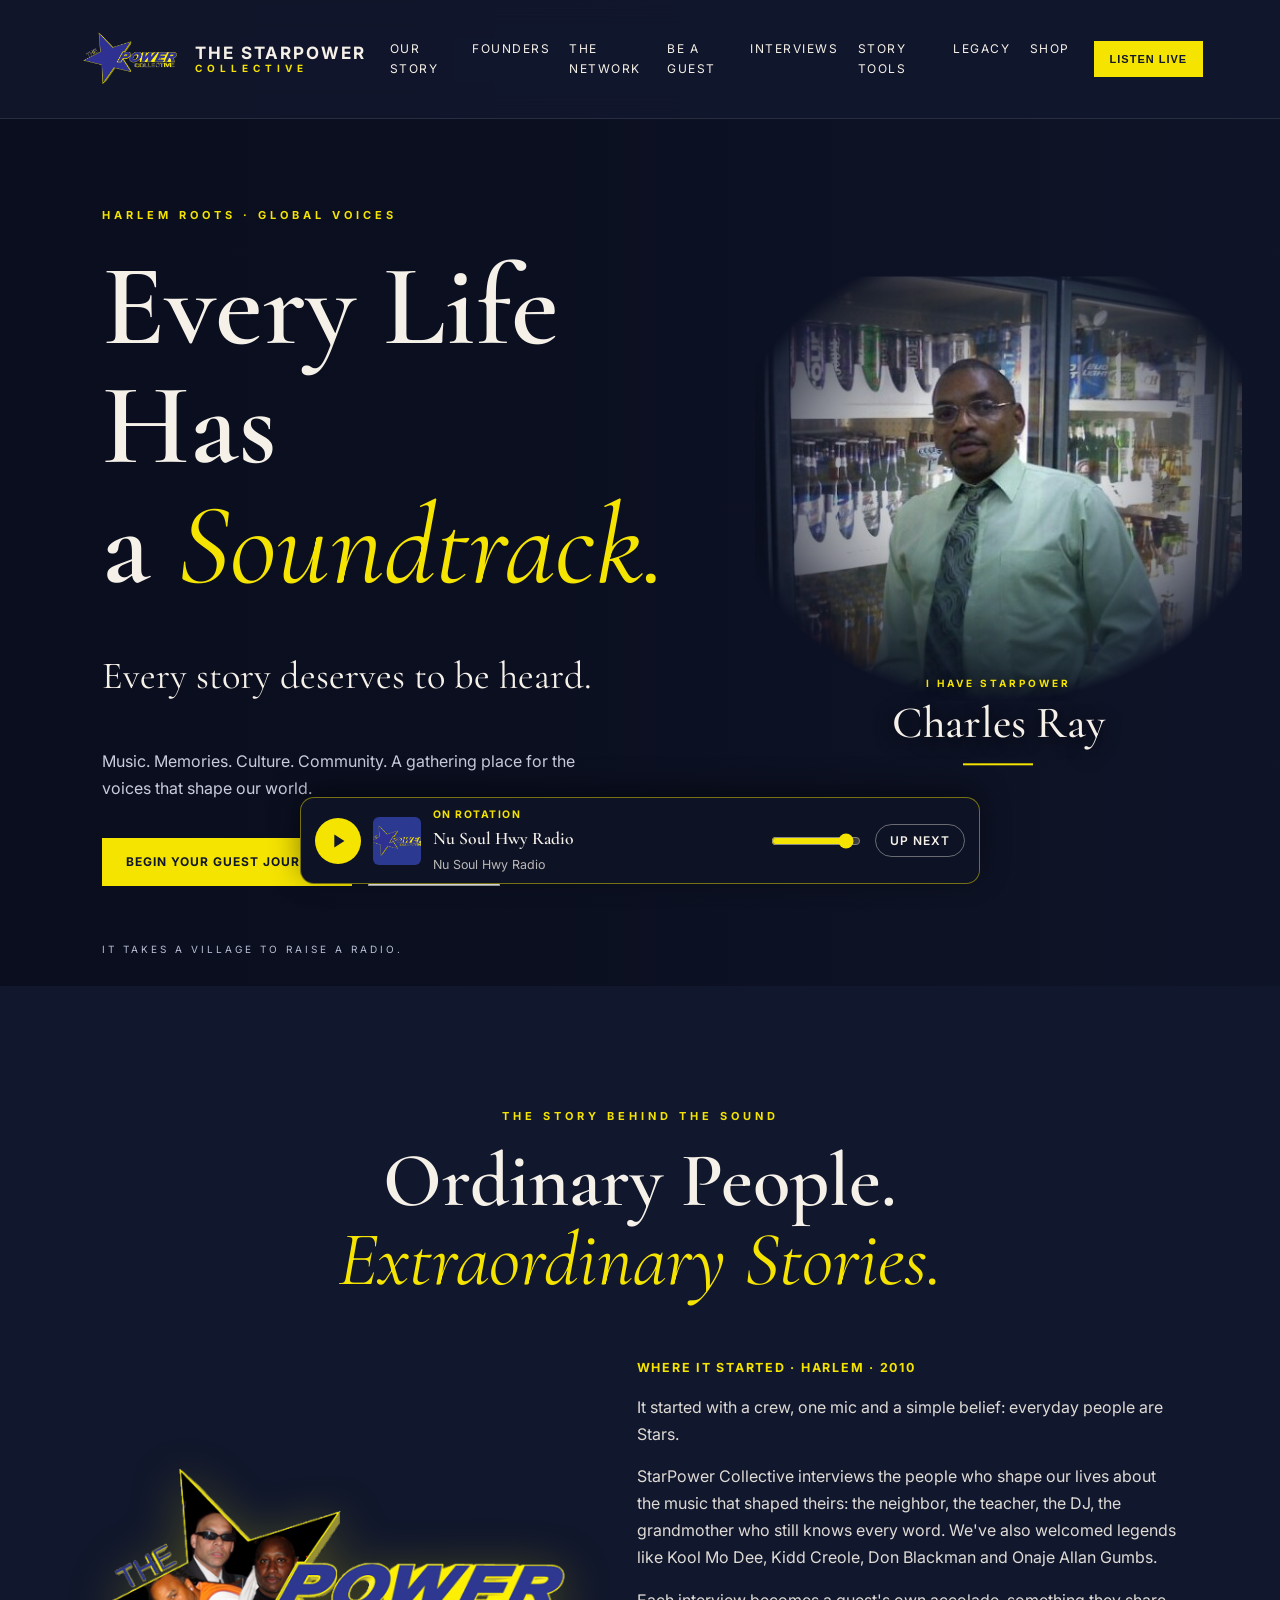
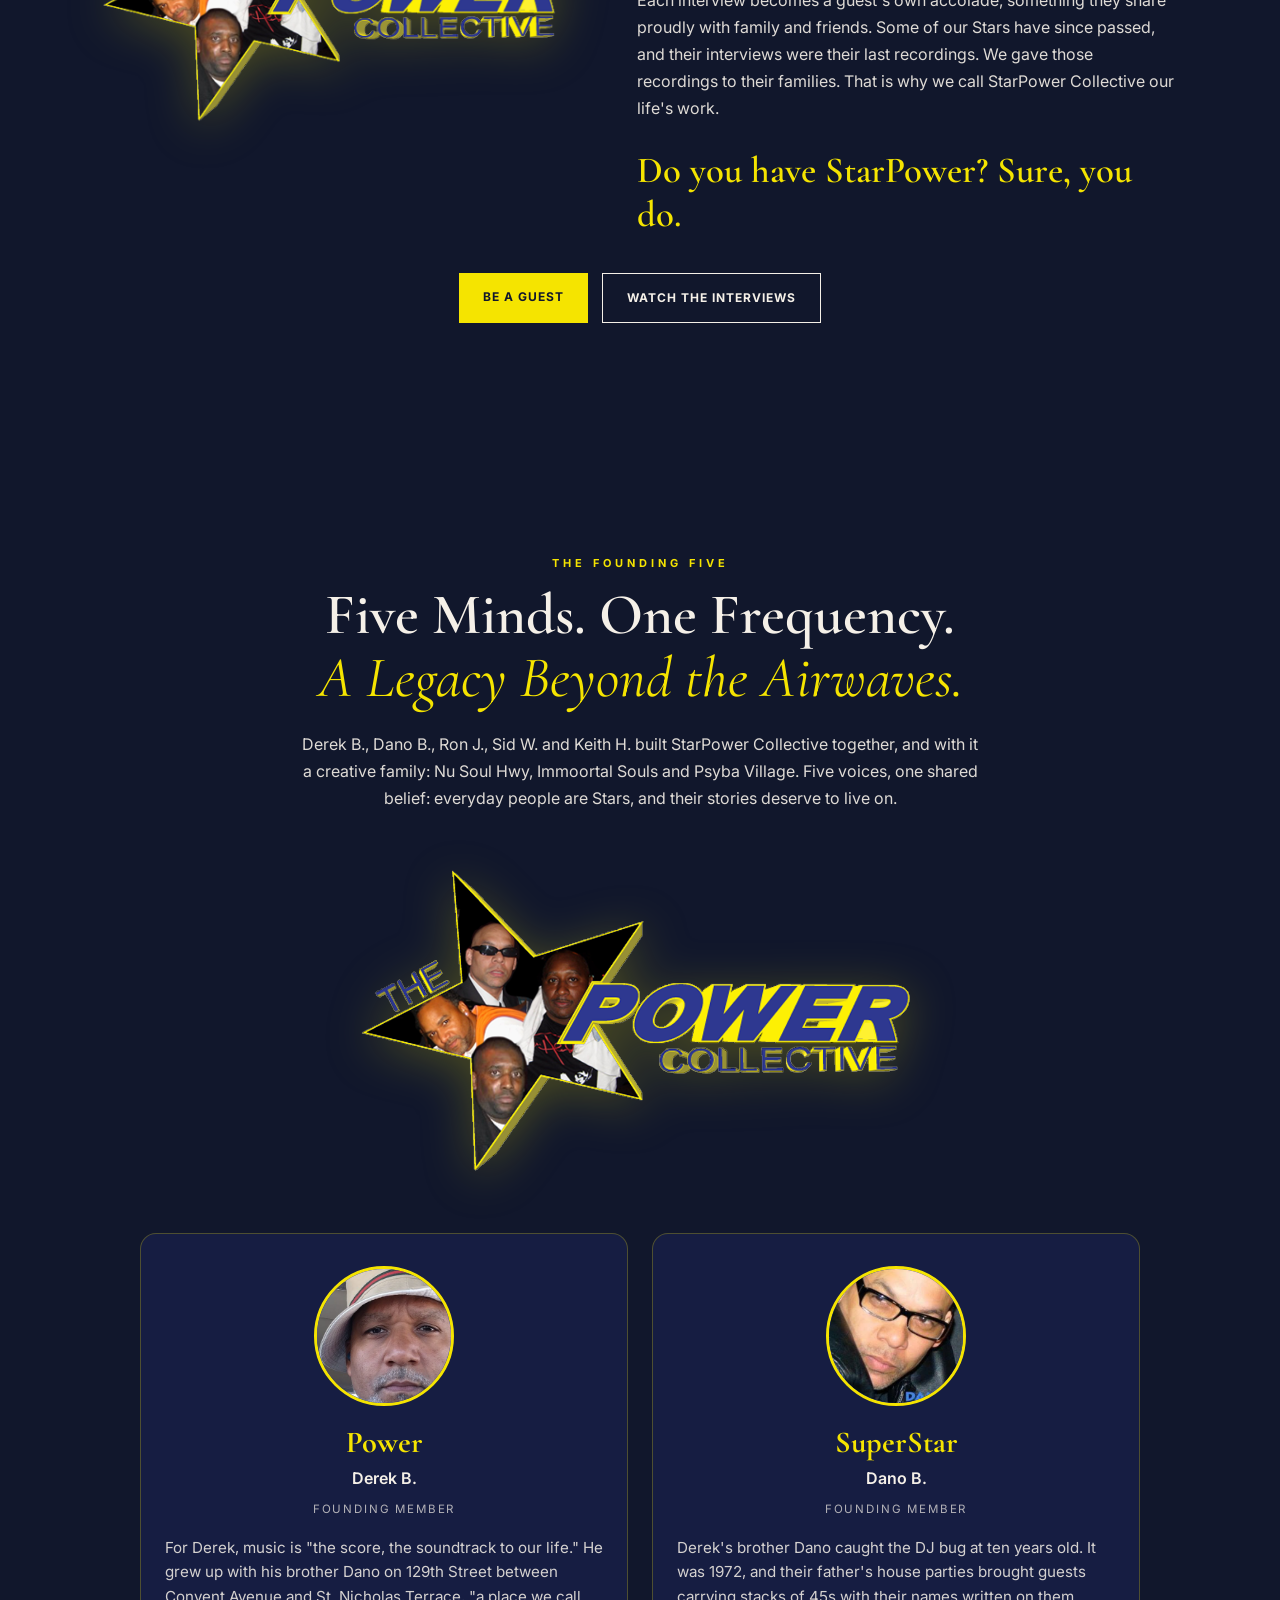
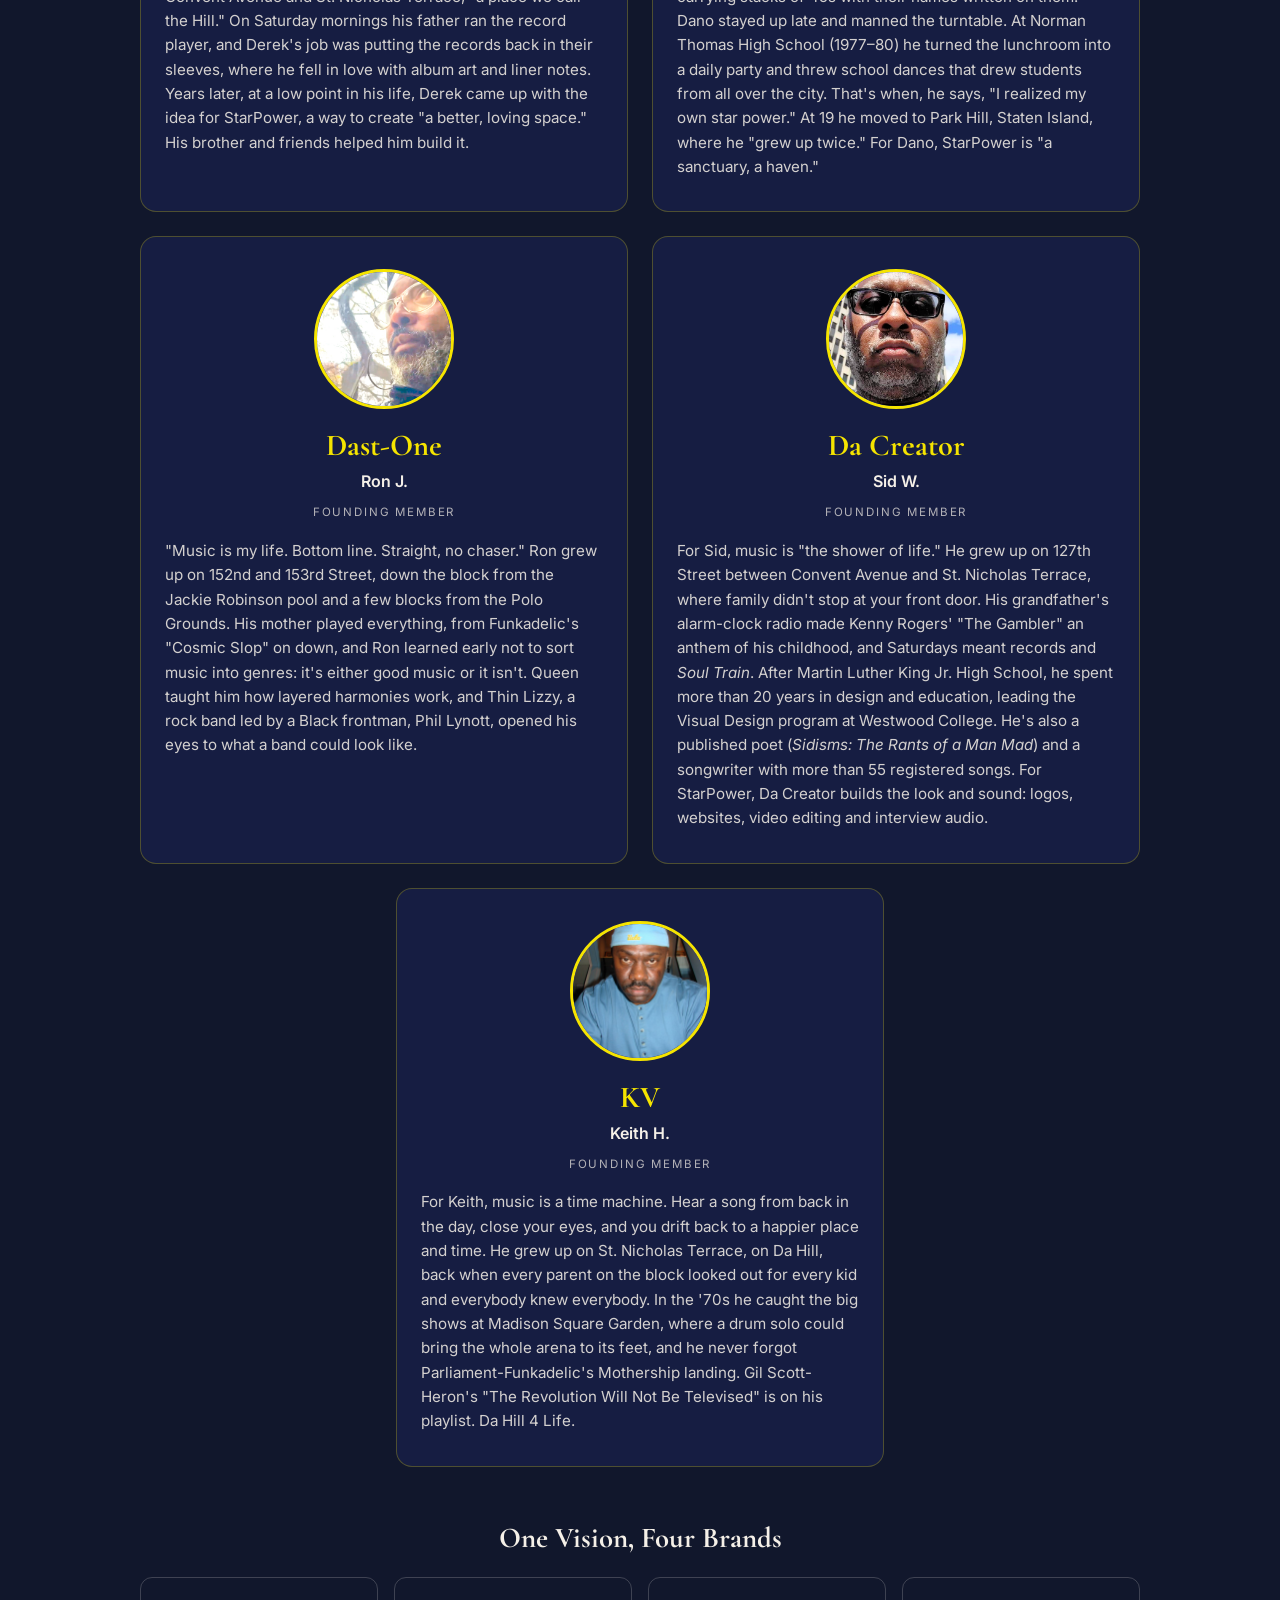
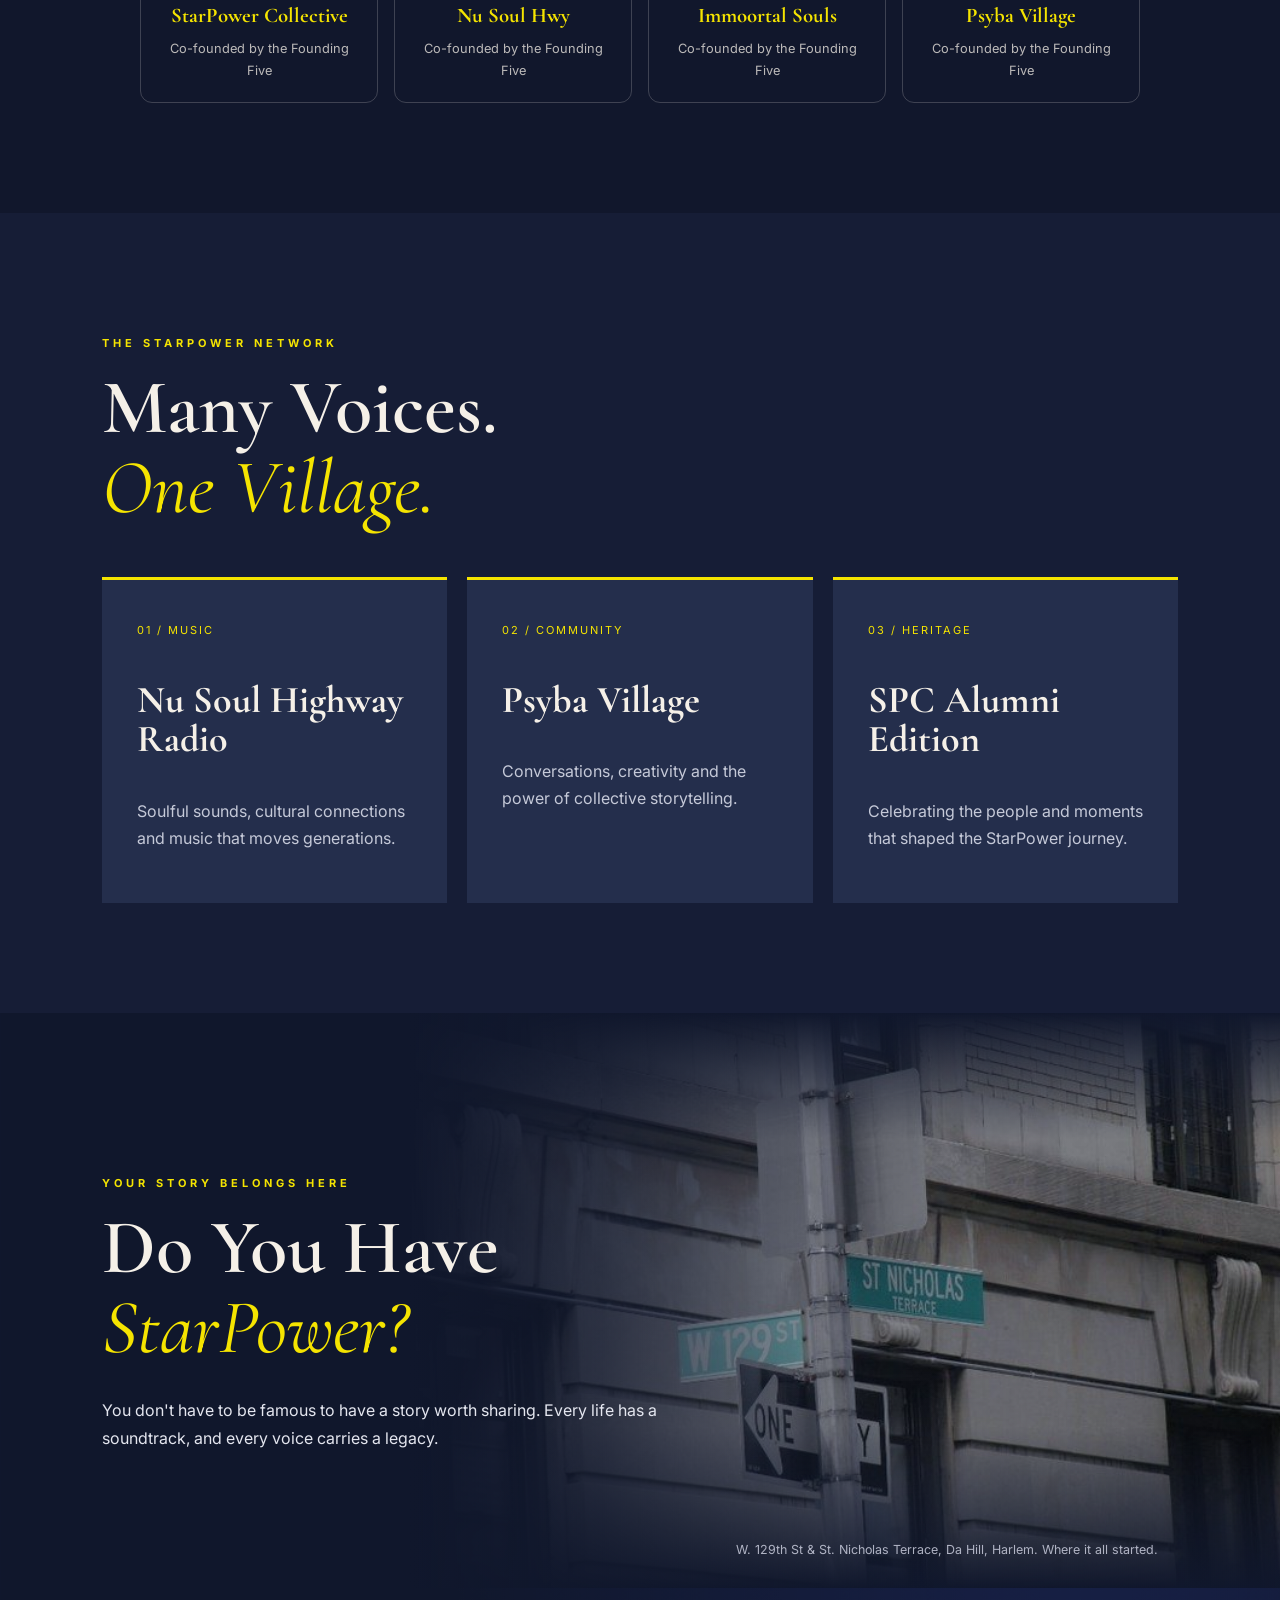
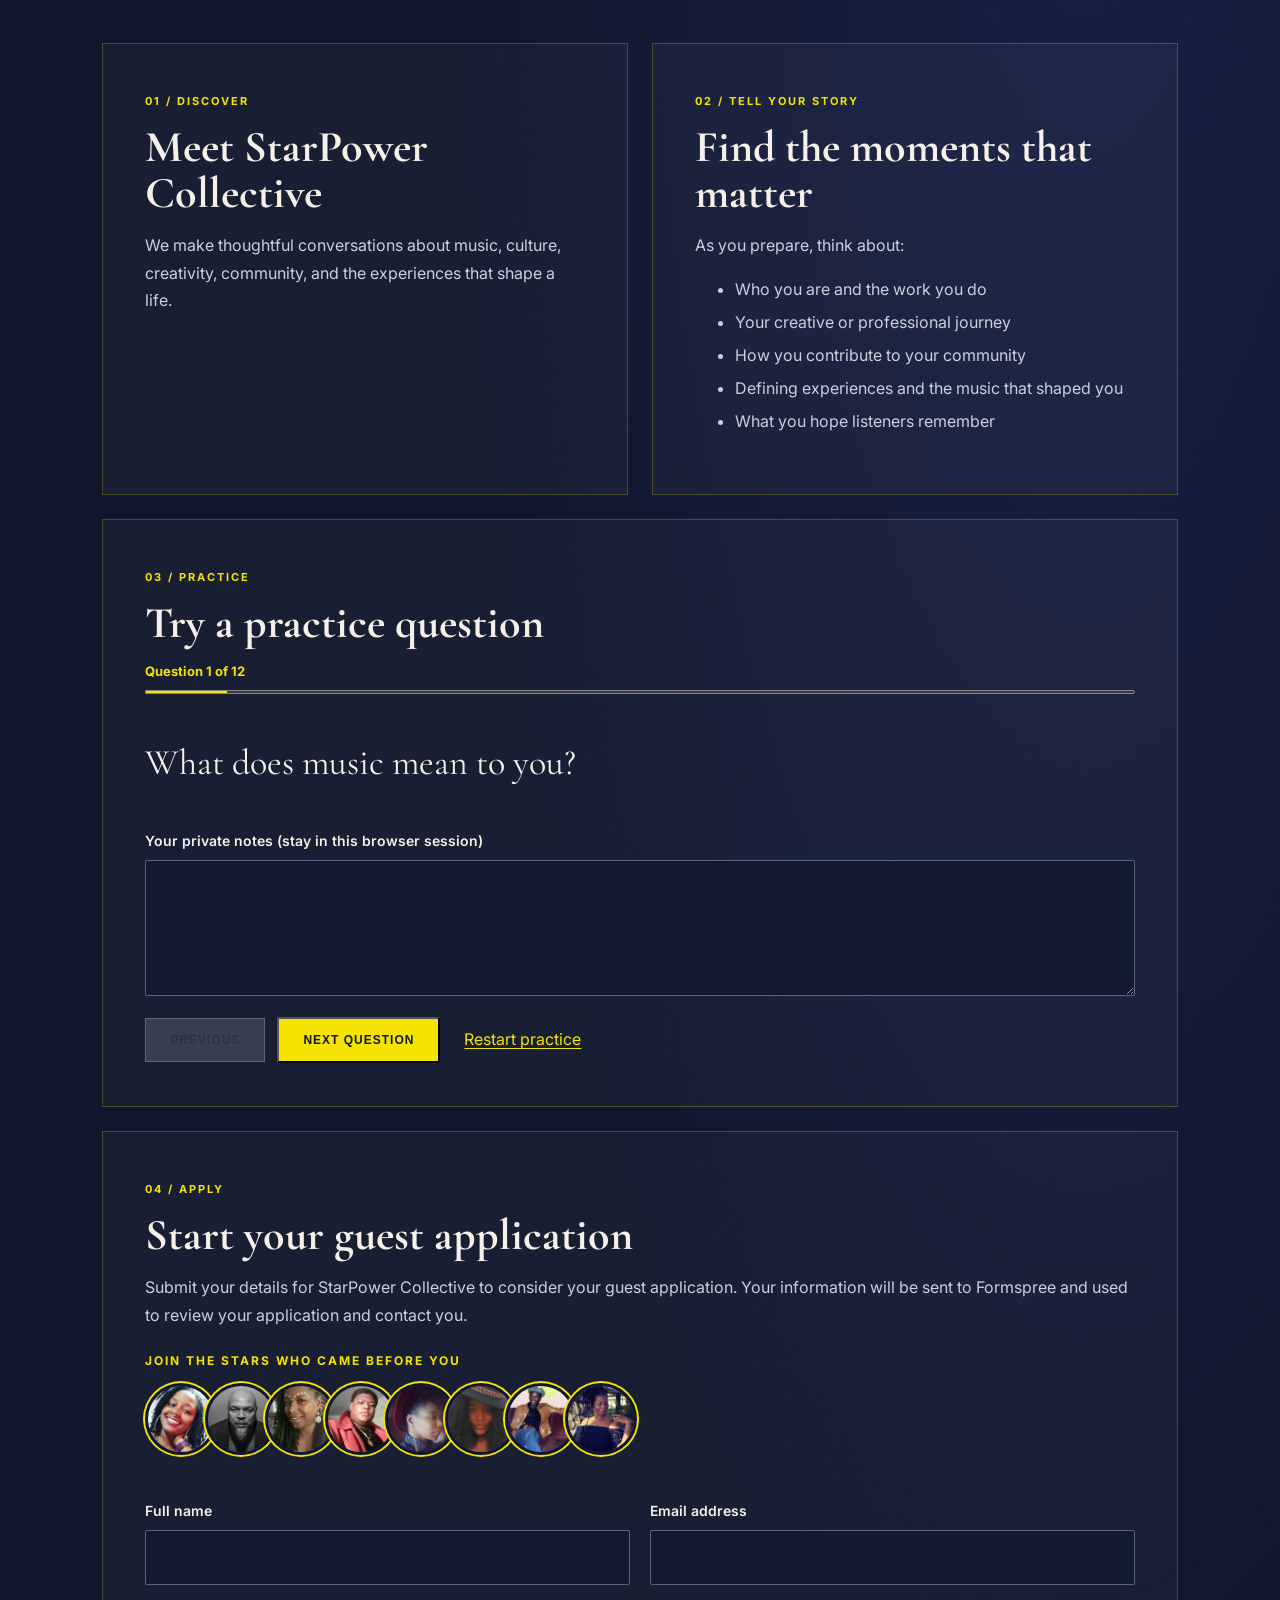
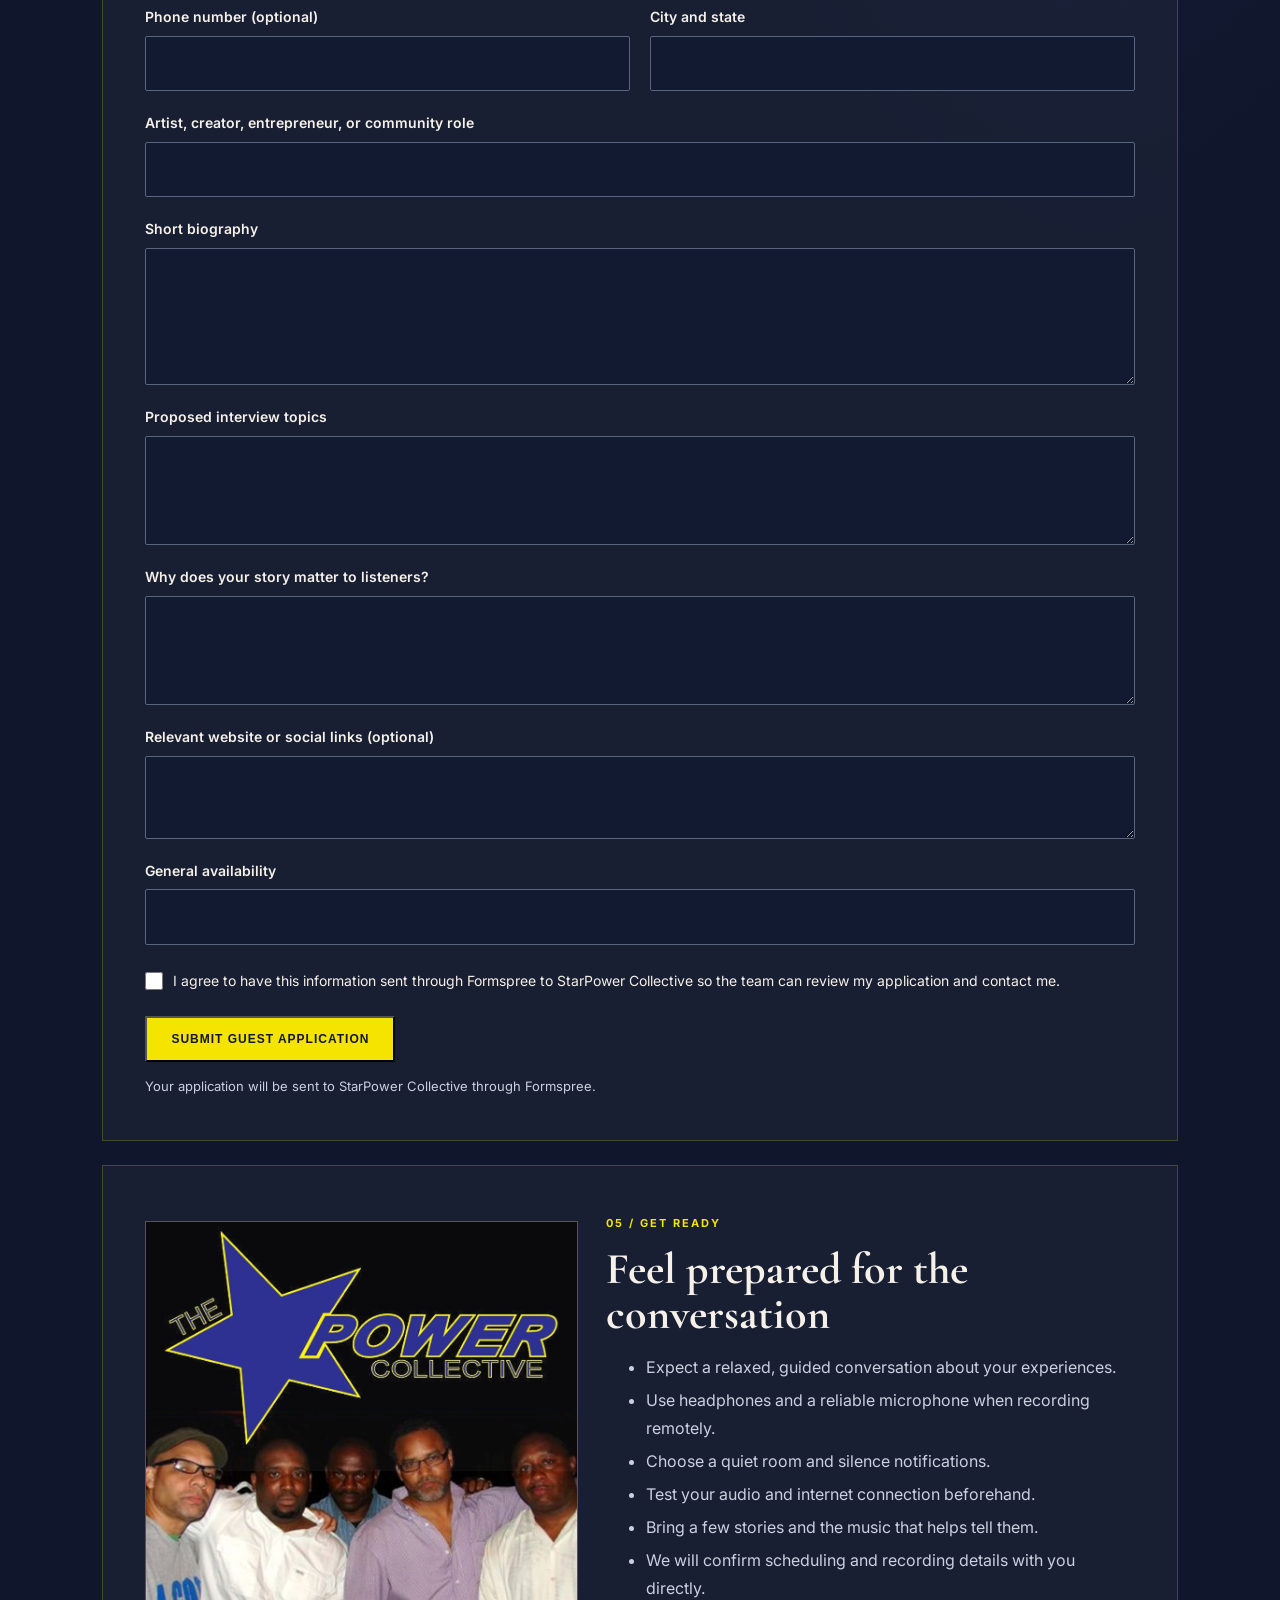
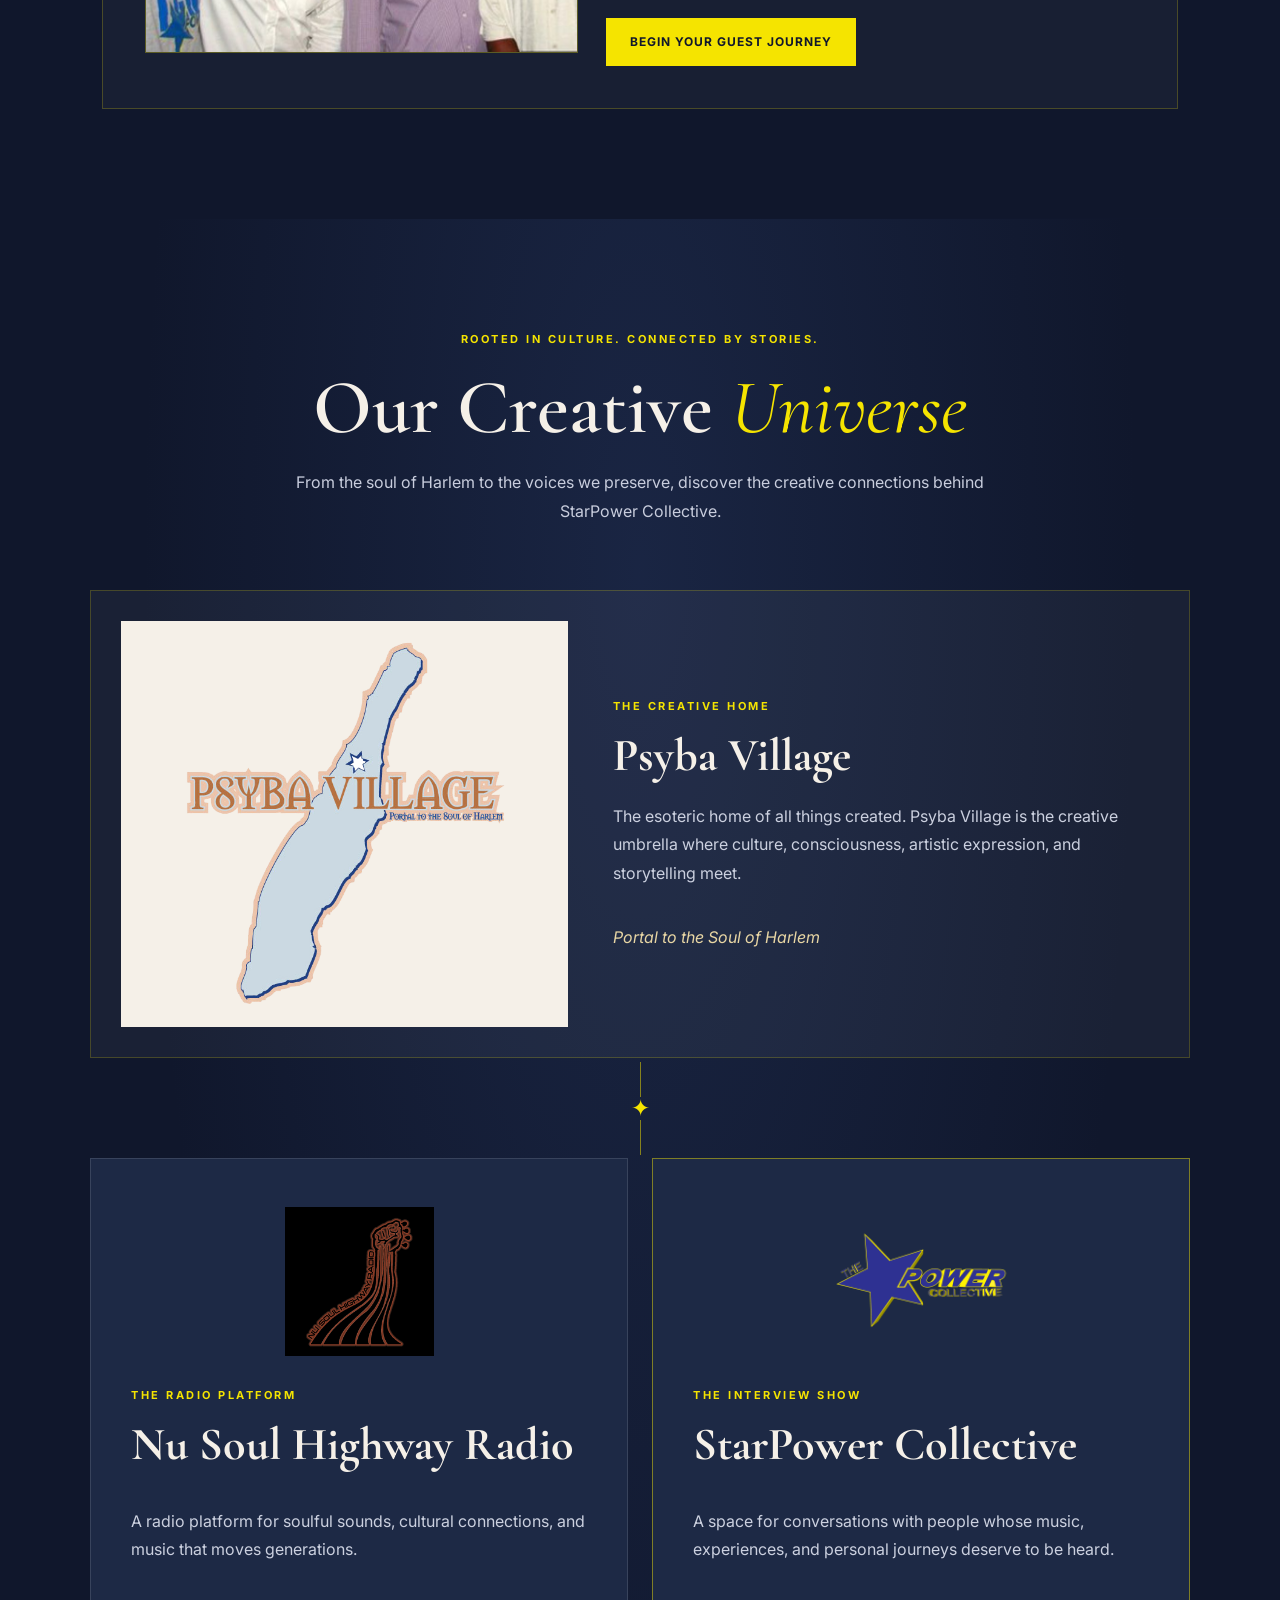
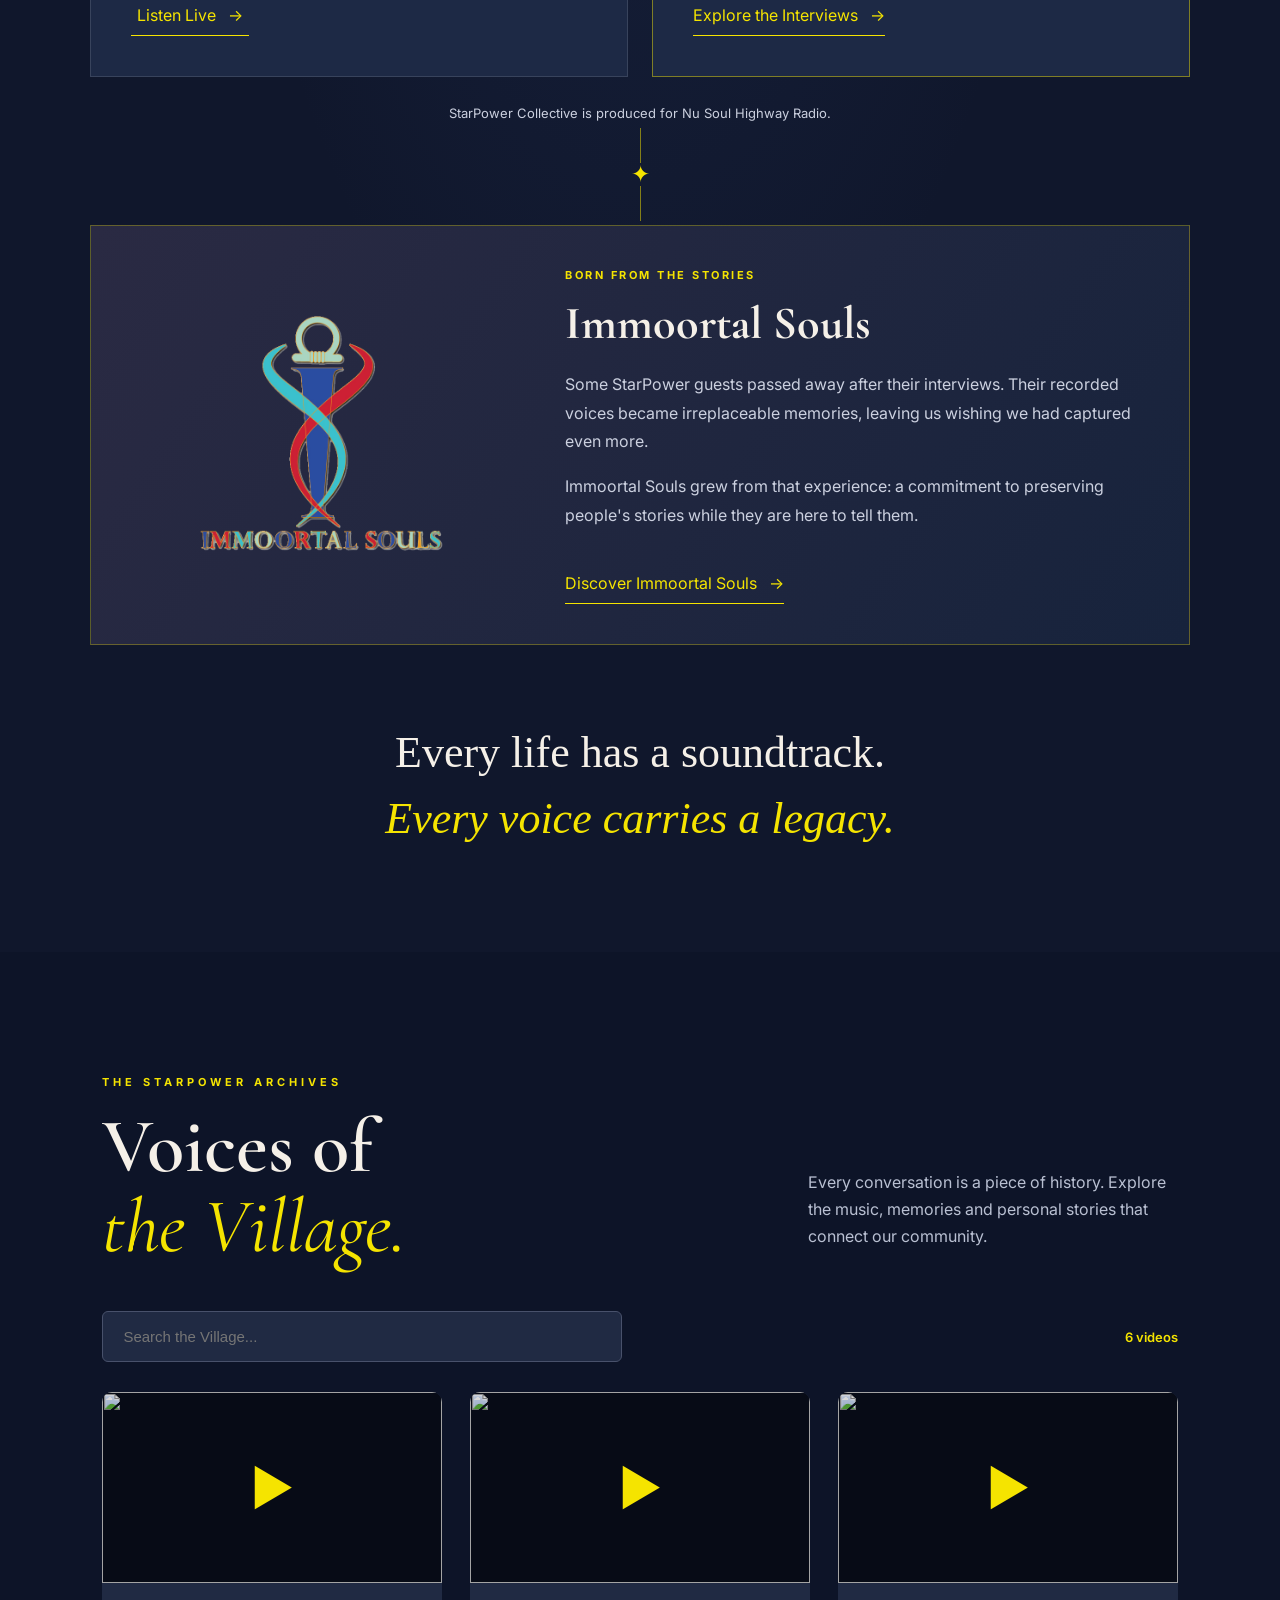
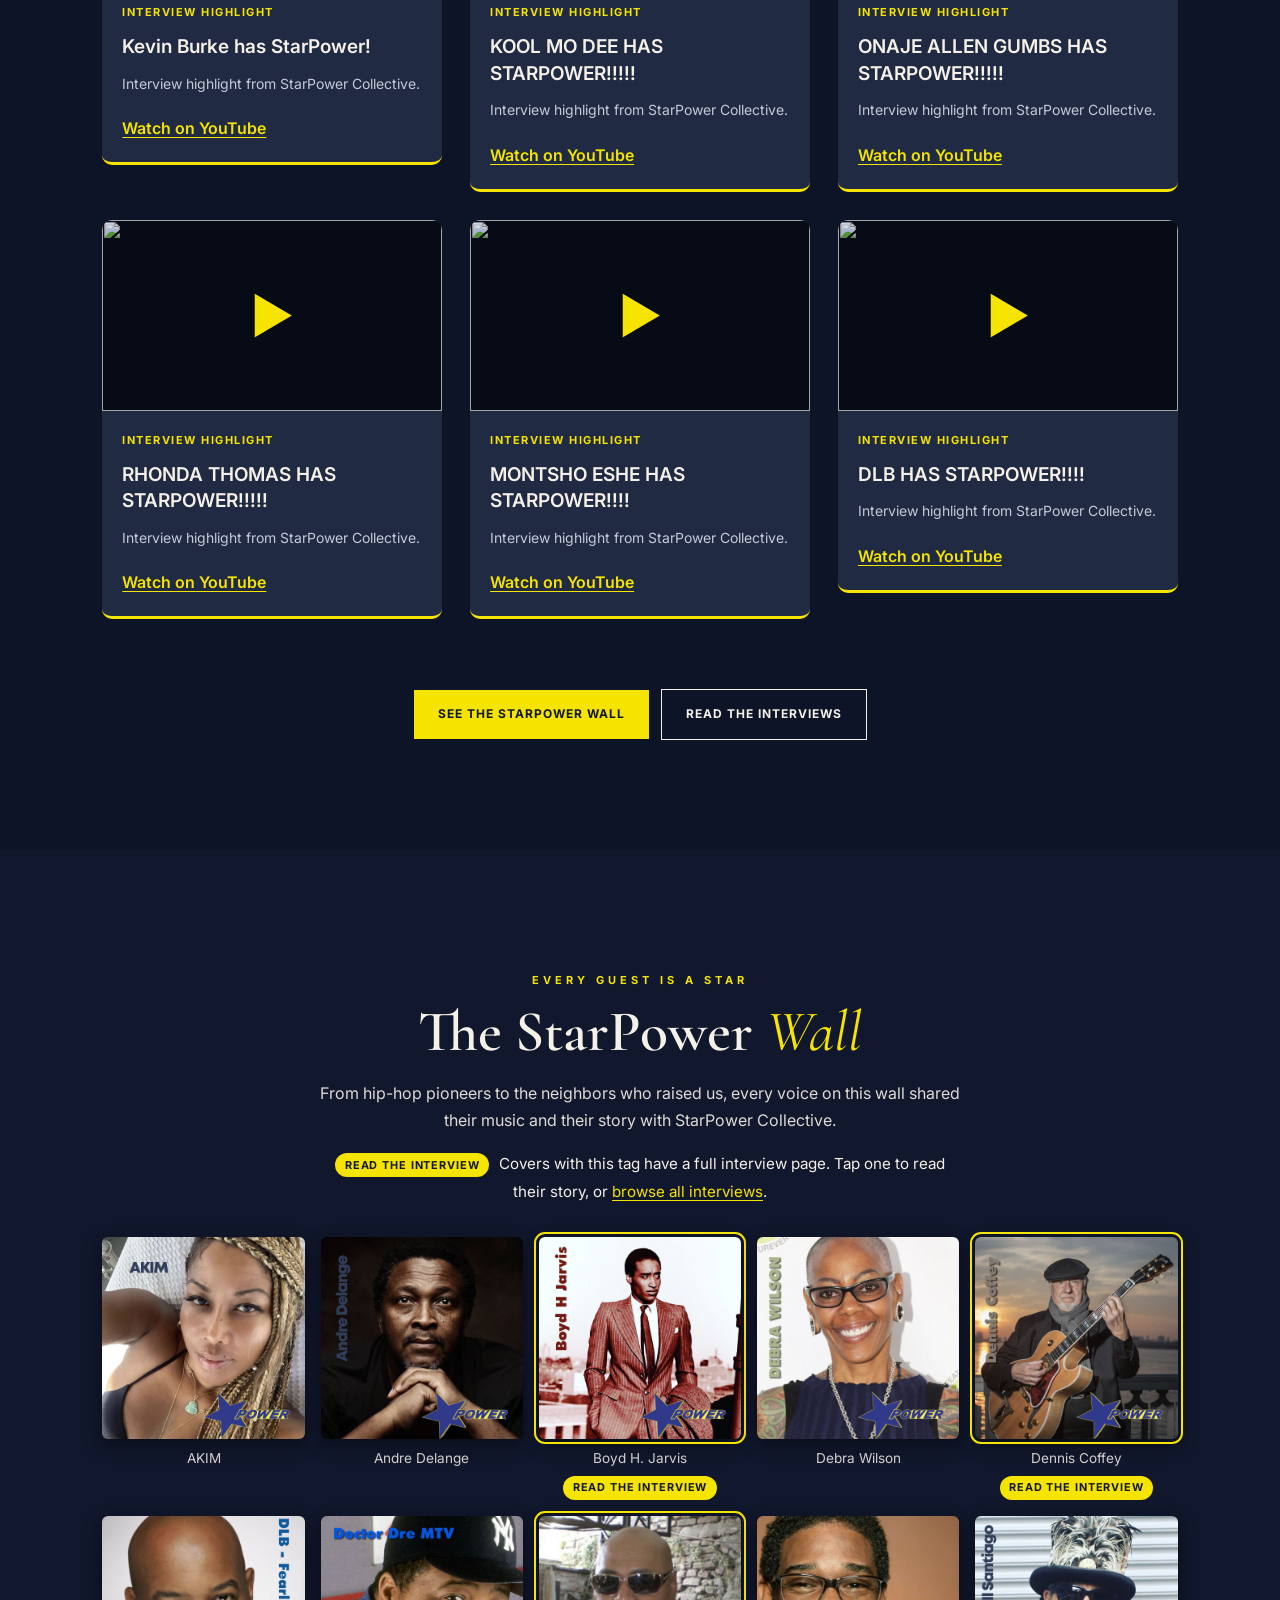
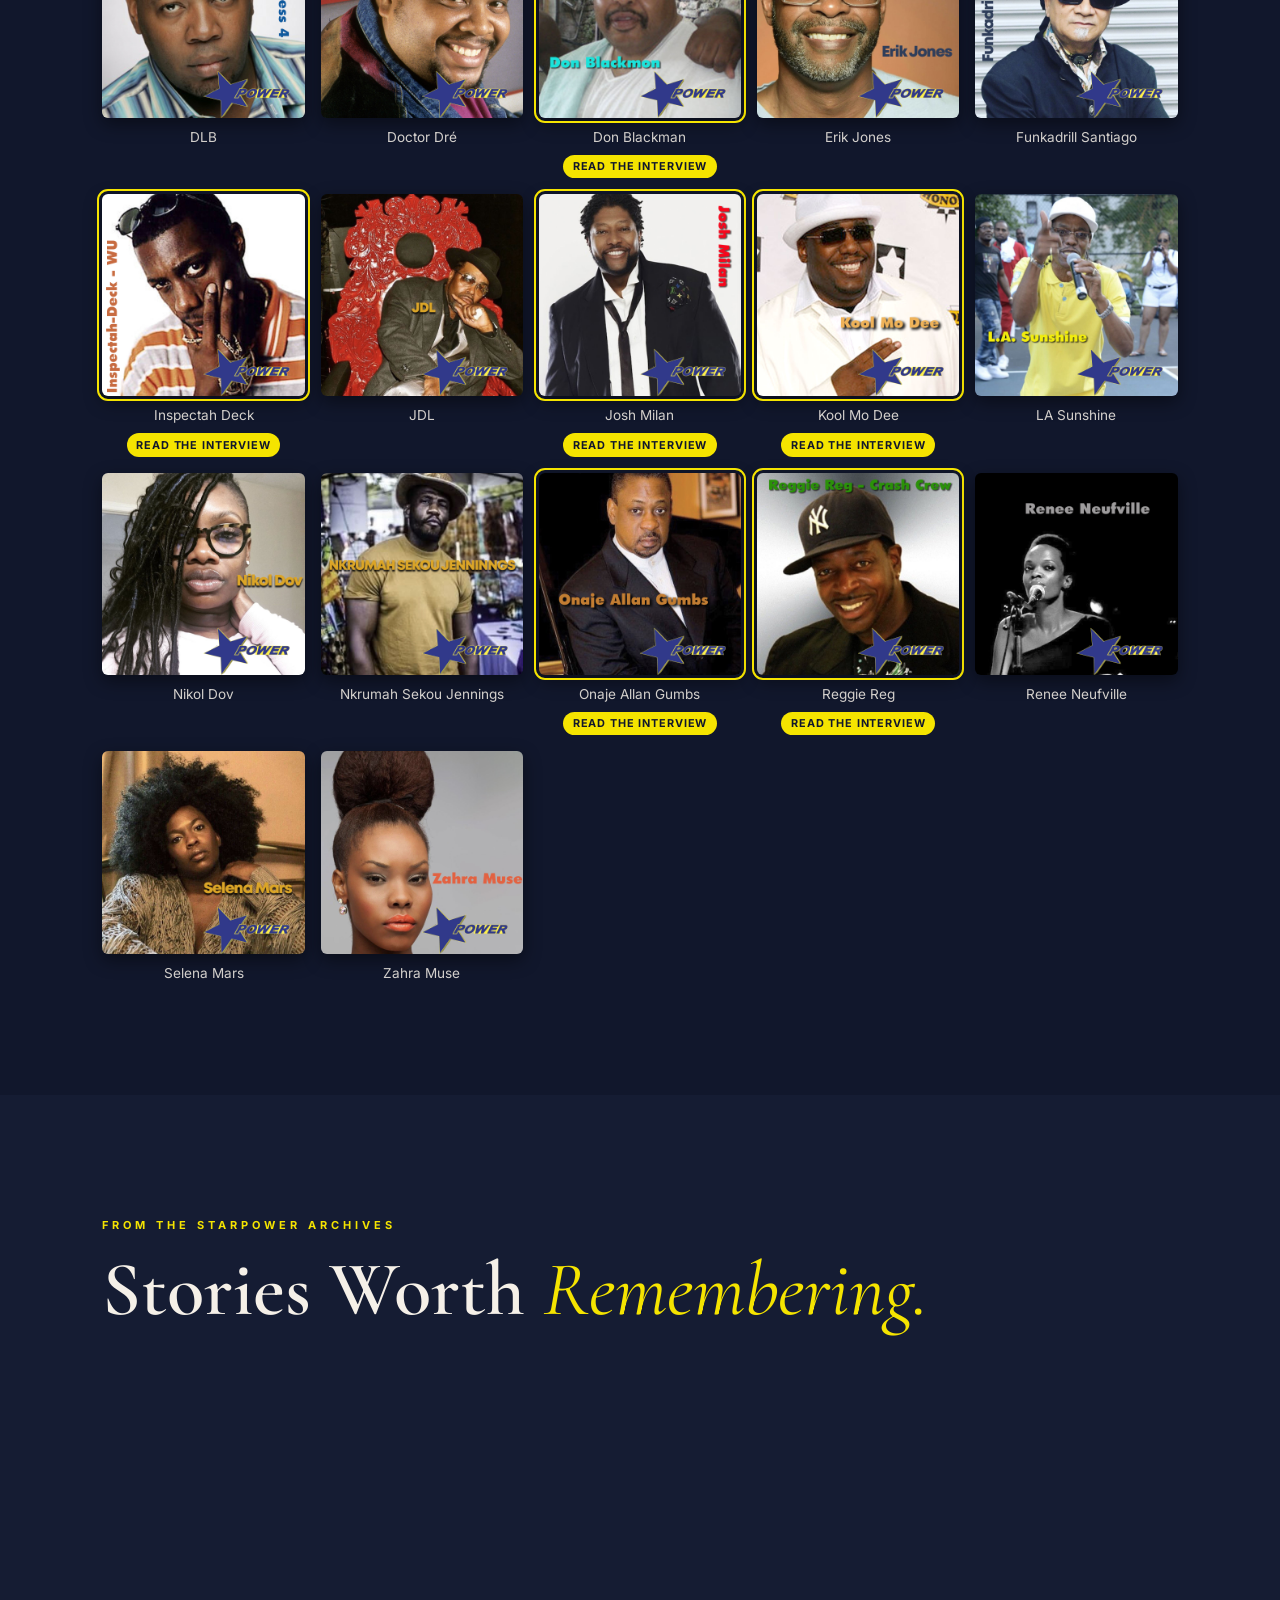
==== index.html @ 81c51689 "commit all" ====
<!DOCTYPE html>
<html lang="en">
<head>
  <meta charset="UTF-8">
  <meta name="viewport" content="width=device-width, initial-scale=1">
  <title>StarPower Collective | Harlem Internet Radio Interviews Since 2010</title>
  <meta name="description" content="Harlem internet radio since 2010: everyday people and legends like Kool Mo Dee, Inspectah Deck and Dennis Coffey on the music that shaped their lives.">
  <link rel="canonical" href="https://starpowercollective.com/">
  <meta name="robots" content="index, follow, max-image-preview:large">
  <meta name="theme-color" content="#11172c">
  <meta name="author" content="StarPower Collective">
  <meta property="og:type" content="website">
  <meta property="og:site_name" content="StarPower Collective">
  <meta property="og:url" content="https://starpowercollective.com/">
  <meta property="og:title" content="StarPower Collective | Every Life Has a Soundtrack">
  <meta property="og:description" content="Harlem internet radio interviews since 2010. Everyday people, the music that shaped them, and the stories that connect generations.">
  <meta property="og:image" content="https://starpowercollective.com/images/og-image.jpg">
  <meta property="og:image:width" content="1200">
  <meta property="og:image:height" content="630">
  <meta property="og:image:alt" content="The StarPower Collective founding crew inside the StarPower star, with the tagline Every Life Has a Soundtrack">
  <meta property="og:locale" content="en_US">
  <meta name="twitter:card" content="summary_large_image">
  <meta name="twitter:title" content="StarPower Collective | Every Life Has a Soundtrack">
  <meta name="twitter:description" content="Harlem internet radio interviews since 2010. Listen live on Nu Soul Hwy Radio.">
  <meta name="twitter:image" content="https://starpowercollective.com/images/og-image.jpg">
  <link rel="apple-touch-icon" href="images/starp.png">
  <link rel="icon" type="image/png" href="images/starp.png">
  <link rel="preconnect" href="https://fonts.googleapis.com">
  <link rel="preconnect" href="https://fonts.gstatic.com" crossorigin>
  <link href="https://fonts.googleapis.com/css2?family=Cormorant+Garamond:wght@400;600;700&family=Inter:wght@400;500;600;700&display=swap" rel="stylesheet">
  <link rel="stylesheet" href="css/style.css">
  <script src="js/main.js" defer></script>
  <script type="application/ld+json">
{
  "@context": "https://schema.org",
  "@graph": [
    {
      "@type": "Organization",
      "@id": "https://starpowercollective.com/#org",
      "name": "StarPower Collective",
      "alternateName": [
        "SPC",
        "The StarPower Collective"
      ],
      "url": "https://starpowercollective.com/",
      "logo": {
        "@type": "ImageObject",
        "url": "https://starpowercollective.com/images/starp.png"
      },
      "image": "https://starpowercollective.com/images/og-image.jpg",
      "slogan": "Every Life Has a Soundtrack",
      "description": "Harlem-born internet radio show interviewing everyday people about the music that shaped their lives since 2010.",
      "foundingDate": "2010",
      "foundingLocation": {
        "@type": "Place",
        "name": "Harlem, New York, NY"
      },
      "founder": [
        {
          "@type": "Person",
          "name": "Derek B.",
          "alternateName": "Power"
        },
        {
          "@type": "Person",
          "name": "Dano B.",
          "alternateName": "SuperStar"
        },
        {
          "@type": "Person",
          "name": "Ron J.",
          "alternateName": "Dast-One"
        },
        {
          "@type": "Person",
          "name": "Sid W.",
          "alternateName": "Da Creator"
        },
        {
          "@type": "Person",
          "name": "Keith H.",
          "alternateName": "KV"
        }
      ],
      "email": "starpower.collective@gmail.com",
      "telephone": "+1-678-466-0560",
      "contactPoint": {
        "@type": "ContactPoint",
        "contactType": "customer support",
        "email": "starpower.collective@gmail.com",
        "telephone": "+1-678-466-0560"
      },
      "sameAs": [
        "https://www.youtube.com/@StarPowerCollective",
        "https://www.youtube.com/@starpowercollective9960",
        "https://www.instagram.com/starpower.collective_inc/",
        "https://www.facebook.com/starpower.collective"
      ],
      "knowsAbout": [
        "Soul music",
        "R&B",
        "Hip hop",
        "Harlem music history",
        "Oral history",
        "Music interviews"
      ]
    },
    {
      "@type": "WebSite",
      "@id": "https://starpowercollective.com/#website",
      "url": "https://starpowercollective.com/",
      "name": "StarPower Collective",
      "publisher": {
        "@id": "https://starpowercollective.com/#org"
      },
      "inLanguage": "en-US",
      "hasPart": [
        {
          "@type": "CollectionPage",
          "@id": "https://starpowercollective.com/interviews/",
          "name": "StarPower Collective Interviews",
          "url": "https://starpowercollective.com/interviews/"
        }
      ]
    },
    {
      "@type": "RadioSeries",
      "@id": "https://starpowercollective.com/#show",
      "name": "StarPower Collective",
      "url": "https://starpowercollective.com/",
      "genre": [
        "Interview",
        "Soul",
        "R&B",
        "Hip hop"
      ],
      "description": "Interviews with everyday people and notable artists about the music that shaped their lives.",
      "productionCompany": {
        "@id": "https://starpowercollective.com/#org"
      },
      "startDate": "2010",
      "inLanguage": "en-US",
      "episode": [
        {
          "@type": "RadioEpisode",
          "@id": "https://starpowercollective.com/interviews/kool-mo-dee/#episode",
          "name": "Kool Mo Dee on StarPower Collective",
          "url": "https://starpowercollective.com/interviews/kool-mo-dee/"
        },
        {
          "@type": "RadioEpisode",
          "@id": "https://starpowercollective.com/interviews/inspectah-deck/#episode",
          "name": "Inspectah Deck on StarPower Collective",
          "url": "https://starpowercollective.com/interviews/inspectah-deck/"
        },
        {
          "@type": "RadioEpisode",
          "@id": "https://starpowercollective.com/interviews/onaje-allan-gumbs/#episode",
          "name": "Onaje Allan Gumbs on StarPower Collective",
          "url": "https://starpowercollective.com/interviews/onaje-allan-gumbs/"
        },
        {
          "@type": "RadioEpisode",
          "@id": "https://starpowercollective.com/interviews/don-blackman/#episode",
          "name": "Don Blackman on StarPower Collective",
          "url": "https://starpowercollective.com/interviews/don-blackman/"
        },
        {
          "@type": "RadioEpisode",
          "@id": "https://starpowercollective.com/interviews/reggie-reg/#episode",
          "name": "Reggie Reg on StarPower Collective",
          "url": "https://starpowercollective.com/interviews/reggie-reg/"
        },
        {
          "@type": "RadioEpisode",
          "@id": "https://starpowercollective.com/interviews/dennis-coffey/#episode",
          "name": "Dennis Coffey on StarPower Collective",
          "url": "https://starpowercollective.com/interviews/dennis-coffey/"
        },
        {
          "@type": "RadioEpisode",
          "@id": "https://starpowercollective.com/interviews/josh-milan/#episode",
          "name": "Josh Milan on StarPower Collective",
          "url": "https://starpowercollective.com/interviews/josh-milan/"
        },
        {
          "@type": "RadioEpisode",
          "@id": "https://starpowercollective.com/interviews/boyd-jarvis/#episode",
          "name": "Boyd Jarvis on StarPower Collective",
          "url": "https://starpowercollective.com/interviews/boyd-jarvis/"
        }
      ]
    },
    {
      "@type": "FAQPage",
      "@id": "https://starpowercollective.com/#faq",
      "mainEntity": [
        {
          "@type": "Question",
          "name": "What is StarPower Collective?",
          "acceptedAnswer": {
            "@type": "Answer",
            "text": "StarPower Collective is an internet radio show from Harlem, New York, started in 2010. It interviews everyday people, and some well-known artists, about the music that shaped their lives. Every guest is treated as a Star."
          }
        },
        {
          "@type": "Question",
          "name": "Which artists have been interviewed on StarPower Collective?",
          "acceptedAnswer": {
            "@type": "Answer",
            "text": "StarPower Collective has interviewed Kool Mo Dee, Inspectah Deck, Onaje Allan Gumbs, Don Blackman, Reggie Reg, Dennis Coffey, Josh Milan and Boyd Jarvis, along with hundreds of everyday community members since 2010. Read their stories at starpowercollective.com/interviews."
          }
        },
        {
          "@type": "Question",
          "name": "How can I listen to StarPower Collective?",
          "acceptedAnswer": {
            "@type": "Answer",
            "text": "Press Listen Live on starpowercollective.com. The show streams on Nu Soul Hwy Radio, and past interviews are on the StarPower Collective YouTube channel."
          }
        },
        {
          "@type": "Question",
          "name": "Who founded StarPower Collective?",
          "acceptedAnswer": {
            "@type": "Answer",
            "text": "StarPower Collective was founded by five friends from Harlem: Derek B. (Power), Dano B. (SuperStar), Ron J. (Dast-One), Sid W. (Da Creator) and Keith H. (KV)."
          }
        },
        {
          "@type": "Question",
          "name": "How do I become a guest on StarPower Collective?",
          "acceptedAnswer": {
            "@type": "Answer",
            "text": "You don't have to be famous. Go to the Be a Guest section of starpowercollective.com, practice with real show questions, and send the guest application."
          }
        },
        {
          "@type": "Question",
          "name": "What is Immoortal Souls?",
          "acceptedAnswer": {
            "@type": "Answer",
            "text": "Immoortal Souls grew out of StarPower Collective. It helps families preserve an elder's voice, stories, photographs and wisdom while they are here to share them. Request a free Legacy Call on starpowercollective.com."
          }
        },
        {
          "@type": "Question",
          "name": "How do I contact StarPower Collective?",
          "acceptedAnswer": {
            "@type": "Answer",
            "text": "Email starpower.collective@gmail.com or call (678) 466-0560."
          }
        }
      ]
    }
  ]
}
  </script>
</head>
<body>
  <header class="site-header">
    <a class="brand" href="#home" aria-label="The StarPower Collective home">
      <img
  src="images/star-power-logo.png"
  alt="StarPower Collective Logo"
  class="brand-logo"
>
      <span>THE STARPOWER <small>COLLECTIVE</small></span>
    </a>
    <button class="menu-toggle" aria-label="Open menu" aria-expanded="false">☰</button>
    <nav class="site-nav" aria-label="Main navigation">
      <a href="#story">Our Story</a>
      <a href="#founders">Founders</a>
      <a href="#shows">The Network</a>
      <a href="#be-a-guest">Be a Guest</a>
      <a href="#interviews">Interviews</a>
      <a href="#village">Story Tools</a>
      <a href="#legacy">Legacy</a>
      <a href="#shop">Shop</a>
    </nav>
    <button class="listen-live" type="button" data-radio-play>Listen Live</button>
  </header>

  <main>
    <section class="hero" id="home">
      <div class="hero-content">
        <p class="eyebrow">HARLEM ROOTS · GLOBAL VOICES</p>
        <h1>Every Life Has<br>a <em>Soundtrack.</em></h1>
        <p class="hero-lead">Every story deserves to be heard.</p>
        <p class="hero-description">
          Music. Memories. Culture. Community.
          A gathering place for the voices that shape our world.
        </p>
        <div class="hero-actions">
          <a class="btn btn-gold" href="#be-a-guest">Begin Your Guest Journey</a>
          <button class="btn btn-outline" type="button" data-radio-play>Listen Live</button>
        </div>
      </div>
      
<!-- STARPOWER ROTATING INTERVIEWEE GALLERY -->
<div class="hero-gallery" aria-label="StarPower interviewee portraits">
  <div class="hero-gallery-frame">
    <img
      id="hero-portrait"
    class="visible"
    alt="Portrait of Charles Ray"
    src="images/interviewees/charles-ray.jpg"
    >
    <div class="hero-gallery-shade"></div>
  </div>

  <div class="hero-gallery-caption">
    <span class="hero-gallery-label">
      I HAVE STARPOWER
    </span>
    <h3 id="hero-guest-name">Charles Ray</h3>
    <span class="hero-gallery-line"></span>
  </div>
</div>
<!-- END INTERVIEWEE GALLERY -->

      <div class="hero-bottom">IT TAKES A VILLAGE TO RAISE A RADIO.</div>
    </section>

    <section class="intro section" id="story">
      <p class="eyebrow">THE STORY BEHIND THE SOUND</p>
      <h2 class="story-title">Ordinary People.<br><em>Extraordinary Stories.</em></h2>

      <div class="story-origin">
        <div class="story-origin-image">
          <img
            src="images/founding-crew.png"
            alt="The StarPower Collective founding crew: Derek B. (Power), Dano B. (SuperStar), Ron J. (Dast-One) and Sid W. (Da Creator) inside the original StarPower star logo"
            loading="lazy"
          >
        </div>
        <div class="story-origin-copy">
          <p class="story-start-label">WHERE IT STARTED · HARLEM · 2010</p>
          <p>
            It started with a crew, one mic and a simple belief: everyday people are Stars.
          </p>
          <p>
            StarPower Collective interviews the people who shape our lives about the music that shaped theirs: the neighbor, the teacher, the DJ, the grandmother who still knows every word. We've also welcomed legends like Kool Mo Dee, Kidd Creole, Don Blackman and Onaje Allan Gumbs.
          </p>
          <p>
            Each interview becomes a guest's own accolade, something they share proudly with family and friends. Some of our Stars have since passed, and their interviews were their last recordings. We gave those recordings to their families. That is why we call StarPower Collective our life's work.
          </p>
          <blockquote class="story-quote">Do you have StarPower? Sure, you do.</blockquote>
        </div>
      </div>

      <div class="story-actions">
        <a class="btn btn-gold" href="#be-a-guest">Be a Guest</a>
        <a class="btn btn-outline" href="#interviews">Watch the Interviews</a>
      </div>
    </section>

    <section class="founders section" id="founders" aria-labelledby="founders-title">
      <p class="eyebrow">THE FOUNDING FIVE</p>
      <h2 class="founders-title" id="founders-title">
        Five Minds. One Frequency.<br><em>A Legacy Beyond the Airwaves.</em>
      </h2>
      <p class="founders-intro">
        Derek B., Dano B., Ron J., Sid W. and Keith H. built StarPower Collective together,
        and with it a creative family: Nu Soul Hwy, Immoortal Souls and Psyba Village.
        Five voices, one shared belief: everyday people are Stars, and their stories
        deserve to live on.
      </p>

      <img
        class="founders-group"
        src="images/founding-crew.png"
        alt="Founding members of StarPower Collective: Derek B. (Power), Dano B. (SuperStar), Ron J. (Dast-One) and Sid W. (Da Creator)"
        loading="lazy"
      >

      <ul class="founders-grid">
        <li class="founders-card">
          <div class="founders-photo">
            <span class="founders-initials" aria-hidden="true">DB</span>
            <img src="images/founders/derek-b.jpg" alt="Derek B., known as Power, founding member of StarPower Collective" loading="lazy" onerror="this.remove()">
          </div>
          <h3 class="founders-nickname">Power</h3>
          <p class="founders-name">Derek B.</p>
          <p class="founders-label">Founding Member</p>
          <p class="founders-bio">For Derek, music is "the score, the soundtrack to our life." He grew up with his brother Dano on 129th Street between Convent Avenue and St. Nicholas Terrace, "a place we call the Hill." On Saturday mornings his father ran the record player, and Derek's job was putting the records back in their sleeves, where he fell in love with album art and liner notes. Years later, at a low point in his life, Derek came up with the idea for StarPower, a way to create "a better, loving space." His brother and friends helped him build it.</p>
        </li>
        <li class="founders-card">
          <div class="founders-photo">
            <span class="founders-initials" aria-hidden="true">DB</span>
            <img src="images/founders/dano-b.jpg" alt="Dano B., known as SuperStar, founding member of StarPower Collective" loading="lazy" onerror="this.remove()">
          </div>
          <h3 class="founders-nickname">SuperStar</h3>
          <p class="founders-name">Dano B.</p>
          <p class="founders-label">Founding Member</p>
          <p class="founders-bio">Derek's brother Dano caught the DJ bug at ten years old. It was 1972, and their father's house parties brought guests carrying stacks of 45s with their names written on them. Dano stayed up late and manned the turntable. At Norman Thomas High School (1977–80) he turned the lunchroom into a daily party and threw school dances that drew students from all over the city. That's when, he says, "I realized my own star power." At 19 he moved to Park Hill, Staten Island, where he "grew up twice." For Dano, StarPower is "a sanctuary, a haven."</p>
        </li>
        <li class="founders-card">
          <div class="founders-photo">
            <span class="founders-initials" aria-hidden="true">RJ</span>
            <img src="images/founders/ron-j.jpg" alt="Ron J., known as Dast-One, founding member of StarPower Collective" loading="lazy" onerror="this.remove()">
          </div>
          <h3 class="founders-nickname">Dast-One</h3>
          <p class="founders-name">Ron J.</p>
          <p class="founders-label">Founding Member</p>
          <p class="founders-bio">"Music is my life. Bottom line. Straight, no chaser." Ron grew up on 152nd and 153rd Street, down the block from the Jackie Robinson pool and a few blocks from the Polo Grounds. His mother played everything, from Funkadelic's "Cosmic Slop" on down, and Ron learned early not to sort music into genres: it's either good music or it isn't. Queen taught him how layered harmonies work, and Thin Lizzy, a rock band led by a Black frontman, Phil Lynott, opened his eyes to what a band could look like.</p>
        </li>
        <li class="founders-card">
          <div class="founders-photo">
            <span class="founders-initials" aria-hidden="true">SW</span>
            <img src="images/founders/sid-w.jpg" alt="Sid W., known as Da Creator, founding member of StarPower Collective" loading="lazy" onerror="this.remove()">
          </div>
          <h3 class="founders-nickname">Da Creator</h3>
          <p class="founders-name">Sid W.</p>
          <p class="founders-label">Founding Member</p>
          <p class="founders-bio">For Sid, music is "the shower of life." He grew up on 127th Street between Convent Avenue and St. Nicholas Terrace, where family didn't stop at your front door. His grandfather's alarm-clock radio made Kenny Rogers' "The Gambler" an anthem of his childhood, and Saturdays meant records and <em>Soul Train</em>. After Martin Luther King Jr. High School, he spent more than 20 years in design and education, leading the Visual Design program at Westwood College. He's also a published poet (<em>Sidisms: The Rants of a Man Mad</em>) and a songwriter with more than 55 registered songs. For StarPower, Da Creator builds the look and sound: logos, websites, video editing and interview audio.</p>
        </li>
        <li class="founders-card">
          <div class="founders-photo">
            <span class="founders-initials" aria-hidden="true">KH</span>
            <img src="images/founders/keith-h.jpg" alt="Keith H., known as KV, founding member of StarPower Collective" loading="lazy" onerror="this.remove()">
          </div>
          <h3 class="founders-nickname">KV</h3>
          <p class="founders-name">Keith H.</p>
          <p class="founders-label">Founding Member</p>
          <p class="founders-bio">For Keith, music is a time machine. Hear a song from back in the day, close your eyes, and you drift back to a happier place and time. He grew up on St. Nicholas Terrace, on Da Hill, back when every parent on the block looked out for every kid and everybody knew everybody. In the '70s he caught the big shows at Madison Square Garden, where a drum solo could bring the whole arena to its feet, and he never forgot Parliament-Funkadelic's Mothership landing. Gil Scott-Heron's "The Revolution Will Not Be Televised" is on his playlist. Da Hill 4 Life.</p>
        </li>
      </ul>

      <div class="founders-vision">
        <h3 class="founders-vision-title">One Vision, Four Brands</h3>
        <ul class="founders-brands">
          <li class="founders-brand">
            <strong>StarPower Collective</strong>
            <span>Co-founded by the Founding Five</span>
          </li>
          <li class="founders-brand">
            <strong>Nu Soul Hwy</strong>
            <span>Co-founded by the Founding Five</span>
          </li>
          <li class="founders-brand">
            <strong>Immoortal Souls</strong>
            <span>Co-founded by the Founding Five</span>
          </li>
          <li class="founders-brand">
            <strong>Psyba Village</strong>
            <span>Co-founded by the Founding Five</span>
          </li>
        </ul>
      </div>
    </section>

    <section class="network section" id="shows">
      <p class="eyebrow">THE STARPOWER NETWORK</p>
      <h2>Many Voices.<br><em>One Village.</em></h2>
      <div class="cards">
        <article class="show-card">
          <span class="card-number">01 / MUSIC</span>
          <h3>Nu Soul Highway Radio</h3>
          <p>Soulful sounds, cultural connections and music that moves generations.</p>
        </article>
        <article class="show-card">
          <span class="card-number">02 / COMMUNITY</span>
          <h3>Psyba Village</h3>
          <p>Conversations, creativity and the power of collective storytelling.</p>
        </article>
        <article class="show-card">
          <span class="card-number">03 / HERITAGE</span>
          <h3>SPC Alumni Edition</h3>
          <p>Celebrating the people and moments that shaped the StarPower journey.</p>
        </article>
      </div>
    </section>

    <section class="guest-hub section" id="be-a-guest" aria-labelledby="guest-hub-title">
      <div class="guest-hub-intro-row">
        <div class="guest-hub-heading">
          <p class="eyebrow">YOUR STORY BELONGS HERE</p>
          <h2 id="guest-hub-title">Do You Have<br><em>StarPower?</em></h2>
          <p>
            You don't have to be famous to have a story worth sharing.
            Every life has a soundtrack, and every voice carries a legacy.
          </p>
        </div>
        <figure class="guest-hub-photo">
          <img src="images/guest/harlem-129th-st-nicholas.jpg" width="720" height="479" loading="lazy" decoding="async"
            alt="Street signs at West 129th Street and St. Nicholas Terrace in Harlem, the corner where StarPower Collective began">
          <figcaption>W. 129th St &amp; St. Nicholas Terrace, Da Hill, Harlem. Where it all started.</figcaption>
        </figure>
      </div>

      <div class="guest-steps">
        <article class="guest-step">
          <span class="guest-step-number">01 / DISCOVER</span>
          <h3>Meet StarPower Collective</h3>
          <p>
            We make thoughtful conversations about music, culture,
            creativity, community, and the experiences that shape a life.
          </p>
        </article>

        <article class="guest-step">
          <span class="guest-step-number">02 / TELL YOUR STORY</span>
          <h3>Find the moments that matter</h3>
          <p>As you prepare, think about:</p>
          <ul>
            <li>Who you are and the work you do</li>
            <li>Your creative or professional journey</li>
            <li>How you contribute to your community</li>
            <li>Defining experiences and the music that shaped you</li>
            <li>What you hope listeners remember</li>
          </ul>
        </article>

        <article class="guest-step guest-practice">
          <span class="guest-step-number">03 / PRACTICE</span>
          <h3>Try a practice question</h3>
          <p class="practice-progress" id="practice-progress" aria-live="polite">
            Question 1 of 12
          </p>
          <progress id="practice-progress-bar" max="12" value="1" aria-label="Practice question progress">1 of 12</progress>
          <p class="practice-question" id="practice-question" aria-live="polite">
            What does music mean to you?
          </p>
          <label for="practice-answer">Your private notes (stay in this browser session)</label>
          <textarea id="practice-answer" rows="4" maxlength="2000"></textarea>
          <div class="practice-controls">
            <button class="btn btn-outline" id="practice-previous" type="button" disabled>Previous</button>
            <button class="btn btn-gold" id="practice-next" type="button">Next question</button>
            <button class="practice-reset" id="practice-reset" type="button">Restart practice</button>
          </div>
        </article>

        <article class="guest-step guest-application">
          <span class="guest-step-number">04 / APPLY</span>
          <h3>Start your guest application</h3>
          <p>
            Submit your details for StarPower Collective to consider your
            guest application. Your information will be sent to Formspree
            and used to review your application and contact you.
          </p>
          <div class="guest-past-stars">
            <p class="guest-past-stars-label">Join the Stars who came before you</p>
            <ul class="guest-past-stars-list">
              <li><img src="images/interviewees/Divinity-West.jpg" alt="Divinity West, past StarPower guest" loading="lazy" width="96" height="96"></li>
              <li><img src="images/interviewees/Saadi.jpg" alt="Saadi, past StarPower guest" loading="lazy" width="96" height="96"></li>
              <li><img src="images/interviewees/Nikki-Igbo.jpeg" alt="Nikki Igbo, past StarPower guest" loading="lazy" width="96" height="96"></li>
              <li><img src="images/interviewees/James-Byers.jpg" alt="James Byers, past StarPower guest" loading="lazy" width="96" height="96"></li>
              <li><img src="images/interviewees/Leesah-Pitts.jpg" alt="Leesah Pitts, past StarPower guest" loading="lazy" width="96" height="96"></li>
              <li><img src="images/interviewees/Taylor-Cather.jpeg" alt="Taylor Cather, past StarPower guest" loading="lazy" width="96" height="96"></li>
              <li><img src="images/interviewees/charlie.jpg" alt="Charlie, past StarPower guest" loading="lazy" width="96" height="96"></li>
              <li><img src="images/interviewees/GOLDA-SIMPSON.jpg" alt="Golda Simpson, past StarPower guest" loading="lazy" width="96" height="96"></li>
            </ul>
          </div>
          <form id="guest-application" data-formspree-endpoint="https://formspree.io/f/xjyynkyo">
            <div class="guest-form-grid">
              <div>
                <label for="guest-name">Full name</label>
                <input id="guest-name" name="Full name" autocomplete="name" maxlength="120" required>
              </div>
              <div>
                <label for="guest-email">Email address</label>
                <input id="guest-email" name="Email address" type="email" autocomplete="email" maxlength="254" required>
              </div>
              <div>
                <label for="guest-phone">Phone number (optional)</label>
                <input id="guest-phone" name="Phone number" type="tel" autocomplete="tel" maxlength="40">
              </div>
              <div>
                <label for="guest-city-state">City and state</label>
                <input id="guest-city-state" name="City and state" autocomplete="address-level2" maxlength="120" required>
              </div>
              <div class="guest-form-wide">
                <label for="guest-role">Artist, creator, entrepreneur, or community role</label>
                <input id="guest-role" name="Role" maxlength="160" required>
              </div>
              <div class="guest-form-wide">
                <label for="guest-bio">Short biography</label>
                <textarea id="guest-bio" name="Short biography" rows="4" maxlength="1200" required></textarea>
              </div>
              <div class="guest-form-wide">
                <label for="guest-topics">Proposed interview topics</label>
                <textarea id="guest-topics" name="Proposed interview topics" rows="3" maxlength="1000" required></textarea>
              </div>
              <div class="guest-form-wide">
                <label for="guest-why">Why does your story matter to listeners?</label>
                <textarea id="guest-why" name="Why this story matters" rows="3" maxlength="1000" required></textarea>
              </div>
              <div class="guest-form-wide">
                <label for="guest-links">Relevant website or social links (optional)</label>
                <textarea id="guest-links" name="Website or social links" rows="2" maxlength="600"></textarea>
              </div>
              <div class="guest-form-wide">
                <label for="guest-availability">General availability</label>
                <input id="guest-availability" name="General availability" maxlength="300" required>
              </div>
            </div>
            <label class="guest-consent">
              <input type="checkbox" name="Contact consent" value="Yes" required>
              I agree to have this information sent through Formspree to StarPower Collective so the team can review my application and contact me.
            </label>
            <button class="btn btn-gold" type="submit" disabled>Submit guest application</button>
            <p class="guest-form-status" id="guest-form-status" aria-live="polite">
              Application submissions are not configured yet. Add your Formspree form endpoint to connect this form; nothing will be sent before then.
            </p>
            <a
              class="formspree-setup-link"
              href="https://formspree.io/"
              target="_blank"
              rel="noopener noreferrer"
            >Create a Formspree form to get an endpoint</a>
          </form>
        </article>

        <article class="guest-step guest-ready">
          <figure class="guest-ready-photo">
            <img src="images/guest/starpower-crew-square.jpg" width="921" height="921" loading="lazy"
              alt="The StarPower Collective crew standing together under the StarPower star logo">
          </figure>
          <div class="guest-ready-copy">
          <span class="guest-step-number">05 / GET READY</span>
          <h3>Feel prepared for the conversation</h3>
          <ul>
            <li>Expect a relaxed, guided conversation about your experiences.</li>
            <li>Use headphones and a reliable microphone when recording remotely.</li>
            <li>Choose a quiet room and silence notifications.</li>
            <li>Test your audio and internet connection beforehand.</li>
            <li>Bring a few stories and the music that helps tell them.</li>
            <li>We will confirm scheduling and recording details with you directly.</li>
          </ul>
          <a class="btn btn-gold" href="#guest-application">Begin your guest journey</a>
          </div>
        </article>
      </div>
    </section>

<!-- =====================================
     OUR CREATIVE UNIVERSE
===================================== -->
<section class="creative-universe section"
         id="creative-universe"
         aria-labelledby="universe-title">

  <div class="universe-intro">
    <p class="universe-eyebrow">
      ROOTED IN CULTURE. CONNECTED BY STORIES.
    </p>

    <h2 id="universe-title">
      Our Creative <em>Universe</em>
    </h2>

    <p>
      From the soul of Harlem to the voices we
      preserve, discover the creative connections
      behind StarPower Collective.
    </p>
  </div>

  <!-- PSYBA VILLAGE -->
  <article class="universe-umbrella">
    <div class="universe-logo-panel">
      <img
        src="images/psyba-village-logo.png"
        alt="Psyba Village — Portal to the Soul of Harlem"
        loading="lazy">
    </div>

    <div class="universe-umbrella-copy">
      <span class="universe-kicker">
        THE CREATIVE HOME
      </span>

      <h3>Psyba Village</h3>

      <p>
        The esoteric home of all things created.
        Psyba Village is the creative umbrella
        where culture, consciousness, artistic
        expression, and storytelling meet.
      </p>

      <span class="universe-role">
        Portal to the Soul of Harlem
      </span>
    </div>
  </article>

  <div class="universe-connector"
       aria-hidden="true">
    <span></span>
    <span class="universe-star">✦</span>
    <span></span>
  </div>

  <!-- BROADCAST RELATIONSHIP -->
  <div class="universe-broadcast">

    <article class="universe-card">
      
<div class="universe-brand-logo">
  <img
    src="images/NSHR-logo.gif"
    alt="Nu Soul Highway Radio logo"
    loading="lazy"
  >
</div>


      <span class="universe-kicker">
        THE RADIO PLATFORM
      </span>

      <h3>Nu Soul Highway Radio</h3>

      <p>
        A radio platform for soulful sounds,
        cultural connections, and music that
        moves generations.
      </p>
      <button class="universe-link" type="button" data-radio-play>
        Listen Live <span aria-hidden="true">→</span>
      </button>
    </article>

    <article class="universe-card universe-card-featured">
      
<div class="universe-brand-logo">
  <img
    src="images/star-power-logo.png"
    alt="StarPower Collective logo"
    loading="lazy"
  >
</div>


      <span class="universe-kicker">
        THE INTERVIEW SHOW
      </span>

      <h3>StarPower Collective</h3>

      <p>
        A space for conversations with people
        whose music, experiences, and personal
        journeys deserve to be heard.
      </p>

      <a class="universe-link" href="#interviews">
        Explore the Interviews
        <span aria-hidden="true">→</span>
      </a>
    </article>
  </div>

  <p class="universe-relationship-note">
    StarPower Collective is produced for
    Nu Soul Highway Radio.
  </p>

  <div class="universe-connector"
       aria-hidden="true">
    <span></span>
    <span class="universe-star">✦</span>
    <span></span>
  </div>

  <!-- IMMOORTAL SOULS -->
  <article class="universe-legacy">
    
<div class="universe-legacy-art">
  <img
    src="images/is-logo.png"
    alt="Immoortal Souls logo"
    class="universe-legacy-logo"
    loading="lazy"
  >
</div>


    <div class="universe-legacy-copy">
      <span class="universe-kicker">
        BORN FROM THE STORIES
      </span>

      <h3>Immoortal Souls</h3>

      <p>
        Some StarPower guests passed away after
        their interviews. Their recorded voices
        became irreplaceable memories, leaving
        us wishing we had captured even more.
      </p>

      <p>
        Immoortal Souls grew from that experience:
        a commitment to preserving people's
        stories while they are here to tell them.
      </p>

      <a class="universe-link" href="#legacy">
        Discover Immoortal Souls
        <span aria-hidden="true">→</span>
      </a>
    </div>
  </article>

  <p class="universe-closing">
    Every life has a soundtrack.<br>
    <em>Every voice carries a legacy.</em>
  </p>
</section>
<!-- END CREATIVE UNIVERSE -->

<section class="archive section" id="interviews">
  <div class="archive-heading">
    <div>
      <p class="eyebrow">THE STARPOWER ARCHIVES</p>
      <h2>Voices of<br><em>the Village.</em></h2>
    </div>
    <p class="archive-intro">
      Every conversation is a piece of history.
      Explore the music, memories and personal
      stories that connect our community.
    </p>
  </div>

  <div class="sp-curated-archive">
    <div class="sp-video-toolbar">
      <label class="sr-only" for="sp-curated-search">
        Search StarPower video titles and descriptions
      </label>
      <input
        type="search"
        id="sp-curated-search"
        placeholder="Search the Village..."
      >
      <span id="sp-curated-count" aria-live="polite"></span>
    </div>

    <div id="sp-curated-grid" class="sp-video-grid"></div>
    <p id="sp-curated-empty" class="sp-video-empty" hidden>
      No videos match your search.
    </p>
  </div>

  <div class="wall-link"><a class="btn btn-gold" href="#wall">See the StarPower Wall</a> <a class="btn btn-outline" href="interviews/">Read the Interviews</a></div>
    </section>

    <section class="wall section" id="wall" aria-labelledby="wall-title">
      <p class="eyebrow">EVERY GUEST IS A STAR</p>
      <h2 class="wall-title" id="wall-title">The StarPower <em>Wall</em></h2>
      <p class="wall-intro">From hip-hop pioneers to the neighbors who raised us, every voice on this wall shared their music and their story with StarPower Collective.</p>
      <p class="wall-legend"><span class="wall-badge" aria-hidden="true">Read the interview</span> Covers with this tag have a full interview page. Tap one to read their story, or <a href="interviews/">browse all interviews</a>.</p>
      <ul class="wall-grid">
        <li class="wall-item">
          <img src="images/album-covers/AKIM.jpg" alt="StarPower Collective guest cover: AKIM" loading="lazy" width="1000" height="1000">
          <span class="wall-name">AKIM</span>
        </li>
        <li class="wall-item">
          <img src="images/album-covers/Andre-Delange.jpg" alt="StarPower Collective guest cover: Andre Delange" loading="lazy" width="1000" height="1000">
          <span class="wall-name">Andre Delange</span>
        </li>
        <li class="wall-item">
          <a class="wall-link-page" href="interviews/boyd-jarvis/" aria-label="Read the Boyd Jarvis interview">
          <img src="images/album-covers/Boyd-H-Jarvis.jpg" alt="StarPower Collective guest cover: Boyd H. Jarvis" loading="lazy" width="1000" height="1000">
          <span class="wall-name">Boyd H. Jarvis</span>
            <span class="wall-badge">Read the interview</span>
          </a>
        </li>
        <li class="wall-item">
          <img src="images/album-covers/DEBRA-WILSON.jpg" alt="StarPower Collective guest cover: Debra Wilson" loading="lazy" width="1000" height="1000">
          <span class="wall-name">Debra Wilson</span>
        </li>
        <li class="wall-item">
          <a class="wall-link-page" href="interviews/dennis-coffey/" aria-label="Read the Dennis Coffey interview">
          <img src="images/album-covers/Dennis-Coffey.jpg" alt="StarPower Collective guest cover: Dennis Coffey" loading="lazy" width="1000" height="1000">
          <span class="wall-name">Dennis Coffey</span>
            <span class="wall-badge">Read the interview</span>
          </a>
        </li>
        <li class="wall-item">
          <img src="images/album-covers/DLB-Fearless-4.jpg" alt="StarPower Collective guest cover: DLB" loading="lazy" width="1000" height="1000">
          <span class="wall-name">DLB</span>
        </li>
        <li class="wall-item">
          <img src="images/album-covers/Doctor-Dre-MTV.jpg" alt="StarPower Collective guest cover: Doctor Dré" loading="lazy" width="1000" height="1000">
          <span class="wall-name">Doctor Dré</span>
        </li>
        <li class="wall-item">
          <a class="wall-link-page" href="interviews/don-blackman/" aria-label="Read the Don Blackman interview">
          <img src="images/album-covers/Don-Blackmon.jpg" alt="StarPower Collective guest cover: Don Blackman" loading="lazy" width="1000" height="1000">
          <span class="wall-name">Don Blackman</span>
            <span class="wall-badge">Read the interview</span>
          </a>
        </li>
        <li class="wall-item">
          <img src="images/album-covers/Erik-Jones.jpg" alt="StarPower Collective guest cover: Erik Jones" loading="lazy" width="1000" height="1000">
          <span class="wall-name">Erik Jones</span>
        </li>
        <li class="wall-item">
          <img src="images/album-covers/Funkadrill-Santiago.jpg" alt="StarPower Collective guest cover: Funkadrill Santiago" loading="lazy" width="1000" height="1000">
          <span class="wall-name">Funkadrill Santiago</span>
        </li>
        <li class="wall-item">
          <a class="wall-link-page" href="interviews/inspectah-deck/" aria-label="Read the Inspectah Deck interview">
          <img src="images/album-covers/Inspectah-Deck-WU.jpg" alt="StarPower Collective guest cover: Inspectah Deck" loading="lazy" width="1000" height="1000">
          <span class="wall-name">Inspectah Deck</span>
            <span class="wall-badge">Read the interview</span>
          </a>
        </li>
        <li class="wall-item">
          <img src="images/album-covers/JDL.jpg" alt="StarPower Collective guest cover: JDL" loading="lazy" width="1000" height="1000">
          <span class="wall-name">JDL</span>
        </li>
        <li class="wall-item">
          <a class="wall-link-page" href="interviews/josh-milan/" aria-label="Read the Josh Milan interview">
          <img src="images/album-covers/Josh-Milan.jpg" alt="StarPower Collective guest cover: Josh Milan" loading="lazy" width="1000" height="1000">
          <span class="wall-name">Josh Milan</span>
            <span class="wall-badge">Read the interview</span>
          </a>
        </li>
        <li class="wall-item">
          <a class="wall-link-page" href="interviews/kool-mo-dee/" aria-label="Read the Kool Mo Dee interview">
          <img src="images/album-covers/KoolMoDee.jpg" alt="StarPower Collective guest cover: Kool Mo Dee" loading="lazy" width="1000" height="1000">
          <span class="wall-name">Kool Mo Dee</span>
            <span class="wall-badge">Read the interview</span>
          </a>
        </li>
        <li class="wall-item">
          <img src="images/album-covers/LA-Sunshine.jpg" alt="StarPower Collective guest cover: LA Sunshine" loading="lazy" width="1000" height="1000">
          <span class="wall-name">LA Sunshine</span>
        </li>
        <li class="wall-item">
          <img src="images/album-covers/Nikol-Dov.jpg" alt="StarPower Collective guest cover: Nikol Dov" loading="lazy" width="1000" height="1000">
          <span class="wall-name">Nikol Dov</span>
        </li>
        <li class="wall-item">
          <img src="images/album-covers/NKRUMAH-SEKOU-JENNINNGS.jpg" alt="StarPower Collective guest cover: Nkrumah Sekou Jennings" loading="lazy" width="1000" height="1000">
          <span class="wall-name">Nkrumah Sekou Jennings</span>
        </li>
        <li class="wall-item">
          <a class="wall-link-page" href="interviews/onaje-allan-gumbs/" aria-label="Read the Onaje Allan Gumbs interview">
          <img src="images/album-covers/Onaje-Allan-Gumbs.jpg" alt="StarPower Collective guest cover: Onaje Allan Gumbs" loading="lazy" width="1000" height="1000">
          <span class="wall-name">Onaje Allan Gumbs</span>
            <span class="wall-badge">Read the interview</span>
          </a>
        </li>
        <li class="wall-item">
          <a class="wall-link-page" href="interviews/reggie-reg/" aria-label="Read the Reggie Reg interview">
          <img src="images/album-covers/Reggie-Reg---Crash-Crew.jpg" alt="StarPower Collective guest cover: Reggie Reg" loading="lazy" width="1000" height="1000">
          <span class="wall-name">Reggie Reg</span>
            <span class="wall-badge">Read the interview</span>
          </a>
        </li>
        <li class="wall-item">
          <img src="images/album-covers/Renee-Neufville.jpg" alt="StarPower Collective guest cover: Renee Neufville" loading="lazy" width="1000" height="1000">
          <span class="wall-name">Renee Neufville</span>
        </li>
        <li class="wall-item">
          <img src="images/album-covers/Selena-Mars.jpg" alt="StarPower Collective guest cover: Selena Mars" loading="lazy" width="1000" height="1000">
          <span class="wall-name">Selena Mars</span>
        </li>
        <li class="wall-item">
          <img src="images/album-covers/Zahra-Muse.jpg" alt="StarPower Collective guest cover: Zahra Muse" loading="lazy" width="1000" height="1000">
          <span class="wall-name">Zahra Muse</span>
        </li>
      </ul>
    </section>

<dialog class="sp-video-dialog" id="sp-video-dialog" aria-labelledby="sp-video-dialog-title">
  <div class="sp-video-dialog-header">
    <h2 id="sp-video-dialog-title"></h2>
    <button class="sp-video-dialog-close" type="button" aria-label="Close video player" autofocus>
      Close
    </button>
  </div>
  <div class="sp-video-player" id="sp-video-player"></div>
  <p class="sp-video-fallback">
    If the video does not play here,
    <a id="sp-video-youtube-link" href="#" target="_blank" rel="noopener noreferrer">
      watch it on YouTube
    </a>.
  </p>
</dialog>

<section class="featured-video section" id="featured-interview">
  <p class="eyebrow">FROM THE STARPOWER ARCHIVES</p>
  <h2>Stories Worth <em>Remembering.</em></h2>

  <div class="video-container">
    <iframe
      src="https://www.youtube.com/embed/EU5PacdZZgE"
      title="StarPower Collective archival interview"
      loading="lazy"
      allow="accelerometer; autoplay; clipboard-write; encrypted-media; gyroscope; picture-in-picture; web-share"
      allowfullscreen>
    </iframe>
  </div>
</section>

<!-- THE VILLAGE GATEWAY -->
<section class="village-gateway section" id="village">
  <div class="village-heading">
    <p class="eyebrow">THE STARPOWER EXPERIENCE</p>
    <h2>Every Story Deserves<br><em>to Live On.</em></h2>
    <p>
      Some memories begin with a conversation.
      Others begin with a song. Where will yours begin?
    </p>
  </div>

  <div class="village-paths">

    <!-- FAMILY LEGACY PATH -->
    <article class="village-card">
      <div class="village-card-art family-art">
        <span>01 / FAMILY LEGACY</span>
        <span class="village-art-symbol">✦</span>
      </div>

      <div class="village-card-body">
        <p class="eyebrow">IMMOORTAL SOULS</p>
        <h3>The Stories<br>We Carry</h3>
        <p>
          Your family history is more than names
          and dates. Discover 10 questions that
          can open a lifetime of memories.
        </p>

        <button class="btn btn-gold"
                type="button"
                data-open-experience="legacy">
          Get the Free Questions
        </button>
      </div>
    </article>

    <!-- MUSIC PATH -->
    <article class="village-card">
      <div class="village-card-art music-art">
        <span>02 / YOUR SOUNDTRACK</span>
        <span class="village-art-symbol">♫</span>
      </div>

      <div class="village-card-body">
        <p class="eyebrow">VOICES OF THE VILLAGE</p>
        <h3>My Life in<br>Five Songs</h3>
        <p>
          Five songs. Five memories. One remarkable
          life. Build a personal soundtrack and
          remember the moments behind the music.
        </p>

        <button class="btn btn-gold"
                type="button"
                data-open-experience="music">
          Build My Soundtrack
        </button>
      </div>
    </article>
  </div>

  <!-- FAMILY EXPERIENCE -->
  <div class="village-experience" id="legacy-experience"
       hidden>
    <button class="village-close" type="button"
            data-close-experience>Close ×</button>

    <p class="eyebrow">THE LEGACY STARTER KIT</p>
    <h3>10 Questions Worth Asking</h3>
    <p>Use these questions to begin a meaningful
       conversation with someone you love.</p>

    <ol class="legacy-questions">
      <li>What is your earliest childhood memory?</li>
      <li>What was your neighborhood like growing up?</li>
      <li>Which family traditions meant the most to you?</li>
      <li>What song takes you back to your youth?</li>
      <li>Who taught you your most important lesson?</li>
      <li>What challenge changed the course of your life?</li>
      <li>What family story should never be forgotten?</li>
      <li>What are you most proud of?</li>
      <li>What wisdom would you share with future generations?</li>
      <li>How would you like to be remembered?</li>
    </ol>

    <button class="btn btn-gold" id="print-legacy"
            type="button">
      Print or Save as PDF
    </button>

    <p class="village-footnote">
      A free resource from StarPower Collective.
      Explore our Immoortal Souls legacy preservation
      services in the Legacy section below.
    </p>
  </div>

  <!-- MUSIC EXPERIENCE -->
  <div class="village-experience" id="music-experience"
       hidden>
    <button class="village-close" type="button"
            data-close-experience>Close ×</button>

    <p class="eyebrow">THE SOUNDTRACK OF YOUR LIFE</p>
    <h3>My Life in Five Songs</h3>
    <p>
      Enter five songs and the memories they bring
      back. Your soundtrack stays on your device
      unless you choose to share it.
    </p>

    <form id="soundtrack-form">
      <label for="soundtrack-name">Your name</label>
      <input id="soundtrack-name" name="name"
             type="text" maxlength="100"
             placeholder="Your name" required>

      <div id="soundtrack-fields"></div>

      <button class="btn btn-gold" type="submit">
        Download My Soundtrack
      </button>
    </form>

    <p class="village-footnote">
      Your entries are not sent to StarPower.
      A text file will download to your device.
    </p>
  </div>
</section>
<!-- END VILLAGE GATEWAY -->

    <!-- ===== IMMOORTAL SOULS: INTRODUCTION + LEGACY CALL ===== -->
    <!-- To switch to a booking page later, paste its URL into data-booking-url below
         (for example data-booking-url="https://calendly.com/your-link"). Leave it empty to use the form. -->
    <section class="legacy section imsouls" id="legacy" aria-labelledby="imsouls-title"
             data-booking-url="">
      <div class="imsouls-inner">
        <p class="eyebrow imsouls-eyebrow">INTRODUCING IMMOORTAL SOULS</p>
        <h2 class="imsouls-title" id="imsouls-title">Give Them Their Flowers<br><em>While They're Here.</em></h2>
        <p class="imsouls-brandline">Their Voices. Our History. Your Legacy.</p>

        <p class="imsouls-origin">
          Since 2010, StarPower Collective has sat down with everyday people to talk about the music that shaped their lives.
          Some of those guests have since passed on, and their families told us those recordings became priceless.
          Immoortal Souls grew from that lesson: capture the voice, the stories and the wisdom now, while you can still laugh together.
        </p>

        <ul class="imsouls-pillars">
          <li><strong>Preserve the voice.</strong> Guided conversations that capture how they really sound.</li>
          <li><strong>Protect the story.</strong> Photographs, memories and family history, handled with care.</li>
          <li><strong>Build the legacy.</strong> A keepsake made to be passed down.</li>
        </ul>

        <div class="imsouls-founding">
          <p class="imsouls-founding-theme">Five Families. Five Legacies. A Thousand Tomorrows.</p>
          <p>We're opening a few spots for Founding Families who want to be first.</p>
          <p class="imsouls-gift">Planning a birthday, anniversary, family reunion or holiday? Honoring a parent or grandparent this way is a gift they'll never forget.</p>
        </div>

        <p class="imsouls-trust">Your family keeps its memories. Nothing is shared without your consent, and real people review every step.</p>

        <div class="imsouls-cta">
          <button class="btn imsouls-btn" type="button" id="imsouls-cta" aria-expanded="false" aria-controls="imsouls-form-wrap">
            Request a Free Legacy Call
          </button>
          <p class="imsouls-privacy">We'll only use this to contact you about Immoortal Souls. <a href="privacy/">Privacy policy</a></p>
        </div>

        <div class="imsouls-form-wrap" id="imsouls-form-wrap" hidden>
          <!-- Legacy Call requests go to the same Formspree account as guest applications, labeled "source: Immoortal Souls".
               To send them to a separate Formspree form later, replace the address in action="" below. -->
          <form class="imsouls-form" id="imsouls-form" action="https://formspree.io/f/xjyynkyo" method="POST" novalidate>
            <p class="imsouls-form-intro">A free 15-minute call. No pressure, just a conversation.</p>

            <input type="hidden" name="source" value="Immoortal Souls">
            <input type="hidden" name="_subject" value="New Immoortal Souls Legacy Call request">
            <div class="imsouls-hp" aria-hidden="true">
              <label for="imsouls-gotcha">Leave this field empty</label>
              <input type="text" id="imsouls-gotcha" name="_gotcha" tabindex="-1" autocomplete="off">
            </div>

            <div class="imsouls-field">
              <label for="imsouls-name">Your name <span class="imsouls-req">(required)</span></label>
              <input type="text" id="imsouls-name" name="name" autocomplete="name" required aria-describedby="imsouls-name-error">
              <p class="imsouls-error" id="imsouls-name-error" hidden>Please enter your name.</p>
            </div>

            <div class="imsouls-field">
              <label for="imsouls-email">Email <span class="imsouls-req">(required)</span></label>
              <input type="email" id="imsouls-email" name="email" autocomplete="email" required aria-describedby="imsouls-email-error">
              <p class="imsouls-error" id="imsouls-email-error" hidden>Please enter a valid email address, like name@example.com.</p>
            </div>

            <div class="imsouls-field">
              <label for="imsouls-phone">Phone <span class="imsouls-opt">(optional)</span></label>
              <input type="tel" id="imsouls-phone" name="phone" autocomplete="tel">
            </div>

            <div class="imsouls-field">
              <label for="imsouls-honor">Who would you like to honor? <span class="imsouls-opt">(optional)</span></label>
              <input type="text" id="imsouls-honor" name="honoree" maxlength="120" placeholder="For example: my grandmother, Mae">
            </div>

            <div class="imsouls-check">
              <input type="checkbox" id="imsouls-founding" name="founding_families" value="Yes">
              <label for="imsouls-founding">Add me to the Founding Families list.</label>
            </div>

            <button class="btn imsouls-btn" type="submit">Request My Free Legacy Call</button>
            <p class="imsouls-status" id="imsouls-status" role="status" aria-live="polite"></p>
          </form>
        </div>

        <div class="imsouls-thanks" id="imsouls-thanks" tabindex="-1" hidden>
          <p class="imsouls-thanks-title">Thank you.</p>
          <p>A member of our team will reach out personally within 2 business days.</p>
        </div>
      </div>

      <script>
      (() => {
        const section = document.getElementById("legacy");
        const cta = document.getElementById("imsouls-cta");
        const wrap = document.getElementById("imsouls-form-wrap");
        const form = document.getElementById("imsouls-form");
        const status = document.getElementById("imsouls-status");
        const thanks = document.getElementById("imsouls-thanks");
        if (!section || !cta || !wrap || !form) return;

        // Booking link mode: if data-booking-url is set, the button opens it instead of the form.
        const bookingUrl = (section.dataset.bookingUrl || "").trim();
        if (bookingUrl) {
          cta.addEventListener("click", () => window.open(bookingUrl, "_blank", "noopener"));
          cta.removeAttribute("aria-controls");
          cta.removeAttribute("aria-expanded");
          return;
        }

        cta.addEventListener("click", () => {
          const opening = wrap.hidden;
          wrap.hidden = !opening;
          cta.setAttribute("aria-expanded", String(opening));
          if (opening) form.querySelector("#imsouls-name").focus();
        });

        const required = [
          { input: form.querySelector("#imsouls-name"), error: form.querySelector("#imsouls-name-error") },
          { input: form.querySelector("#imsouls-email"), error: form.querySelector("#imsouls-email-error") }
        ];
        const check = ({ input, error }) => {
          const ok = input.checkValidity() && input.value.trim() !== "";
          error.hidden = ok;
          input.setAttribute("aria-invalid", String(!ok));
          return ok;
        };
        required.forEach(f => {
          f.input.addEventListener("blur", () => { if (f.input.value) check(f); });
          f.input.addEventListener("input", () => { if (!f.error.hidden) check(f); });
        });

        form.addEventListener("submit", async event => {
          event.preventDefault();
          const results = required.map(check);
          if (results.includes(false)) {
            required[results.indexOf(false)].input.focus();
            return;
          }
          if (form.action.includes("IMMOORTAL_FORM_ID")) {
            status.textContent = "This form isn't connected yet. Please email starpower.collective@gmail.com and we'll reach out.";
            return;
          }
          const button = form.querySelector('button[type="submit"]');
          button.disabled = true;
          status.textContent = "Sending…";
          try {
            const response = await fetch(form.action, {
              method: "POST",
              body: new FormData(form),
              headers: { Accept: "application/json" }
            });
            if (!response.ok) throw new Error("HTTP " + response.status);
            wrap.hidden = true;
            cta.hidden = true;
            section.querySelector(".imsouls-privacy").hidden = true;
            thanks.hidden = false;
            thanks.focus();
          } catch (err) {
            console.error("Immoortal Souls form failed:", err);
            status.textContent = "Something went wrong and your request wasn't sent. Please try again, or email starpower.collective@gmail.com.";
            button.disabled = false;
          }
        });
      })();
      </script>
    </section>

    <section class="shop section" id="shop" aria-labelledby="shop-title">
      <p class="eyebrow">WEAR YOUR STARPOWER</p>
      <h2 id="shop-title">Do You Have<br><em>StarPower?</em></h2>
      <p class="shop-intro">
        You don't have to be famous to shine. Every piece supports
        StarPower Collective, celebrating everyday people and their music since 2010.
      </p>

      <div class="shop-grid">
        <article class="shop-card" id="shop-starpower-tee">
          <div
            class="shopify-buy-button"
            id="product-component-1794262256692"
            data-shopify-product-id="4454981926974"
            data-shopify-status="shopify-status"
            aria-label="StarPower Collective Tee purchase options"
          >
          </div>
          <p class="shopify-status" id="shopify-status" aria-live="polite">
            Loading secure checkout…
          </p>
          <div class="shop-fallback">
            <h3>StarPower Collective Tee</h3>
            <p>
              Soft, unisex cotton tee in sizes XS–4XL, for everyone with
              a story and a soundtrack.
            </p>
            <p class="shop-price">$23</p>
          </div>
          <p class="shop-note">
            Fulfilled by Amerukhan Basics, our family apparel brand.
          </p>
                  <div class="share" data-share-url="https://starpowercollective.com/#shop-starpower-tee" data-share-label="Share this tee" data-share-text="Do you have StarPower? Sure, you do. Get the StarPower Collective tee" data-share-image="/images/og-image.jpg"></div>
        </article>

        <article class="shop-card shop-card--feature" id="shop-soundtrack-tee">
          <div
            class="shopify-buy-button"
            id="product-component-1794338000106"
            data-shopify-product-id="8165142003888"
            data-shopify-status="shopify-status-soundtrack"
            aria-label="Every Life Has a Soundtrack Tee purchase options"
          >
          </div>
          <p class="shopify-status" id="shopify-status-soundtrack" aria-live="polite">
            Loading secure checkout…
          </p>
          <div class="shop-fallback">
            <img class="shop-card-img" src="images/shop/every-life-has-a-soundtrack-tee.jpg"
                 alt="Every Life Has a Soundtrack tee design: a woman with a full afro, gold headphones and city-skyline sunglasses in front of a gold vinyl record, with StarPowerCollective.com below"
                 width="900" height="869" loading="lazy">
            <h3>Every Life Has a Soundtrack Tee</h3>
            <p>Our tagline in gold and purple, inspired by '70s soul album art.</p>
          </div>
          <p class="shop-note">
            Designed by Moor Graphix. Fulfilled by Amerukhan Basics, our family apparel brand.
          </p>
                  <div class="share" data-share-url="https://starpowercollective.com/#shop-soundtrack-tee" data-share-label="Share this tee" data-share-text="Every Life Has a Soundtrack. New tee from StarPower Collective" data-share-image="/images/shop/every-life-has-a-soundtrack-tee.jpg"></div>
        </article>

        <article class="shop-card shop-card--soon shop-card--feature" id="shop-shower-tee" aria-labelledby="shower-tee-title">
          <span class="shop-badge">Coming soon</span>
          <img class="shop-card-img" src="images/shop/music-is-the-shower-of-life-tee.jpg"
               alt="Music Is the Shower of Life tee design: a man in gold StarPower headphones, eyes closed, under a shower of gold music notes, with a vinyl record, piano keys, saxophone and city skyline, and StarPowerCollective.com along the side"
               width="852" height="900" loading="lazy">
          <h3 id="shower-tee-title">Music Is the Shower of Life Tee</h3>
          <p>Our motto in gold, designed by Moor Graphix.</p>
          <p class="shop-price">Coming soon</p>
                  <div class="share" data-share-url="https://starpowercollective.com/#shop-shower-tee" data-share-label="Tell a friend it's coming" data-share-text="Music Is the Shower of Life! New StarPower Collective tee coming soon" data-share-image="/images/shop/music-is-the-shower-of-life-tee.jpg"></div>
        </article>
      </div>
    </section>

    <section class="faq section" id="faq" aria-labelledby="faq-title">
      <p class="eyebrow">QUESTIONS &amp; ANSWERS</p>
      <h2 id="faq-title">Frequently Asked <em>Questions</em></h2>
      <div class="faq-list">
        <details class="faq-item">
          <summary><h3>What is StarPower Collective?</h3></summary>
          <p>StarPower Collective is an internet radio show from Harlem, New York, started in 2010. It interviews everyday people, and some well-known artists, about the music that shaped their lives. Every guest is treated as a Star.</p>
        </details>
        <details class="faq-item">
          <summary><h3>Which artists have been interviewed on StarPower Collective?</h3></summary>
          <p>StarPower Collective has interviewed <a href="interviews/kool-mo-dee/">Kool Mo Dee</a>, <a href="interviews/inspectah-deck/">Inspectah Deck</a>, <a href="interviews/onaje-allan-gumbs/">Onaje Allan Gumbs</a>, <a href="interviews/don-blackman/">Don Blackman</a>, <a href="interviews/reggie-reg/">Reggie Reg</a>, <a href="interviews/dennis-coffey/">Dennis Coffey</a>, <a href="interviews/josh-milan/">Josh Milan</a> and <a href="interviews/boyd-jarvis/">Boyd Jarvis</a>, along with hundreds of everyday community members since 2010. <a href="interviews/">Read their stories</a>.</p>
        </details>
        <details class="faq-item">
          <summary><h3>How can I listen to StarPower Collective?</h3></summary>
          <p>Press Listen Live on starpowercollective.com. The show streams on Nu Soul Hwy Radio, and past interviews are on the StarPower Collective YouTube channel.</p>
        </details>
        <details class="faq-item">
          <summary><h3>Who founded StarPower Collective?</h3></summary>
          <p>StarPower Collective was founded by five friends from Harlem: Derek B. (Power), Dano B. (SuperStar), Ron J. (Dast-One), Sid W. (Da Creator) and Keith H. (KV).</p>
        </details>
        <details class="faq-item">
          <summary><h3>How do I become a guest on StarPower Collective?</h3></summary>
          <p>You don't have to be famous. Go to the Be a Guest section of starpowercollective.com, practice with real show questions, and send the guest application.</p>
        </details>
        <details class="faq-item">
          <summary><h3>What is Immoortal Souls?</h3></summary>
          <p>Immoortal Souls grew out of StarPower Collective. It helps families preserve an elder's voice, stories, photographs and wisdom while they are here to share them. Request a free Legacy Call on starpowercollective.com.</p>
        </details>
        <details class="faq-item">
          <summary><h3>How do I contact StarPower Collective?</h3></summary>
          <p>Email starpower.collective@gmail.com or call (678) 466-0560.</p>
        </details>
      </div>
    </section>

    <section class="contact section" id="connect">
      <p class="eyebrow">JOIN STARPOWER COLLECTIVE</p>
      <h2>Do You Have<br><em>StarPower?</em></h2>
      <p>Sure you do. And your story matters.</p>
      <a class="btn btn-gold" href="#be-a-guest">Begin Your Guest Journey</a>
      <button class="btn btn-outline contact-listen-link" type="button" data-radio-play>Listen Live</button>
    </section>
  </main>

  <section class="signup-band" aria-labelledby="signup-title">
    <div class="signup-inner">
      <p class="eyebrow">STAY IN THE VILLAGE</p>
      <h2 id="signup-title">Get New Interviews <em>in Your Inbox</em></h2>
      <p class="signup-lead">New StarPower interviews, guest stories and merch drops. A few emails a month, never spam.</p>
      <!-- Signups go to the same Formspree account as guest applications, labeled "Newsletter Signup".
           To use a separate list later, replace the address in action="" with your new Formspree form. -->
      <form class="signup-form" action="https://formspree.io/f/xjyynkyo" method="POST" novalidate>
        <input type="hidden" name="source" value="Newsletter">
        <input type="hidden" name="_subject" value="Newsletter Signup: StarPower Collective">
        <div class="signup-hp" aria-hidden="true"><label>Leave empty <input type="text" name="_gotcha" tabindex="-1" autocomplete="off"></label></div>
        <div class="signup-fields">
          <label class="signup-label" for="home-name">First name <span>(optional)</span></label>
          <input id="home-name" type="text" name="first_name" autocomplete="given-name">
          <label class="signup-label" for="home-email">Email <span>(required)</span></label>
          <input id="home-email" type="email" name="email" autocomplete="email" required>
          <button class="btn btn-gold" type="submit">Sign Me Up</button>
        </div>
        <p class="signup-status" role="status" aria-live="polite"></p>
        <p class="signup-privacy">We'll only email you about StarPower Collective. Unsubscribe anytime. <a href="privacy/">Privacy policy</a></p>
      </form>
    </div>
  </section>
  <footer class="footer">
    <a class="footer-logo" href="#home" aria-label="StarPower Collective home">
      <img src="images/starpower-logo-footer.png" alt="The StarPower Collective logo" width="480" height="264" loading="lazy">
    </a>
    <p>Music is the shower of Life!</p>
    <small>© <span id="year"></span> StarPower Collective.</small>
    <p class="founders-footer">Founded by the Founding Five: Power · SuperStar · Dast-One · Da Creator · KV</p>
    <p class="footer-contact">Contact us: <a href="mailto:starpower.collective@gmail.com">starpower.collective@gmail.com</a> · <a href="tel:+16784660560">(678) 466-0560</a></p>
    <div class="share" data-share-url="https://starpowercollective.com/" data-share-label="Share StarPower" data-share-text="StarPower Collective: Harlem internet radio interviews since 2010. Every life has a soundtrack."></div>
    <p class="footer-social">Follow us:
      <a href="https://www.youtube.com/@StarPowerCollective" target="_blank" rel="noopener">YouTube</a> ·
      <a href="https://www.instagram.com/starpower.collective_inc/" target="_blank" rel="noopener">Instagram</a> ·
      <a href="https://www.facebook.com/starpower.collective" target="_blank" rel="noopener">Facebook</a>
    </p>
    <p class="footer-legal"><a href="privacy/">Privacy Policy</a></p>
    <p class="footer-credit">Site designed and powered by <a href="https://moorgraphix.com" target="_blank" rel="noopener">Moor Graphix</a></p>
  </footer>
  <aside class="np-bar" id="np-bar" aria-label="Nu Soul Hwy Radio player">
    <div class="np-panel" id="np-panel" hidden>
      <p class="np-panel-label">Up next</p>
      <p class="np-next">Loading…</p>
      <p class="np-panel-label">Recently played</p>
      <ol class="np-history"></ol>
      <a class="np-direct" href="https://streamer.radio.co/s8dd253f7b/listen" target="_blank" rel="noopener">Open the stream in a new tab</a>
    </div>
    <div class="np-main">
      <button class="np-play" type="button" aria-pressed="false" aria-label="Play Nu Soul Hwy Radio">
        <svg class="np-icon-play" viewBox="0 0 24 24" aria-hidden="true"><path d="M8 5v14l11-7z"/></svg>
        <svg class="np-icon-pause" viewBox="0 0 24 24" aria-hidden="true"><path d="M6 5h4v14H6zM14 5h4v14h-4z"/></svg>
      </button>
      <img class="np-art" src="images/star-power-logo.png" alt="Nu Soul Hwy Radio logo" width="56" height="56">
      <div class="np-info">
        <p class="np-meta"><span class="np-badge">On Rotation</span><span class="np-eq" aria-hidden="true"><i></i><i></i><i></i></span></p>
        <p class="np-title">Nu Soul Hwy Radio</p>
        <p class="np-sub">Loading what's playing…</p>
      </div>
      <label class="np-vol-wrap"><span class="sr-only">Volume</span>
        <input class="np-volume" type="range" min="0" max="1" step="0.05" value="0.9">
      </label>
      <button class="np-toggle" type="button" aria-expanded="false" aria-controls="np-panel">Up next</button>
    </div>
    <p class="np-status sr-only" aria-live="polite"></p>
  </aside>
<script src="js/curated-gallery.js" defer></script>
<script src="js/shopify-buy-button.js" defer></script>
<script src="js/radio-player.js" defer></script>
<script src="js/site-extras.js" defer></script>
</body>
</html>
---- css/style.css ----
:root {
  --navy: #11172c;
  --royal: #2b3990;
  --gold: #f5e400;
  --ivory: #f5f0e8;
  --charcoal: #1e2832;
  --heading: "Cormorant Garamond", Georgia, serif;
  --body: "Inter", Arial, sans-serif;
}

.next-show-card {
  width: min(100%, 470px);
  margin-top: 28px;
  padding: 16px 18px;
  border: 1px solid rgba(245, 228, 0, .45);
  background: rgba(9, 13, 29, .72);
}

.next-show-card .eyebrow {
  margin: 0;
  font-size: 10px;
  letter-spacing: 2px;
}

.next-show-status {
  margin: 8px 0;
  font-weight: 600;
}

.next-show-reminder {
  color: var(--gold);
  font-size: 13px;
  font-weight: 700;
  text-decoration: underline;
  text-underline-offset: 3px;
}

.next-show-note {
  display: block;
  margin-top: 6px;
  color: #c9ccdc;
  font-size: 12px;
}

.show-countdown {
  display: flex;
  flex-wrap: wrap;
  gap: 6px 16px;
  margin: 12px 0;
  font-size: 12px;
}

.show-countdown strong { color: var(--gold); }

* { box-sizing: border-box; }

html { scroll-behavior: smooth; }

body {
  margin: 0;
  background: var(--navy);
  color: var(--ivory);
  font-family: var(--body);
  line-height: 1.7;
}

a { color: inherit; text-decoration: none; }

.site-header {
  position: fixed;
  z-index: 100;
  top: 0;
  left: 0;
  width: 100%;
  padding: 18px 6%;
  display: flex;
  justify-content: space-between;
  align-items: center;
  gap: 24px;
  background: rgba(17,23,44,.94);
  backdrop-filter: blur(14px);
  border-bottom: 1px solid rgba(255,255,255,.1);
}

.brand {
  display: flex;
  align-items: center;
  gap: 12px;
  font-size: 17px;
  font-weight: 700;
  letter-spacing: 2px;
  line-height: 1.1;
}

.brand small {
  display: block;
  font-size: 10px;
  letter-spacing: 5px;
  color: var(--gold);
}

.brand-star { color: var(--gold); font-size: 32px; }

.site-nav {
  display: flex;
  flex: 1;
  justify-content: flex-end;
  gap: clamp(12px, 1.5vw, 24px);
}

.site-nav a {
  font-size: 12px;
  text-transform: uppercase;
  letter-spacing: 1.5px;
}

.site-nav a:hover { color: var(--gold); }

.listen-live {
  flex: 0 0 auto;
  padding: 12px 16px;
  border: 0;
  cursor: pointer;
  background: var(--gold);
  color: #11172c;
  font-size: 11px;
  font-weight: 800;
  letter-spacing: 1px;
  text-align: center;
  text-transform: uppercase;
}

.listen-live:hover { background: white; }
.listen-live:focus-visible { outline: 3px solid white; outline-offset: 3px; }

.btn[data-radio-play] {
  font-family: inherit;
  cursor: pointer;
}

.menu-toggle {
  display: none;
  background: none;
  color: white;
  border: 0;
  font-size: 26px;
  cursor: pointer;
}

.hero {
  min-height: 100svh;
  display: flex;
  align-items: center;
  position: relative;
  padding: 195px 8% 100px;
  background:
  linear-gradient(
    90deg,
    rgba(9, 13, 29, 0.92) 0%,
    rgba(9, 13, 29, 0.72) 45%,
    rgba(9, 13, 29, 0.30) 100%
  ),
  url("../images/banner-2.jpg");
}

.hero-content { max-width: 850px; }

.eyebrow {
  color: var(--gold);
  letter-spacing: 4px;
  font-size: 11px;
  font-weight: 700;
  text-transform: uppercase;
}

h1, h2, h3 {
  font-family: var(--heading);
  line-height: 1.04;
}

h1 {
  font-size: clamp(64px, 9vw, 138px);
  margin: 22px 0;
  font-weight: 600;
}

h2 {
  font-size: clamp(48px, 6vw, 88px);
  margin: 15px 0 30px;
  font-weight: 600;
}

h1 em, h2 em {
  color: var(--gold);
  font-weight: 400;
}

.hero-lead {
  font-family: var(--heading);
  font-size: clamp(27px, 3vw, 43px);
}

.hero-description {
  max-width: 520px;
  color: #c9ccdc;
}

.hero-actions {
  display: flex;
  flex-wrap: wrap;
  gap: 16px;
  margin-top: 35px;
}

.btn {
  display: inline-block;
  padding: 14px 24px;
  font-size: 12px;
  font-weight: 700;
  letter-spacing: 1px;
  text-transform: uppercase;
  transition: .25s;
}

.btn-gold { background: var(--gold); color: #11172c; }
.btn-gold:hover { background: white; }

.btn-outline { border: 1px solid #aaa; }
.btn-outline:hover { background: white; color: var(--navy); }

.hero-bottom {
  position: absolute;
  bottom: 28px;
  left: 8%;
  color: #b8bed4;
  font-size: 10px;
  letter-spacing: 3px;
}

.section { padding: 110px 8%; }

.intro {
  background: var(--ivory);
  color: var(--navy);
  text-align: center;
}

.intro p:not(.eyebrow) {
  max-width: 680px;
  margin: 15px auto;
}

.intro .eyebrow { color: var(--royal); }

.text-link {
  display: inline-block;
  margin-top: 25px;
  color: var(--royal);
  font-weight: 700;
}

.network { background: #161d36; }

.cards {
  display: grid;
  grid-template-columns: repeat(3, 1fr);
  gap: 20px;
  margin-top: 50px;
}

.show-card {
  min-height: 300px;
  padding: 35px;
  background: #242e4c;
  border-top: 3px solid var(--gold);
  transition: transform .3s;
}

.show-card:hover { transform: translateY(-7px); }

.card-number {
  color: var(--gold);
  font-size: 11px;
  letter-spacing: 2px;
}

.show-card h3 { font-size: 38px; }

.show-card p { color: #c5c9d8; }

.legacy {
  background:
    linear-gradient(90deg, rgba(13,18,34,.97), rgba(13,18,34,.8)),
    radial-gradient(circle at 80% 50%, #66532c, transparent 55%);
}

.legacy-inner { max-width: 720px; }

.legacy-inner p:not(.eyebrow) {
  max-width: 570px;
  margin-bottom: 35px;
}

.contact {
  background: var(--ivory);
  color: var(--navy);
  text-align: center;
}

.contact .eyebrow { color: var(--royal); }
.contact h2 em { color: var(--royal); }

.footer {
  padding: 45px 8%;
  text-align: center;
  background: #090d1b;
}

.footer p { color: var(--gold); }

@media (max-width: 900px) {
  .site-header {
    gap: 12px;
    padding: 12px 4%;
  }

  .brand { gap: 8px; }
  .brand-logo { height: 48px; }
  .brand small { letter-spacing: 3px; }

  .menu-toggle {
    display: block;
    order: 3;
    padding: 4px;
    font-size: 24px;
  }

  .listen-live {
    order: 2;
    margin-left: auto;
    padding: 10px 12px;
    font-size: 10px;
  }

  .site-nav {
    display: none;
    position: absolute;
    top: 100%;
    left: 0;
    width: 100%;
    padding: 30px;
    background: var(--navy);
    flex-direction: column;
  }

  .site-nav.open { display: flex; }

  .cards { grid-template-columns: 1fr; }

  .section { padding: 75px 7%; }

  .hero {
    padding: 175px 7% 110px;
  }
}

@media (max-width: 600px) {
  .site-header { padding: 10px 4%; }
  .brand { font-size: 13px; letter-spacing: 1px; }
  .brand small { font-size: 9px; letter-spacing: 2.5px; }
  .brand-logo { height: 42px; max-width: 60px; }

  .hero { padding-top: 125px; }
}

@media (prefers-reduced-motion: reduce) {
  html { scroll-behavior: auto; }
  *, *::before, *::after { transition: none !important; }
}
.brand-logo {
  width: auto;
  height: 82px;
  max-width: 180px;
  object-fit: contain;
}

section[id] { scroll-margin-top: 110px; }

@media (max-width: 600px) {
  .brand-logo {
    height: 42px;
    max-width: 140px;
  }
}
/* STARPOWER INTERVIEW ARCHIVE */

.archive {
  background: #0d1428;
  color: var(--ivory);
}

.archive-heading {
  display: flex;
  justify-content: space-between;
  align-items: end;
  gap: 40px;
  margin-bottom: 45px;
}

.archive-heading h2 {
  margin-bottom: 0;
}

.archive-intro {
  max-width: 370px;
  color: #b9c0d2;
}

.sr-only {
  position: absolute;
  width: 1px;
  height: 1px;
  padding: 0;
  margin: -1px;
  overflow: hidden;
  clip: rect(0, 0, 0, 0);
  white-space: nowrap;
  border: 0;
}

@media (max-width: 800px) {
  .archive-heading {
    flex-direction: column;
    align-items: start;
  }

}
.featured-video {
  background: #151c33;
}

.video-container {
  width: 100%;
  max-width: 1100px;
  aspect-ratio: 16 / 9;
  margin: 35px auto;
}

.video-container iframe {
  width: 100%;
  height: 100%;
  border: 0;
}

/* ==========================================
   STARPOWER — COSMIC PORTRAIT GALLERY
   ========================================== */

.hero-gallery {
  position: absolute;
  top: 50%;
  right: 3%;
  transform: translateY(-43%);
  width: min(38vw, 520px);
  z-index: 2;
  pointer-events: none;
}

.hero-gallery[hidden] {
  display: none !important;
}

/* Borderless portrait floating over the stars */


.hero-gallery-frame {
  -webkit-mask-image: radial-gradient(
    ellipse 75% 70% at 50% 45%,
    black 10%,
    rgba(0, 0, 0, 0.85) 30%,
    rgba(0, 0, 0, 0.55) 50%,
    rgba(0, 0, 0, 0.20) 70%,
    transparent 75%
  );

  mask-image: radial-gradient(
    ellipse 75% 70% at 50% 45%,
    black 10%,
    rgba(0, 0, 0, 0.85) 30%,
    rgba(0, 0, 0, 0.55) 50%,
    rgba(0, 0, 0, 0.20) 70%,
    transparent 75%
  );
}


/* Original photographs remain unchanged */

#hero-portrait {
  display: block;
  width: 100%;
  height: 100%;
  object-fit: contain;
  object-position: center;

  opacity: 0;
  transform: scale(1.035);

  transition:
    opacity 1.4s ease-in-out,
    transform 5.5s ease-out;
}

#hero-portrait.visible {
  opacity: 1;
  transform: scale(1);
}

/* Subtle cinematic shading */

.hero-gallery-shade {
  position: absolute;
  inset: 0;
  background: linear-gradient(
    to bottom,
    transparent 55%,
    rgba(9,13,29,.25) 100%
  );
  pointer-events: none;
}

/* Guest name and archive identity */

.hero-gallery-caption {
  position: relative;
  z-index: 3;
  text-align: center;
  margin-top: -38px;
}

.hero-gallery-label {
  display: block;
  color: var(--gold);
  font-size: 10px;
  font-weight: 700;
  letter-spacing: 3px;
  text-transform: uppercase;
  text-shadow: 0 2px 12px rgba(0,0,0,.8);
}

#hero-guest-name {
  margin: 7px 0;
  font-family: var(--heading);
  font-size: clamp(34px, 3.5vw, 54px);
  font-weight: 500;
  line-height: 1.1;
  color: var(--ivory);
  text-shadow: 0 3px 18px rgba(0,0,0,.9);
}

.hero-gallery-line {
  display: block;
  width: 70px;
  height: 2px;
  margin: 15px auto;
  background: var(--gold);
}

/* Keep the main message above the portraits */

.hero-content {
  position: relative;
  z-index: 3;
  max-width: 58%;
}

/* Tablet and mobile */

@media (max-width: 900px) {
  .hero {
    flex-direction: column;
    align-items: flex-start;
    padding-bottom: 110px;
  }

  .hero-content {
    max-width: 100%;
  }

  .hero-gallery {
    position: relative;
    top: auto;
    right: auto;
    transform: none;
    width: min(100%, 420px);
    margin: 35px auto 0;
  }

  .hero-gallery-caption {
    margin-top: -25px;
  }
}

/* Accessibility */

@media (prefers-reduced-motion: reduce) {
  #hero-portrait {
    transition: none;
    transform: none;
  }
}

/* ===================================
   STARPOWER — THE VILLAGE GATEWAY
=================================== */

.village-gateway {
  background: #10182c;
  color: var(--ivory);
}

.village-heading {
  max-width: 850px;
  margin: 0 auto 55px;
  text-align: center;
}

.village-heading h2 {
  margin-bottom: 20px;
}

.village-heading > p:last-child {
  color: #c9ccdc;
}

.village-paths {
  display: grid;
  grid-template-columns: repeat(2, minmax(0, 1fr));
  gap: 28px;
}

.village-card {
  min-width: 0;
  background: #202a44;
  border: 1px solid rgba(245,228,0,.16);
  overflow: hidden;
  transition: transform .3s, border-color .3s;
}

.village-card:hover {
  transform: translateY(-5px);
  border-color: var(--gold);
}

.village-card-art {
  min-height: 215px;
  padding: 24px;
  display: flex;
  flex-direction: column;
  justify-content: space-between;
  color: var(--gold);
  font-size: 11px;
  letter-spacing: 3px;
}

.family-art {
  background:
    radial-gradient(circle at 75% 40%,
      rgba(201,168,76,.32),transparent 55%),
    linear-gradient(135deg,#353047,#10182c);
}

.music-art {
  background:
    radial-gradient(circle at 65% 45%,
      rgba(64,92,171,.6),transparent 60%),
    linear-gradient(135deg,#252d59,#10182c);
}

.village-art-symbol {
  align-self: center;
  font-size: 95px;
  line-height: 1;
  color: var(--gold);
  opacity: .85;
}

.village-card-body {
  padding: 38px;
}

.village-card-body h3 {
  font-size: clamp(40px,4vw,60px);
  margin: 15px 0 20px;
}

.village-card-body > p:not(.eyebrow) {
  color: #cbd0df;
  min-height: 90px;
}

.village-card .btn {
  margin-top: 22px;
}

.village-gateway button {
  cursor: pointer;
  font-family: var(--body);
}

.village-experience {
  margin-top: 35px;
  padding: clamp(24px,5vw,55px);
  background: #1b2540;
  border-top: 3px solid var(--gold);
}

.village-experience[hidden] {
  display: none;
}

.village-experience h3 {
  font-size: clamp(36px,5vw,60px);
  margin: 12px 0 20px;
}

.village-close {
  float: right;
  padding: 8px 12px;
  border: 1px solid #7d8498;
  background: transparent;
  color: white;
}

.legacy-questions {
  margin: 30px 0;
  padding-left: 25px;
}

.legacy-questions li {
  margin-bottom: 13px;
  padding-left: 8px;
}

#soundtrack-form {
  max-width: 650px;
}

#soundtrack-form label {
  display: block;
  margin: 22px 0 7px;
  font-weight: 600;
}

#soundtrack-form input,
#soundtrack-form textarea {
  display: block;
  width: 100%;
  padding: 14px;
  background: #111a30;
  border: 1px solid #68728a;
  border-radius: 0;
  color: white;
  font: inherit;
}

#soundtrack-form textarea {
  min-height: 85px;
  resize: vertical;
}

#soundtrack-form .btn {
  margin-top: 30px;
}

.village-gateway button:focus-visible,
.village-gateway input:focus-visible,
.village-gateway textarea:focus-visible {
  outline: 3px solid var(--gold);
  outline-offset: 3px;
}

.village-footnote {
  margin-top: 25px;
  color: #cbd0df;
  font-size: 13px;
}

@media (max-width: 800px) {
  .village-paths {
    grid-template-columns: 1fr;
  }

  .village-card-body {
    padding: 28px;
  }

  .village-card-body > p:not(.eyebrow) {
    min-height: auto;
  }
}

@media (prefers-reduced-motion: reduce) {
  .village-card {
    transition: none;
  }
}

@media print {
  body * {
    visibility: hidden !important;
  }

  #legacy-experience,
  #legacy-experience * {
    visibility: visible !important;
  }

  #legacy-experience {
    display: block !important;
    position: absolute;
    left: 0;
    top: 0;
    width: 100%;
    padding: 20px;
    background: white !important;
    color: black !important;
    border: none;
  }

  #legacy-experience .eyebrow,
  #legacy-experience .village-footnote {
    color: black !important;
  }

  #legacy-experience button {
    display: none !important;
  }
}

/* =====================================
   STARPOWER — OUR CREATIVE UNIVERSE
===================================== */

.creative-universe {
  position: relative;
  overflow: hidden;
  padding: 100px 6%;
  color: #f5f0e8;
  background:
    radial-gradient(ellipse at 50% 15%,
      rgba(46, 67, 116, .32),
      transparent 55%),
    #10172c;
}

.universe-intro {
  max-width: 760px;
  margin: 0 auto 65px;
  text-align: center;
}

.universe-eyebrow,
.universe-kicker {
  display: block;
  color: #f5e400;
  font-size: 11px;
  font-weight: 700;
  letter-spacing: 2.5px;
  text-transform: uppercase;
}

.universe-intro h2 {
  margin: 18px 0;
  font-size: clamp(42px, 6vw, 78px);
  line-height: 1.08;
}

.universe-intro h2 em {
  color: #f5e400;
  font-weight: 400;
}

.universe-intro > p:last-child {
  color: #c8cddd;
  line-height: 1.8;
}

.universe-umbrella,
.universe-broadcast,
.universe-legacy {
  max-width: 1100px;
  margin-left: auto;
  margin-right: auto;
}

.universe-umbrella {
  display: grid;
  grid-template-columns: minmax(0, .9fr) minmax(0, 1.1fr);
  align-items: center;
  gap: 45px;
  padding: 30px;
  background: rgba(255,255,255,.045);
  border: 1px solid rgba(245,228,0,.2);
}

.universe-logo-panel {
  padding: 20px;
  background: #f5f0e8;
  display: flex;
  align-items: center;
  justify-content: center;
}

.universe-logo-panel img {
  display: block;
  width: 100%;
  max-width: 340px;
  height: auto;
  object-fit: contain;
}

.universe-umbrella-copy h3,
.universe-card h3,
.universe-legacy-copy h3 {
  margin: 14px 0 20px;
  font-size: clamp(32px, 3.6vw, 50px);
  line-height: 1.12;
}

.universe-umbrella-copy p,
.universe-card p,
.universe-legacy-copy p {
  color: #cbd0df;
  line-height: 1.8;
}

.universe-role {
  display: inline-block;
  margin-top: 20px;
  color: #e8d6a4;
  font-style: italic;
}

.universe-connector {
  display: flex;
  flex-direction: column;
  align-items: center;
  justify-content: center;
  height: 100px;
}

.universe-connector > span:not(.universe-star) {
  width: 1px;
  height: 35px;
  background: rgba(245,228,0,.5);
}

.universe-star {
  color: #f5e400;
  font-size: 23px;
  line-height: 1;
}

.universe-broadcast {
  display: grid;
  grid-template-columns: repeat(2, minmax(0, 1fr));
  gap: 24px;
}

.universe-card {
  padding: 40px;
  background: #1d2945;
  border: 1px solid rgba(255,255,255,.12);
}

.universe-card-featured {
  border-color: rgba(245,228,0,.45);
}

.universe-icon {
  display: grid;
  place-items: center;
  width: 64px;
  height: 64px;
  margin-bottom: 25px;
  border: 1px solid rgba(245,228,0,.5);
  border-radius: 50%;
  color: #f5e400;
  font-size: 34px;
}

.universe-relationship-note {
  margin: 25px auto 0;
  color: #cbd0df;
  font-size: 13px;
  text-align: center;
}

.universe-link {
  display: inline-flex;
  align-items: center;
  gap: 12px;
  margin-top: 24px;
  color: #f5e400;
  font-weight: 700;
  text-decoration: none;
  border-bottom: 1px solid currentColor;
  padding-bottom: 6px;
  border-top: 0;
  border-left: 0;
  border-right: 0;
  background: transparent;
  font: inherit;
  cursor: pointer;
}

.universe-link:hover {
  color: #fff;
}

.universe-link:focus-visible {
  outline: 3px solid #f5e400;
  outline-offset: 5px;
}

.universe-legacy {
  display: grid;
  grid-template-columns: minmax(0, .8fr) minmax(0, 1.2fr);
  align-items: center;
  gap: 45px;
  padding: 40px;
  background: linear-gradient(
    125deg, #2a2a43, #17233c
  );
  border: 1px solid rgba(245,228,0,.3);
}

.universe-legacy-art {
  display: grid;
  place-items: center;
  min-height: 320px;
  background:
    radial-gradient(circle,
      rgba(245,228,0,.13),
      transparent 65%),
    #111a30;
}

.universe-legacy-symbol {
  color: #e8d6a4;
  font-size: clamp(110px, 15vw, 200px);
  font-family: Georgia, serif;
}

.universe-closing {
  margin: 75px auto 0;
  text-align: center;
  font-family: Georgia, serif;
  font-size: clamp(26px, 3.5vw, 44px);
  line-height: 1.5;
}

.universe-closing em {
  color: #f5e400;
}

@media (max-width: 800px) {
  .creative-universe {
    padding: 70px 5%;
  }

  .universe-umbrella,
  .universe-broadcast,
  .universe-legacy {
    grid-template-columns: 1fr;
  }

  .universe-umbrella,
  .universe-legacy {
    padding: 22px;
    gap: 25px;
  }

  .universe-card {
    padding: 28px;
  }

  .universe-legacy-art {
    min-height: 200px;
  }

  .universe-intro {
    margin-bottom: 40px;
  }
}

/* CREATIVE UNIVERSE — OFFICIAL BRAND LOGOS */

.universe-brand-logo {
  display: flex;
  align-items: center;
  justify-content: center;
  height: 145px;
  margin-bottom: 25px;
  padding: 15px;
}

.universe-brand-logo img {
  display: block;
  width: 100%;
  max-width: 260px;
  max-height: 125px;
  height: auto;
  object-fit: contain;
}

.universe-legacy-logo {
  display: block;
  width: 100%;
  max-width: 300px;
  max-height: 270px;
  height: auto;
  object-fit: contain;
}

@media (max-width: 800px) {
  .universe-brand-logo {
    height: 120px;
  }

  .universe-brand-logo img {
    max-height: 105px;
  }

  .universe-legacy-logo {
    max-width: 240px;
  }
}

/* STARPOWER — CREATIVE UNIVERSE REFINEMENTS */

.universe-broadcast {
  align-items: stretch;
}

.universe-card {
  display: flex;
  flex-direction: column;
}

.universe-brand-logo {
  height: 165px;
  padding: 8px;
  margin-bottom: 22px;
}

.universe-brand-logo img {
  max-width: 310px;
  max-height: 155px;
  width: 100%;
  height: 100%;
  object-fit: contain;
}

/* Keep the interview link aligned toward the bottom */
.universe-card .universe-link {
  margin-top: auto;
  align-self: flex-start;
  padding-top: 22px;
}

/* Immoortal Souls presentation */
.universe-legacy-art {
  min-height: 280px;
  background: transparent;
}

.universe-legacy-logo {
  max-width: 340px;
  max-height: 300px;
  width: 100%;
  height: auto;
  object-fit: contain;
}

/* Responsive adjustments */
@media (max-width: 800px) {
  .universe-brand-logo {
    height: 135px;
  }

  .universe-brand-logo img {
    max-height: 125px;
  }

  .universe-legacy-art {
    min-height: 200px;
  }
}

/* STARPOWER ARCHIVE — LINK VISIBILITY */

#interviews a {
  color: #f5e400;
}

#interviews a:hover {
  color: #ffffff;
}

#interviews a:focus-visible {
  outline: 2px solid #f5e400;
  outline-offset: 4px;
}

/* STARPOWER — AUDIO INTERVIEW CARD */

.archive-audio-card {
  display: grid;
  grid-template-columns: 220px minmax(0, 1fr);
  gap: 30px;
  align-items: center;
  padding: 28px;
  margin: 35px 0;
  background: #202a43;
  border-bottom: 3px solid #f5e400;
}

.archive-audio-image img {
  display: block;
  width: 100%;
  aspect-ratio: 4 / 5;
  object-fit: cover;
}

.archive-audio-label {
  color: #f5e400;
  font-size: 11px;
  font-weight: 700;
  letter-spacing: 2px;
}

.archive-audio-content h3 {
  margin: 15px 0;
  color: #f5f0e8;
  font-size: clamp(32px, 4vw, 50px);
}

.archive-audio-content p {
  color: #cbd0df;
  line-height: 1.7;
}

.archive-audio-player {
  margin-top: 25px;
}

.archive-audio-player audio {
  display: block;
  width: 100%;
  max-width: 550px;
}

.archive-audio-note {
  margin-top: 12px;
  font-size: 12px;
  opacity: .8;
}

@media (max-width: 700px) {
  .archive-audio-card {
    grid-template-columns: 1fr;
    padding: 20px;
  }

  .archive-audio-image img {
    max-height: 320px;
    object-position: center 25%;
  }
}

/* Curated video player buttons */
.sp-video-card button.sp-video-link {
  width: 100%;
  padding: 0;
  border: 0;
  background: transparent;
  text-align: left;
  cursor: pointer;
  font: inherit;
}

.sp-video-card button.sp-video-link:focus-visible {
  outline: 3px solid #f5e400;
  outline-offset: 3px;
}

.sp-video-card button.sp-video-link:disabled {
  opacity: 1;
}

.sp-video-card button.sp-video-link:hover .sp-video-play {
  background: rgba(0, 0, 0, .35);
}

/* =========================================
   STARPOWER COLLECTIVE
   VOICES OF THE VILLAGE — GALLERY FIX
========================================= */

#interviews .sp-curated-archive {
  width: 100%;
  max-width: 1200px;
  margin: 40px auto 70px;
}

#interviews .sp-video-toolbar {
  display: flex;
  justify-content: space-between;
  align-items: center;
  gap: 24px;
  margin-bottom: 30px;
}

#sp-curated-search {
  width: 100%;
  max-width: 520px;
  padding: 16px 20px;
  background: #202a43;
  border: 1px solid #48516b;
  border-radius: 6px;
  color: #f5f0e8;
  font-size: 15px;
}

#sp-curated-search:focus-visible,
#sp-curated-grid .sp-video-link:focus-visible,
.sp-video-watch-link:focus-visible,
.sp-video-dialog-close:focus-visible,
.sp-video-fallback a:focus-visible {
  outline: 2px solid var(--gold);
  outline-offset: 3px;
}

#sp-curated-count {
  color: #f5e400;
  font-size: 13px;
  font-weight: 600;
  white-space: nowrap;
}

/* Force proper gallery layout */
#sp-curated-grid {
  display: grid !important;
  grid-template-columns:
    repeat(3, minmax(0, 1fr)) !important;
  gap: 28px !important;
  width: 100%;
  align-items: start;
}

/* Video cards */
#sp-curated-grid .sp-video-card {
  display: block;
  min-width: 0;
  width: 100%;
  background: #202a43;
  border-radius: 10px;
  overflow: hidden;
  border-bottom: 3px solid #f5e400;
  transition: transform .25s ease;
}

#sp-curated-grid .sp-video-card:hover {
  transform: translateY(-4px);
}

#sp-curated-grid .sp-video-link {
  display: block;
  width: 100%;
  padding: 0;
  background: transparent;
  border: 0;
  color: #f5f0e8;
  text-align: left;
  cursor: pointer;
  font: inherit;
}

#sp-curated-grid .sp-video-link:hover .sp-video-play {
  background: rgba(0, 0, 0, .35);
}

#sp-curated-grid .sp-video-thumb {
  position: relative;
  width: 100%;
  aspect-ratio: 16 / 9;
  overflow: hidden;
  background: #080d1a;
}

#sp-curated-grid .sp-video-thumb img {
  display: block;
  width: 100%;
  height: 100%;
  object-fit: cover;
}

#sp-curated-grid .sp-video-play {
  position: absolute;
  inset: 0;
  display: grid;
  place-items: center;
  color: #f5e400;
  font-size: 48px;
  background: rgba(0,0,0,.15);
}

#sp-curated-grid .sp-video-body {
  padding: 20px;
}

#sp-curated-grid .sp-video-label {
  display: block;
  color: #f5e400;
  font-size: 11px;
  font-weight: 700;
  letter-spacing: 1.5px;
  text-transform: uppercase;
}

#sp-curated-grid .sp-video-title {
  margin: 12px 0 0;
  color: #f5f0e8;
  font-family: 'Inter', sans-serif;
  font-size: 19px;
  font-weight: 600;
  line-height: 1.4;
}

#sp-curated-grid .sp-video-description {
  margin: 12px 0 0;
  color: #c4cad7;
  font-size: 14px;
  line-height: 1.6;
}

.sp-video-watch-link {
  display: inline-block;
  margin: 0 20px 20px;
  color: #f5e400;
  font-weight: 600;
  text-decoration: underline;
  text-underline-offset: 3px;
}

.sp-video-empty {
  margin: 28px 0 0;
  color: #c4cad7;
}

.sp-video-dialog {
  width: min(1000px, calc(100vw - 32px));
  max-width: none;
  max-height: calc(100vh - 32px);
  padding: 24px;
  overflow: auto;
  border: 1px solid #48516b;
  border-radius: 10px;
  background: #0d1428;
  color: #f5f0e8;
}

.sp-video-dialog::backdrop {
  background: rgba(3, 7, 18, .82);
}

.sp-video-dialog-header {
  display: flex;
  justify-content: space-between;
  align-items: start;
  gap: 20px;
  margin-bottom: 18px;
}

.sp-video-dialog-header h2 {
  margin: 0;
  font-family: 'Inter', sans-serif;
  font-size: clamp(18px, 3vw, 26px);
  line-height: 1.35;
}

.sp-video-dialog-close {
  flex: 0 0 auto;
  padding: 10px 14px;
  border: 1px solid #48516b;
  border-radius: 4px;
  background: #202a43;
  color: #f5f0e8;
  font: inherit;
  cursor: pointer;
}

.sp-video-player {
  width: 100%;
  aspect-ratio: 16 / 9;
  background: #080d1a;
}

.sp-video-player iframe {
  display: block;
  width: 100%;
  height: 100%;
  border: 0;
}

.sp-video-fallback {
  margin: 16px 0 0;
  color: #c4cad7;
}

.sp-video-fallback a {
  color: #f5e400;
}

/* Tablet */
@media (max-width: 900px) {
  #sp-curated-grid {
    grid-template-columns:
      repeat(2, minmax(0, 1fr)) !important;
  }
}

/* Mobile */
@media (max-width: 600px) {
  #sp-curated-grid {
    grid-template-columns: 1fr !important;
  }

  #interviews .sp-video-toolbar {
    flex-direction: column;
    align-items: stretch;
  }

  .sp-video-dialog {
    padding: 16px;
  }
}

/* =====================================
   STARPOWER — BE A GUEST
===================================== */

.guest-hub {
  background:
    radial-gradient(ellipse at 85% 5%, rgba(43, 57, 144, .28), transparent 42%),
    #10172c;
}

.guest-hub-heading {
  max-width: 820px;
  margin: 0 auto 55px;
  text-align: center;
}

.guest-hub-heading > p:not(.eyebrow) {
  max-width: 690px;
  margin: 16px auto;
  color: #c9ccdc;
}

.guest-steps {
  display: grid;
  grid-template-columns: repeat(2, minmax(0, 1fr));
  gap: 24px;
  max-width: 1180px;
  margin: 0 auto;
}

.guest-step {
  min-width: 0;
  padding: clamp(24px, 4vw, 42px);
  border: 1px solid rgba(245, 228, 0, .22);
  background: rgba(255, 255, 255, .035);
}

.guest-step h3 {
  margin: 12px 0;
  font-size: clamp(30px, 4vw, 44px);
}

.guest-step p,
.guest-step li {
  color: #cbd0df;
}

.guest-step li + li { margin-top: 6px; }

.guest-step-number {
  color: var(--gold);
  font-size: 11px;
  font-weight: 700;
  letter-spacing: 2px;
}

.guest-practice,
.guest-application {
  grid-column: 1 / -1;
}

.practice-progress {
  margin-bottom: 6px;
  color: var(--gold) !important;
  font-size: 13px;
  font-weight: 700;
}

#practice-progress-bar {
  display: block;
  width: 100%;
  height: 8px;
  margin-bottom: 20px;
  accent-color: var(--gold);
}

.practice-question {
  font-family: var(--heading);
  font-size: clamp(24px, 3vw, 36px);
  color: var(--ivory) !important;
}

.guest-practice label,
#guest-application label {
  display: block;
  margin: 16px 0 7px;
  color: var(--ivory);
  font-size: 14px;
  font-weight: 600;
}

#practice-answer,
#guest-application input:not([type="checkbox"]),
#guest-application textarea {
  display: block;
  width: 100%;
  padding: 13px 15px;
  border: 1px solid #59647e;
  border-radius: 2px;
  background: #111a30;
  color: var(--ivory);
  font: inherit;
}

#practice-answer,
#guest-application textarea { resize: vertical; }

#practice-answer:focus-visible,
#guest-application input:focus-visible,
#guest-application textarea:focus-visible,
#guest-application button:focus-visible,
.practice-controls button:focus-visible {
  outline: 3px solid var(--gold);
  outline-offset: 3px;
}

.practice-controls {
  display: flex;
  flex-wrap: wrap;
  align-items: center;
  gap: 12px;
  margin-top: 20px;
}

.practice-controls .btn { cursor: pointer; }
.practice-controls .btn:disabled {
  cursor: not-allowed;
  opacity: .5;
}

.practice-reset {
  padding: 10px 12px;
  border: 0;
  background: transparent;
  color: var(--gold);
  font: inherit;
  text-decoration: underline;
  text-underline-offset: 3px;
  cursor: pointer;
}

.guest-form-grid {
  display: grid;
  grid-template-columns: repeat(2, minmax(0, 1fr));
  gap: 4px 20px;
}

.guest-form-wide { grid-column: 1 / -1; }

#guest-application .guest-consent {
  display: flex;
  align-items: flex-start;
  gap: 10px;
  margin: 24px 0;
  font-weight: 400;
}

#guest-application .guest-consent input {
  flex: 0 0 auto;
  width: 18px;
  height: 18px;
  margin: 3px 0 0;
  accent-color: var(--gold);
}

.guest-form-status {
  margin-bottom: 0;
  font-size: 13px;
}

.shop {
  text-align: center;
  background:
    radial-gradient(ellipse at 50% 0, rgba(43, 57, 144, .22), transparent 55%),
    var(--navy);
}

.shop-intro {
  max-width: 560px;
  margin: 0 auto 2.5rem;
  color: var(--ivory);
  opacity: .85;
}

.shop-grid {
  display: grid;
  grid-template-columns: repeat(auto-fit, minmax(min(280px, 100%), 1fr));
  gap: 1.5rem;
  max-width: 900px;
  margin: 0 auto;
  text-align: left;
}

.shop-card {
  min-width: 0;
  padding: 1.75rem;
  border: 1px solid rgba(245, 228, 0, .25);
  border-radius: 16px;
  background: rgba(43, 57, 144, .18);
}

.shop-card .shopify-buy-frame--product {
  width: 100% !important;
  max-width: 100% !important;
}

.shop-card h3 {
  margin: 0 0 .5rem;
  color: var(--ivory);
  font-family: var(--heading);
  font-size: 1.6rem;
}

.shop-price {
  color: var(--gold);
  font-size: 1.1rem;
  font-weight: 700;
}

.shop-note {
  margin-top: 1rem;
  font-size: .8rem;
  opacity: .75;
}

.shop-card--soon {
  border-style: dashed;
  opacity: .7;
}

.shopify-status {
  color: #cbd0df;
  font-size: 13px;
}

.shop-card.shopify-buy-loaded .shop-fallback,
.shop-card.shopify-buy-loaded .shopify-status {
  display: none;
}

.guest-step > .btn { margin-top: 12px; }

.contact-listen-link {
  margin-left: 12px;
  border-color: var(--navy);
  color: var(--navy);
  font-family: inherit;
  cursor: pointer;
}

.radio-player {
  position: fixed;
  z-index: 120;
  right: max(20px, 4vw);
  bottom: 20px;
  width: min(440px, calc(100vw - 32px));
  padding: 20px;
  border: 1px solid rgba(245, 228, 0, .55);
  border-radius: 8px;
  background: #10172c;
  box-shadow: 0 12px 42px rgba(0, 0, 0, .55);
}

.radio-player[hidden] { display: none; }

.radio-player-heading {
  display: flex;
  justify-content: space-between;
  align-items: start;
  gap: 16px;
}

.radio-player-heading .eyebrow {
  margin: 0;
  font-size: 10px;
  letter-spacing: 2px;
}

.radio-player-heading h2 {
  margin: 4px 0 12px;
  font-family: var(--heading);
  font-size: 30px;
}

.radio-player-close {
  width: 36px;
  height: 36px;
  border: 1px solid #59647e;
  background: transparent;
  color: var(--ivory);
  font-size: 24px;
  line-height: 1;
  cursor: pointer;
}

#radio-stream { display: block; width: 100%; }

.radio-player-status {
  margin: 10px 0 4px;
  color: #cbd0df;
  font-size: 13px;
}

.radio-player-fallback {
  color: var(--gold);
  font-size: 13px;
  text-decoration: underline;
  text-underline-offset: 3px;
}

.radio-player button:focus-visible,
.radio-player a:focus-visible,
.universe-link:focus-visible {
  outline: 3px solid var(--gold);
  outline-offset: 3px;
}

.site-nav a:focus-visible,
.contact .btn:focus-visible,
.next-show-reminder:focus-visible {
  outline: 3px solid white;
  outline-offset: 3px;
}

@media (max-width: 900px) {
  .brand-logo { height: 48px; }

  .guest-steps { grid-template-columns: 1fr; }
  .guest-practice,
  .guest-application { grid-column: auto; }
}

@media (max-width: 600px) {
  .guest-form-grid { grid-template-columns: 1fr; }
  .guest-form-wide { grid-column: auto; }
  .contact-listen-link { margin: 12px 0 0; }
}

.story-title em {
  color: var(--gold);
}

.story-origin {
  display: grid;
  grid-template-columns: minmax(0, 1fr) minmax(0, 1.15fr);
  align-items: center;
  gap: clamp(24px, 5vw, 64px);
  max-width: 1120px;
  margin: 42px auto 0;
  text-align: left;
}

.story-origin-image img {
  display: block;
  width: 100%;
  max-width: 100%;
  height: auto;
  filter: drop-shadow(0 8px 18px rgba(245, 228, 0, .24));
}

.story-origin-copy {
  min-width: 0;
}

.story-origin-copy p {
  margin: 0 0 16px;
  color: var(--ivory);
}

.story-origin-copy .story-start-label {
  margin-bottom: 12px;
  color: var(--gold);
  font-size: .78rem;
  font-weight: 700;
  letter-spacing: .14em;
}

.story-quote {
  margin: 26px 0 0;
  color: var(--gold);
  font-family: var(--heading);
  font-size: clamp(1.7rem, 3vw, 2.3rem);
  font-weight: 600;
  line-height: 1.2;
}

.story-crew {
  max-width: 960px;
  margin: 56px auto 0;
}

.story-crew-title {
  margin: 0;
  color: var(--ivory);
  font-family: var(--heading);
  font-size: 2rem;
  text-align: center;
}

.story-crew-image {
  display: block;
  width: 100%;
  max-width: 520px;
  margin: 20px auto 28px;
  filter: drop-shadow(0 8px 18px rgba(245, 228, 0, .24));
}

.story-crew-list {
  display: grid;
  grid-template-columns: repeat(4, minmax(0, 1fr));
  gap: 20px;
  margin: 0;
  padding: 0;
  list-style: none;
}

.story-crew-member {
  min-width: 0;
  text-align: center;
}

.story-crew-nickname,
.story-crew-name {
  display: block;
}

.story-crew-nickname {
  color: var(--gold);
  font-family: var(--heading);
  font-size: clamp(1.65rem, 3vw, 2.2rem);
  font-weight: 700;
  line-height: 1.1;
}

.story-crew-name {
  margin-top: 5px;
  color: var(--ivory);
  font-size: .9rem;
}

.story-actions {
  display: flex;
  flex-wrap: wrap;
  justify-content: center;
  gap: 14px;
  margin-top: 36px;
}

@media (max-width: 767px) {
  .story-origin {
    grid-template-columns: minmax(0, 1fr);
    gap: 24px;
  }

  .story-origin-image {
    width: min(100%, 520px);
    margin: 0 auto;
  }

  .story-crew-list {
    grid-template-columns: repeat(2, minmax(0, 1fr));
    gap: 20px 14px;
  }
}

@media (max-width: 420px) {
  .story-crew-list {
    gap: 18px 8px;
  }

  .story-crew-nickname {
    font-size: 1.55rem;
  }
}

.founders { background: var(--navy); color: var(--ivory); text-align: center; }
.founders .eyebrow { color: var(--gold); }
.founders-title { font-family: var(--heading); color: var(--ivory); font-size: clamp(2.2rem, 5vw, 3.6rem); line-height: 1.1; margin: 0 0 1.25rem; }
.founders-title em { color: var(--gold); font-style: italic; }
.founders-intro { max-width: 680px; margin: 0 auto 2.5rem; line-height: 1.7; opacity: .9; }
.founders-group { display: block; width: 100%; max-width: 560px; height: auto; margin: 0 auto 3.5rem; filter: drop-shadow(0 8px 24px rgba(245, 228, 0, .25)); }

.founders-grid { list-style: none; padding: 0; margin: 0 auto; max-width: 1200px; display: grid; gap: 1.5rem; grid-template-columns: 1fr; }
@media (min-width: 600px) { .founders-grid { grid-template-columns: repeat(2, 1fr); } }
@media (min-width: 1024px) { .founders-grid { grid-template-columns: repeat(4, 1fr); } }

.founders-card { background: rgba(43, 57, 144, .22); border: 1px solid rgba(245, 228, 0, .25); border-radius: 16px; padding: 2rem 1.5rem; display: flex; flex-direction: column; align-items: center; }
.founders-photo { position: relative; width: 140px; height: 140px; border-radius: 50%; overflow: hidden; margin-bottom: 1.25rem; border: 3px solid var(--gold); background: var(--royal); }
.founders-photo img { position: absolute; inset: 0; width: 100%; height: 100%; object-fit: cover; }
.founders-initials { position: absolute; inset: 0; display: grid; place-items: center; font-family: var(--heading); font-size: 2.6rem; font-weight: 600; color: var(--gold); }
.founders-nickname { font-family: var(--heading); color: var(--gold); font-size: 1.9rem; margin: 0; line-height: 1.1; }
.founders-name { color: var(--ivory); font-weight: 600; margin: .35rem 0 0; }
.founders-label { font-size: .72rem; letter-spacing: .16em; text-transform: uppercase; color: var(--ivory); opacity: .7; margin: .5rem 0 1rem; }
.founders-bio { font-size: .95rem; line-height: 1.6; color: var(--ivory); opacity: .85; margin: 0; }

.founders-vision { max-width: 1000px; margin: 3.5rem auto 0; }
.founders-vision-title { font-family: var(--heading); color: var(--ivory); font-size: 1.8rem; margin: 0 0 1.5rem; }
.founders-brands { list-style: none; padding: 0; margin: 0; display: grid; gap: 1rem; grid-template-columns: repeat(auto-fit, minmax(200px, 1fr)); }
.founders-brand { border: 1px solid rgba(245, 240, 232, .2); border-radius: 12px; padding: 1.25rem 1rem; display: flex; flex-direction: column; gap: .35rem; }
.founders-brand strong { color: var(--gold); font-family: var(--heading); font-size: 1.3rem; }
.founders-brand span { font-size: .8rem; color: var(--ivory); opacity: .75; }

.founders-credit { max-width: 680px; margin: 0 auto 1.5rem; font-style: italic; }
.founders-footer { font-size: .8rem; letter-spacing: .06em; opacity: .75; text-align: center; margin: 1rem 0 0; }

/* ===== Our Story: dark theme fix ===== */
#story { background: var(--navy); color: var(--ivory); }
#story .story-title { color: var(--ivory); }
#story .story-title em,
#story .eyebrow,
#story .story-start-label,
#story .story-quote { color: var(--gold); }
#story .story-origin-copy p { color: var(--ivory); opacity: .9; }
#story .btn-outline { color: var(--ivory); border-color: var(--ivory); }
#story .story-origin-image img { filter: drop-shadow(0 8px 24px rgba(245, 228, 0, .25)); background: none; }
#story .story-origin-copy .story-start-label { color: var(--gold); opacity: 1; }

/* Founders: 2 columns on desktop so bios read comfortably */
@media (min-width: 1024px) { .founders-grid { grid-template-columns: repeat(2, 1fr); max-width: 1000px; } }
.founders-bio { text-align: left; }

/* ===== The StarPower Wall ===== */
.wall { background: var(--navy); color: var(--ivory); text-align: center; }
.wall .eyebrow { color: var(--gold); }
.wall-title { font-family: var(--heading); color: var(--ivory); font-size: clamp(2.2rem, 5vw, 3.6rem); line-height: 1.1; margin: 0 0 1rem; }
.wall-title em { color: var(--gold); font-style: italic; }
.wall-intro { max-width: 640px; margin: 0 auto 2.5rem; line-height: 1.7; opacity: .9; }
.wall-grid { list-style: none; padding: 0; margin: 0 auto; max-width: 1200px; display: grid; gap: 1rem; grid-template-columns: repeat(2, 1fr); }
@media (min-width: 600px)  { .wall-grid { grid-template-columns: repeat(3, 1fr); } }
@media (min-width: 900px)  { .wall-grid { grid-template-columns: repeat(4, 1fr); } }
@media (min-width: 1200px) { .wall-grid { grid-template-columns: repeat(5, 1fr); } }
.wall-item { display: flex; flex-direction: column; gap: .5rem; }
.wall-item img { display: block; width: 100%; height: auto; aspect-ratio: 1 / 1; object-fit: cover; border-radius: 6px; box-shadow: 0 6px 18px rgba(0, 0, 0, .45); transition: transform .25s ease, box-shadow .25s ease; }
.wall-item:hover img { transform: translateY(-4px); box-shadow: 0 10px 24px rgba(245, 228, 0, .18); }
.wall-name { font-size: .85rem; color: var(--ivory); opacity: .85; }
@media (prefers-reduced-motion: reduce) { .wall-item img { transition: none; } .wall-item:hover img { transform: none; } }
.wall-link { text-align: center; margin-top: 2.5rem; }
.wall-link .btn-gold, .wall-link .btn-gold:hover { color: var(--navy); }
#interviews .wall-link a.btn-gold { color: var(--navy); }

/* Footer credit */
.footer-credit { font-size: .8rem; margin: .75rem 0 0; opacity: .85; text-align: center; }
.footer-credit a { color: var(--gold); font-weight: 600; text-decoration: underline; text-underline-offset: 3px; }
.footer-credit a:hover, .footer-credit a:focus-visible { color: var(--ivory); }

.footer-contact { font-size: .9rem; margin: 1rem 0 0; text-align: center; }
.footer-contact a { color: var(--gold); text-decoration: underline; text-underline-offset: 3px; word-break: break-word; }
.footer-contact a:hover, .footer-contact a:focus-visible { color: var(--ivory); }


/* ===== Nu Soul Hwy Radio — sticky Now Playing bar ===== */
body { padding-bottom: 88px; }
.sr-only { position: absolute; width: 1px; height: 1px; padding: 0; margin: -1px; overflow: hidden; clip: rect(0 0 0 0); white-space: nowrap; border: 0; }
.np-bar { position: fixed; left: 0; right: 0; bottom: 0; z-index: 130; background: #0d1224; border-top: 1px solid rgba(245, 228, 0, .45); box-shadow: 0 -8px 30px rgba(0, 0, 0, .45); color: var(--ivory); font-family: var(--body); }
.np-main { max-width: 1200px; margin: 0 auto; padding: 10px 16px; display: flex; align-items: center; gap: 14px; min-height: 76px; }
.np-play { flex: none; width: 52px; height: 52px; border-radius: 50%; border: 0; background: var(--gold); color: var(--navy); display: grid; place-items: center; cursor: pointer; transition: transform .15s ease; }
.np-play:hover { transform: scale(1.06); }
.np-play svg { width: 26px; height: 26px; fill: currentColor; }
.np-icon-pause, .np-bar.is-playing .np-icon-play { display: none; }
.np-bar.is-playing .np-icon-pause { display: block; }
.np-art { flex: none; width: 56px; height: 56px; border-radius: 6px; object-fit: cover; background: var(--royal); }
.np-info { flex: 1; min-width: 0; }
.np-info p { margin: 0; }
.np-meta { display: flex; align-items: center; gap: 8px; }
.np-badge { font-size: .65rem; font-weight: 700; letter-spacing: .14em; text-transform: uppercase; color: var(--gold); }
.np-badge.is-live { background: #d7263d; color: #fff; padding: 2px 8px; border-radius: 3px; }
.np-title { font-family: var(--heading); font-size: 1.25rem; font-weight: 600; white-space: nowrap; overflow: hidden; text-overflow: ellipsis; }
.np-sub { font-size: .78rem; opacity: .75; white-space: nowrap; overflow: hidden; text-overflow: ellipsis; }
.np-eq { display: none; gap: 2px; align-items: flex-end; height: 12px; }
.np-eq i { width: 3px; height: 4px; background: var(--gold); animation: np-eq 0.9s ease-in-out infinite; }
.np-eq i:nth-child(2) { animation-delay: .2s; } .np-eq i:nth-child(3) { animation-delay: .4s; }
.np-bar.is-playing .np-eq { display: inline-flex; }
@keyframes np-eq { 0%, 100% { height: 4px; } 50% { height: 12px; } }
.np-vol-wrap { flex: none; display: flex; align-items: center; }
.np-volume { width: 110px; accent-color: var(--gold); }
.np-toggle { flex: none; background: transparent; color: var(--ivory); border: 1px solid rgba(245, 240, 232, .4); border-radius: 999px; padding: 8px 14px; font: 600 .75rem var(--body); letter-spacing: .08em; text-transform: uppercase; cursor: pointer; }
.np-toggle:hover { border-color: var(--gold); color: var(--gold); }
.np-panel { max-width: 1200px; margin: 0 auto; padding: 16px 16px 4px; border-bottom: 1px solid rgba(245, 240, 232, .12); max-height: 50vh; overflow-y: auto; }
.np-panel-label { margin: 0 0 .35rem; font-size: .7rem; letter-spacing: .14em; text-transform: uppercase; color: var(--gold); }
.np-next { margin: 0 0 1rem; font-weight: 600; }
.np-history { margin: 0 0 1rem; padding-left: 1.25rem; font-size: .9rem; line-height: 1.7; opacity: .85; }
.np-direct { display: inline-block; margin-bottom: 12px; font-size: .8rem; color: var(--gold); }
.np-bar.is-offline .np-badge { color: #9aa3b8; }
.np-bar button:focus-visible, .np-bar a:focus-visible, .np-volume:focus-visible { outline: 3px solid var(--gold); outline-offset: 3px; }
@media (max-width: 700px) {
  .np-vol-wrap { display: none; }
  .np-main { gap: 10px; padding: 8px 12px; }
  .np-art { width: 48px; height: 48px; }
  .np-title { font-size: 1.05rem; }
  .np-toggle { padding: 7px 10px; }
}
@media (prefers-reduced-motion: reduce) { .np-eq i { animation: none; height: 8px; } .np-play { transition: none; } }

/* Wall: highlight the guest currently on air */
.wall-item { position: relative; }
.wall-item.on-air img { outline: 3px solid var(--gold); outline-offset: 3px; }
.wall-item.on-air::before { content: "ON AIR"; position: absolute; top: 8px; left: 8px; z-index: 1; background: #d7263d; color: #fff; font: 700 .65rem/1 var(--body); letter-spacing: .12em; padding: 5px 8px; border-radius: 3px; }

/* ===== Immoortal Souls: introduction + Legacy Call ===== */
#legacy.imsouls {
  --im-green: #14301f;
  --im-green-2: #1d4430;
  --im-ivory: #f7f2e7;
  --im-bronze: #d2ad6a;
  background:
    radial-gradient(circle at 85% 15%, rgba(210, 173, 106, .14), transparent 55%),
    linear-gradient(180deg, var(--im-green), var(--im-green-2));
  color: var(--im-ivory);
  font-size: 1.125rem;
  line-height: 1.75;
}
.imsouls-inner { max-width: 760px; margin: 0 auto; padding: 0 4px; }
#legacy .imsouls-eyebrow { color: var(--im-bronze); letter-spacing: .2em; }
.imsouls-title {
  font-family: var(--heading);
  font-weight: 600;
  font-size: clamp(2.3rem, 6vw, 3.8rem);
  line-height: 1.08;
  color: var(--im-ivory);
  margin: .25rem 0 .75rem;
}
.imsouls-title em { color: var(--im-bronze); font-style: italic; }
.imsouls-brandline {
  font-family: var(--heading);
  font-size: 1.4rem;
  color: var(--im-bronze);
  margin: 0 0 1.75rem;
}
.imsouls-origin { margin: 0 0 2rem; max-width: 680px; }
.imsouls-pillars { list-style: none; padding: 0; margin: 0 0 2rem; display: grid; gap: .9rem; }
.imsouls-pillars li {
  padding: .9rem 1.1rem;
  border-left: 3px solid var(--im-bronze);
  background: rgba(247, 242, 231, .06);
  border-radius: 0 8px 8px 0;
}
.imsouls-pillars strong { color: var(--im-bronze); font-weight: 700; margin-right: .25rem; }
.imsouls-founding {
  border: 1px solid rgba(210, 173, 106, .45);
  border-radius: 12px;
  padding: 1.4rem 1.5rem;
  margin: 0 0 1.5rem;
}
.imsouls-founding p { margin: 0 0 .6rem; }
.imsouls-founding p:last-child { margin-bottom: 0; }
.imsouls-founding-theme {
  font-family: var(--heading);
  font-size: 1.5rem;
  line-height: 1.25;
  color: var(--im-bronze);
}
.imsouls-gift { font-style: italic; opacity: .92; }
.imsouls-trust { font-size: 1rem; margin: 0 0 2rem; opacity: .92; }
.imsouls-cta { margin-bottom: 1.5rem; }
.imsouls-btn {
  background: var(--im-bronze);
  color: var(--im-green);
  border: 2px solid var(--im-bronze);
  font-size: 1rem;
  font-weight: 700;
  padding: 1rem 1.75rem;
  min-height: 52px;
  cursor: pointer;
  transition: background .2s ease, color .2s ease;
}
.imsouls-btn:hover { background: var(--im-ivory); border-color: var(--im-ivory); color: var(--im-green); }
.imsouls-btn:focus-visible,
.imsouls-form input:focus-visible { outline: 3px solid var(--im-ivory); outline-offset: 3px; }
.imsouls-privacy { font-size: .95rem; margin: .75rem 0 0; opacity: .85; }

.imsouls-form-wrap { margin-top: 1rem; }
.imsouls-form {
  background: var(--im-ivory);
  color: var(--im-green);
  border-radius: 14px;
  padding: 1.75rem 1.5rem;
  display: grid;
  gap: 1.1rem;
}
.imsouls-form-intro { margin: 0; font-weight: 600; }
.imsouls-field label,
.imsouls-check label { display: block; font-weight: 600; margin-bottom: .35rem; }
.imsouls-req, .imsouls-opt { font-weight: 400; font-size: .9rem; color: #4b5d51; }
.imsouls-form input[type="text"],
.imsouls-form input[type="email"],
.imsouls-form input[type="tel"] {
  width: 100%;
  font: inherit;
  font-size: 1.1rem;
  padding: .8rem .9rem;
  border: 2px solid #8a9a8f;
  border-radius: 8px;
  background: #fff;
  color: #10241a;
}
.imsouls-form input[aria-invalid="true"] { border-color: #a12a2a; }
.imsouls-error { margin: .35rem 0 0; color: #a12a2a; font-weight: 600; font-size: 1rem; }
.imsouls-check { display: flex; align-items: flex-start; gap: .7rem; }
.imsouls-check input { width: 22px; height: 22px; margin-top: .25rem; accent-color: var(--im-green-2); flex: none; }
.imsouls-check label { margin: 0; }
.imsouls-form .imsouls-btn { justify-self: start; }
.imsouls-form .imsouls-btn:hover { background: var(--im-green); color: var(--im-ivory); border-color: var(--im-green); }
.imsouls-status { margin: 0; font-weight: 600; min-height: 1.5em; }
.imsouls-hp { position: absolute; left: -9999px; width: 1px; height: 1px; overflow: hidden; }

.imsouls-thanks {
  background: rgba(247, 242, 231, .08);
  border: 1px solid var(--im-bronze);
  border-radius: 14px;
  padding: 1.75rem 1.5rem;
  margin-top: 1rem;
}
.imsouls-thanks:focus { outline: none; }
.imsouls-thanks p { margin: 0; }
.imsouls-thanks-title { font-family: var(--heading); font-size: 2rem; color: var(--im-bronze); margin-bottom: .4rem !important; }

@media (min-width: 720px) {
  .imsouls-pillars { grid-template-columns: repeat(3, 1fr); }
  .imsouls-form { padding: 2rem; }
}
@media (prefers-reduced-motion: reduce) { .imsouls-btn { transition: none; } }

/* Shop: featured coming-soon tee */
.shop-grid { max-width: 1100px; }
.shop-card--feature { position: relative; opacity: 1; }
.shop-card-img { display: block; width: 100%; height: auto; border-radius: 10px; margin-bottom: 1rem; background: #000; }
.shop-badge { position: absolute; top: 1rem; left: 1rem; z-index: 1; background: var(--gold); color: var(--navy); font-size: .7rem; font-weight: 700; letter-spacing: .12em; text-transform: uppercase; padding: .35rem .7rem; border-radius: 999px; }

/* ===== Desktop refinements: compact floating radio player + smaller tee image ===== */
@media (min-width: 900px) {
  .np-bar {
    left: 50%;
    right: auto;
    bottom: 16px;
    transform: translateX(-50%);
    width: min(680px, calc(100vw - 48px));
    border: 1px solid rgba(245, 228, 0, .45);
    border-radius: 14px;
    overflow: hidden;
  }
  .np-main { min-height: 64px; padding: 8px 14px; gap: 12px; }
  .np-play { width: 46px; height: 46px; }
  .np-play svg { width: 22px; height: 22px; }
  .np-art { width: 48px; height: 48px; }
  .np-title { font-size: 1.1rem; }
  .np-volume { width: 90px; }
  .np-panel { max-height: 40vh; }
  body { padding-bottom: 100px; }
}
@media (min-width: 720px) {
  .shop-card--feature .shop-card-img { max-width: 240px; margin-left: auto; margin-right: auto; }
}

/* ===== FAQ (answers for search, voice and AI assistants) ===== */
.faq { background: var(--navy); color: var(--ivory); }
.faq .eyebrow { color: var(--gold); text-align: center; }
.faq h2 { font-family: var(--heading); text-align: center; color: var(--ivory); font-size: clamp(2rem, 4.5vw, 3rem); margin: 0 0 2rem; }
.faq h2 em { color: var(--gold); }
.faq-list { max-width: 820px; margin: 0 auto; display: grid; gap: .75rem; }
.faq-item { border: 1px solid rgba(245, 228, 0, .25); border-radius: 12px; background: rgba(43, 57, 144, .18); }
.faq-item summary { cursor: pointer; list-style: none; padding: 1.1rem 3rem 1.1rem 1.25rem; position: relative; }
.faq-item summary::-webkit-details-marker { display: none; }
.faq-item summary::after { content: "+"; position: absolute; right: 1.25rem; top: 50%; transform: translateY(-50%); color: var(--gold); font-size: 1.6rem; line-height: 1; }
.faq-item[open] summary::after { content: "−"; }
.faq-item summary h3 { margin: 0; font-family: var(--heading); font-size: 1.35rem; color: var(--ivory); display: inline; }
.faq-item p { margin: 0; padding: 0 1.25rem 1.25rem; line-height: 1.7; opacity: .92; }
.faq-item summary:focus-visible { outline: 3px solid var(--gold); outline-offset: 3px; border-radius: 12px; }
.footer-social { font-size: .9rem; margin: .75rem 0 0; text-align: center; }
.footer-social a { color: var(--gold); text-decoration: underline; text-underline-offset: 3px; }

/* Wall covers that link to interview pages: look identical, just clickable */
.wall-link-page { display: flex; flex-direction: column; gap: .5rem; color: inherit; text-decoration: none; }
.wall-link-page:hover .wall-name, .wall-link-page:focus-visible .wall-name { color: var(--gold); }
.wall-link-page:focus-visible { outline: 3px solid var(--gold); outline-offset: 4px; border-radius: 6px; }
#interviews .wall-link a.btn-outline { color: var(--ivory); border-color: var(--ivory); margin-left: .5rem; }

/* Wall: mark covers that have an interview page */
.wall-link-page { position: relative; }
.wall-badge {
  display: inline-block;
  background: var(--gold);
  color: var(--navy);
  font: 700 .68rem/1 var(--body);
  letter-spacing: .08em;
  text-transform: uppercase;
  padding: .4rem .6rem;
  border-radius: 999px;
  white-space: nowrap;
}
.wall-link-page .wall-badge { align-self: center; margin-top: -.15rem; }
.wall-link-page img { outline: 2px solid var(--gold); outline-offset: 3px; }
.wall-link-page:hover .wall-badge, .wall-link-page:focus-visible .wall-badge { background: var(--ivory); }
.wall-legend { max-width: 640px; margin: -1.5rem auto 2rem; font-size: .95rem; line-height: 1.8; }
.wall-legend .wall-badge { margin-right: .35rem; vertical-align: middle; }
.wall-legend a { color: var(--gold); text-decoration: underline; text-underline-offset: 3px; }

/* Footer logo on an ivory badge so the navy lettering stays readable */
.footer-logo { display: inline-block; background: var(--ivory); border-radius: 14px; padding: 10px 16px; margin-bottom: .75rem; box-shadow: 0 6px 18px rgba(0, 0, 0, .35); }
.footer-logo img { display: block; width: 180px; height: auto; }
.footer-logo:focus-visible { outline: 3px solid var(--gold); outline-offset: 3px; }

/* ===== Newsletter signup band ===== */
.signup-band { background: linear-gradient(135deg, var(--royal), #1a2266); color: var(--ivory); padding: 70px 8%; text-align: center; border-top: 1px solid rgba(245, 228, 0, .35); }
.signup-inner { max-width: 760px; margin: 0 auto; }
.signup-band .eyebrow { color: var(--gold); }
.signup-band h2 { font-family: var(--heading); font-size: clamp(2rem, 5vw, 3rem); line-height: 1.1; margin: .25rem 0 .75rem; color: var(--ivory); }
.signup-band h2 em { color: var(--gold); }
.signup-lead { margin: 0 auto 1.75rem; max-width: 560px; line-height: 1.7; }
.signup-fields { display: grid; gap: .5rem; text-align: left; max-width: 560px; margin: 0 auto; }
@media (min-width: 720px) {
  .signup-fields { grid-template-columns: 1fr 1.4fr auto; grid-template-rows: auto auto; column-gap: .75rem; align-items: end; }
  .signup-fields .signup-label:nth-of-type(1) { grid-column: 1; grid-row: 1; }
  .signup-fields input[name="first_name"] { grid-column: 1; grid-row: 2; }
  .signup-fields .signup-label:nth-of-type(2) { grid-column: 2; grid-row: 1; }
  .signup-fields input[name="email"] { grid-column: 2; grid-row: 2; }
  .signup-fields button { grid-column: 3; grid-row: 2; }
}
.signup-label { font-weight: 600; font-size: .9rem; }
.signup-label span { font-weight: 400; opacity: .8; }
.signup-fields input { font: inherit; font-size: 1.05rem; padding: .8rem .9rem; border: 2px solid rgba(245, 240, 232, .5); border-radius: 6px; background: #fff; color: #11172c; width: 100%; }
.signup-fields input[aria-invalid="true"] { border-color: #ff8a8a; }
.signup-fields button { min-height: 50px; white-space: nowrap; }
.signup-status { min-height: 1.5em; margin: 1rem 0 .25rem; font-weight: 600; }
.signup-privacy { font-size: .85rem; opacity: .85; margin: 0; }
.signup-privacy a, .footer-legal a { color: var(--gold); text-decoration: underline; text-underline-offset: 3px; }
.signup-hp { position: absolute; left: -9999px; width: 1px; height: 1px; overflow: hidden; }
.signup-fields input:focus-visible, .signup-fields button:focus-visible { outline: 3px solid var(--gold); outline-offset: 2px; }
.footer-legal { font-size: .8rem; margin: .75rem 0 0; text-align: center; }

/* ===== Privacy page ===== */
.legal-page { max-width: 760px; margin: 0 auto; font-size: 1.05rem; line-height: 1.8; }
.legal-page h1 { font-family: var(--heading); font-size: clamp(2.2rem, 5vw, 3.2rem); color: var(--ivory); margin: 0 0 .5rem; }
.legal-page h2 { font-family: var(--heading); color: var(--gold); font-size: 1.6rem; margin: 2rem 0 .5rem; }
.legal-page a { color: var(--gold); }
.legal-updated { opacity: .8; font-size: .9rem; }
.signup-fields[hidden] { display: none; }
.signup-fields button { min-height: 0; height: 100%; align-self: stretch; }
@media (max-width: 719px) { .signup-fields button { min-height: 52px; } }

/* ===== Share buttons ===== */
.share { display: flex; flex-wrap: wrap; align-items: center; gap: .6rem; margin: 1.25rem 0 0; }
.share-label { font-size: .75rem; font-weight: 700; letter-spacing: .14em; text-transform: uppercase; color: var(--gold); }
.share-list { list-style: none; display: flex; flex-wrap: wrap; gap: .45rem; margin: 0; padding: 0; }
.share-btn { display: inline-flex; align-items: center; justify-content: center; gap: .4rem; min-width: 40px; height: 40px; padding: 0 .55rem; border-radius: 999px; border: 1px solid rgba(245, 228, 0, .5); background: rgba(17, 23, 44, .55); color: var(--ivory); cursor: pointer; font: 600 .8rem var(--body); text-decoration: none; transition: background .15s ease, color .15s ease; }
.share-btn svg { width: 18px; height: 18px; fill: currentColor; }
.share-btn:hover, .share-btn:focus-visible { background: var(--gold); color: var(--navy); border-color: var(--gold); }
.share-btn:focus-visible { outline: 3px solid var(--ivory); outline-offset: 2px; }
.share-more { padding: 0 .85rem; }
.share-status { font-size: .85rem; color: var(--gold); min-height: 1em; }
.share--center { justify-content: center; }
.shop-card .share { margin-top: 1rem; }
.shop-card .share-label { width: 100%; }
.footer .share { justify-content: center; margin: 1rem 0 .25rem; }
@media (prefers-reduced-motion: reduce) { .share-btn { transition: none; } }
.shop-card .share-list { gap: .3rem; }
.shop-card .share-btn { min-width: 34px; height: 34px; padding: 0 .4rem; }
.shop-card .share-btn svg { width: 16px; height: 16px; }

/* Founders: 5 cards, last row centered */
@media (min-width: 600px) {
  .founders-grid { display: flex; flex-wrap: wrap; justify-content: center; }
  .founders-grid > .founders-card { flex: 0 1 calc(50% - .75rem); }
}

/* ===== Be a Guest: images ===== */
/* Full-bleed photo behind the heading, faded so the text stays readable */
.guest-hub-intro-row {
  position: relative;
  isolation: isolate;
  margin: -110px -9.524% 55px;
  padding: 150px 9.524% 120px;
  min-height: 520px;
  display: flex;
  align-items: center;
  overflow: hidden;
}
.guest-hub-intro-row .guest-hub-heading { position: relative; z-index: 1; margin: 0; max-width: 620px; text-align: left; }
.guest-hub-intro-row .guest-hub-heading > p:not(.eyebrow) { margin-left: 0; color: #e4e6ef; }
.guest-hub-photo { position: absolute; inset: 0 0 0 32%; z-index: -1; margin: 0; }
.guest-hub-photo img { width: 100%; height: 100%; object-fit: cover; object-position: 50% 55%; display: block; }
.guest-hub-photo::after {
  content: ""; position: absolute; inset: 0;
  background:
    linear-gradient(90deg, #10172c 0%, rgba(16, 23, 44, .8) 22%, rgba(16, 23, 44, .3) 55%, rgba(16, 23, 44, .15) 100%),
    linear-gradient(180deg, #10172c 0%, rgba(16, 23, 44, 0) 22%, rgba(16, 23, 44, 0) 72%, #10172c 100%);
}
.guest-hub-photo figcaption { position: absolute; right: 14%; bottom: 28px; z-index: 1; margin: 0; font-size: .78rem; color: #c9ccdc; opacity: .85; text-align: right; }
@media (max-width: 899px) {
  .guest-hub-intro-row { min-height: 460px; padding-top: 120px; padding-bottom: 110px; }
  .guest-hub-intro-row .guest-hub-heading { text-align: center; margin: 0 auto; }
  .guest-hub-intro-row .guest-hub-heading > p:not(.eyebrow) { margin: 16px auto; }
  .guest-hub-photo { inset: 0; }
  .guest-hub-photo img { object-position: 60% 50%; }
  .guest-hub-photo::after { background: linear-gradient(180deg, #10172c 0%, rgba(16, 23, 44, .72) 25%, rgba(16, 23, 44, .72) 70%, #10172c 100%); }
  .guest-hub-photo figcaption { left: 9.524%; right: 9.524%; text-align: center; bottom: 24px; }
}

.guest-past-stars { margin: 22px 0 28px; }
.guest-past-stars-label { color: var(--gold) !important; font-size: 12px; font-weight: 700; letter-spacing: 2px; text-transform: uppercase; margin: 0 0 12px; }
.guest-past-stars-list { list-style: none; padding: 0; margin: 0; display: flex; flex-wrap: wrap; }
.guest-past-stars-list li { margin: 0 0 0 -12px !important; }
.guest-past-stars-list li:first-child { margin-left: 0 !important; }
.guest-past-stars-list img { display: block; width: 72px; height: 72px; border-radius: 50%; object-fit: cover; object-position: center 25%; border: 3px solid #10172c; box-shadow: 0 0 0 2px var(--gold); background: var(--royal); }
@media (max-width: 480px) { .guest-past-stars-list img { width: 56px; height: 56px; } }

.guest-ready { grid-column: 1 / -1; display: grid; gap: 28px; align-items: center; }
.guest-ready-photo { margin: 0 auto; max-width: 440px; width: 100%; }
.guest-ready-photo img { display: block; width: 100%; height: auto; border: 1px solid rgba(245, 228, 0, .3); }
@media (min-width: 900px) { .guest-ready { grid-template-columns: .9fr 1.1fr; } }
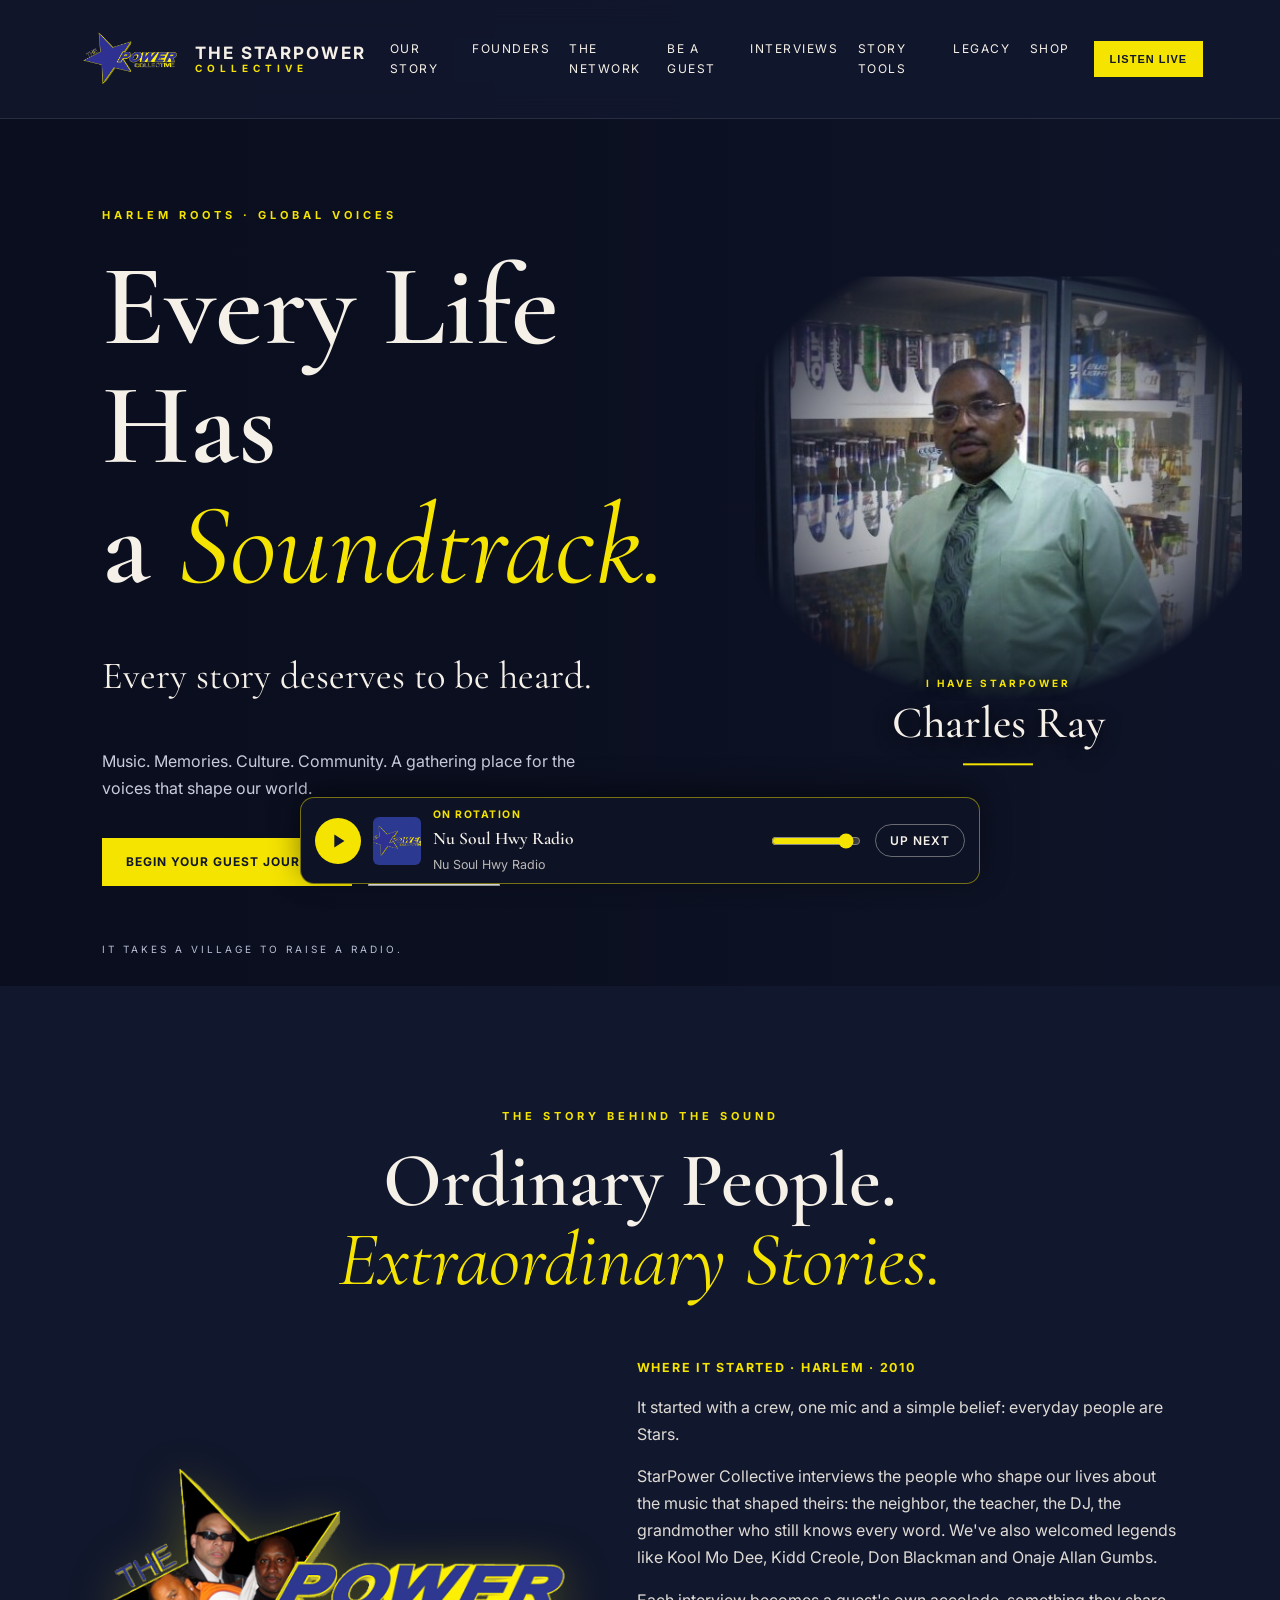
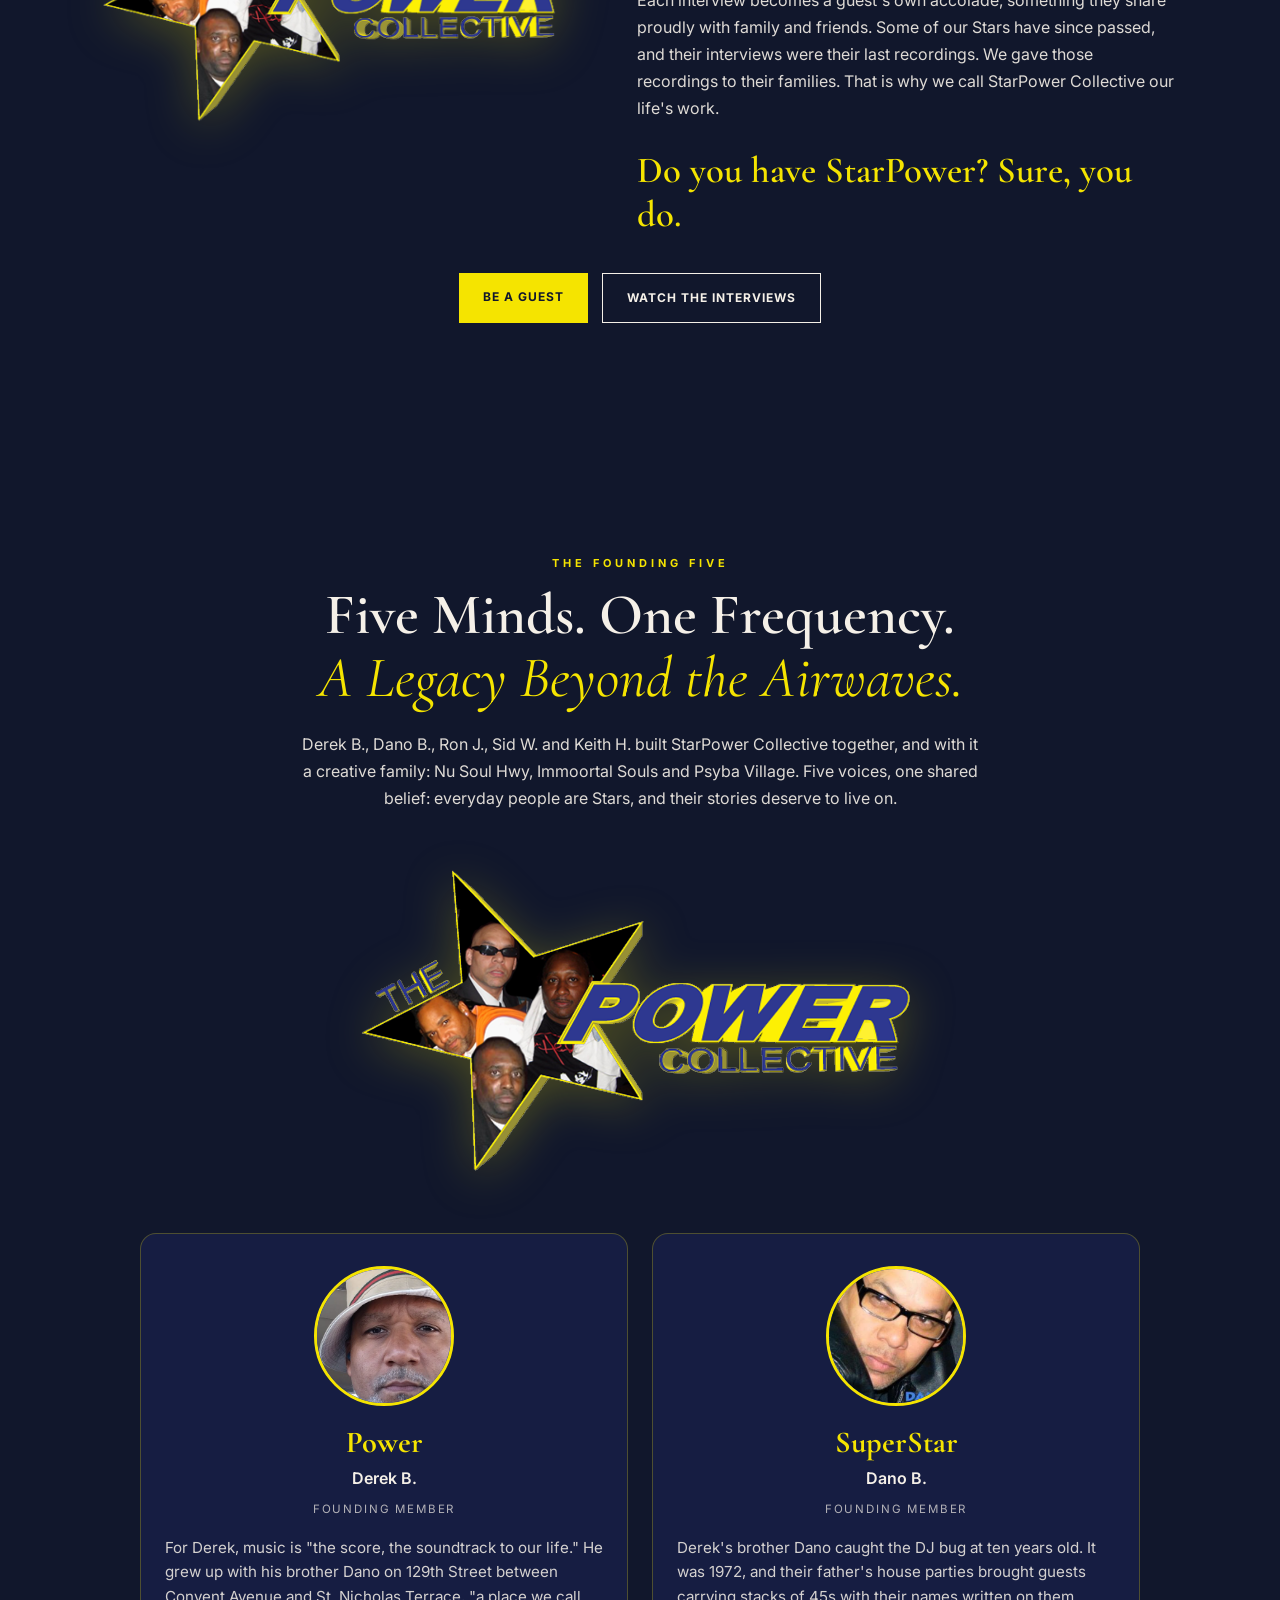
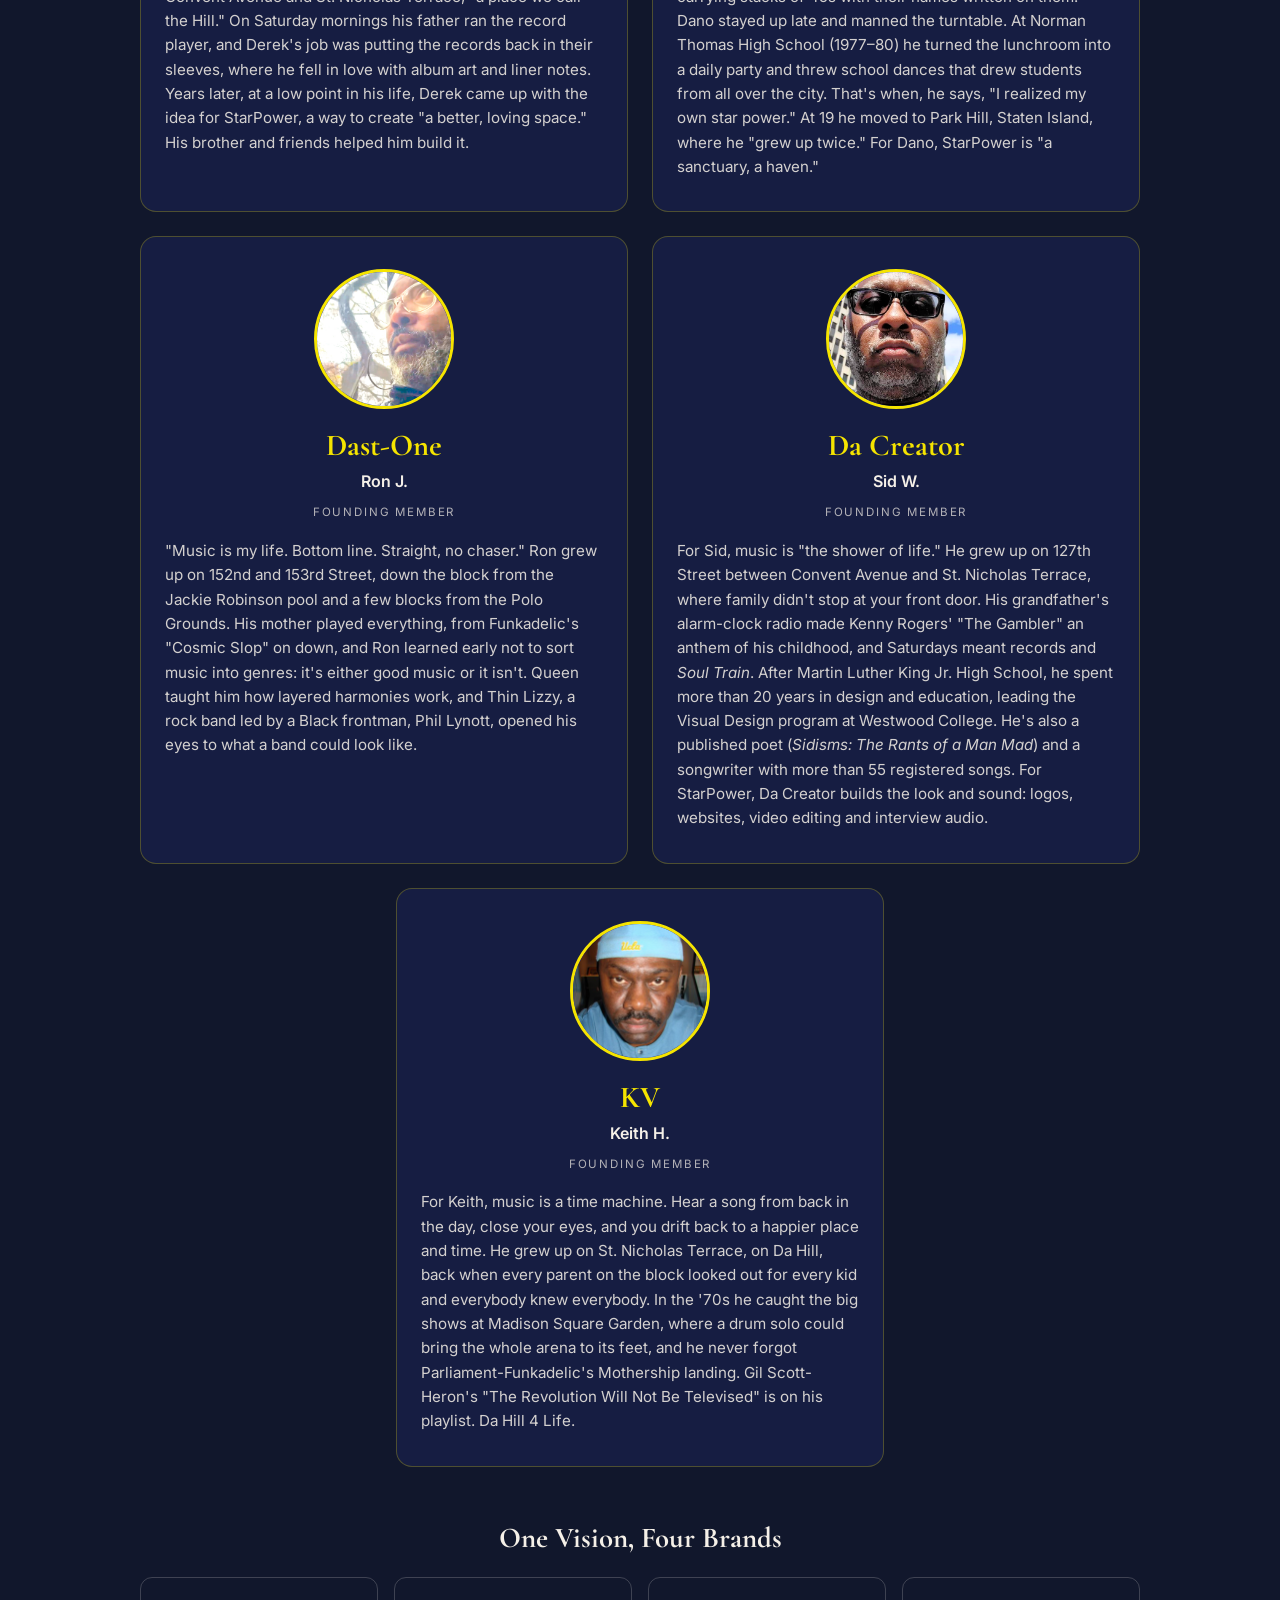
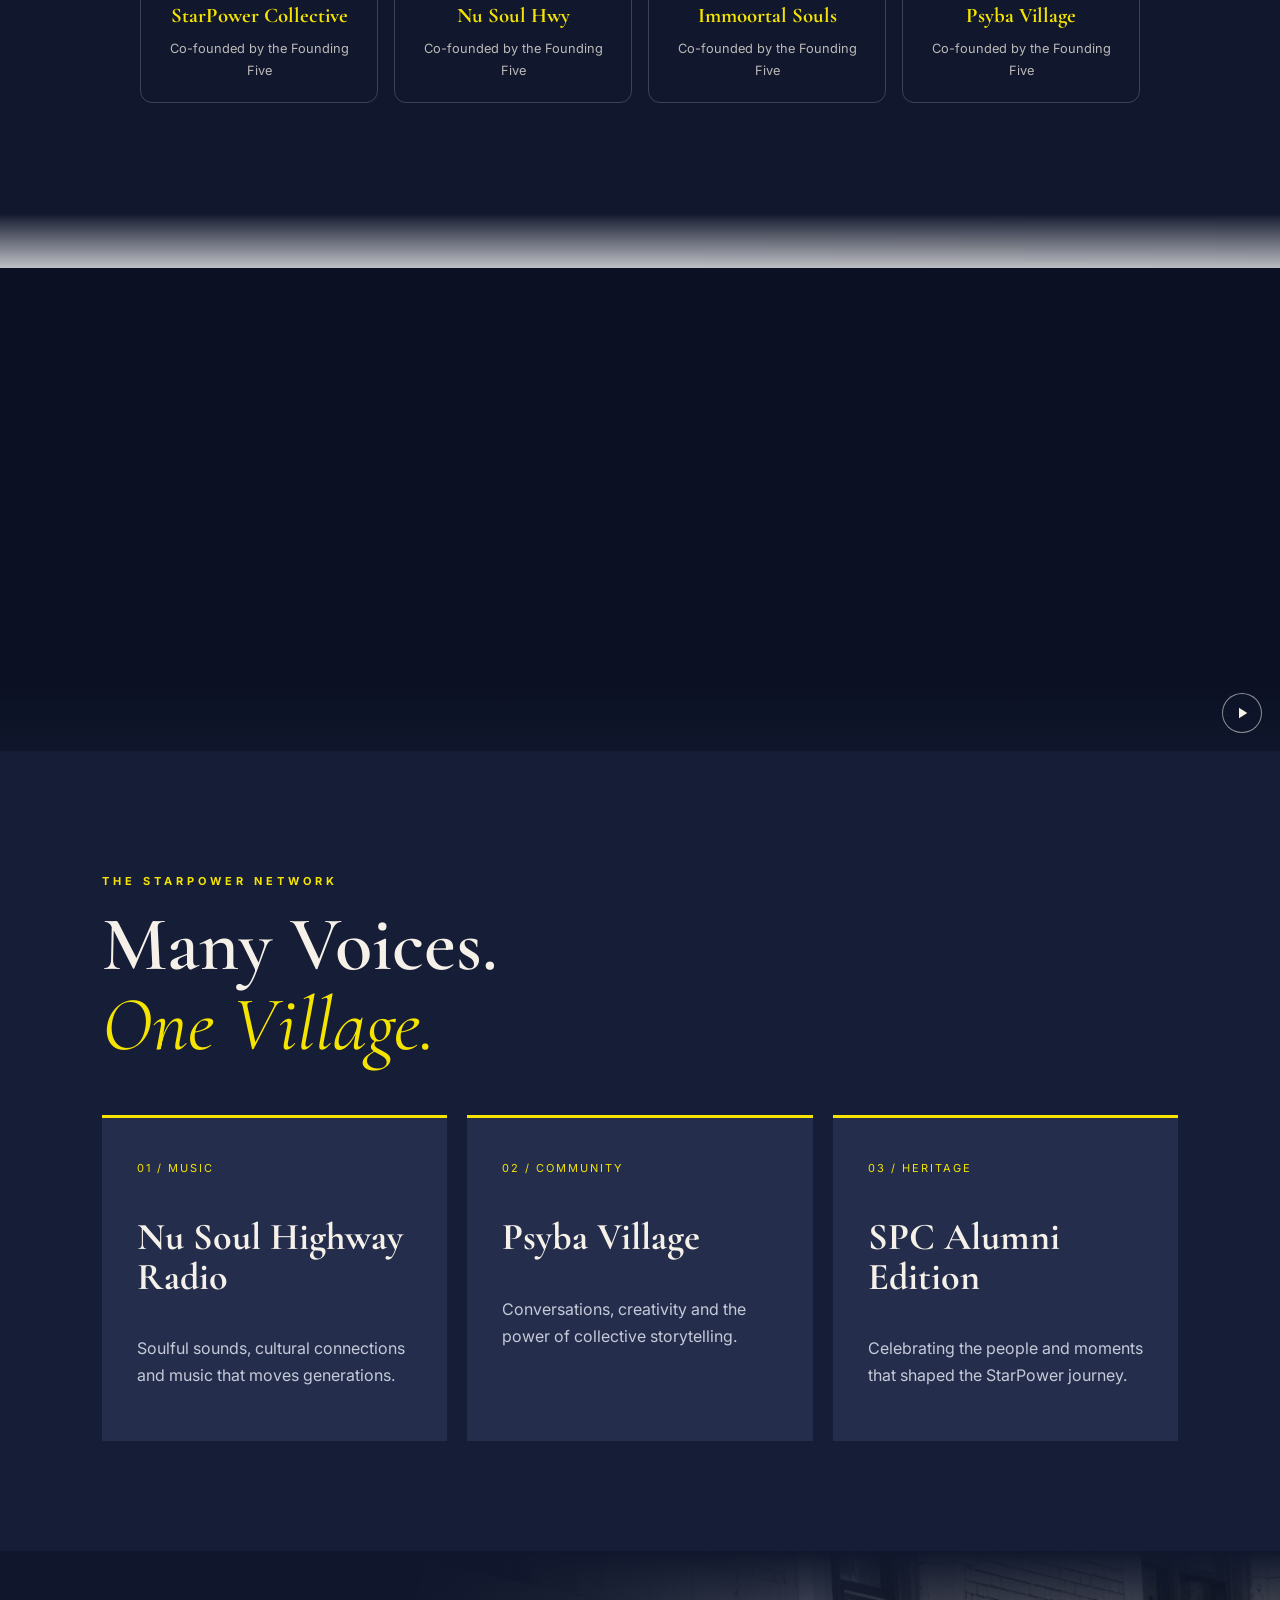
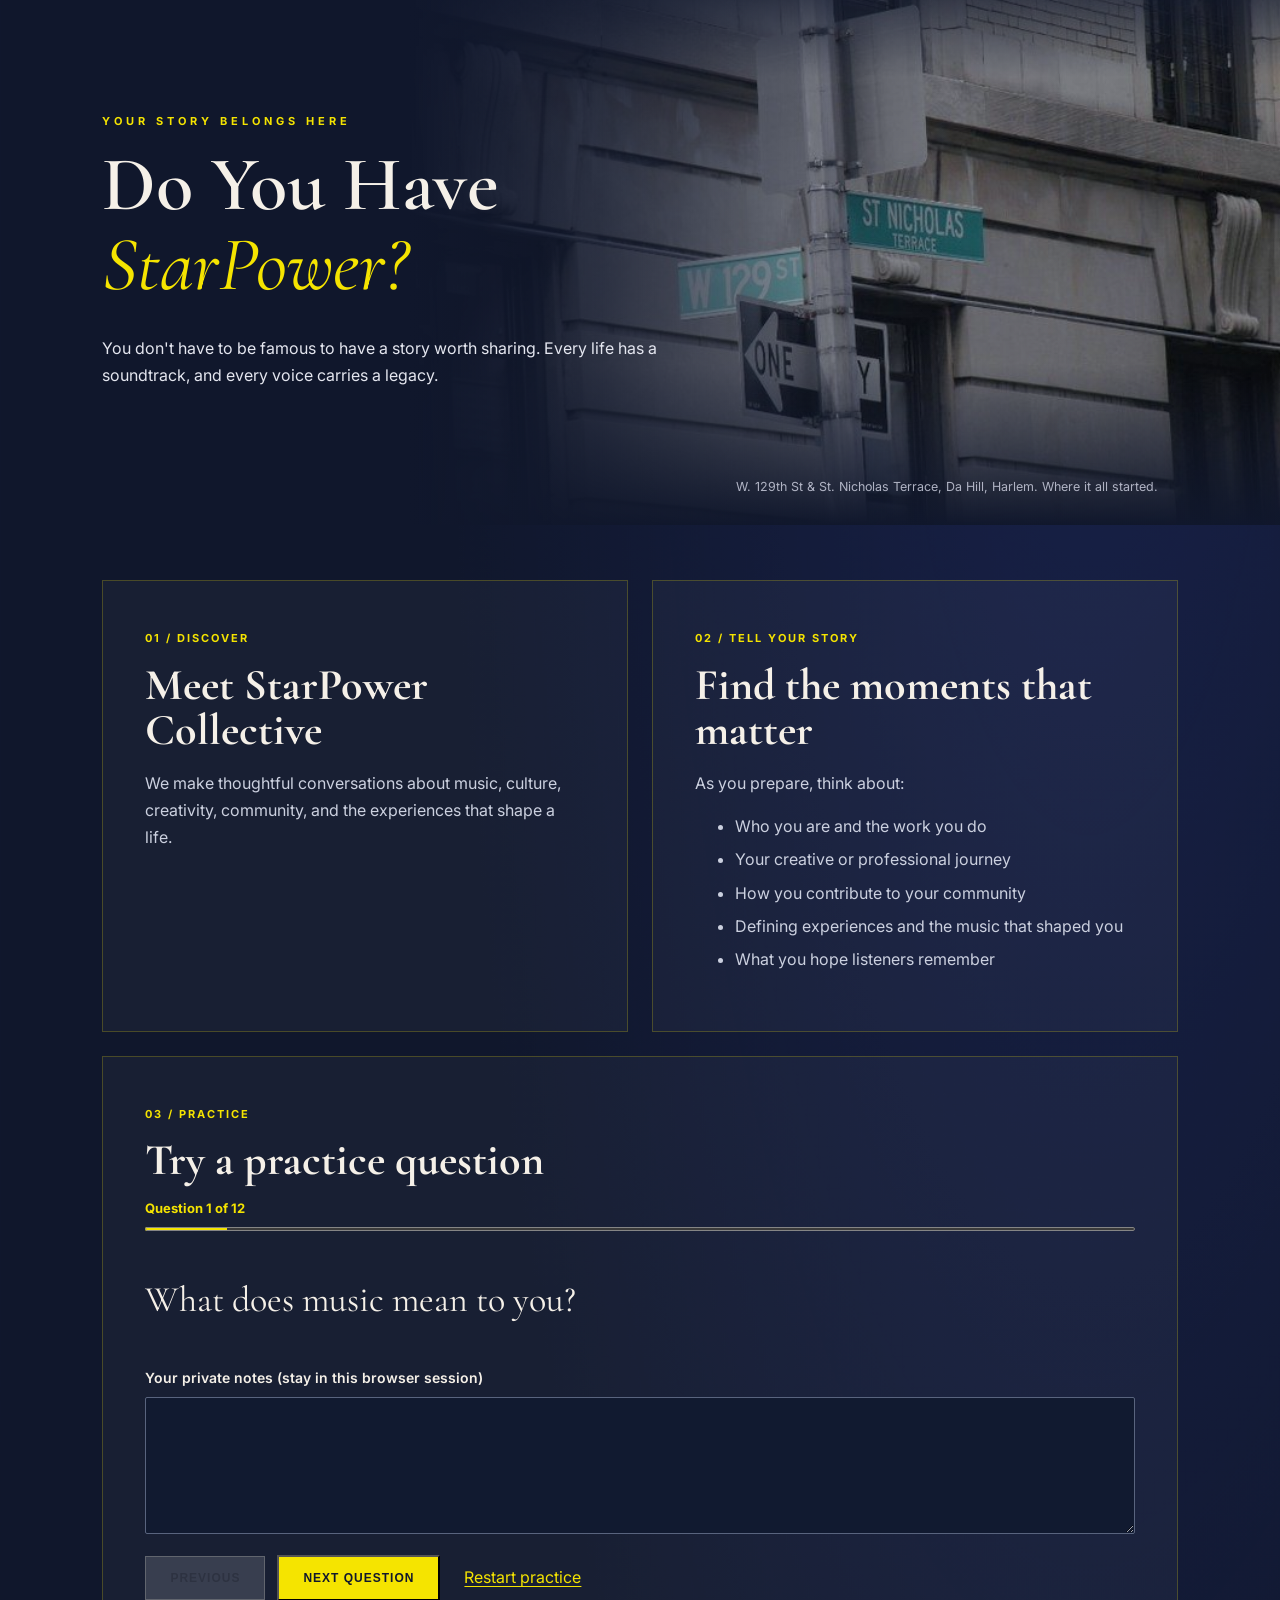
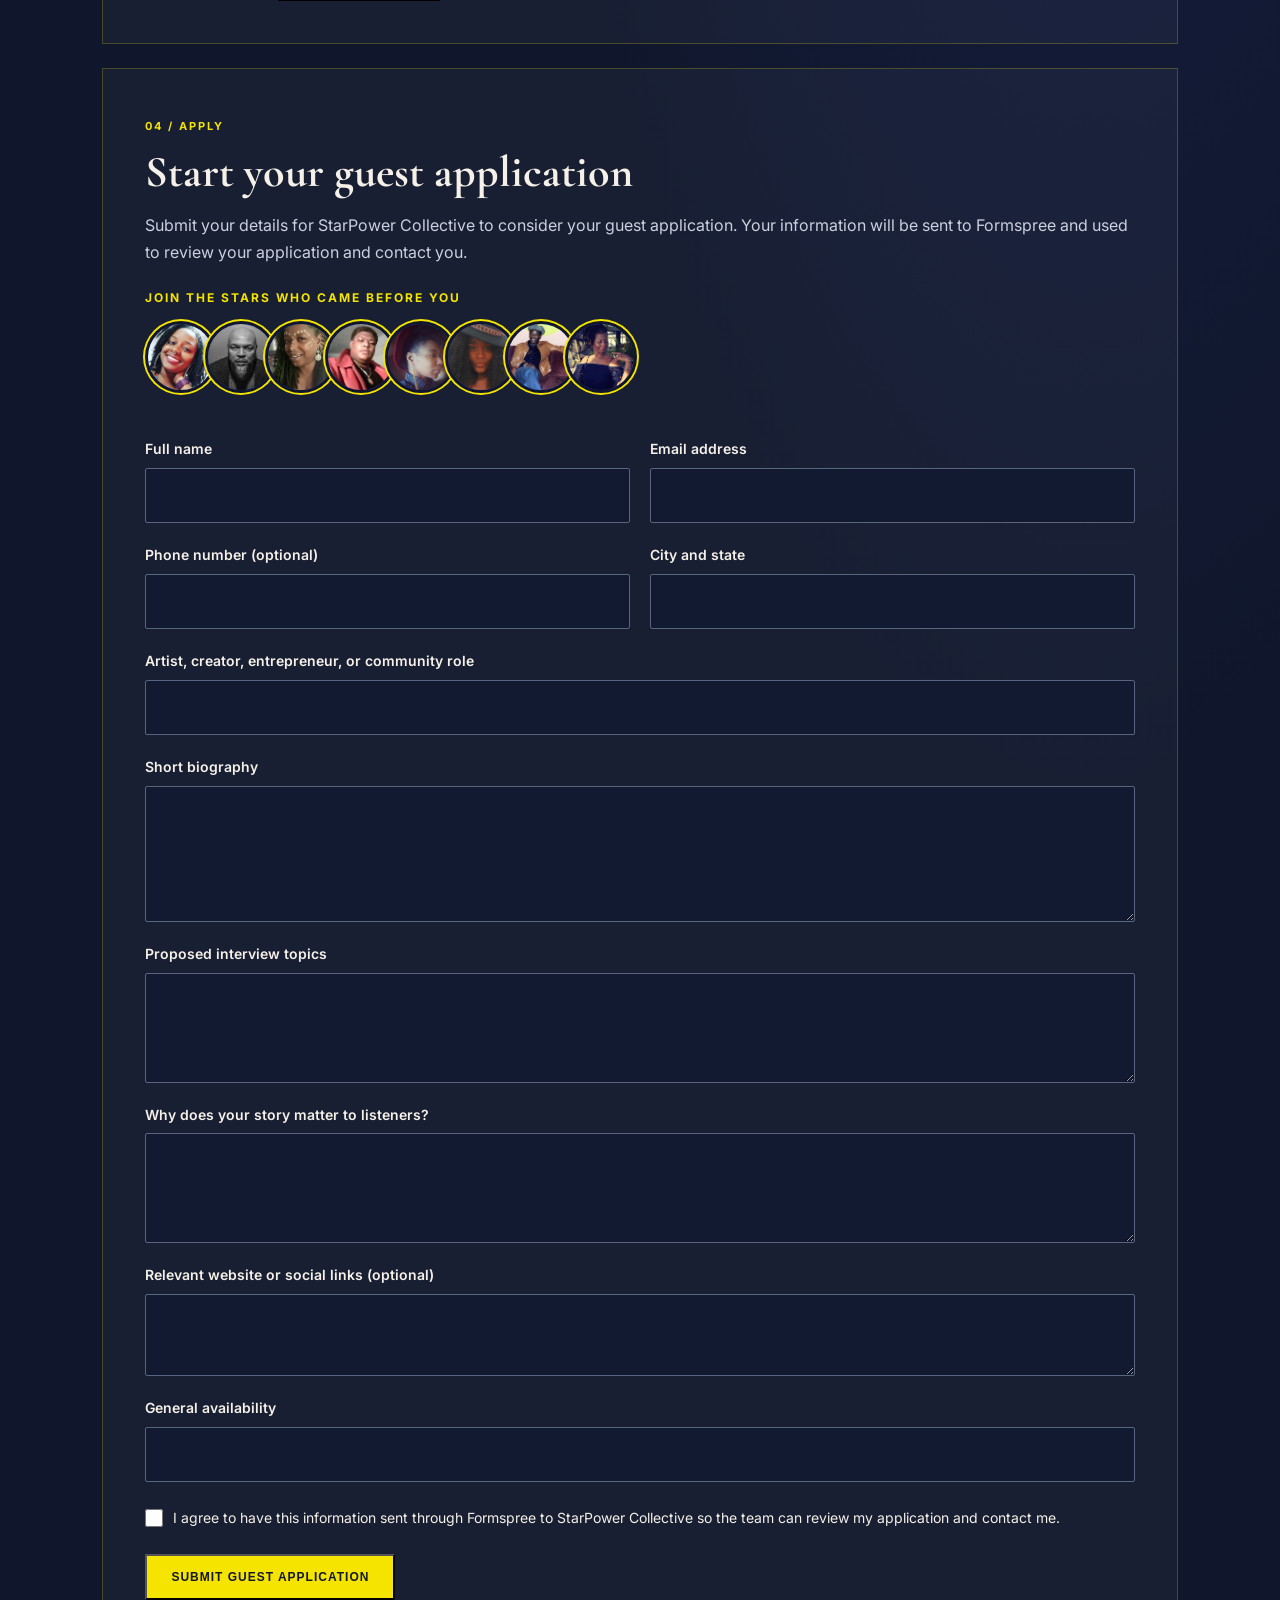
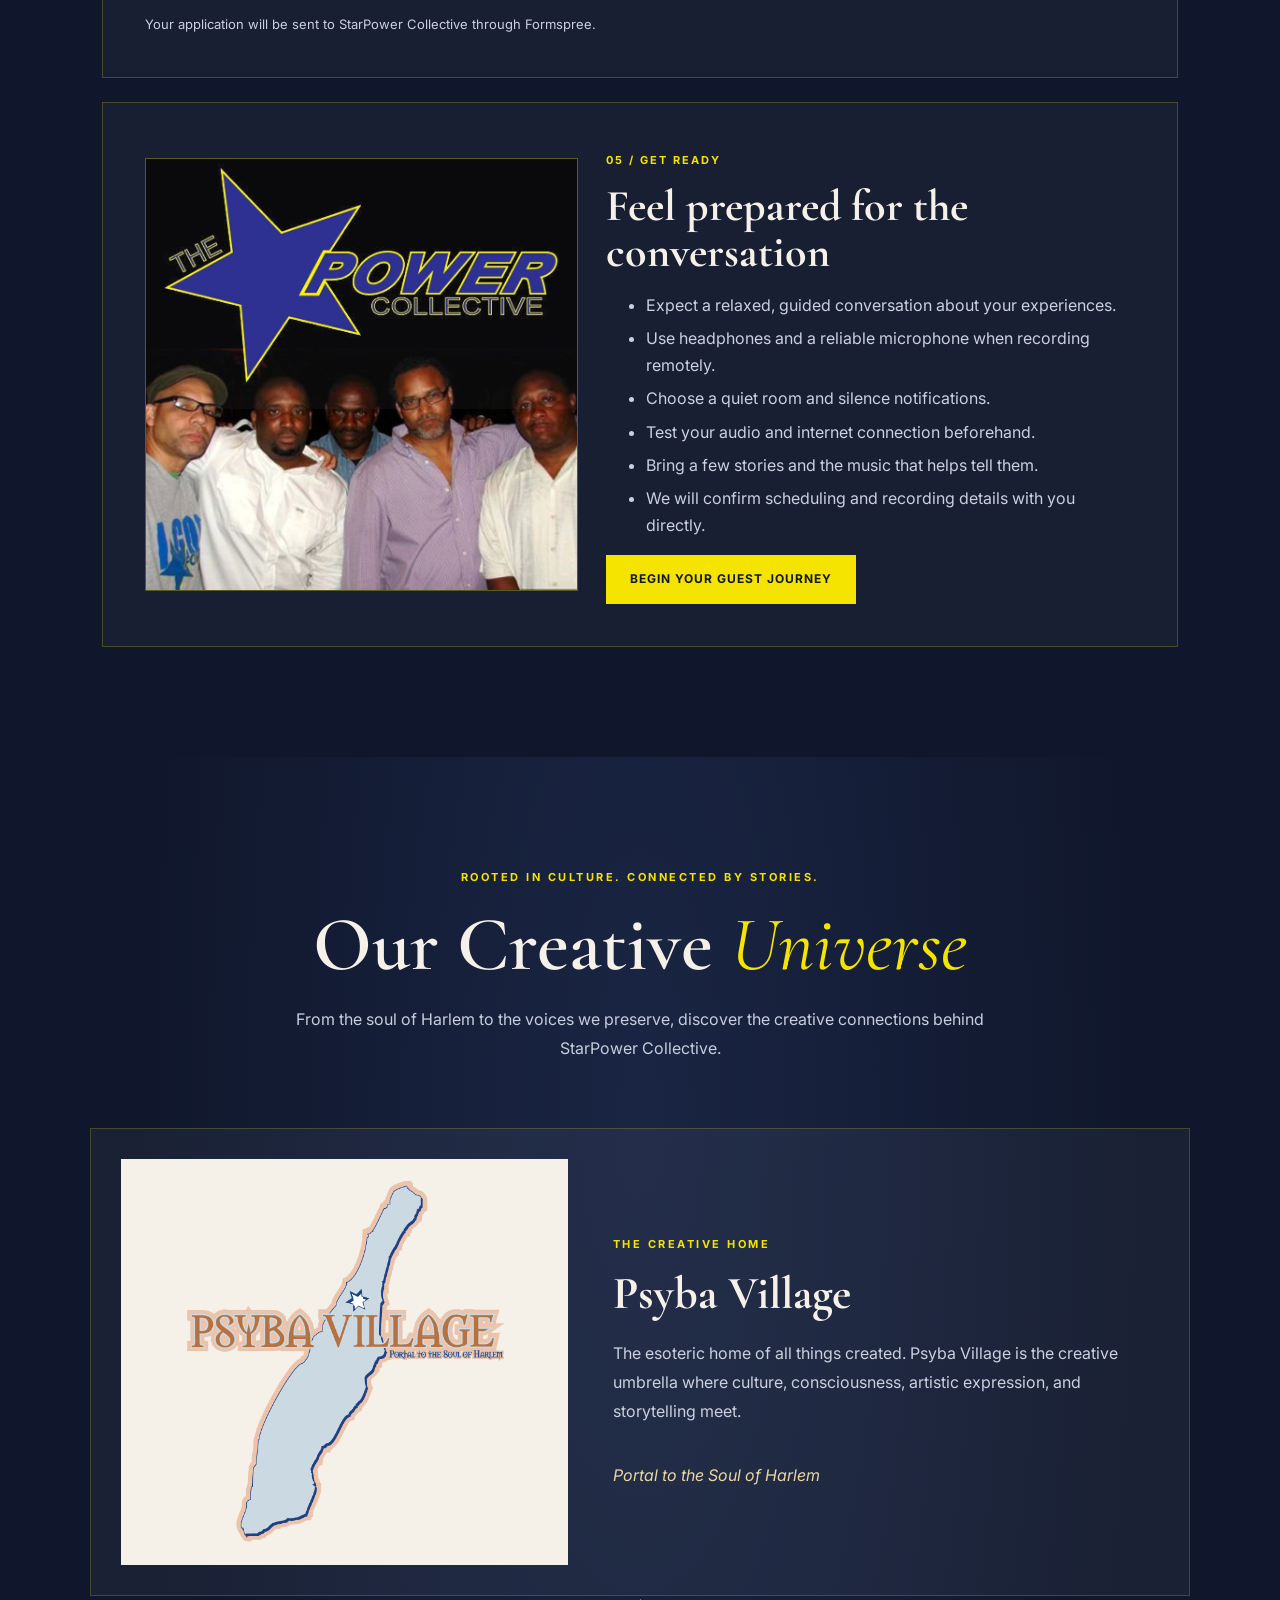
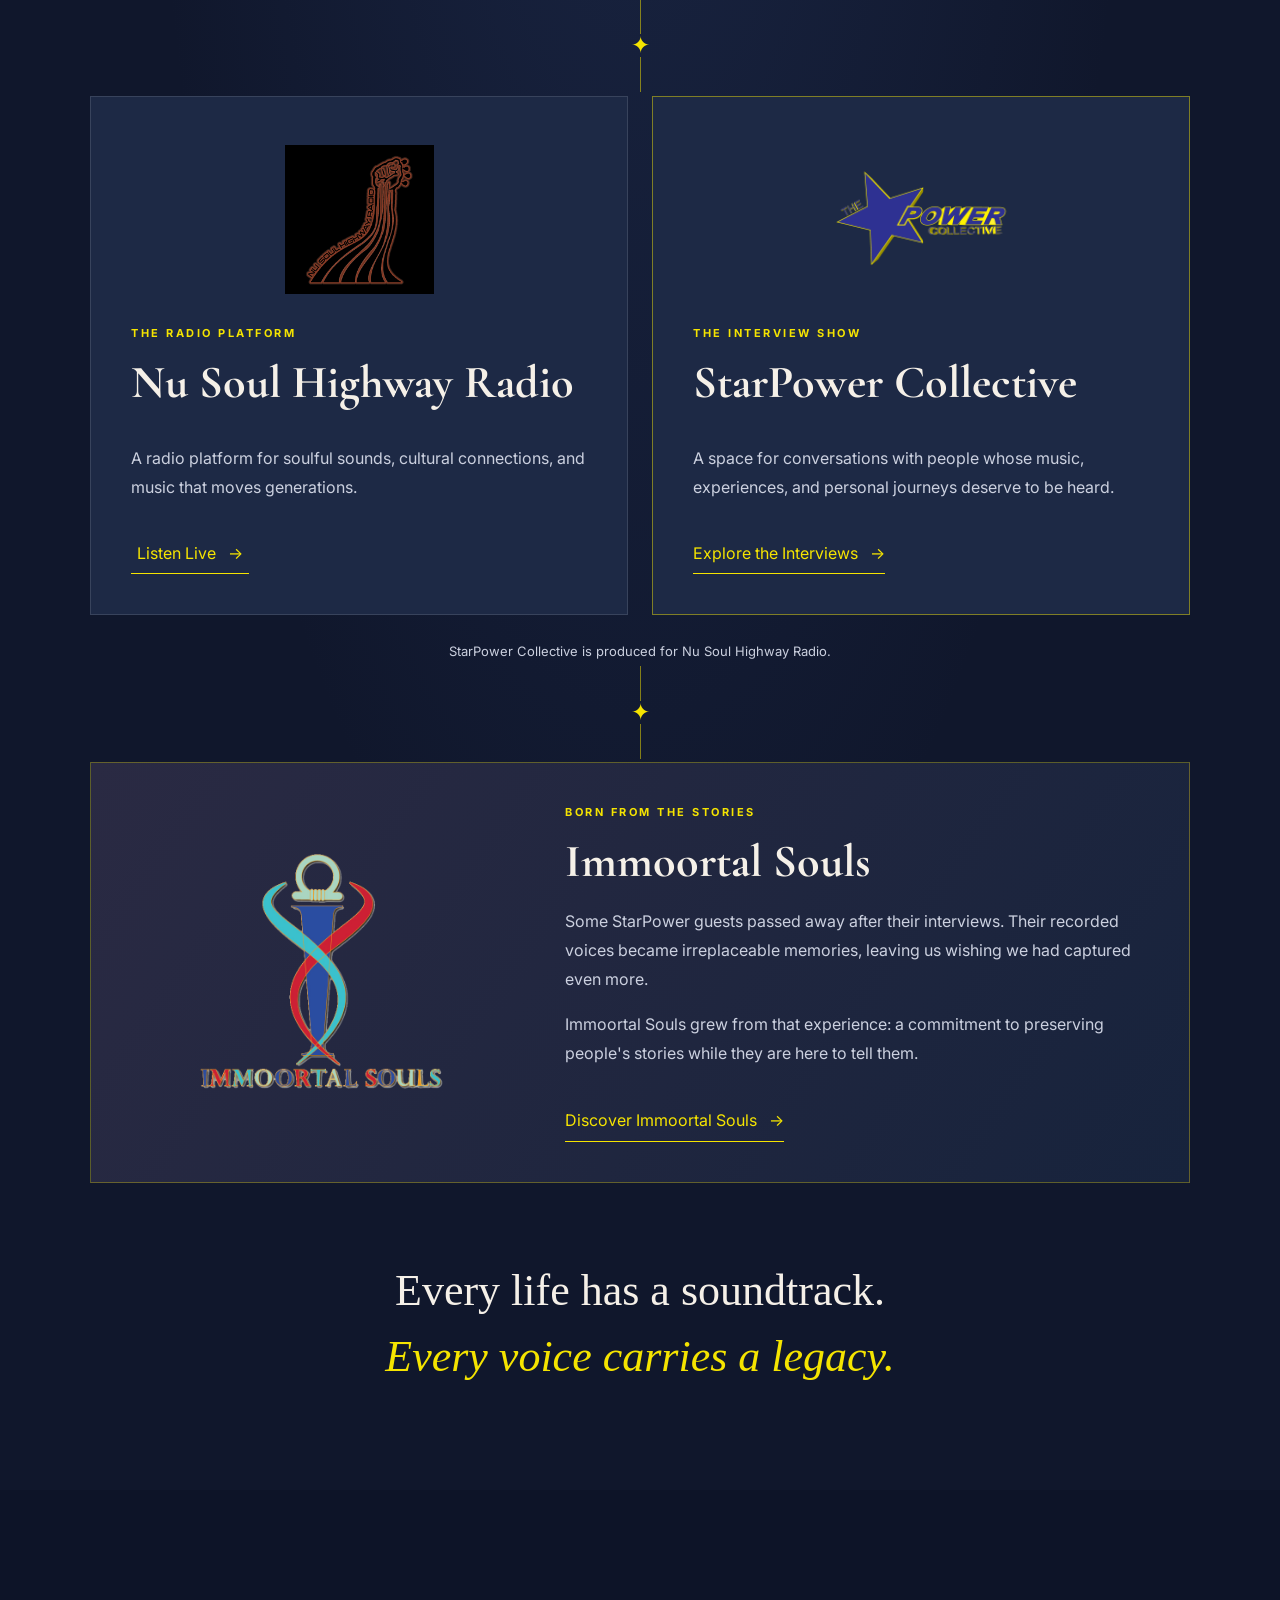
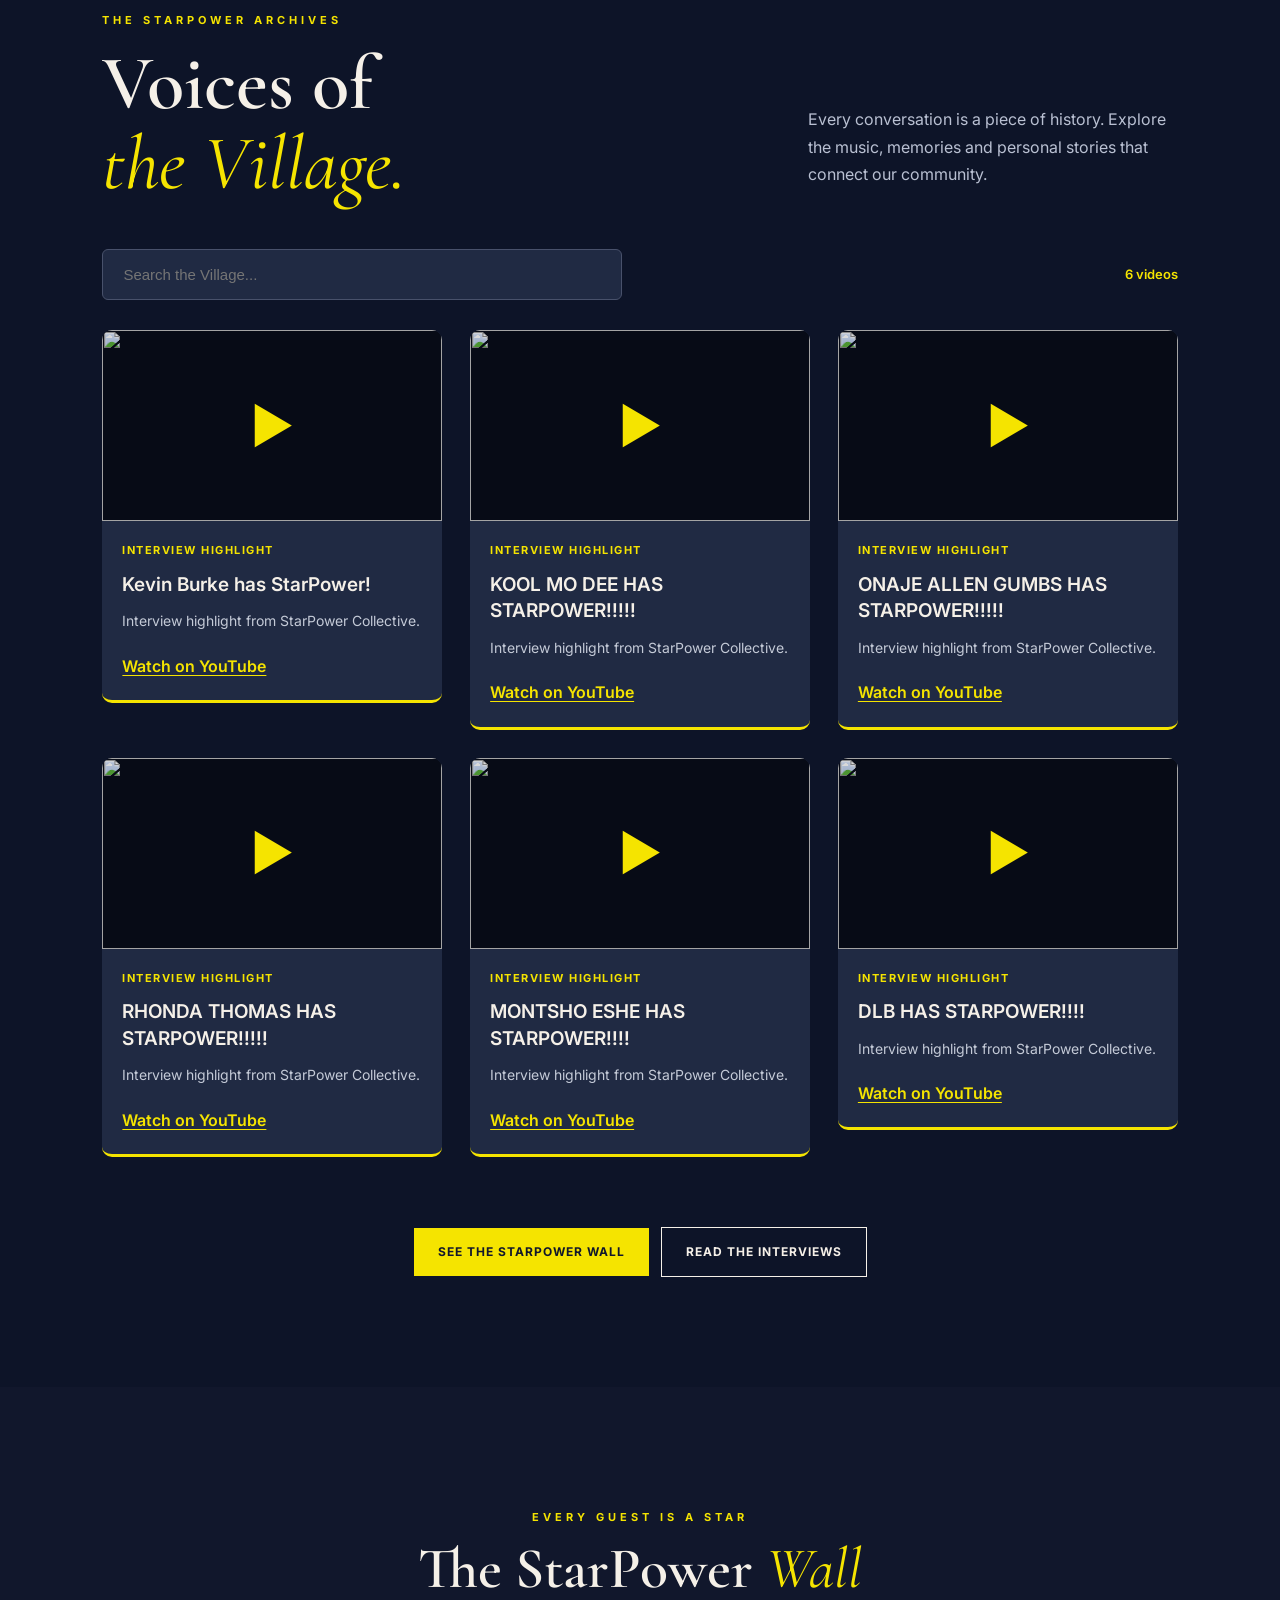
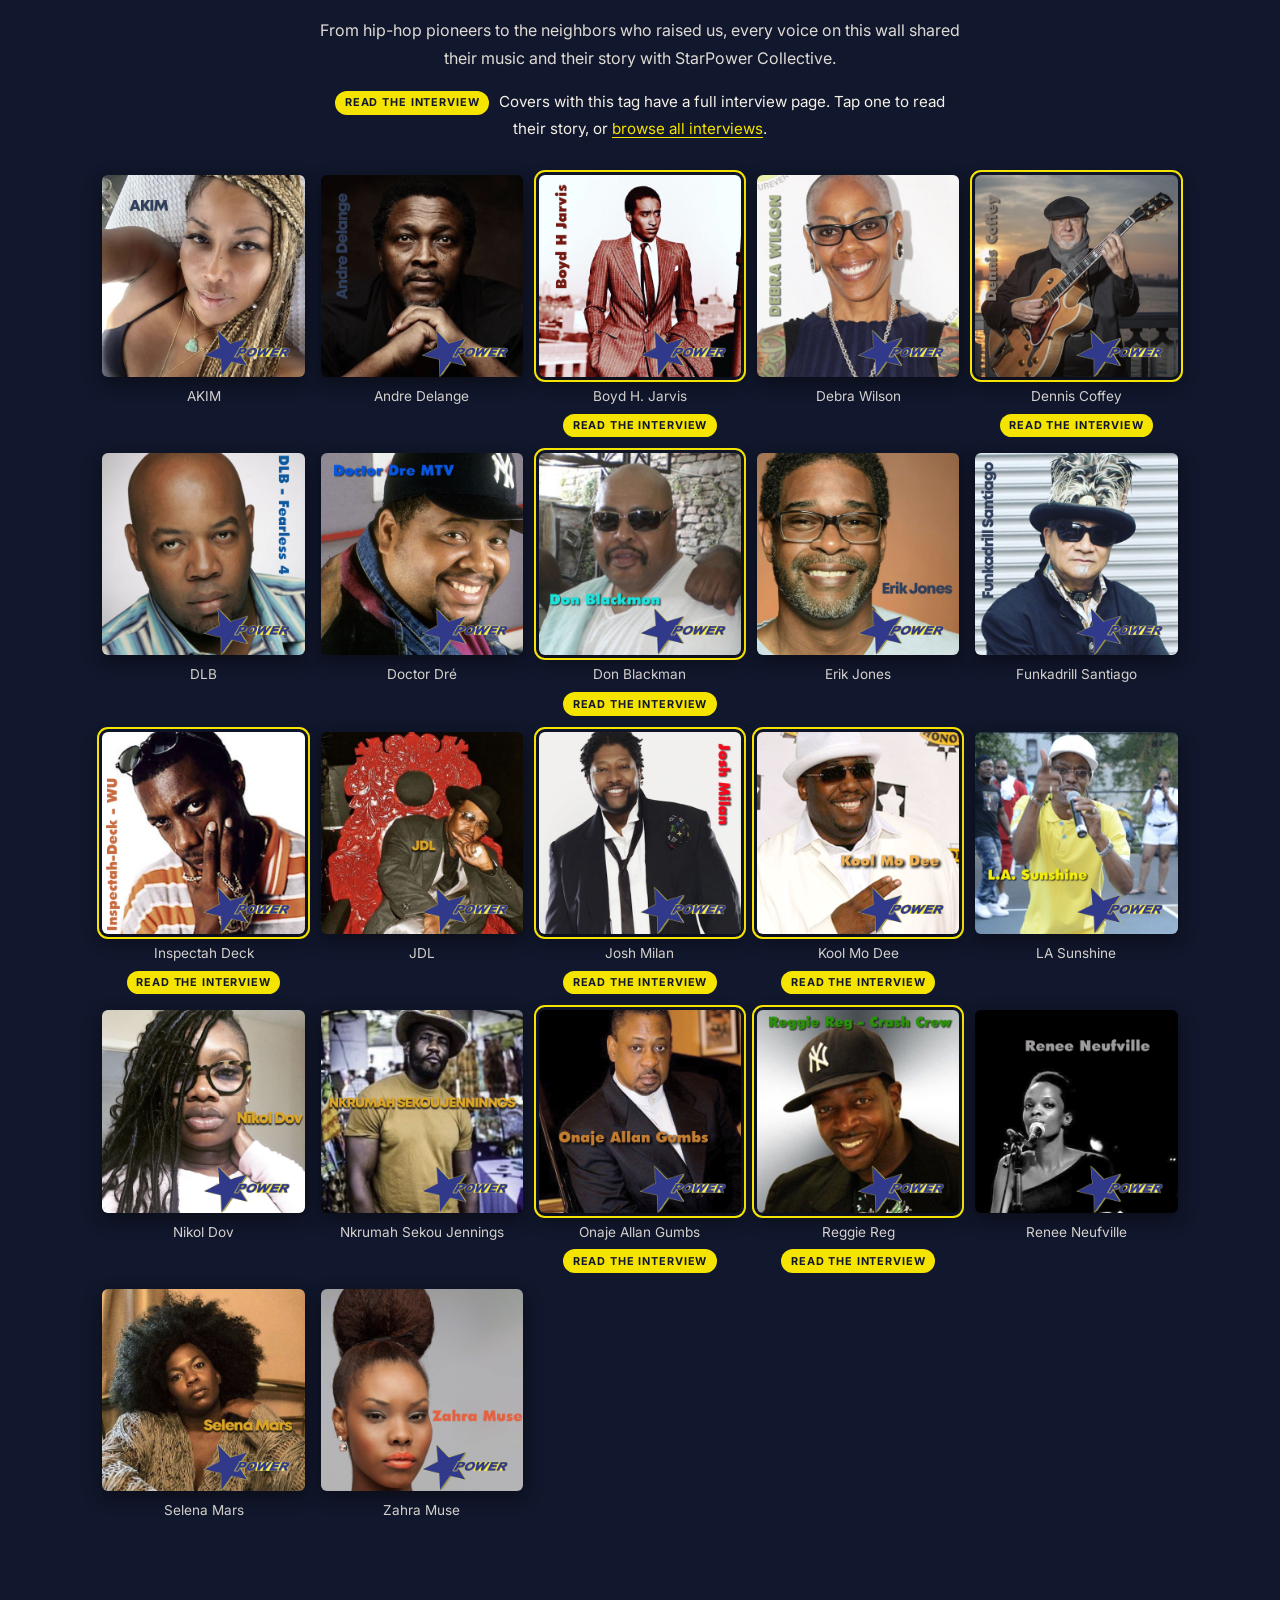
==== commit a6c202db: "commit video" ====
--- a/index.html
+++ b/index.html
@@ -450,6 +450,61 @@
         </ul>
       </div>
     </section>
+
+    <section class="video-band" aria-label="StarPower Collective intro video">
+      <video class="video-band-media" muted loop playsinline preload="none" aria-hidden="true"
+        poster="images/starpower-intro-poster.jpg">
+        <source src="video/starpower-intro.webm" type="video/webm">
+        <source src="video/starpower-intro.mp4" type="video/mp4">
+      </video>
+      <button class="video-band-toggle" type="button" aria-label="Pause background video">
+        <svg viewBox="0 0 24 24" aria-hidden="true" focusable="false"><path class="vb-pause" d="M7 5h4v14H7zM13 5h4v14h-4z"/><path class="vb-play" d="M8 5v14l11-7z"/></svg>
+      </button>
+    </section>
+    <script>
+    (() => {
+      const band = document.querySelector(".video-band");
+      if (!band) return;
+      const video = band.querySelector("video");
+      const btn = band.querySelector(".video-band-toggle");
+      const reduce = window.matchMedia("(prefers-reduced-motion: reduce)").matches;
+      let userPaused = reduce, visible = false;
+
+      const setBtn = () => {
+        const paused = video.paused;
+        band.classList.toggle("is-paused", paused);
+        btn.setAttribute("aria-label", paused ? "Play background video" : "Pause background video");
+      };
+      const tryPlay = () => { if (visible && !userPaused) video.play().catch(() => {}).finally(setBtn); };
+
+      new IntersectionObserver(([e]) => {
+        visible = e.isIntersecting;
+        if (visible) { if (video.preload === "none") { video.preload = "auto"; video.load(); } tryPlay(); }
+        else { video.pause(); setBtn(); }
+      }, { rootMargin: "200px 0px" }).observe(band);
+
+      btn.addEventListener("click", () => {
+        userPaused = !video.paused;
+        if (userPaused) video.pause(); else { userPaused = false; video.play().catch(() => {}); }
+        setTimeout(setBtn, 50);
+      });
+      video.addEventListener("play", setBtn);
+      video.addEventListener("pause", setBtn);
+      setBtn();
+
+      if (reduce) return;
+      let ticking = false;
+      const move = () => {
+        const r = band.getBoundingClientRect();
+        const progress = (r.top + r.height / 2 - innerHeight / 2) / (innerHeight / 2 + r.height / 2);
+        video.style.transform = `translate3d(0, ${(progress * -12).toFixed(2)}%, 0)`;
+        ticking = false;
+      };
+      addEventListener("scroll", () => { if (!ticking) { ticking = true; requestAnimationFrame(move); } }, { passive: true });
+      addEventListener("resize", move);
+      move();
+    })();
+    </script>
 
     <section class="network section" id="shows">
       <p class="eyebrow">THE STARPOWER NETWORK</p>
--- a/css/style.css
+++ b/css/style.css
@@ -2458,3 +2458,17 @@
 .guest-ready-photo { margin: 0 auto; max-width: 440px; width: 100%; }
 .guest-ready-photo img { display: block; width: 100%; height: auto; border: 1px solid rgba(245, 228, 0, .3); }
 @media (min-width: 900px) { .guest-ready { grid-template-columns: .9fr 1.1fr; } }
+
+/* ===== Parallax video band (between Founders and The Network) ===== */
+.video-band { position: relative; overflow: hidden; height: clamp(260px, 42vw, 620px); background: #0b1022; }
+.video-band-media { position: absolute; left: 0; top: -15%; width: 100%; height: 130%; object-fit: cover; will-change: transform; }
+.video-band::after { content: ""; position: absolute; inset: 0; pointer-events: none;
+  background: linear-gradient(180deg, var(--navy, #10172c) 0%, rgba(16, 23, 44, 0) 14%, rgba(16, 23, 44, 0) 86%, #10172c 100%); }
+.video-band-toggle { position: absolute; right: 18px; bottom: 18px; z-index: 1; width: 40px; height: 40px; border-radius: 50%;
+  border: 1px solid rgba(245, 240, 232, .55); background: rgba(16, 23, 44, .6); color: #f5f0e8; display: grid; place-items: center; cursor: pointer; }
+.video-band-toggle svg { width: 18px; height: 18px; fill: currentColor; }
+.video-band-toggle .vb-play { display: none; }
+.video-band.is-paused .vb-play { display: inline; }
+.video-band.is-paused .vb-pause { display: none; }
+.video-band-toggle:hover, .video-band-toggle:focus-visible { background: var(--gold); color: #10172c; outline: none; }
+@media (prefers-reduced-motion: reduce) { .video-band-media { top: 0; height: 100%; transform: none !important; } }
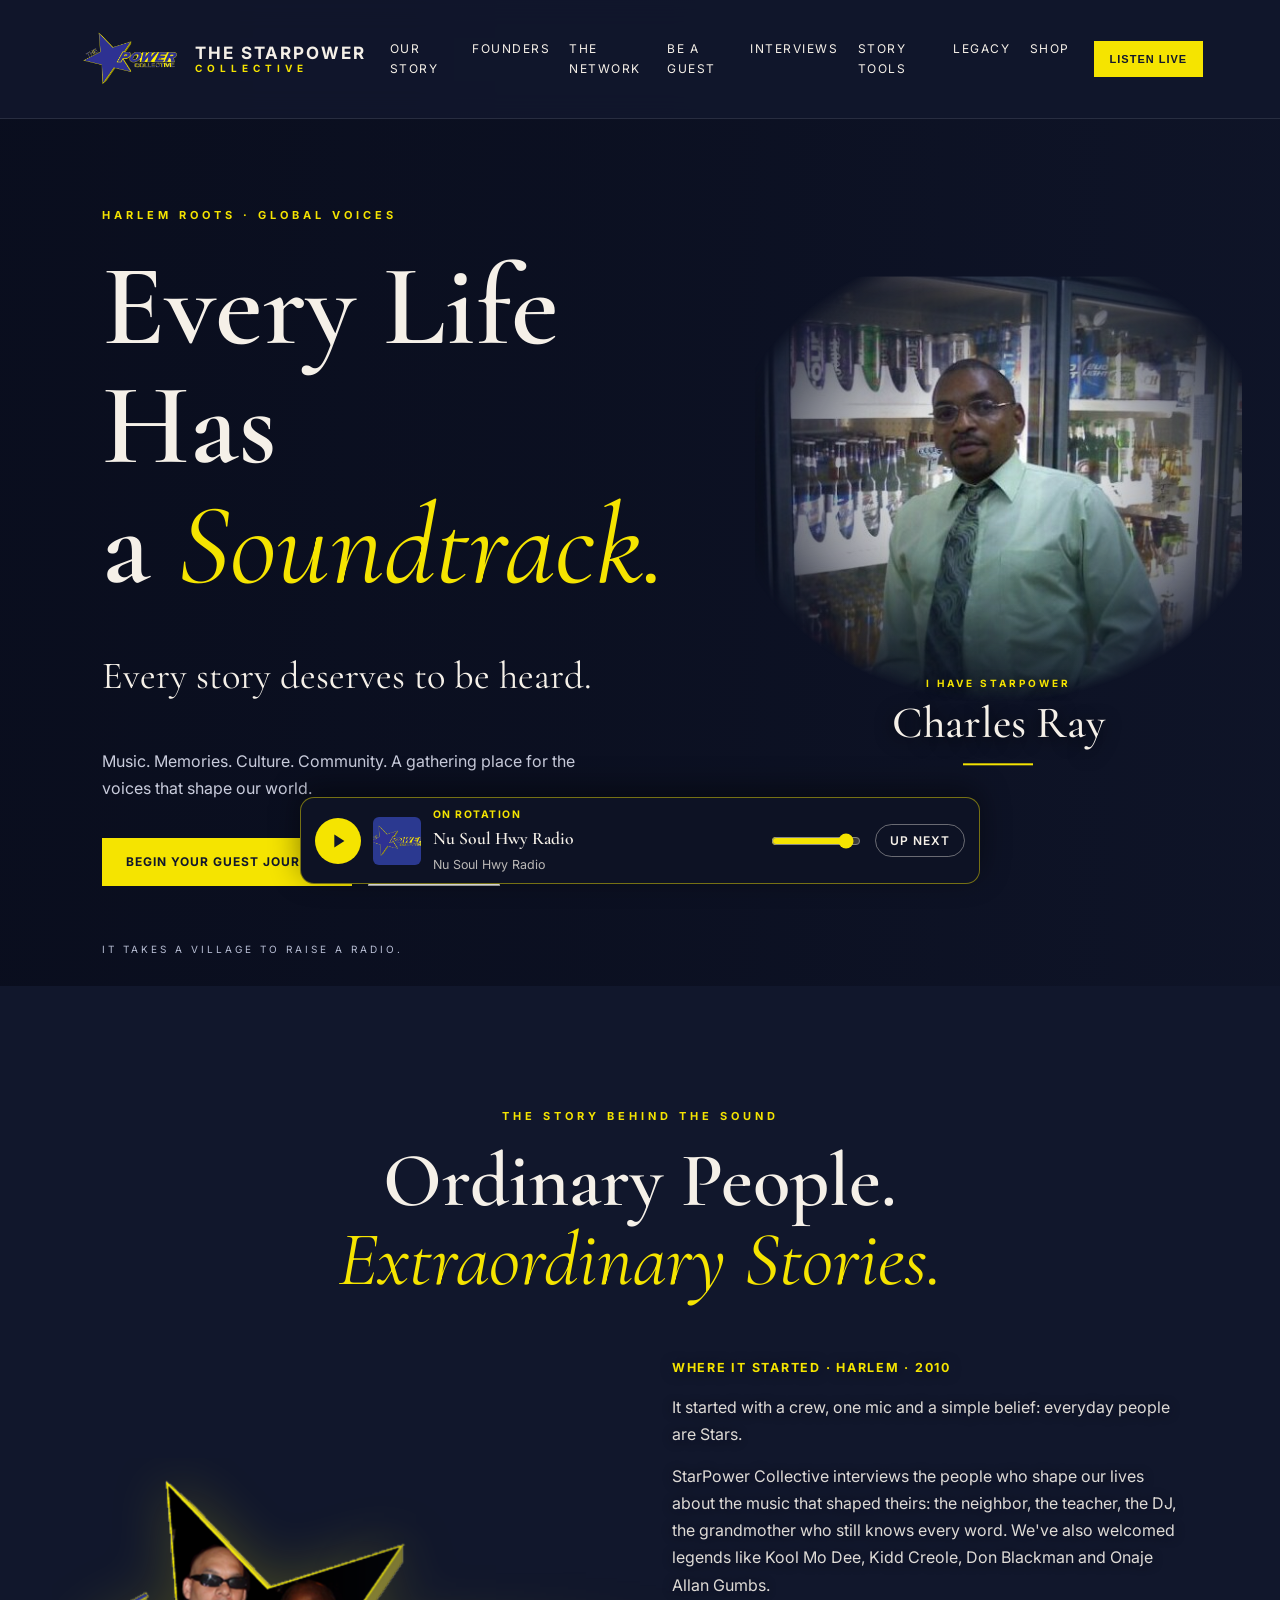
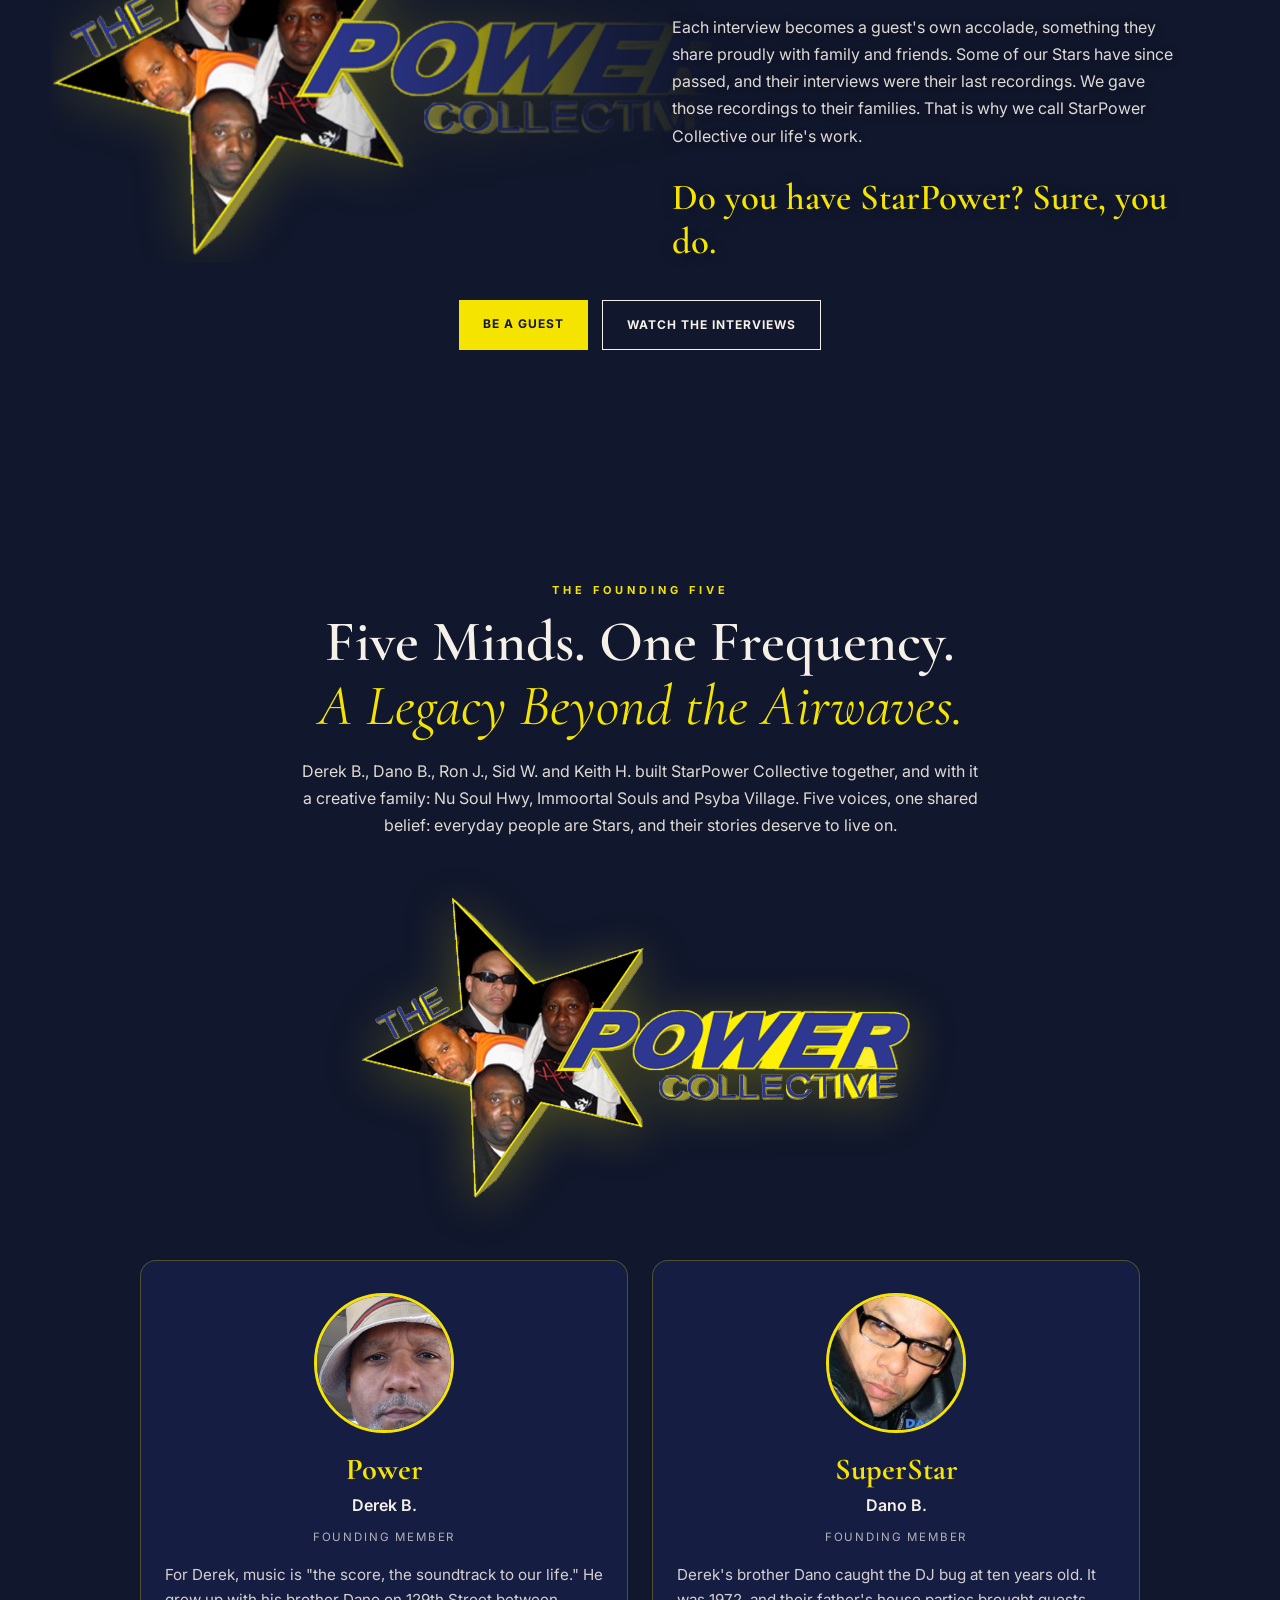
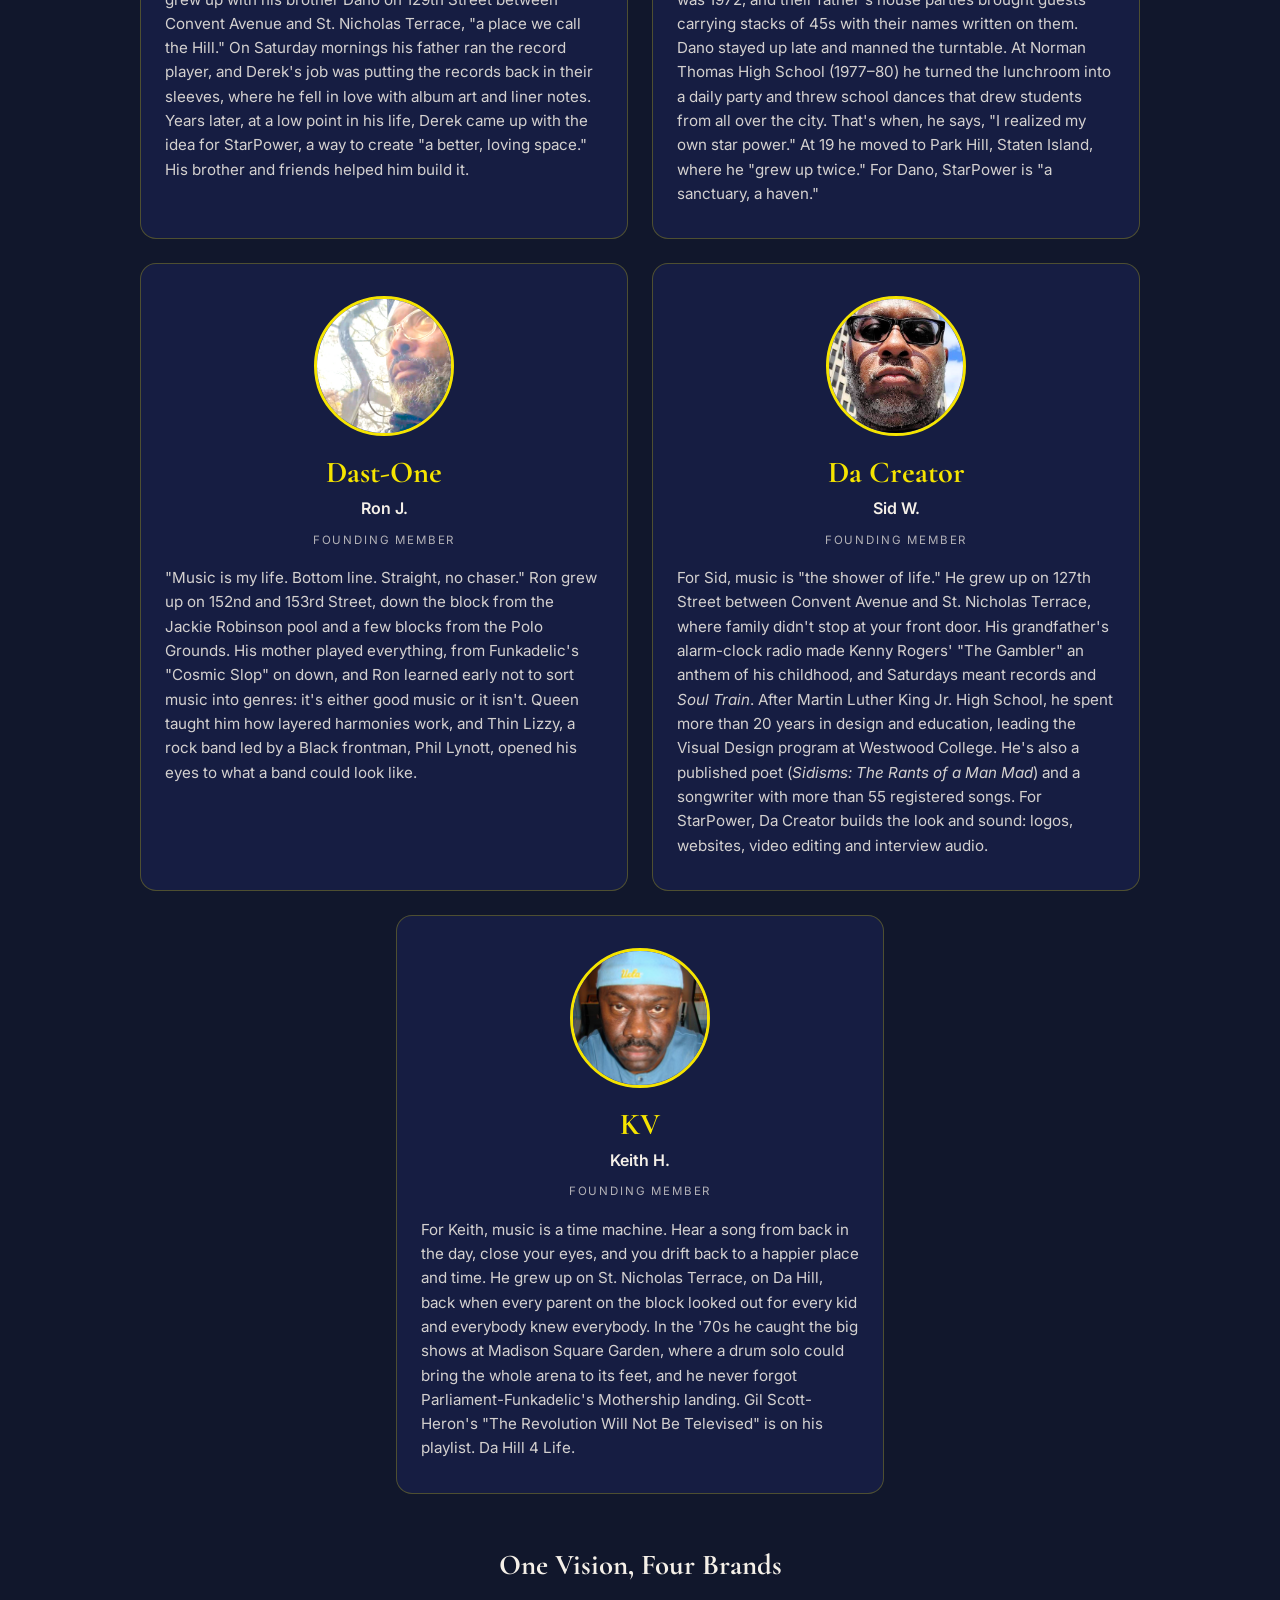
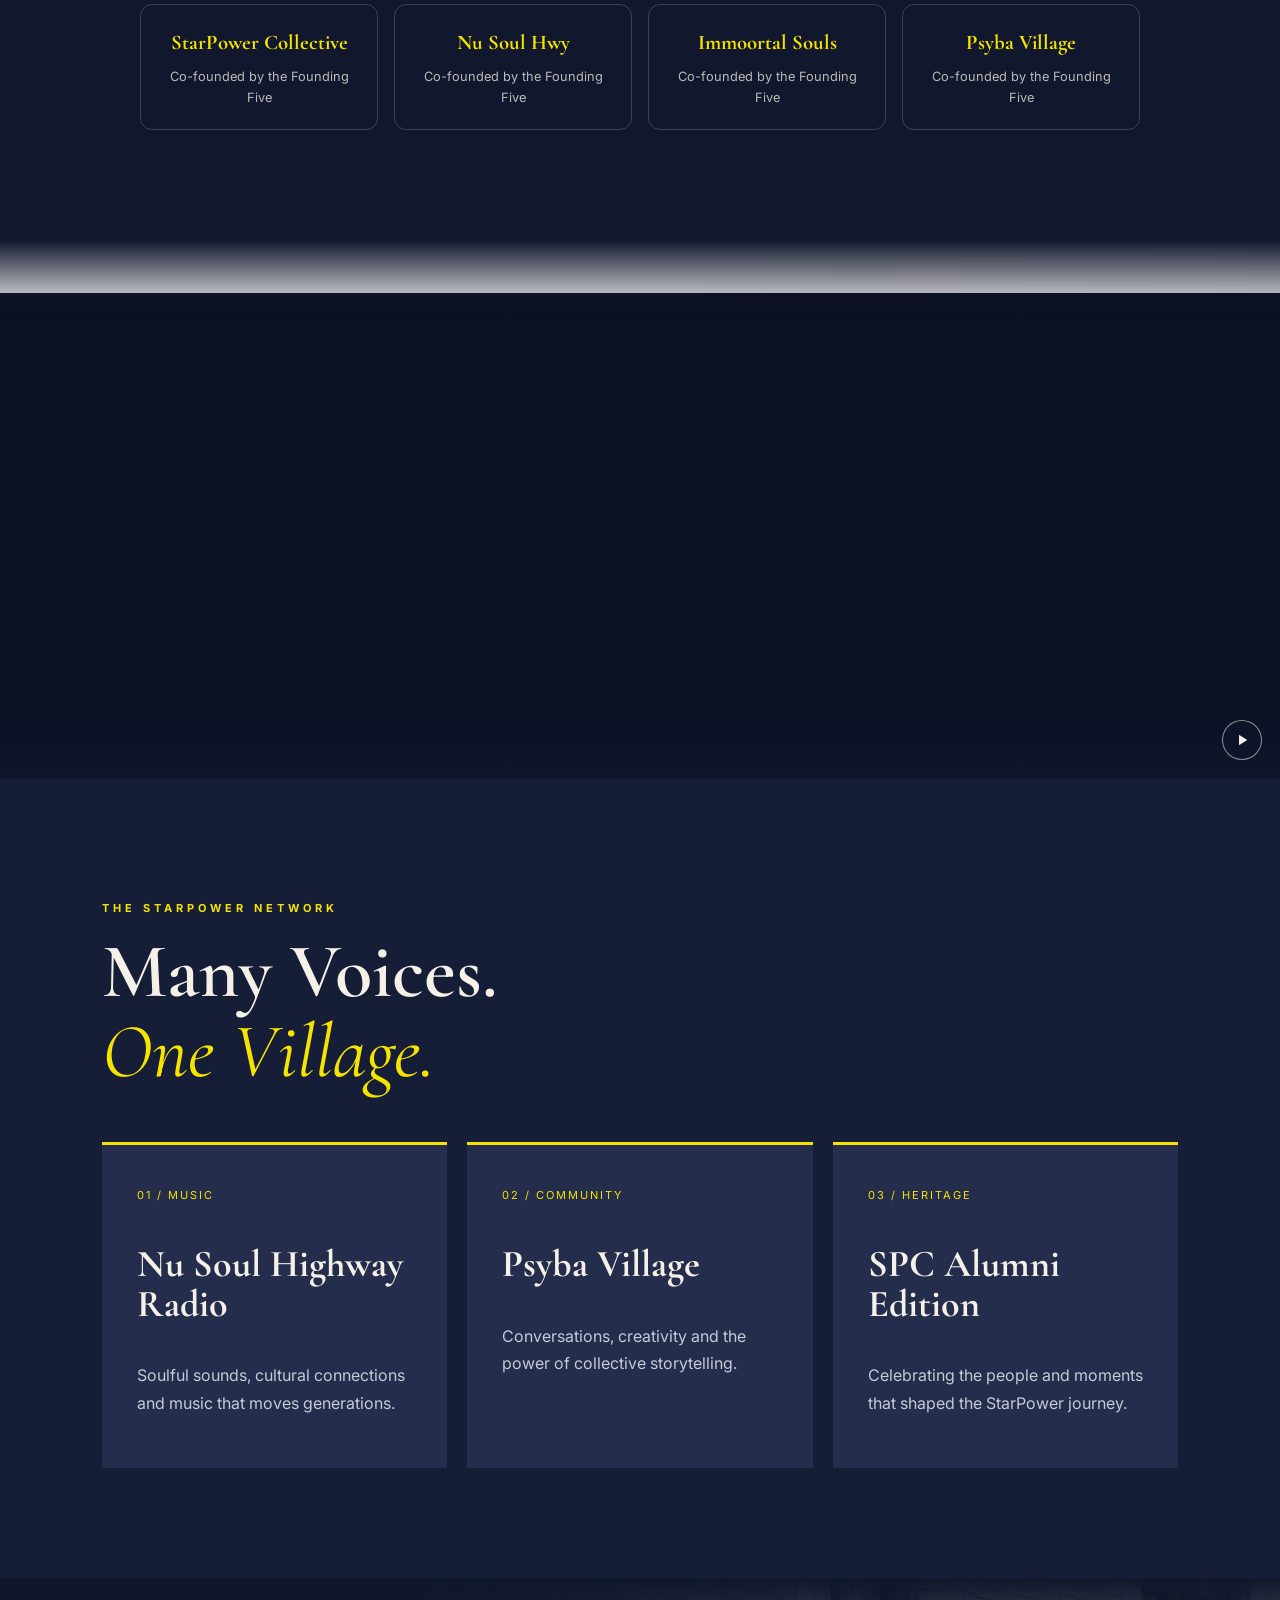
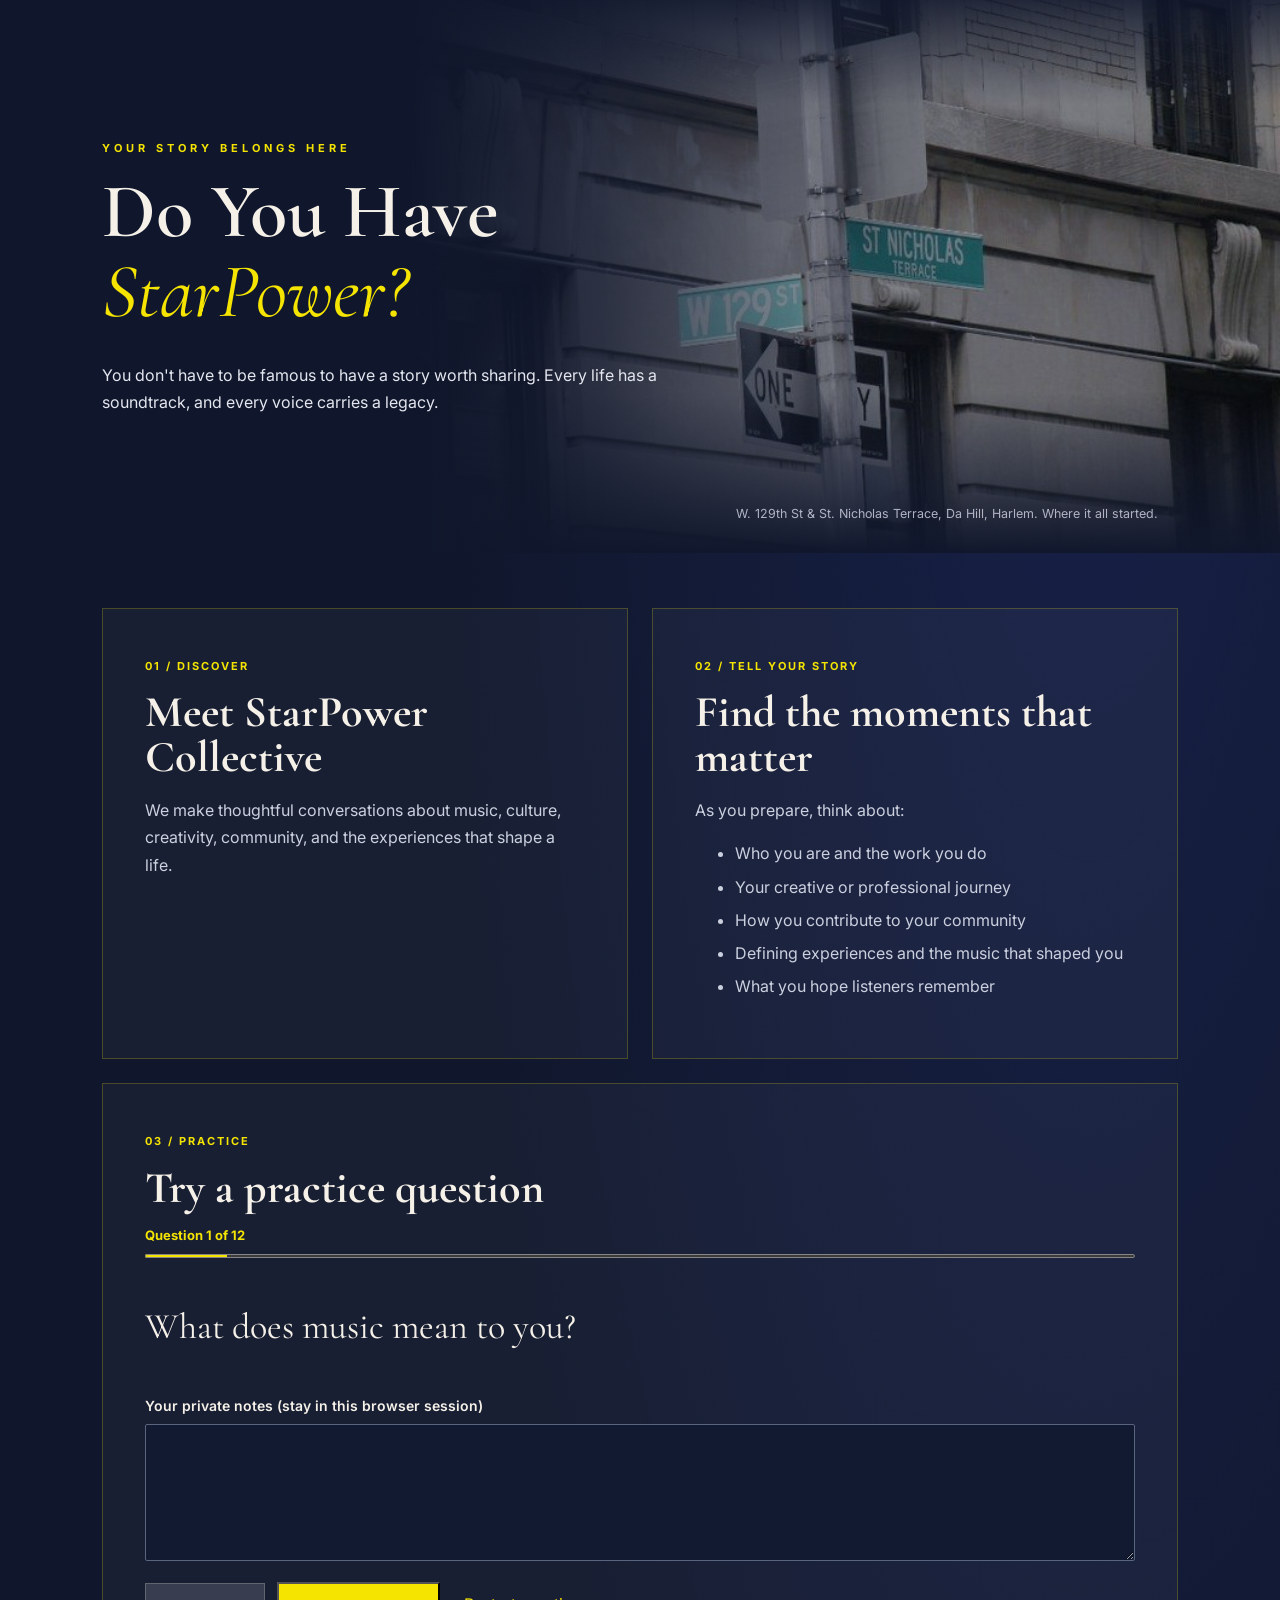
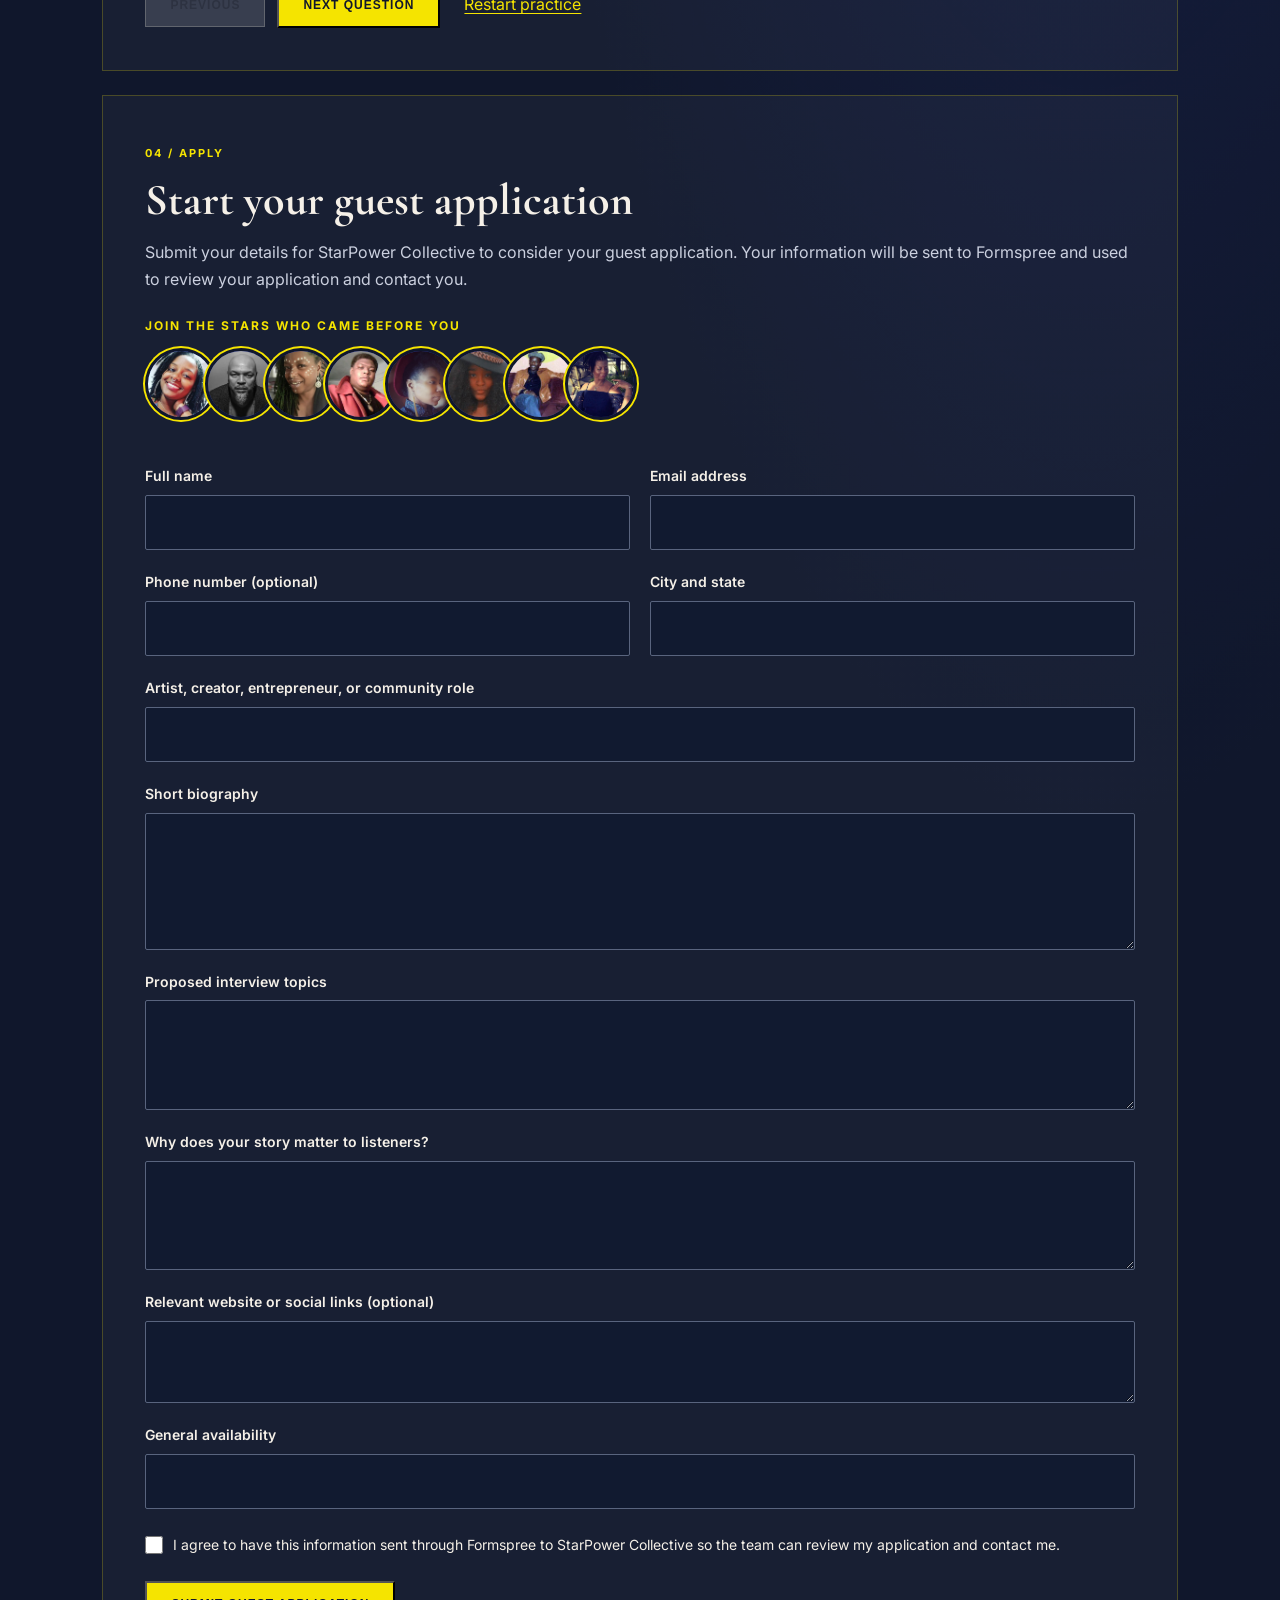
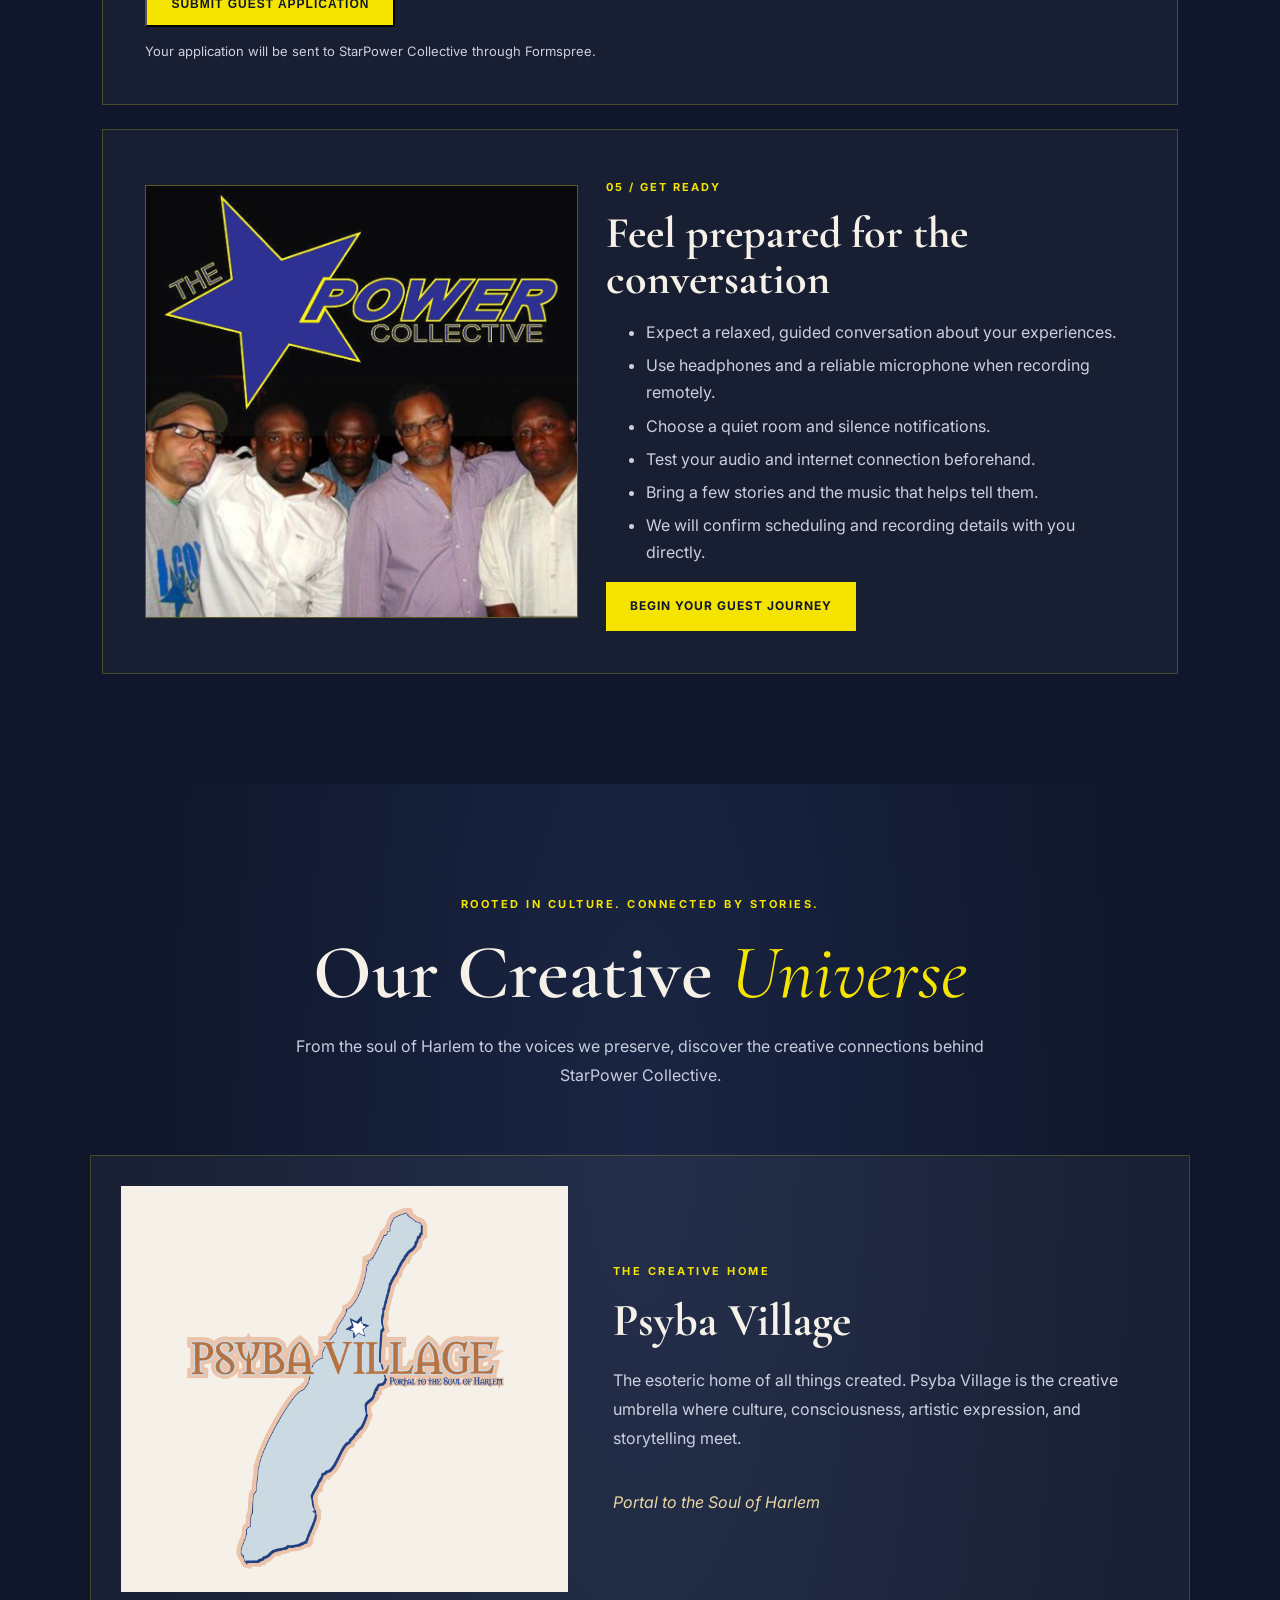
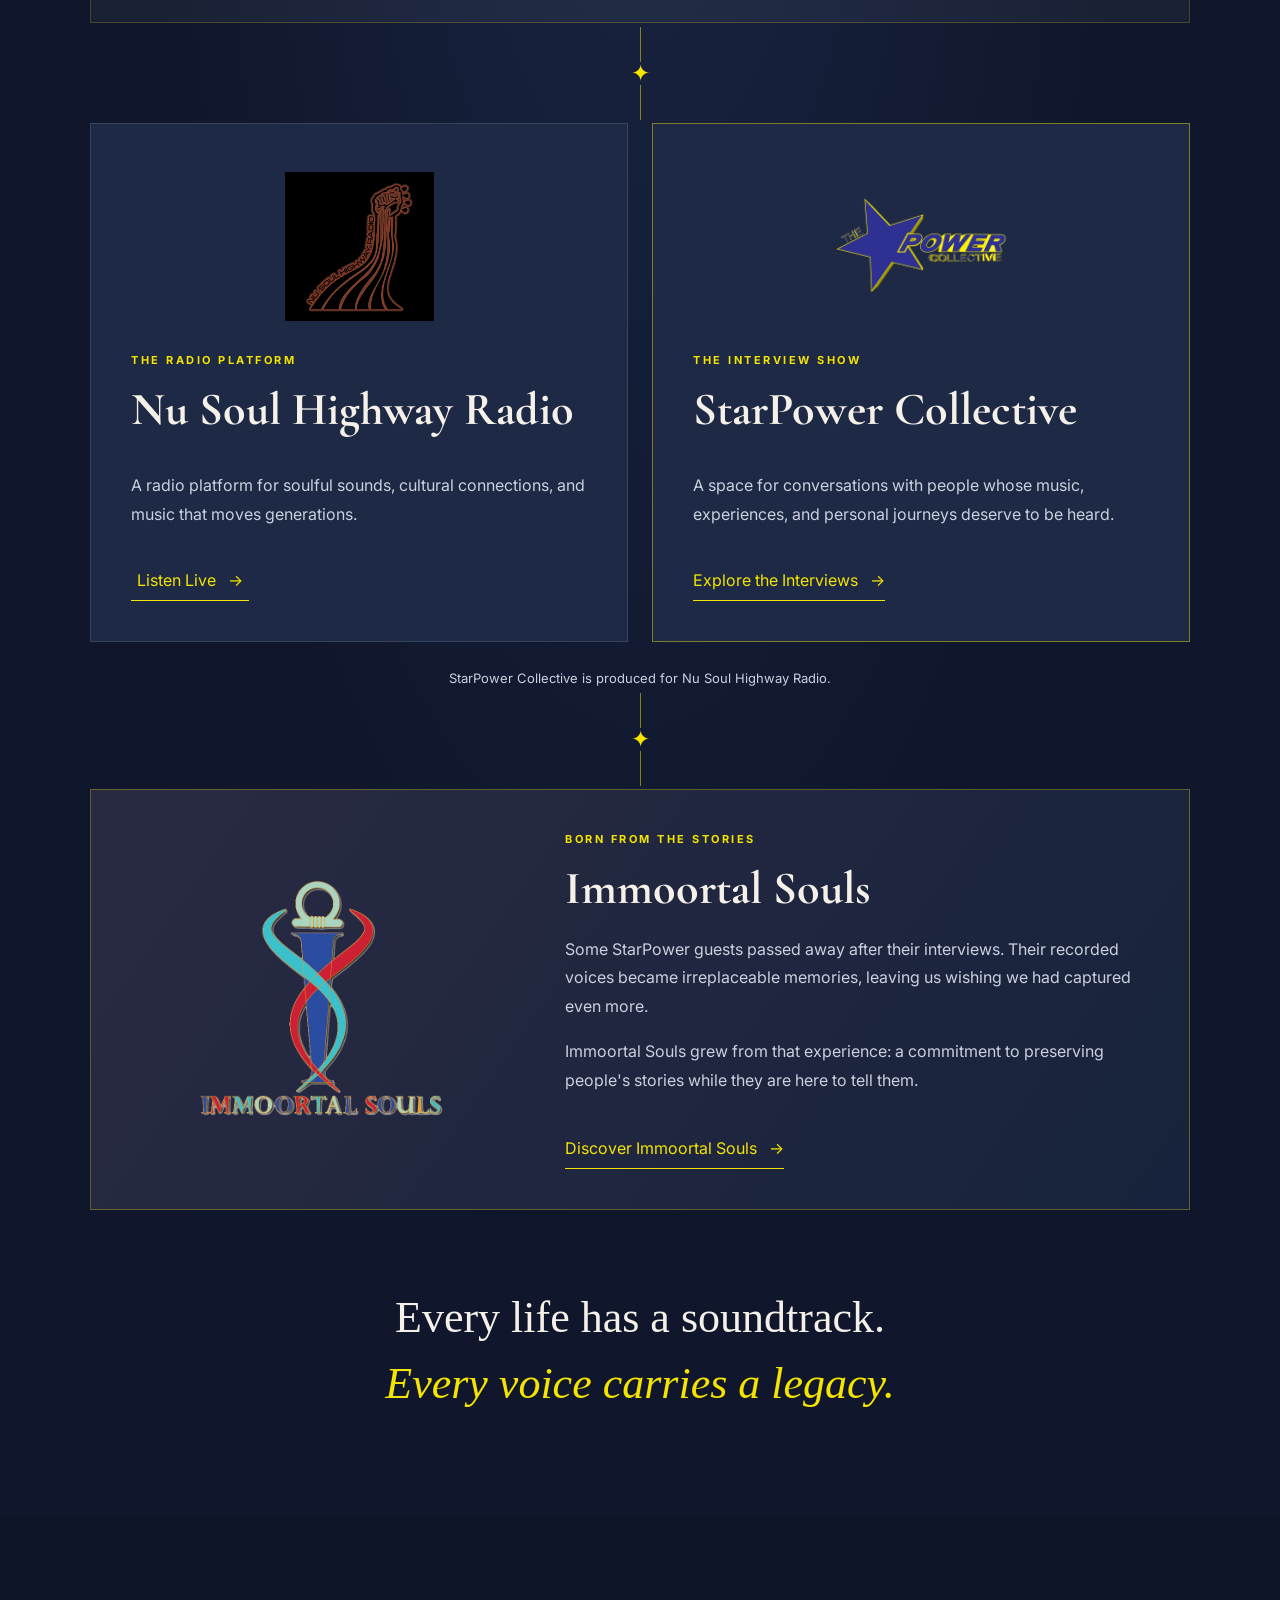
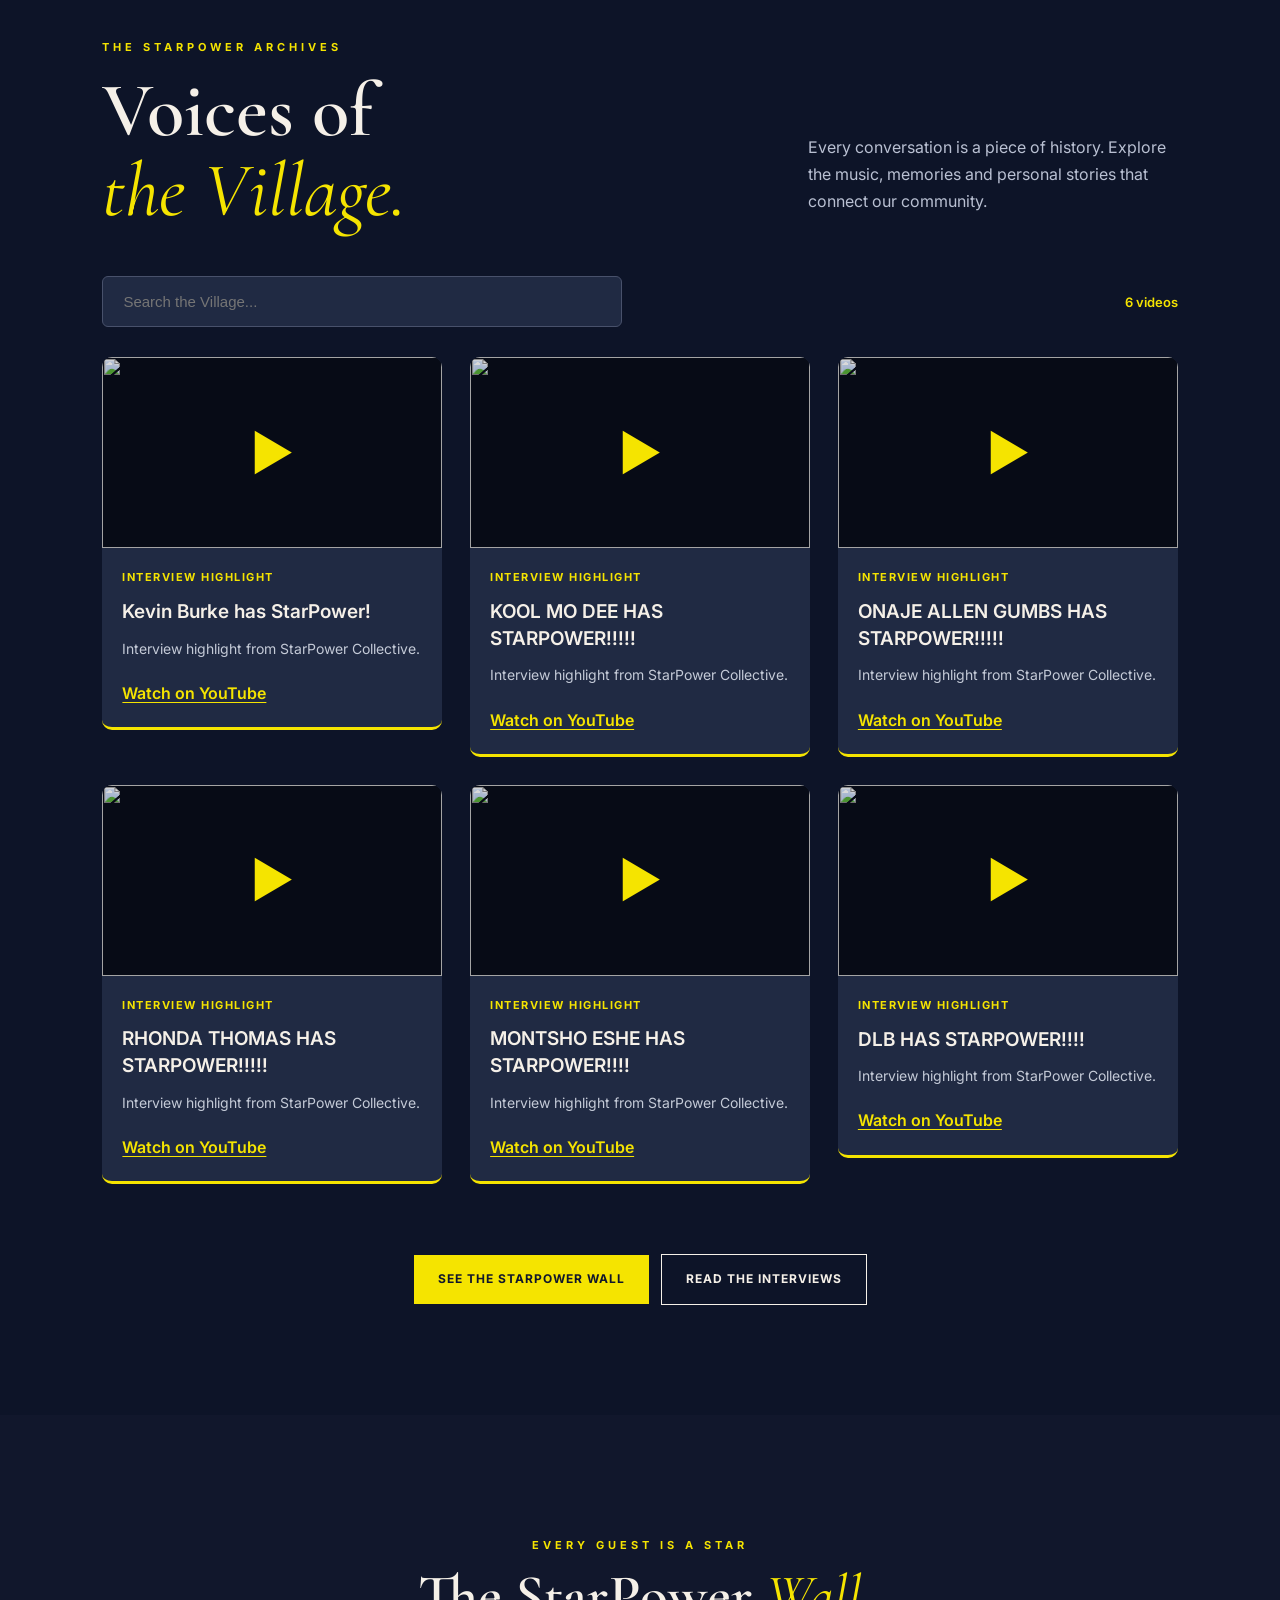
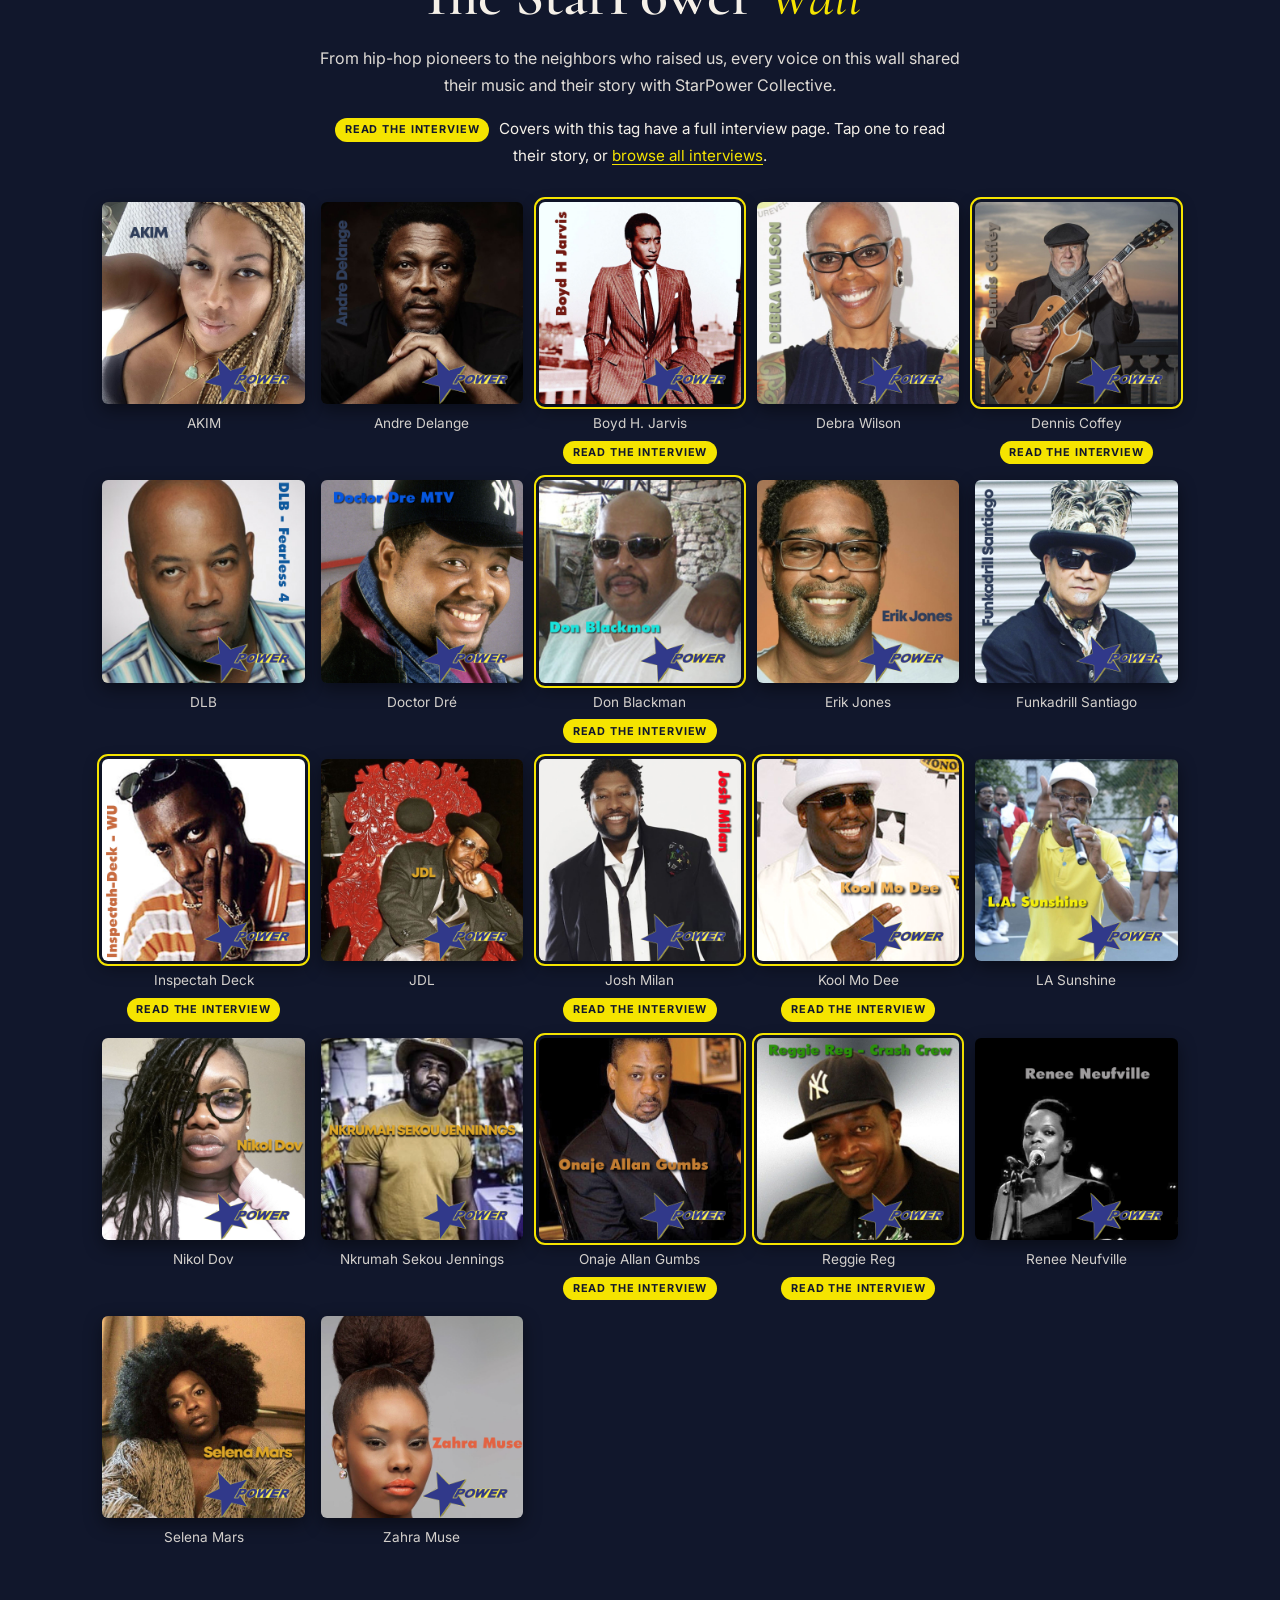
==== commit e3ad66fd: "commit all" ====
--- a/index.html
+++ b/index.html
@@ -349,6 +349,25 @@
           <blockquote class="story-quote">Do you have StarPower? Sure, you do.</blockquote>
         </div>
       </div>
+
+      <script>
+      (() => {
+        const wrap = document.querySelector("#story .story-origin");
+        const img = wrap && wrap.querySelector(".story-origin-image img");
+        if (!img || matchMedia("(prefers-reduced-motion: reduce)").matches) return;
+        let ticking = false;
+        const move = () => {
+          const r = wrap.getBoundingClientRect();
+          const p = (r.top + r.height / 2 - innerHeight / 2) / (innerHeight / 2 + r.height / 2);
+          const k = Math.max(-1, Math.min(1, p));
+          img.style.transform = `translate3d(${(k * -3).toFixed(2)}%, ${(k * 14).toFixed(2)}%, 0) scale(${(1.04 - Math.abs(k) * .04).toFixed(3)})`;
+          ticking = false;
+        };
+        addEventListener("scroll", () => { if (!ticking) { ticking = true; requestAnimationFrame(move); } }, { passive: true });
+        addEventListener("resize", move);
+        move();
+      })();
+      </script>
 
       <div class="story-actions">
         <a class="btn btn-gold" href="#be-a-guest">Be a Guest</a>
--- a/css/style.css
+++ b/css/style.css
@@ -2472,3 +2472,27 @@
 .video-band.is-paused .vb-pause { display: none; }
 .video-band-toggle:hover, .video-band-toggle:focus-visible { background: var(--gold); color: #10172c; outline: none; }
 @media (prefers-reduced-motion: reduce) { .video-band-media { top: 0; height: 100%; transform: none !important; } }
+
+/* ===== Our Story: big crew star with parallax + fade to the right ===== */
+#story .story-origin { position: relative; isolation: isolate; grid-template-columns: minmax(0, 1fr) minmax(0, 1fr); max-width: 1240px; }
+#story .story-origin-image { position: relative; z-index: -1; overflow: visible; }
+#story .story-origin-image img {
+  width: 138%; max-width: none; margin-left: -6%;
+  background: none;
+  filter: drop-shadow(0 0 28px rgba(245, 228, 0, .22));
+  will-change: transform;
+  -webkit-mask-image: linear-gradient(90deg, #000 0%, #000 36%, rgba(0, 0, 0, .8) 50%, rgba(0, 0, 0, .45) 66%, rgba(0, 0, 0, .15) 82%, transparent 96%);
+          mask-image: linear-gradient(90deg, #000 0%, #000 36%, rgba(0, 0, 0, .8) 50%, rgba(0, 0, 0, .45) 66%, rgba(0, 0, 0, .15) 82%, transparent 96%);
+}
+#story .story-origin-copy { position: relative; z-index: 1; text-shadow: 0 1px 12px rgba(16, 23, 44, .9); }
+#story { overflow: hidden; }
+@media (max-width: 767px) {
+  #story .story-origin { grid-template-columns: minmax(0, 1fr); }
+  #story .story-origin-image { width: 100%; }
+  #story .story-origin-image img {
+    width: 125%; margin: 0 -12.5%;
+    -webkit-mask-image: linear-gradient(180deg, #000 0%, #000 60%, transparent 100%);
+            mask-image: linear-gradient(180deg, #000 0%, #000 60%, transparent 100%);
+  }
+}
+@media (prefers-reduced-motion: reduce) { #story .story-origin-image img { transform: none !important; } }
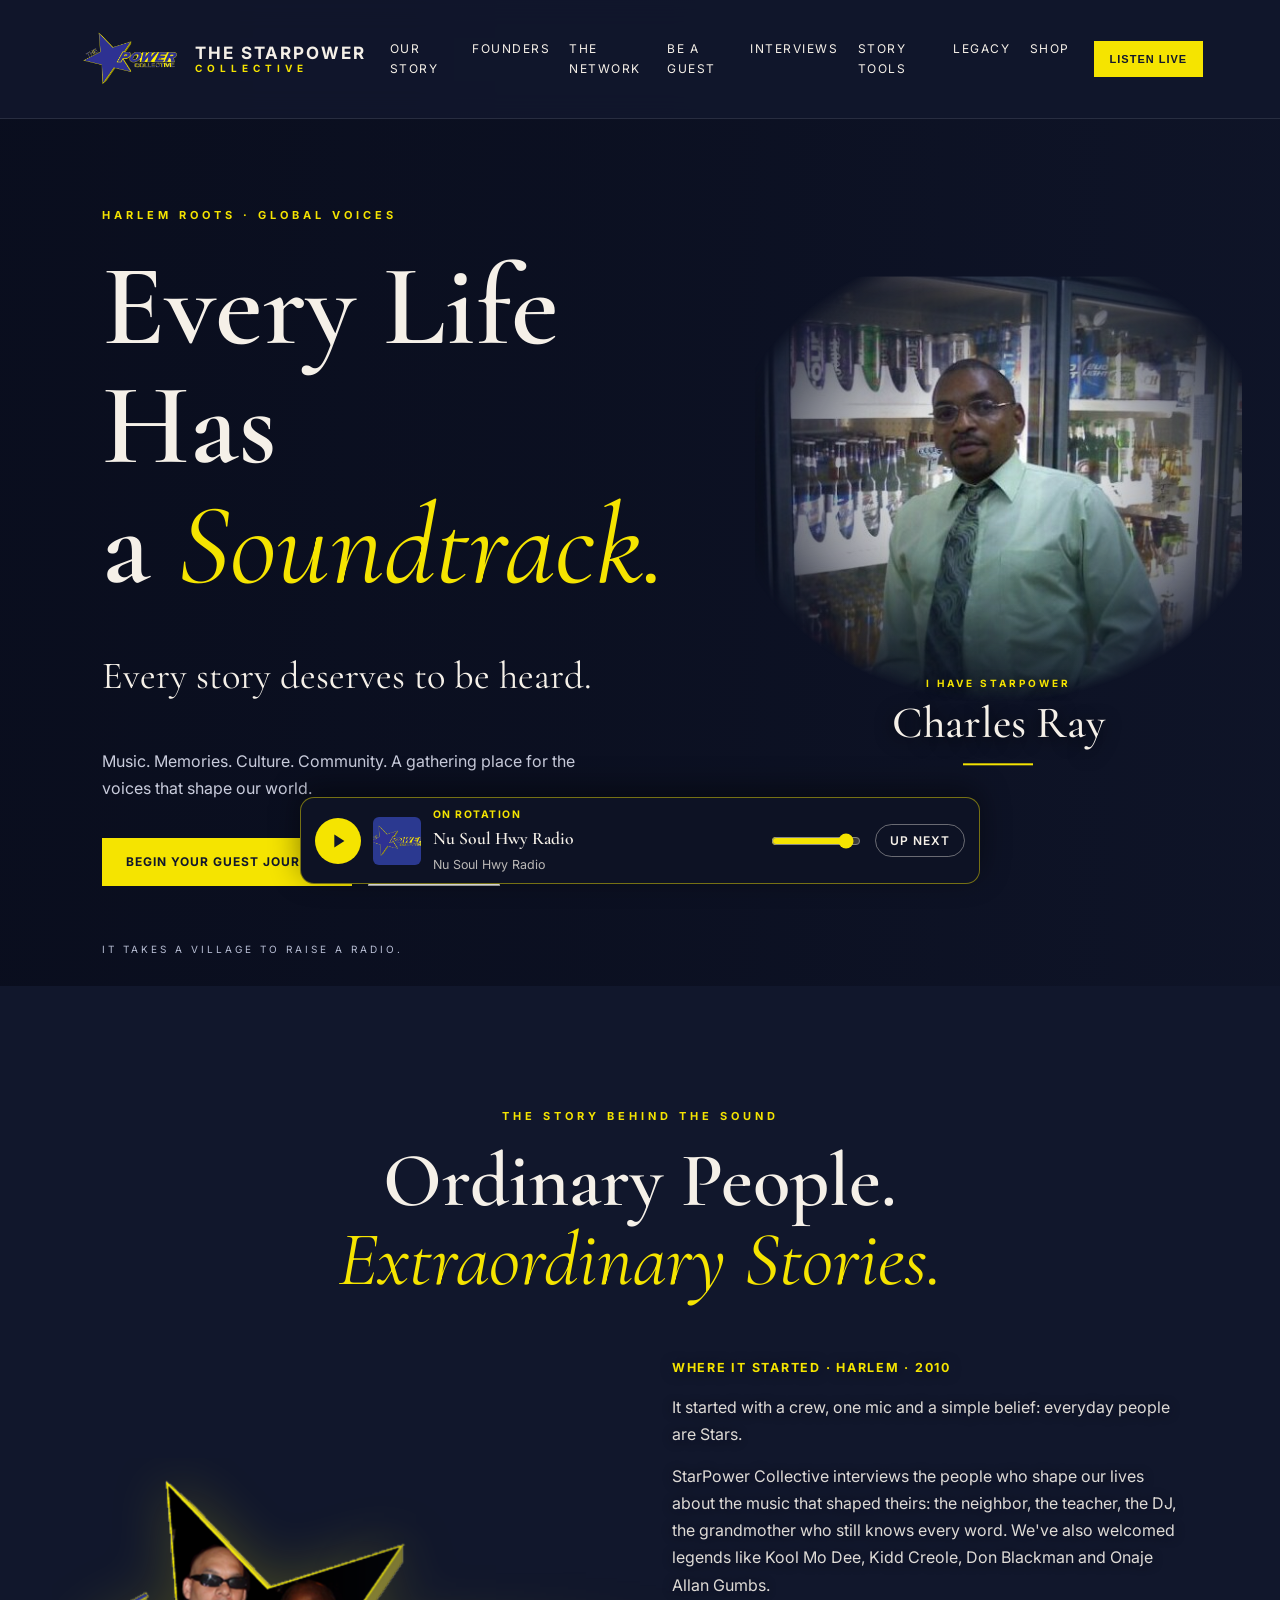
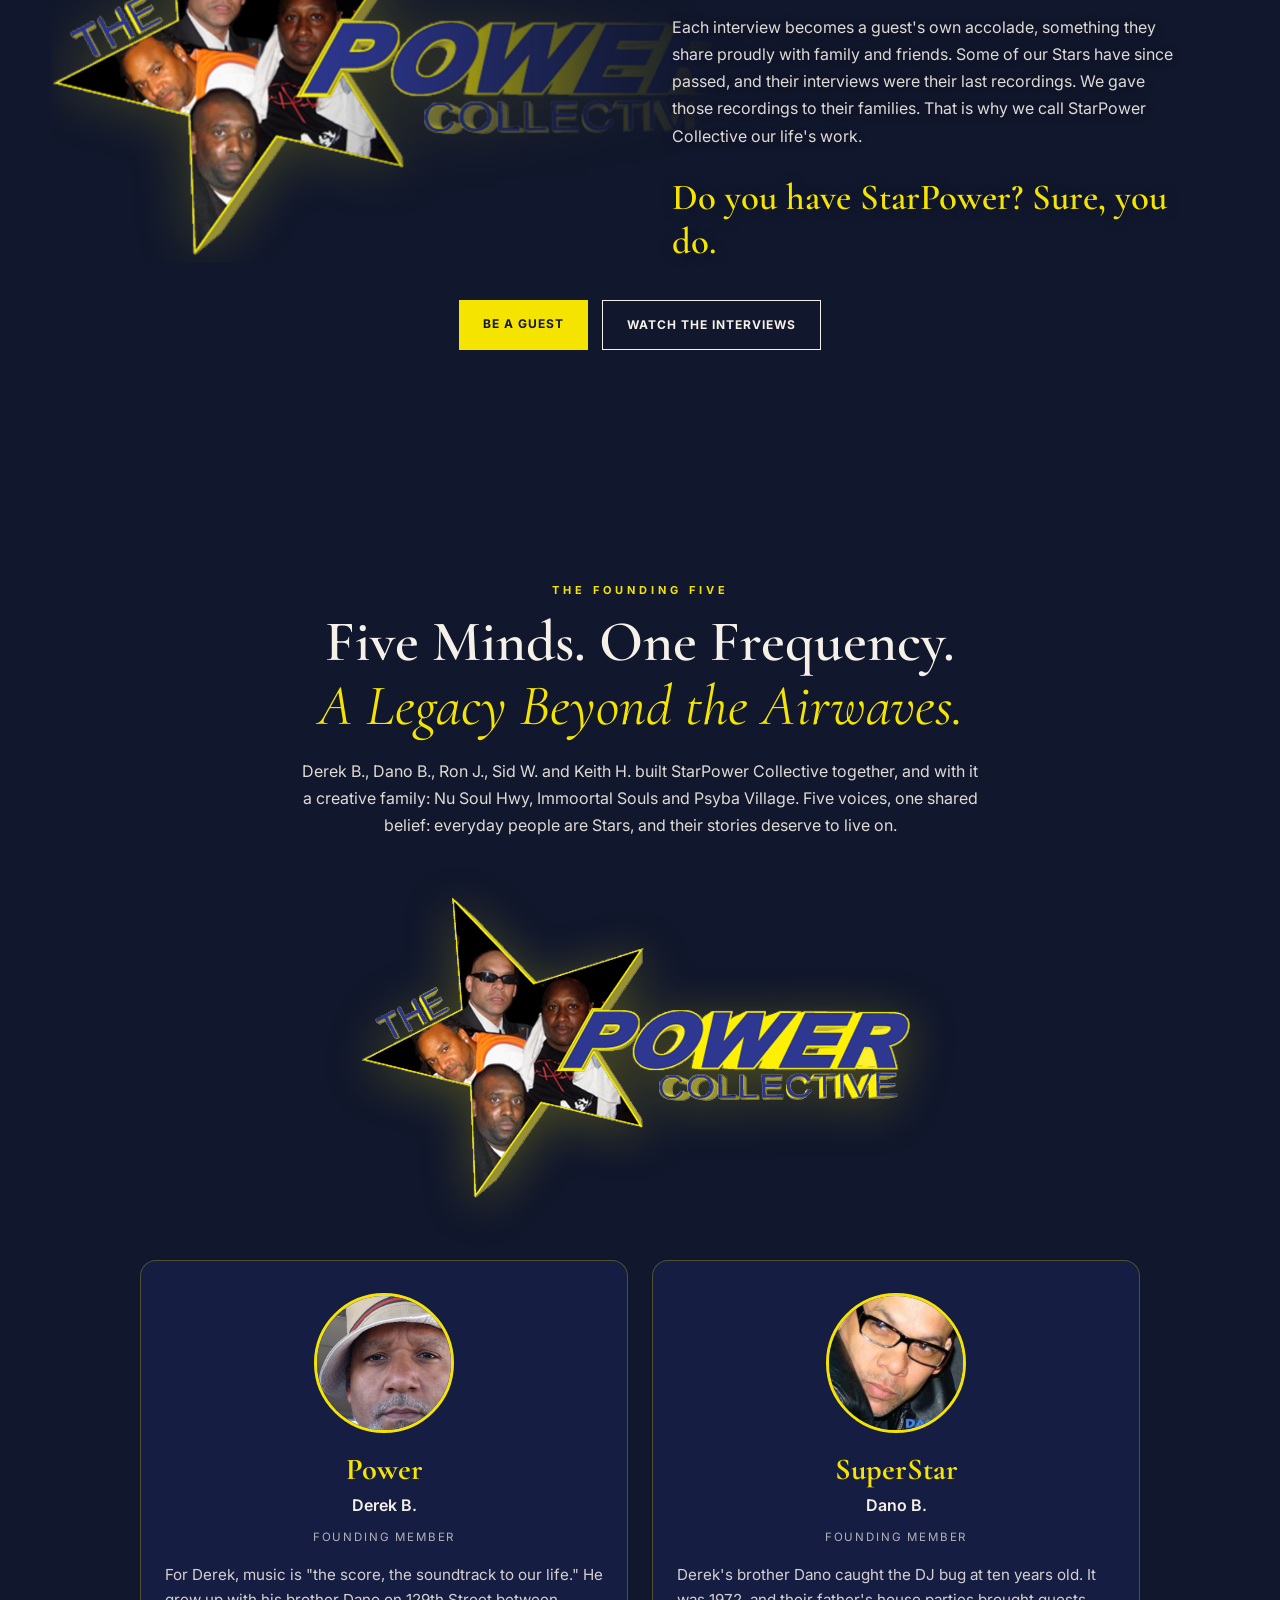
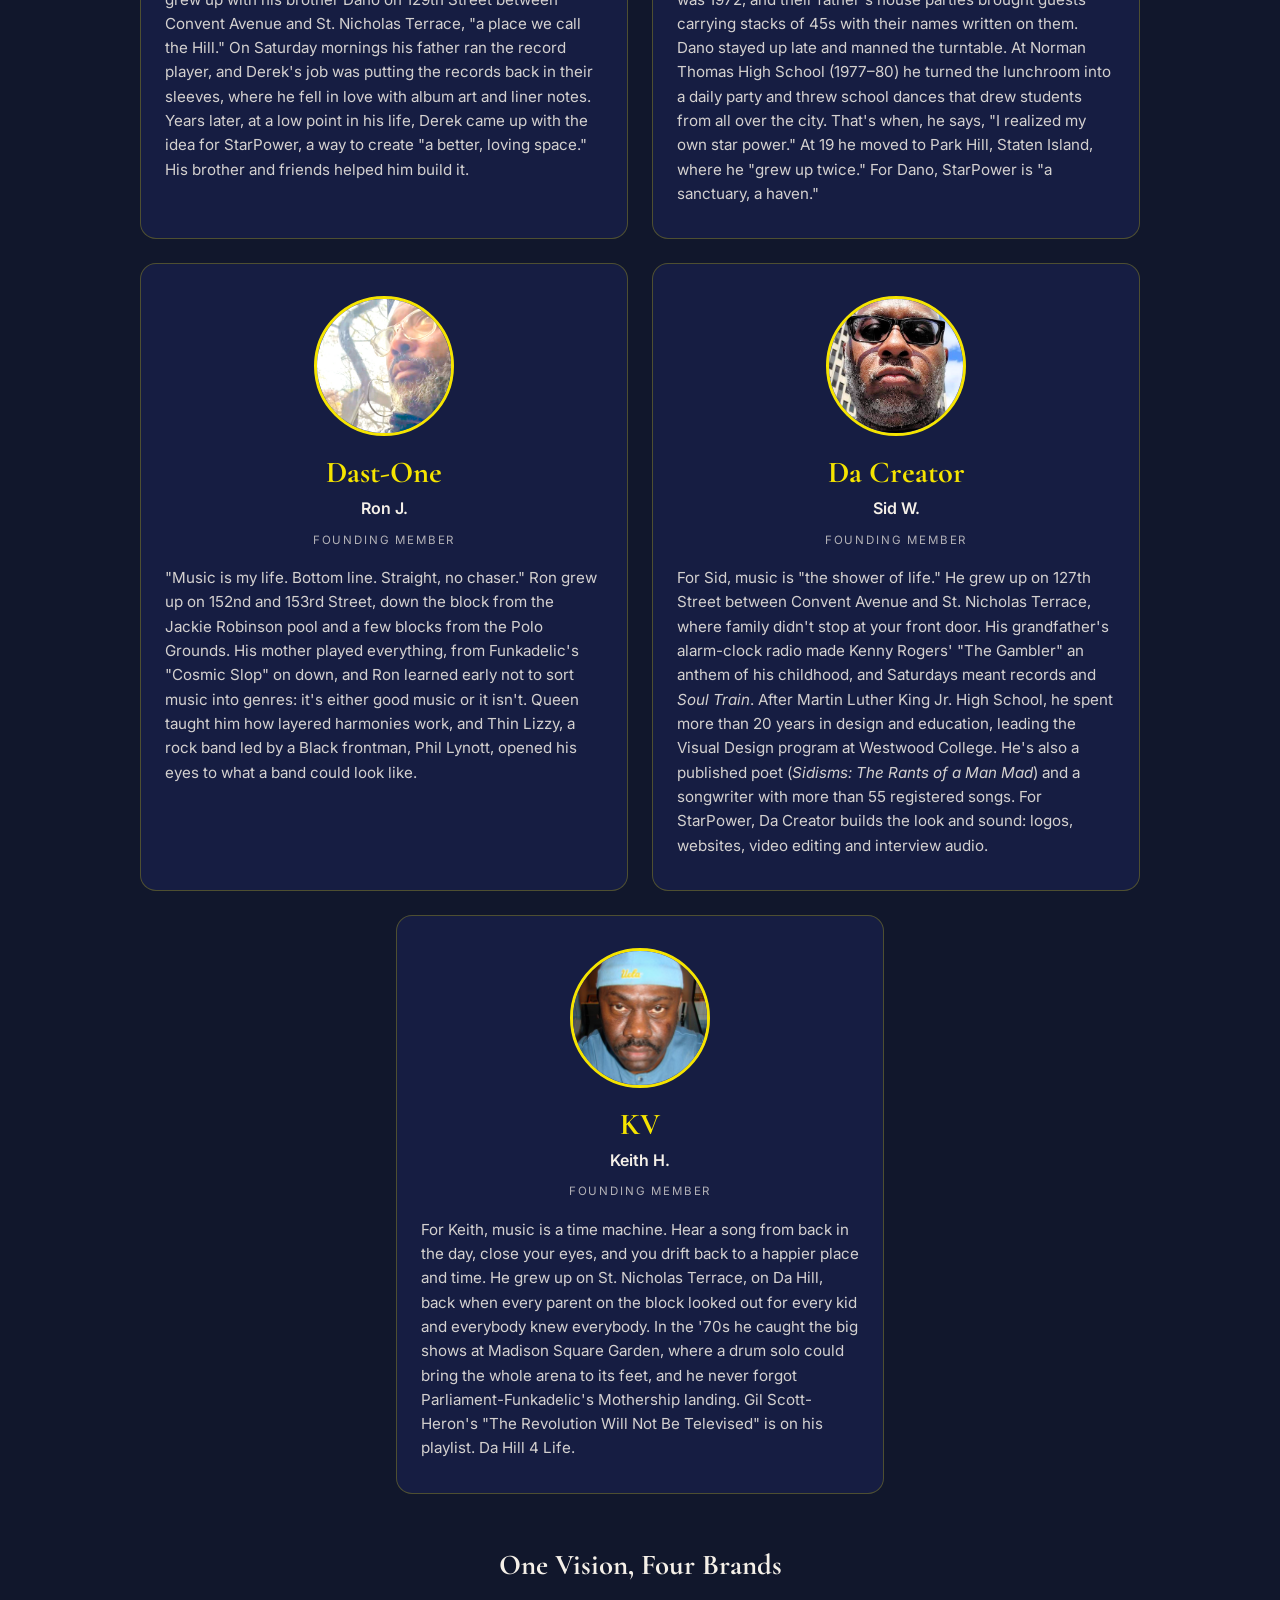
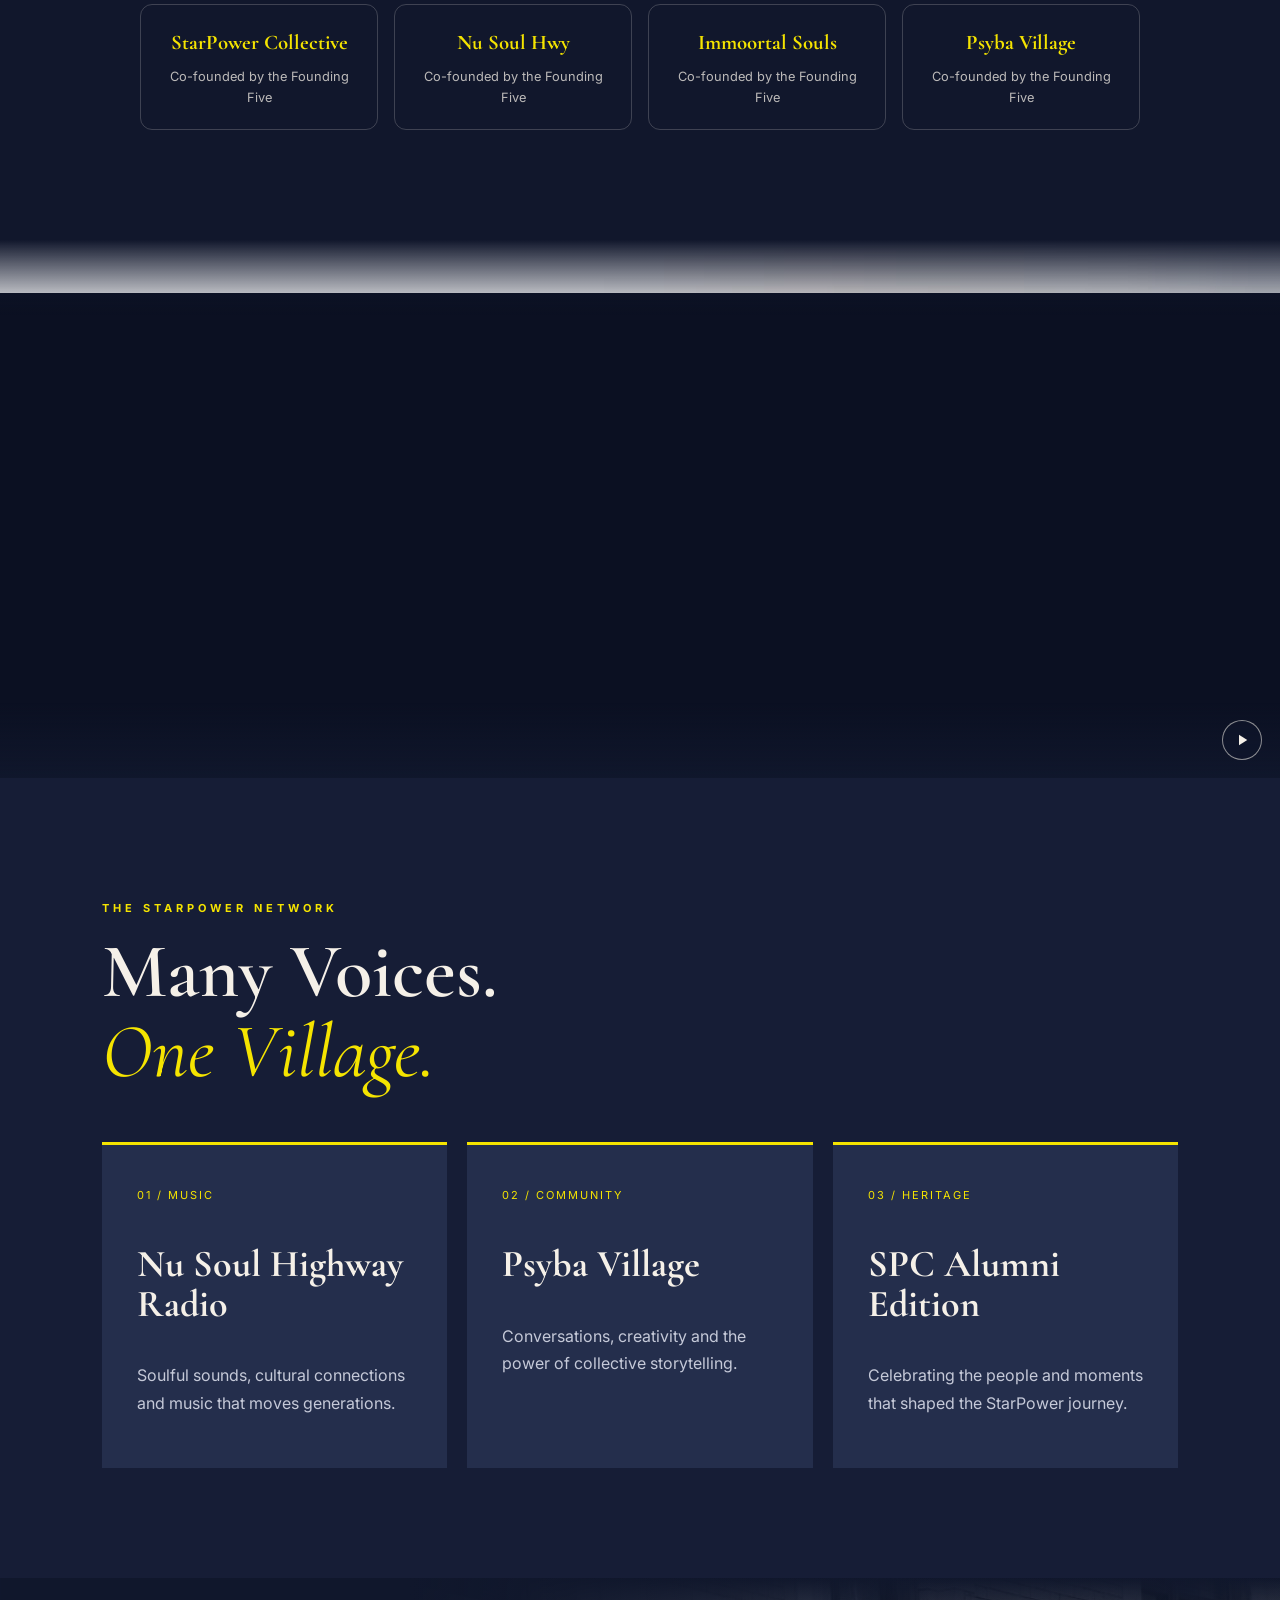
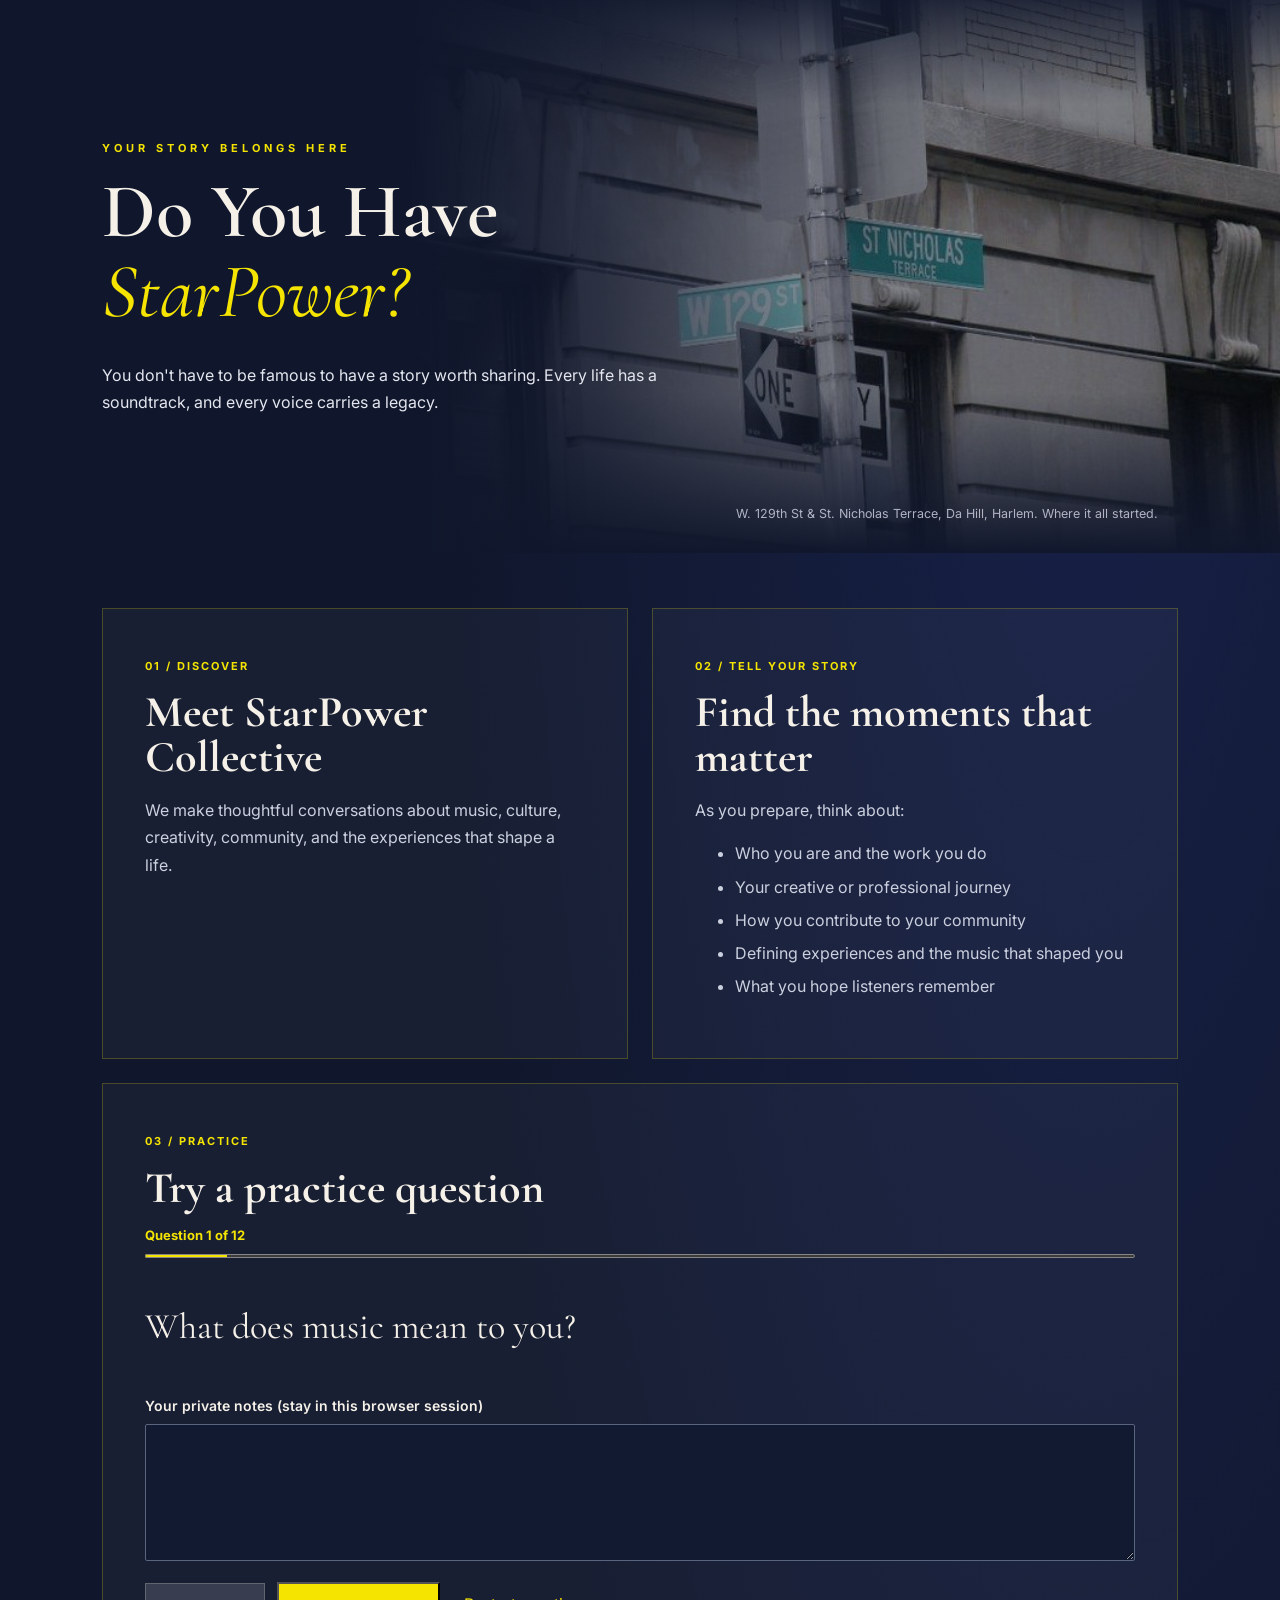
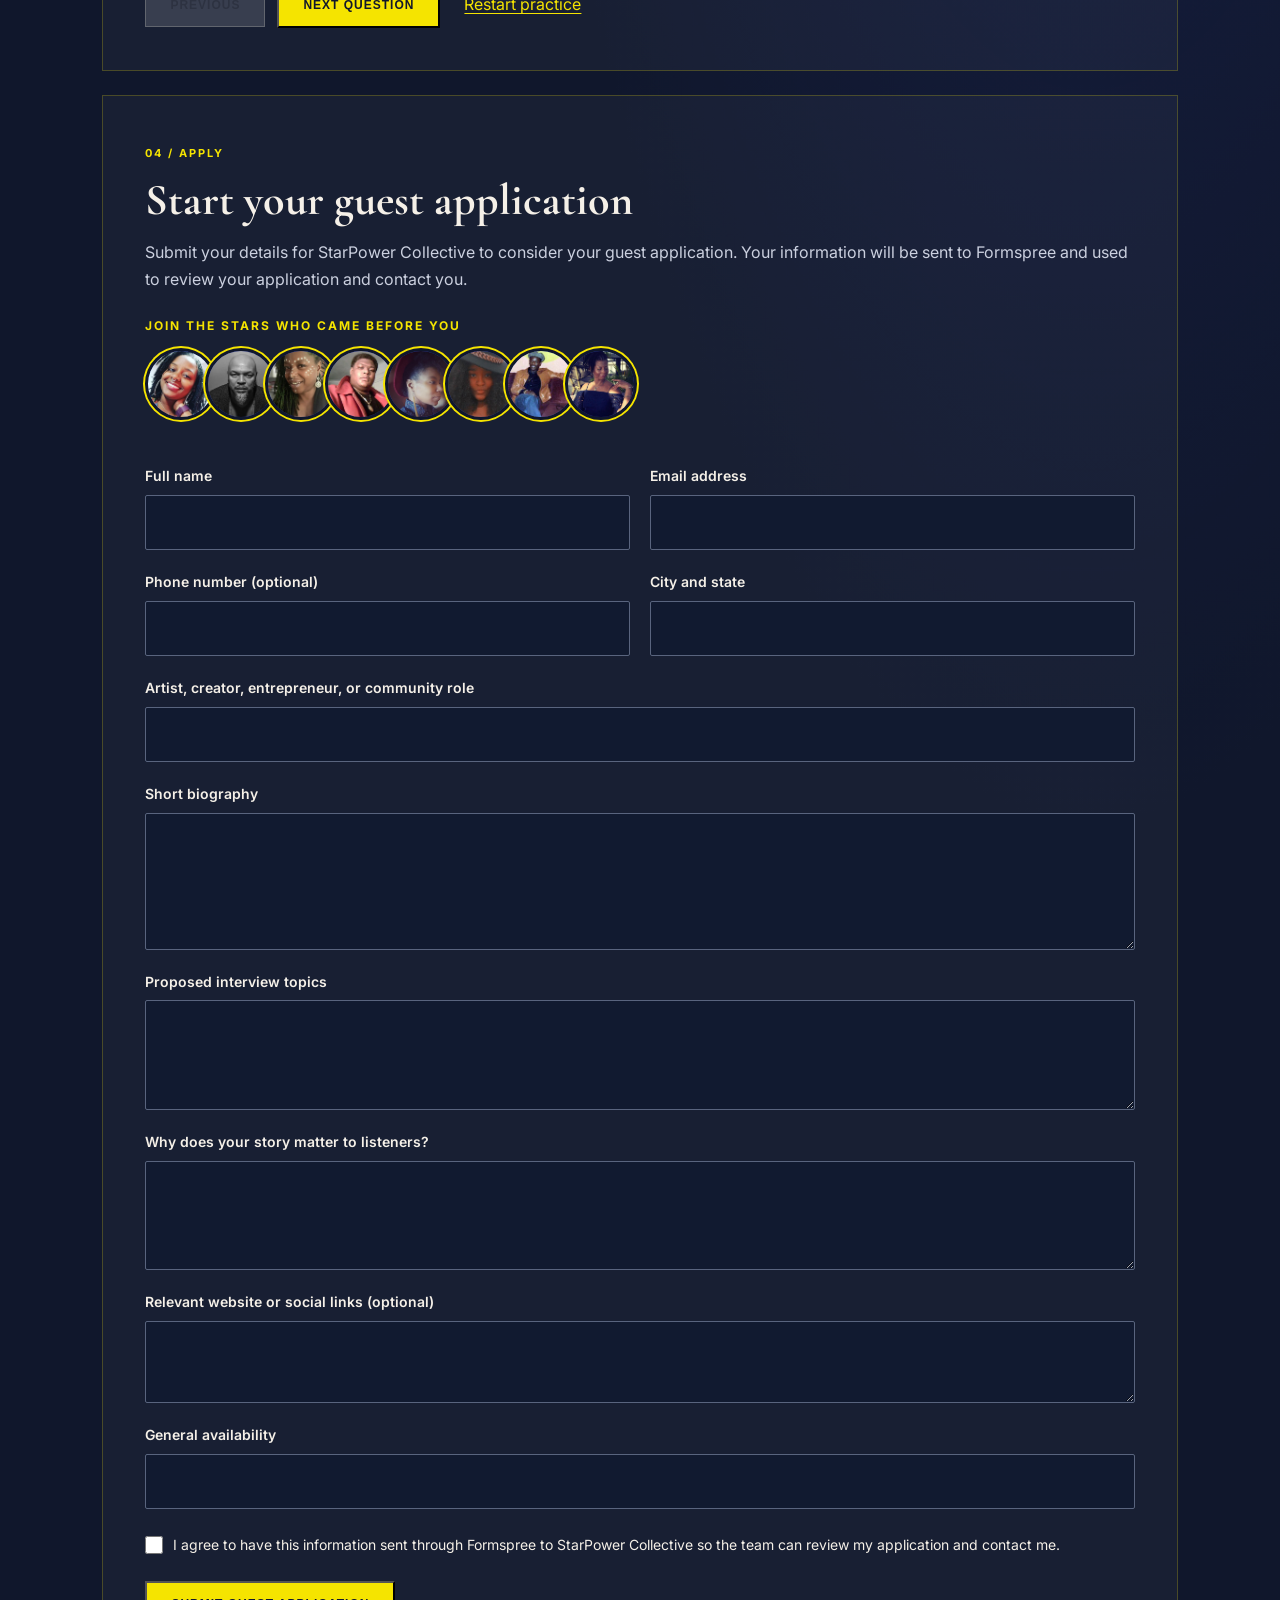
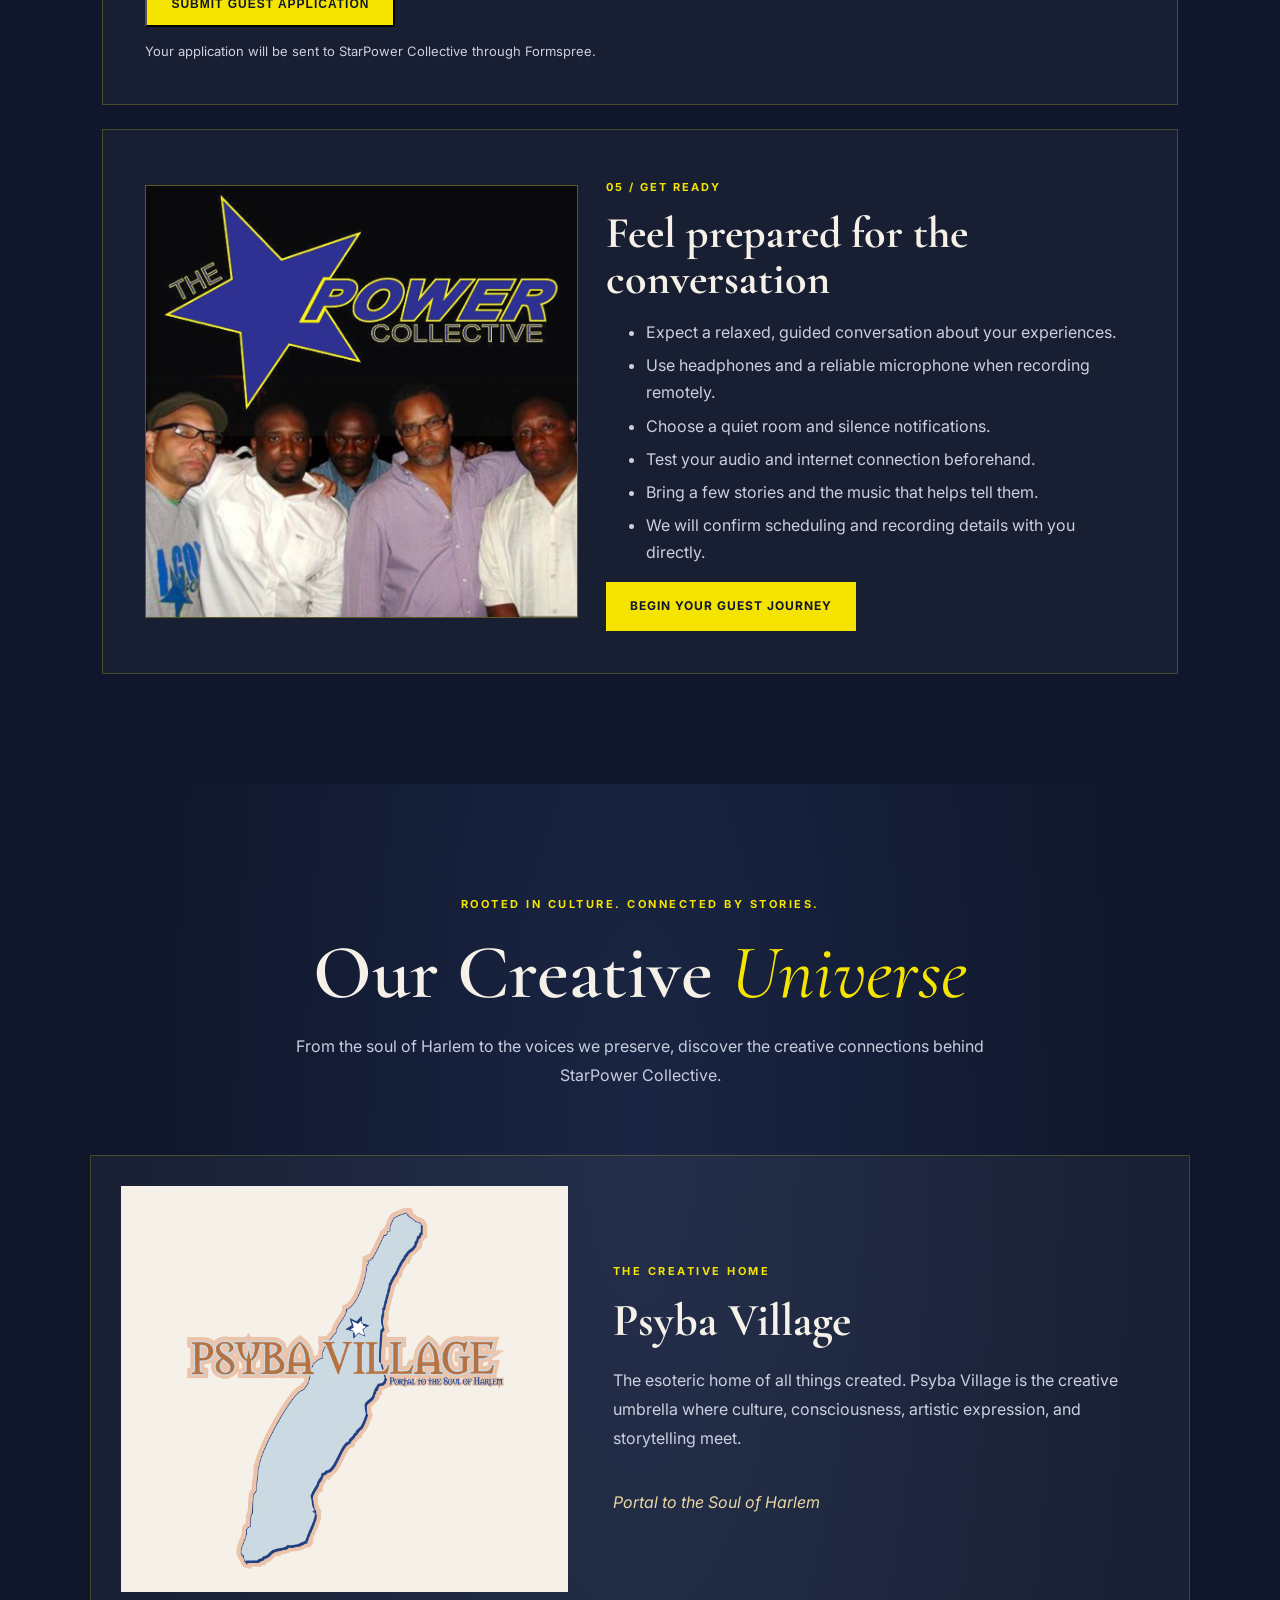
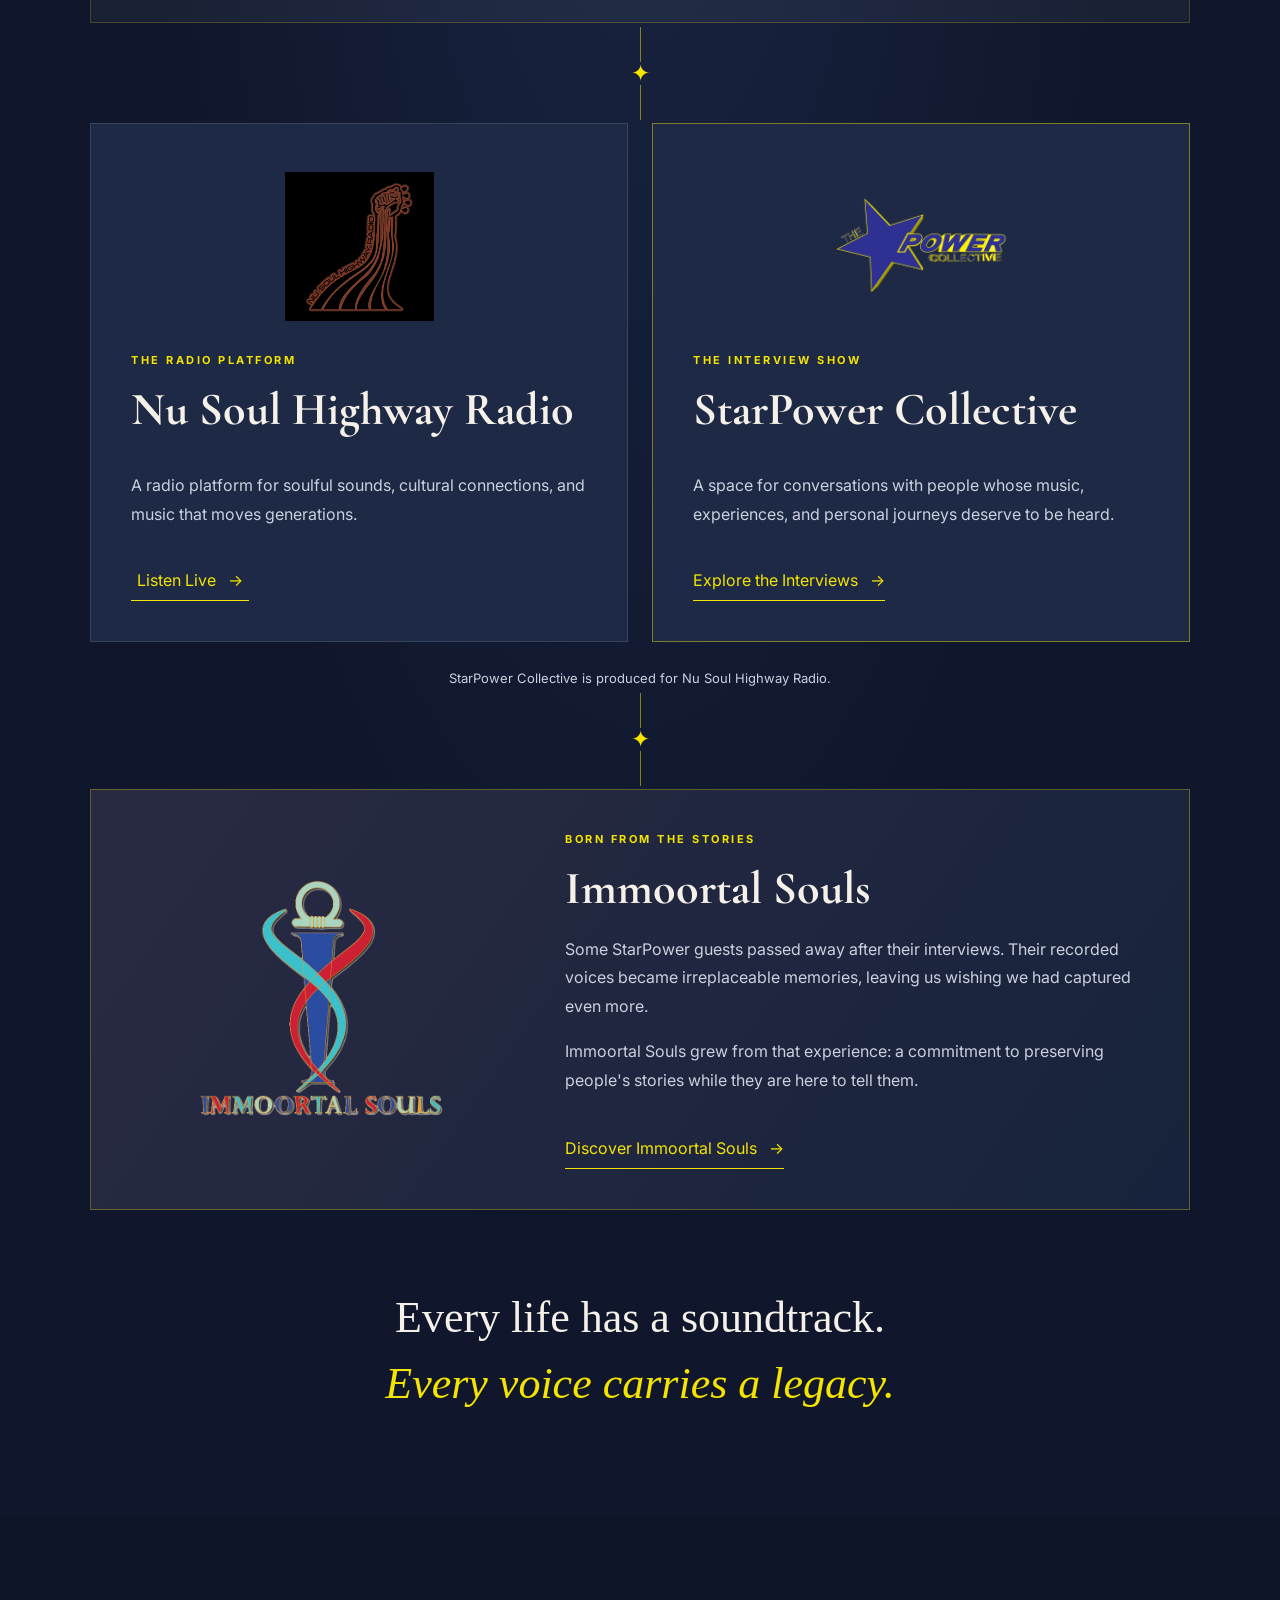
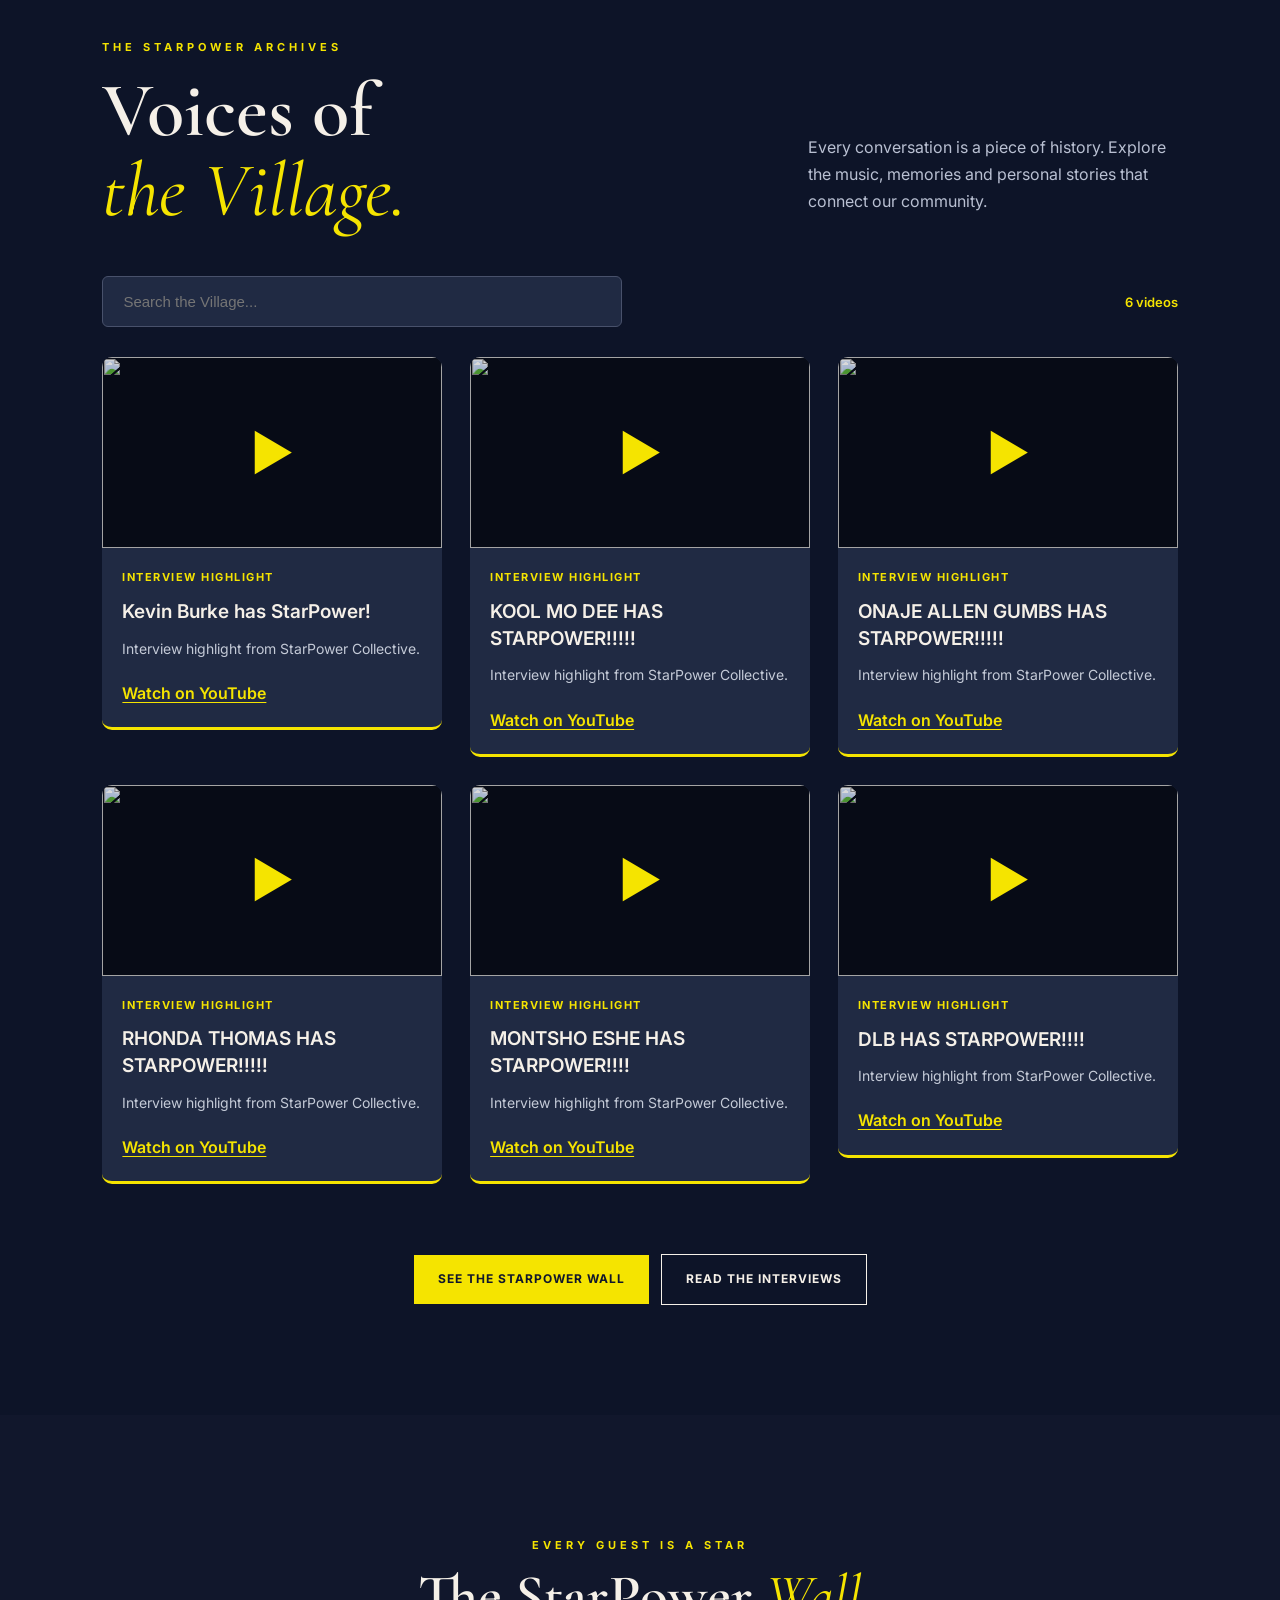
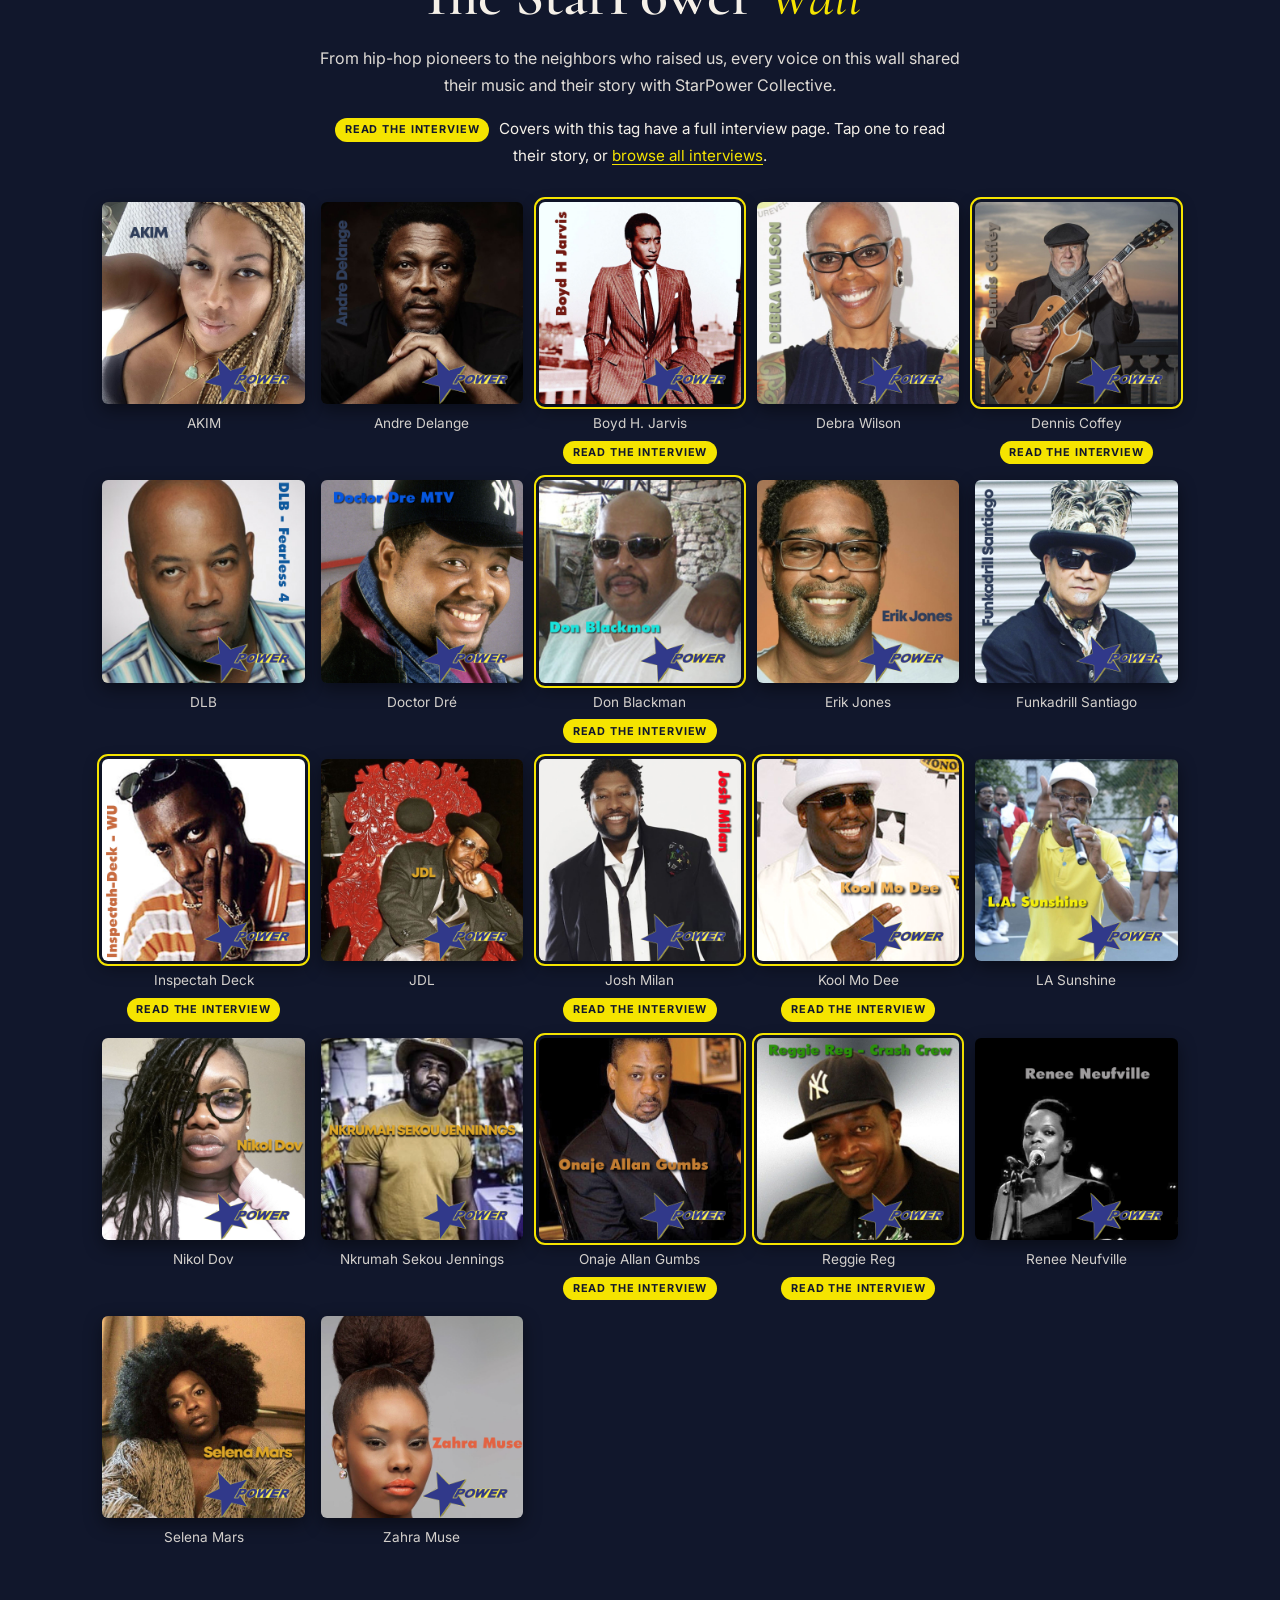
==== commit 4f82273e: "commit all" ====
--- a/index.html
+++ b/index.html
@@ -1212,6 +1212,9 @@
          (for example data-booking-url="https://calendly.com/your-link"). Leave it empty to use the form. -->
     <section class="legacy section imsouls" id="legacy" aria-labelledby="imsouls-title"
              data-booking-url="">
+      <div class="imsouls-float" aria-hidden="true">
+        <img src="images/is-logo.png" alt="" width="792" height="612" loading="lazy" decoding="async">
+      </div>
       <div class="imsouls-inner">
         <p class="eyebrow imsouls-eyebrow">INTRODUCING IMMOORTAL SOULS</p>
         <h2 class="imsouls-title" id="imsouls-title">Give Them Their Flowers<br><em>While They're Here.</em></h2>
@@ -1371,6 +1374,27 @@
       })();
       </script>
     </section>
+    <script>
+    (() => {
+      const sec = document.querySelector("#legacy.imsouls");
+      const logo = sec && sec.querySelector(".imsouls-float img");
+      if (!logo) return;
+      const still = matchMedia("(prefers-reduced-motion: reduce)").matches;
+      let ticking = false;
+      const move = () => {
+        const r = (sec.querySelector(".imsouls-inner") || sec).getBoundingClientRect();
+        const k = Math.max(-1.2, Math.min(1.2, (r.top + r.height / 2 - innerHeight / 2) / (innerHeight / 2 + r.height / 2)));
+        const show = Math.max(0, Math.min(1, 1.35 - Math.abs(k) * 1.6));
+        logo.style.opacity = show.toFixed(3);
+        if (!still) logo.style.transform = `translate3d(${((1 - show) * -40).toFixed(1)}px, ${(k * 120).toFixed(1)}px, 0) rotate(${(k * -4).toFixed(2)}deg)`;
+        ticking = false;
+      };
+      addEventListener("scroll", () => { if (!ticking) { ticking = true; requestAnimationFrame(move); } }, { passive: true });
+      addEventListener("resize", move);
+      move();
+    })();
+    </script>
+
 
     <section class="shop section" id="shop" aria-labelledby="shop-title">
       <p class="eyebrow">WEAR YOUR STARPOWER</p>
--- a/css/style.css
+++ b/css/style.css
@@ -2496,3 +2496,12 @@
   }
 }
 @media (prefers-reduced-motion: reduce) { #story .story-origin-image img { transform: none !important; } }
+
+/* ===== Immoortal Souls: logo that drifts in from the left on scroll ===== */
+#legacy.imsouls { position: relative; overflow: hidden; isolation: isolate; }
+.imsouls-float { position: absolute; top: 0; height: min(100%, 1100px); left: max(2%, calc(50% - 400px - 440px)); width: min(400px, calc(50% - 420px));
+  display: flex; align-items: center; z-index: -1; pointer-events: none; }
+.imsouls-float img { width: 100%; height: auto; opacity: 0; will-change: transform, opacity;
+  filter: drop-shadow(0 18px 36px rgba(0, 0, 0, .35)); transition: opacity .2s linear; }
+@media (max-width: 1199px) { .imsouls-float { display: none; } }
+@media (prefers-reduced-motion: reduce) { .imsouls-float img { transform: none !important; } }
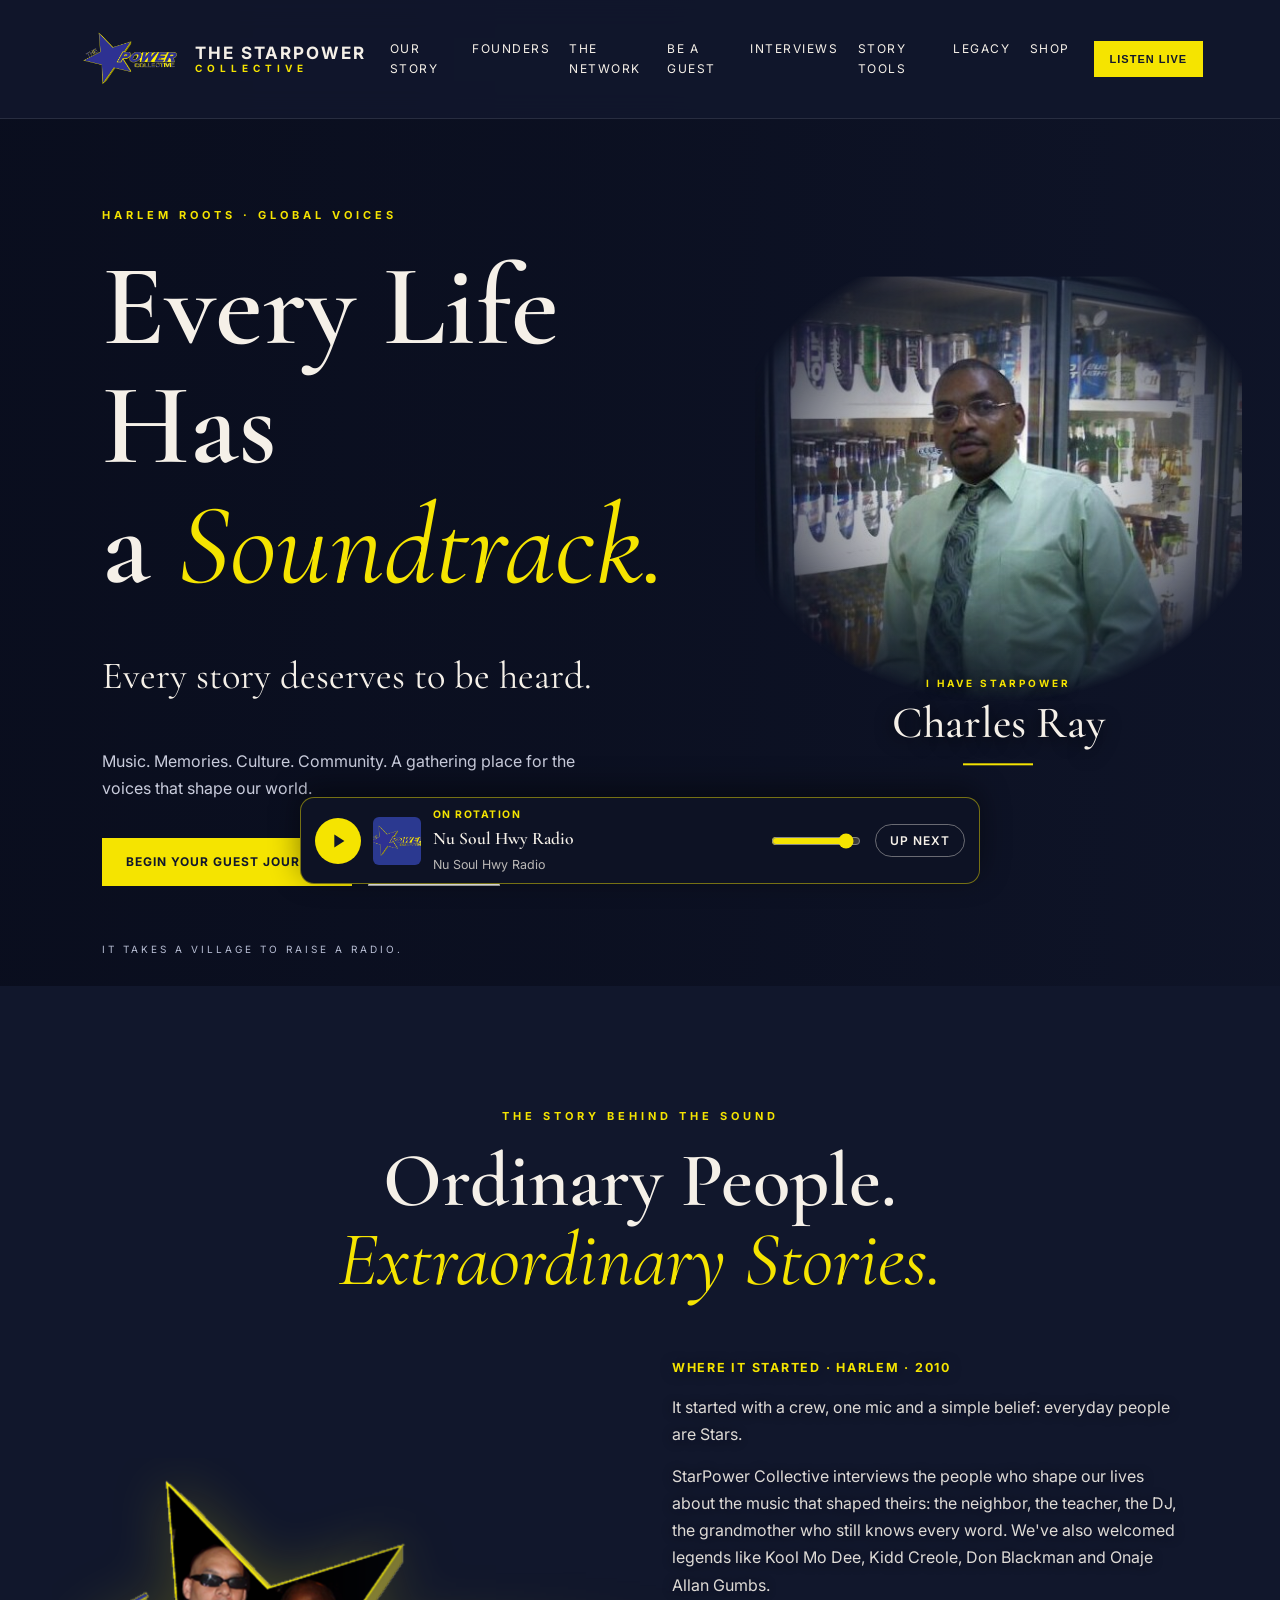
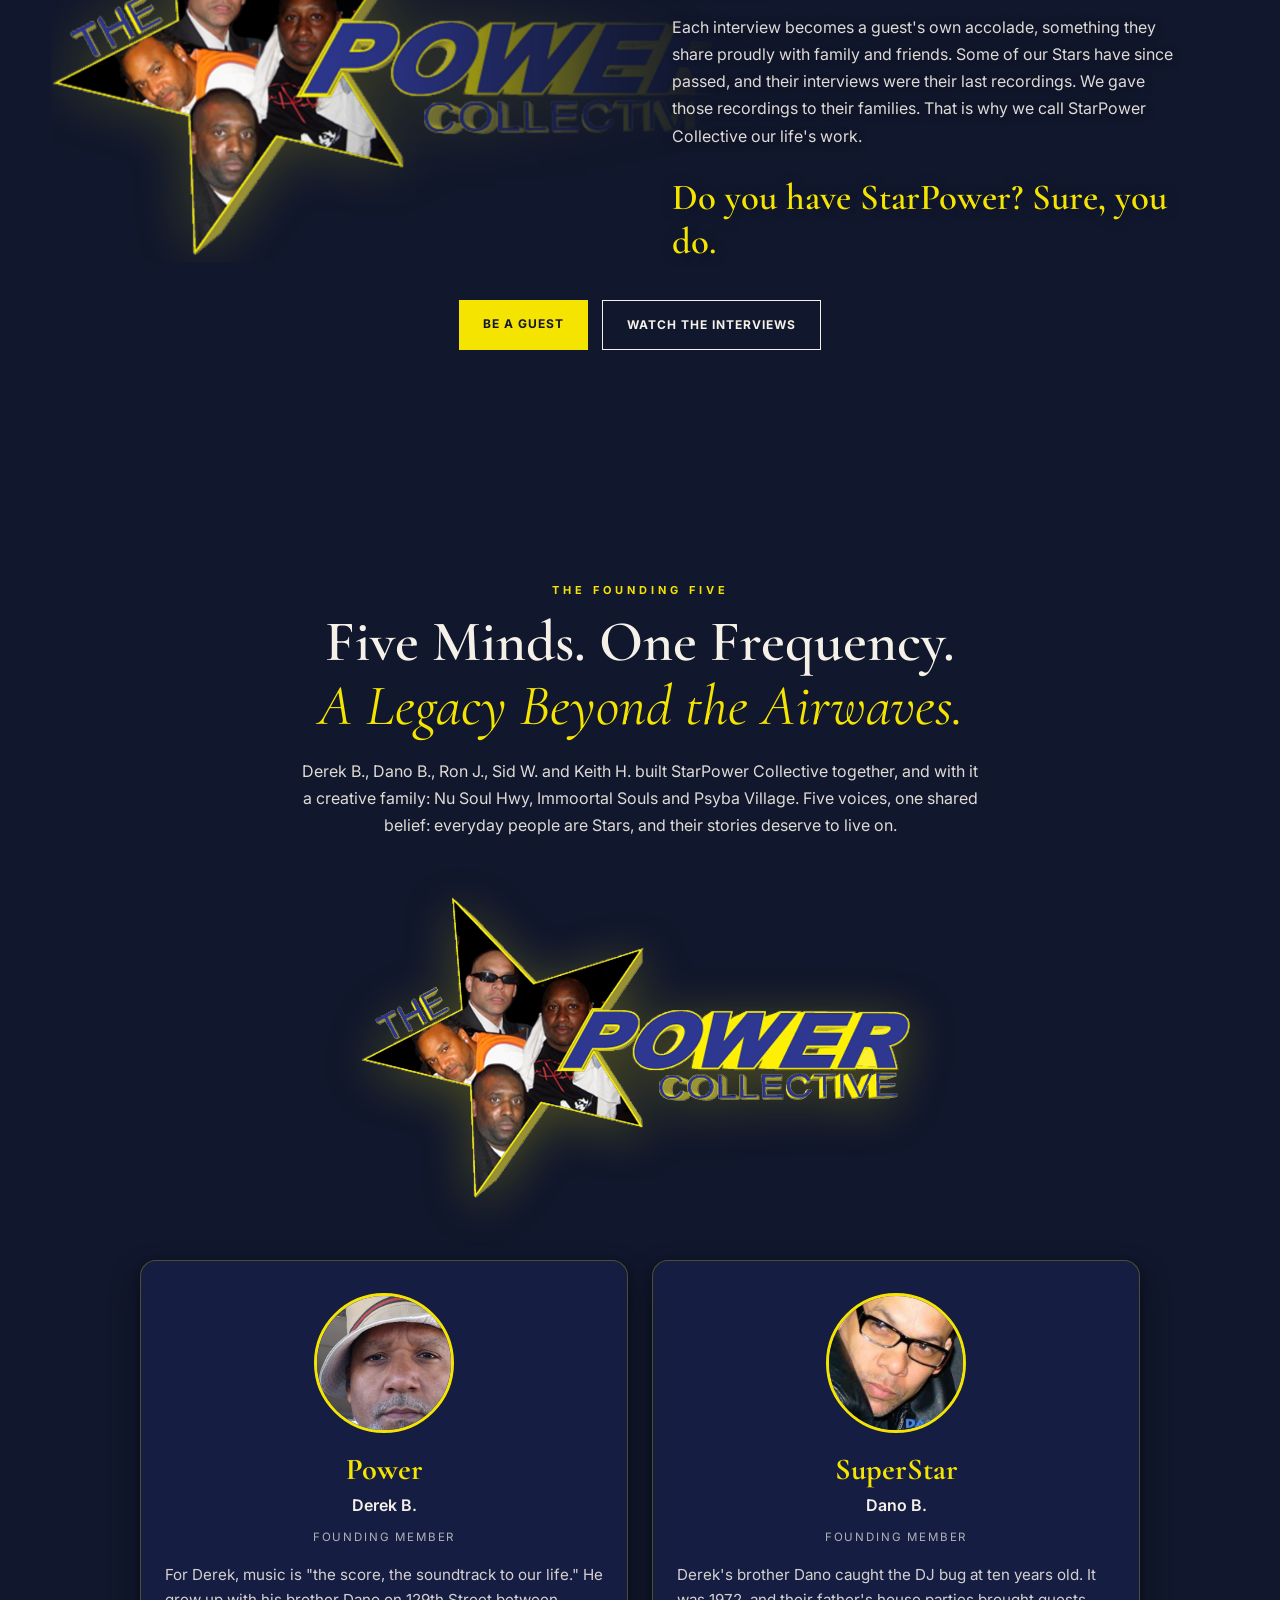
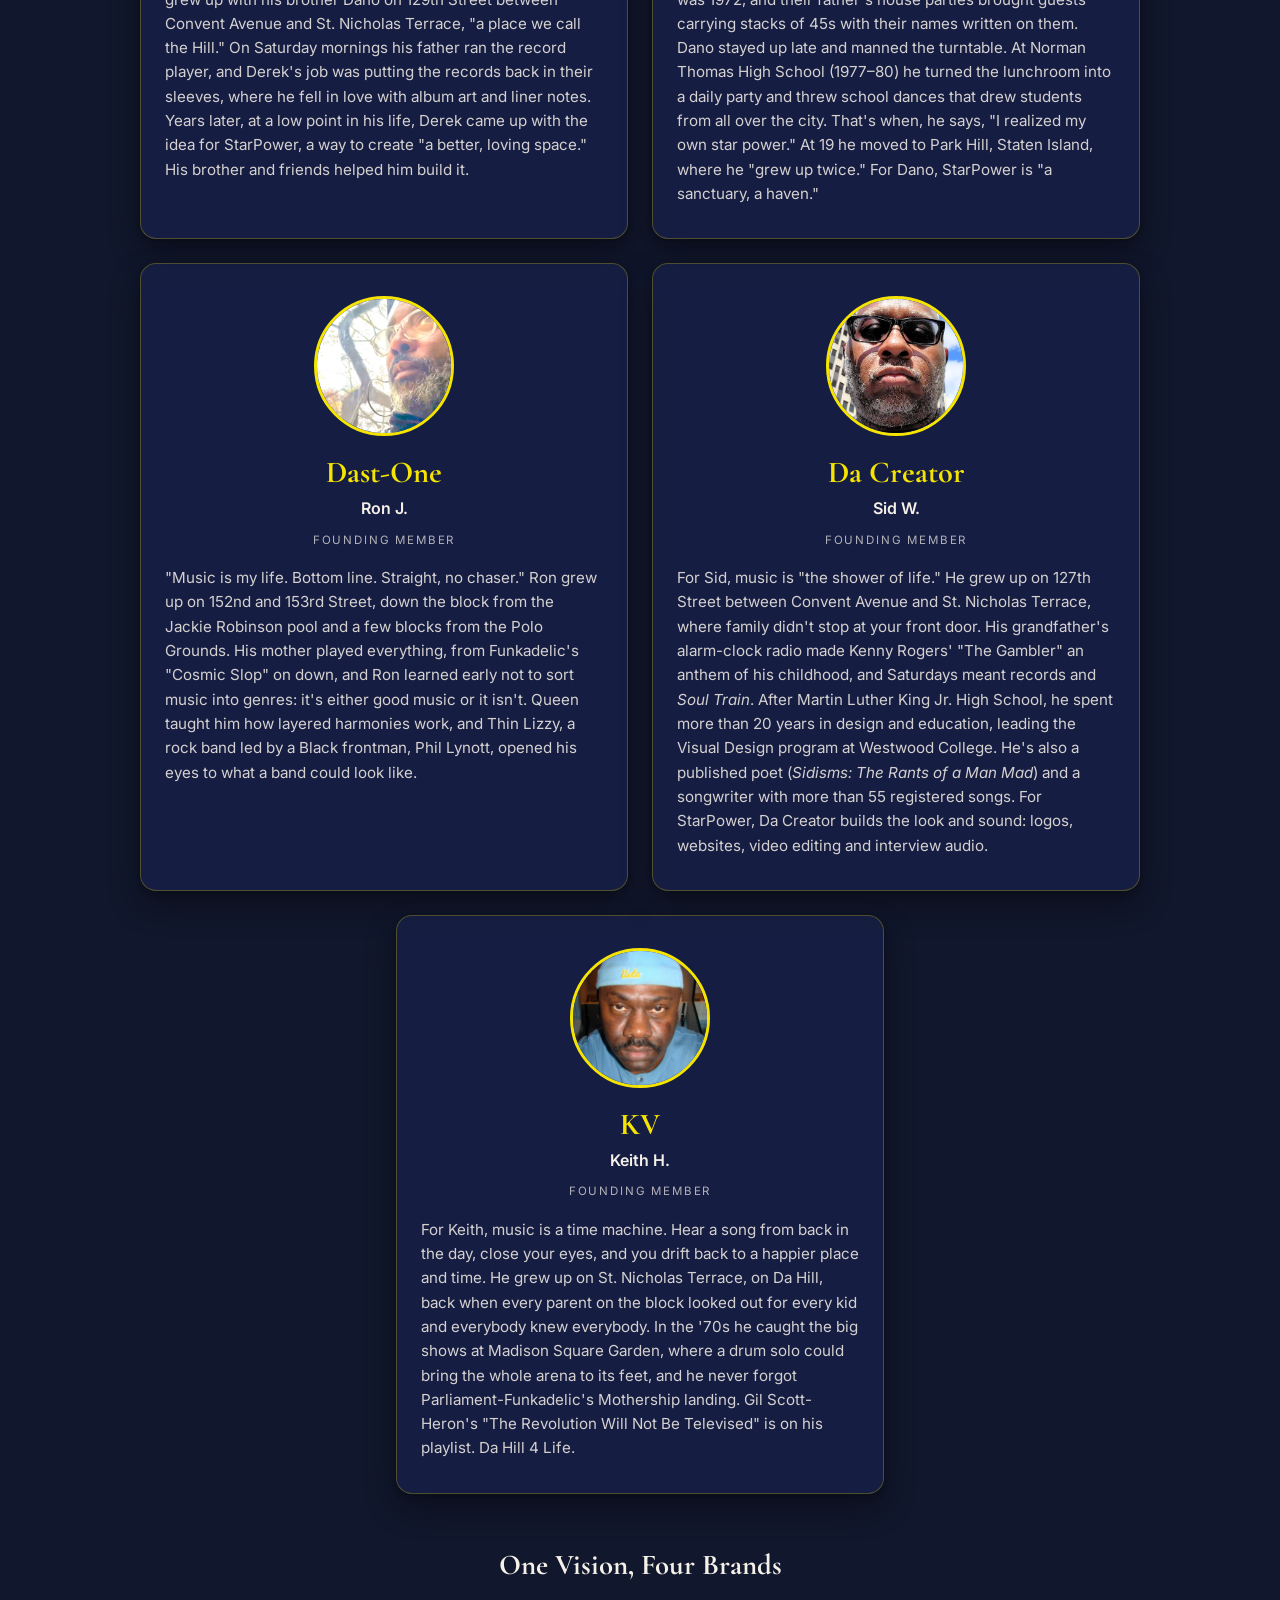
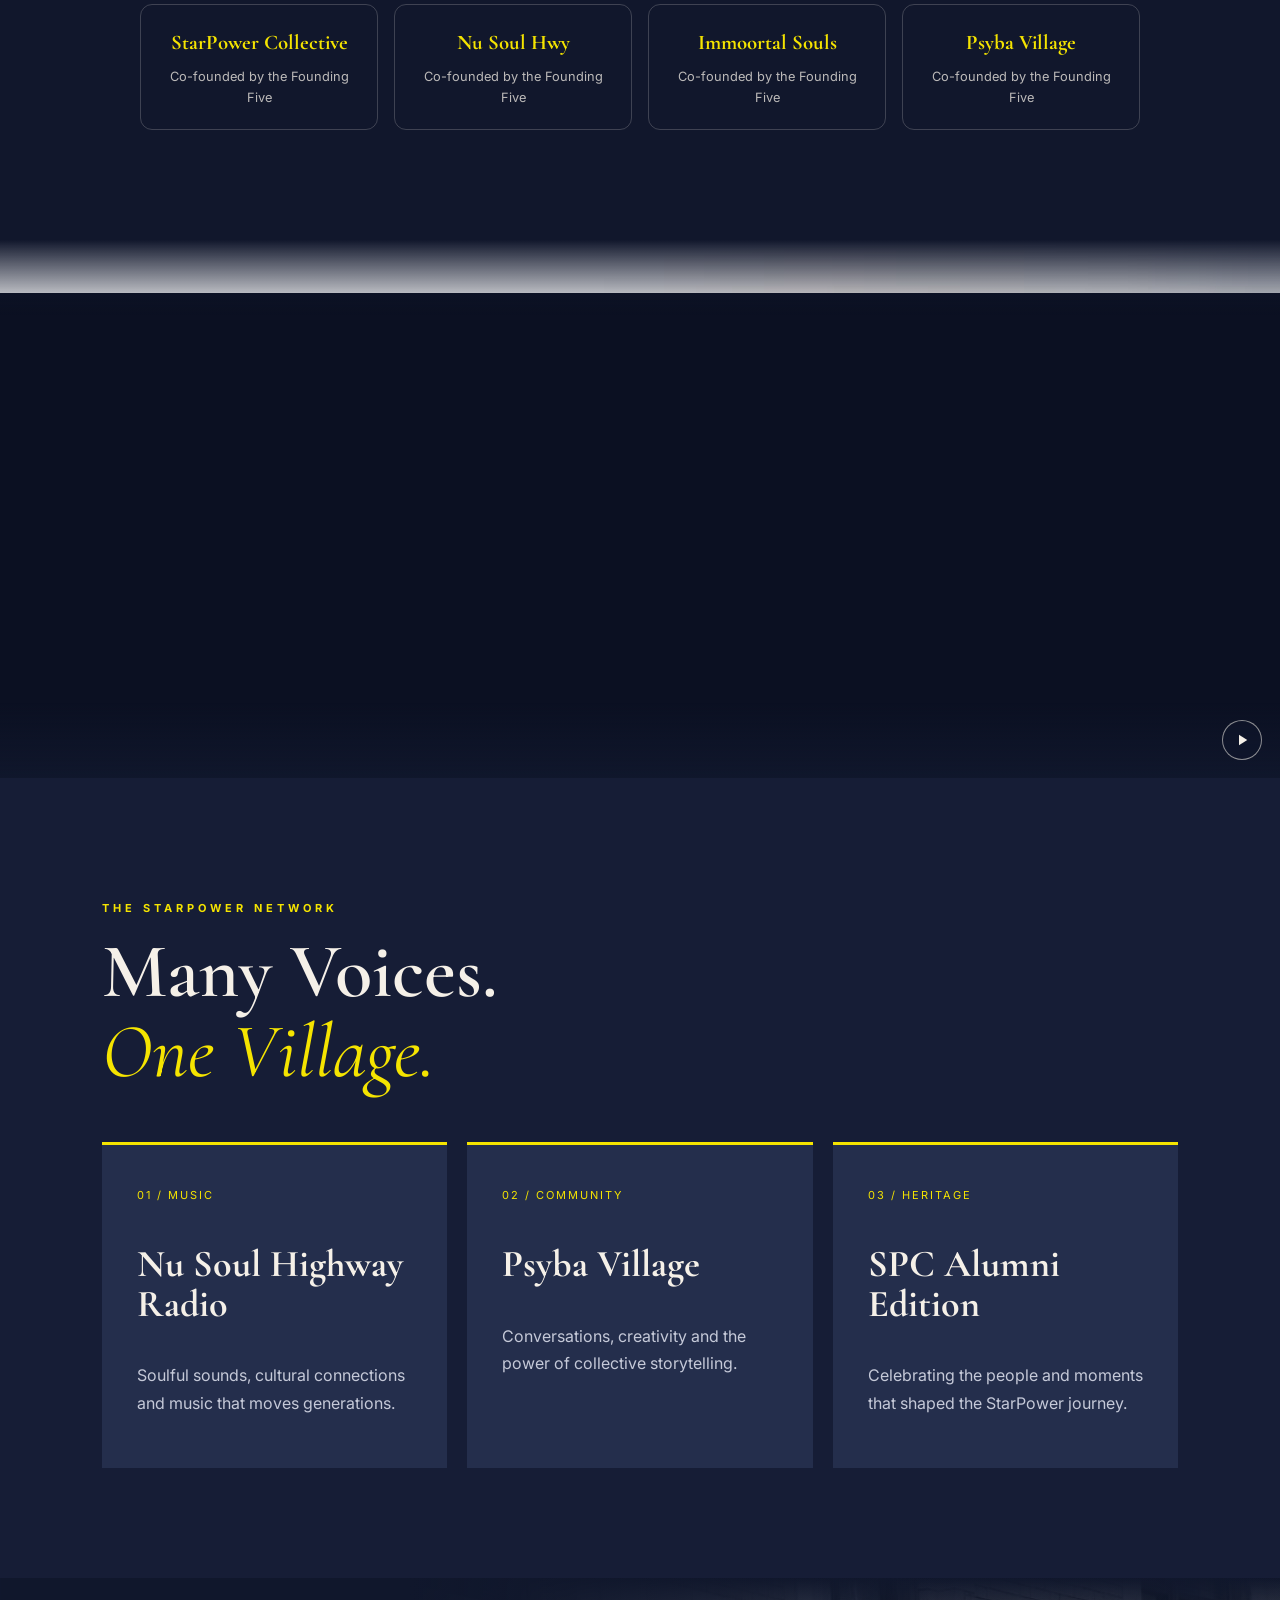
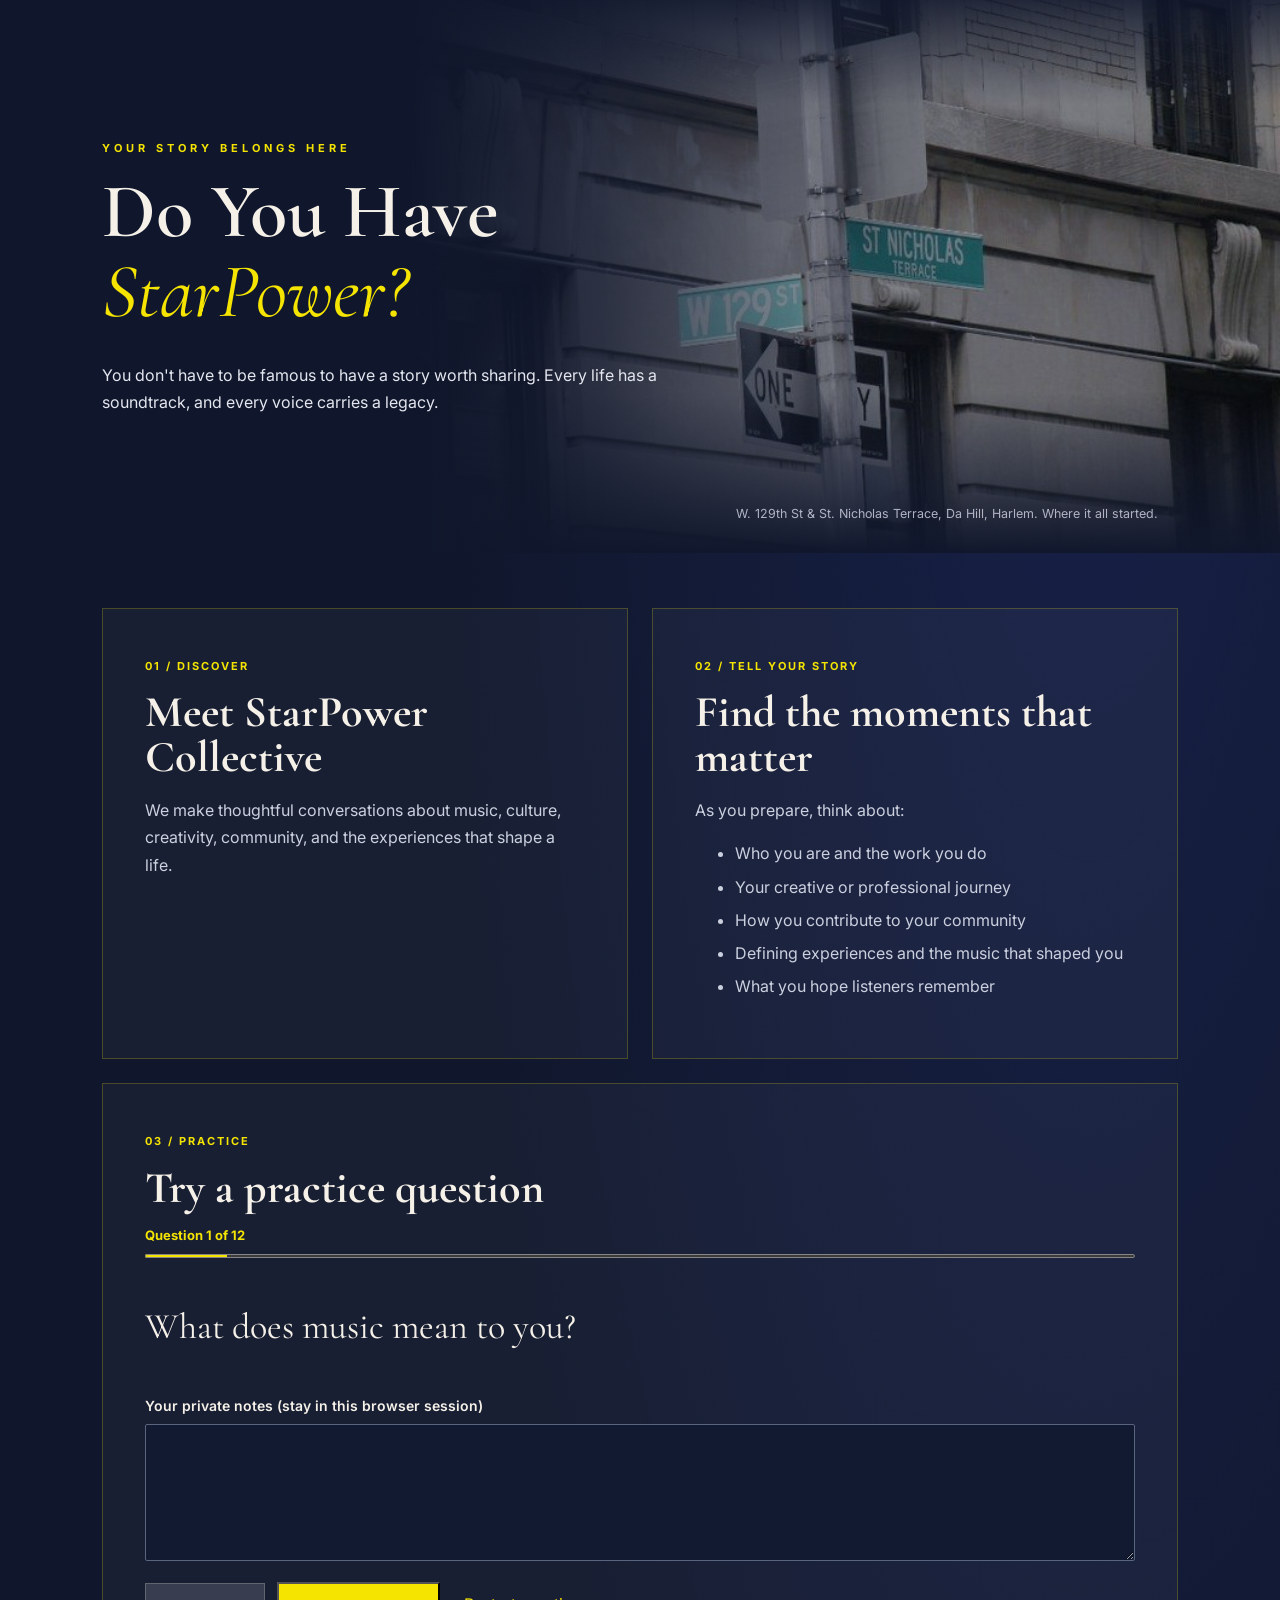
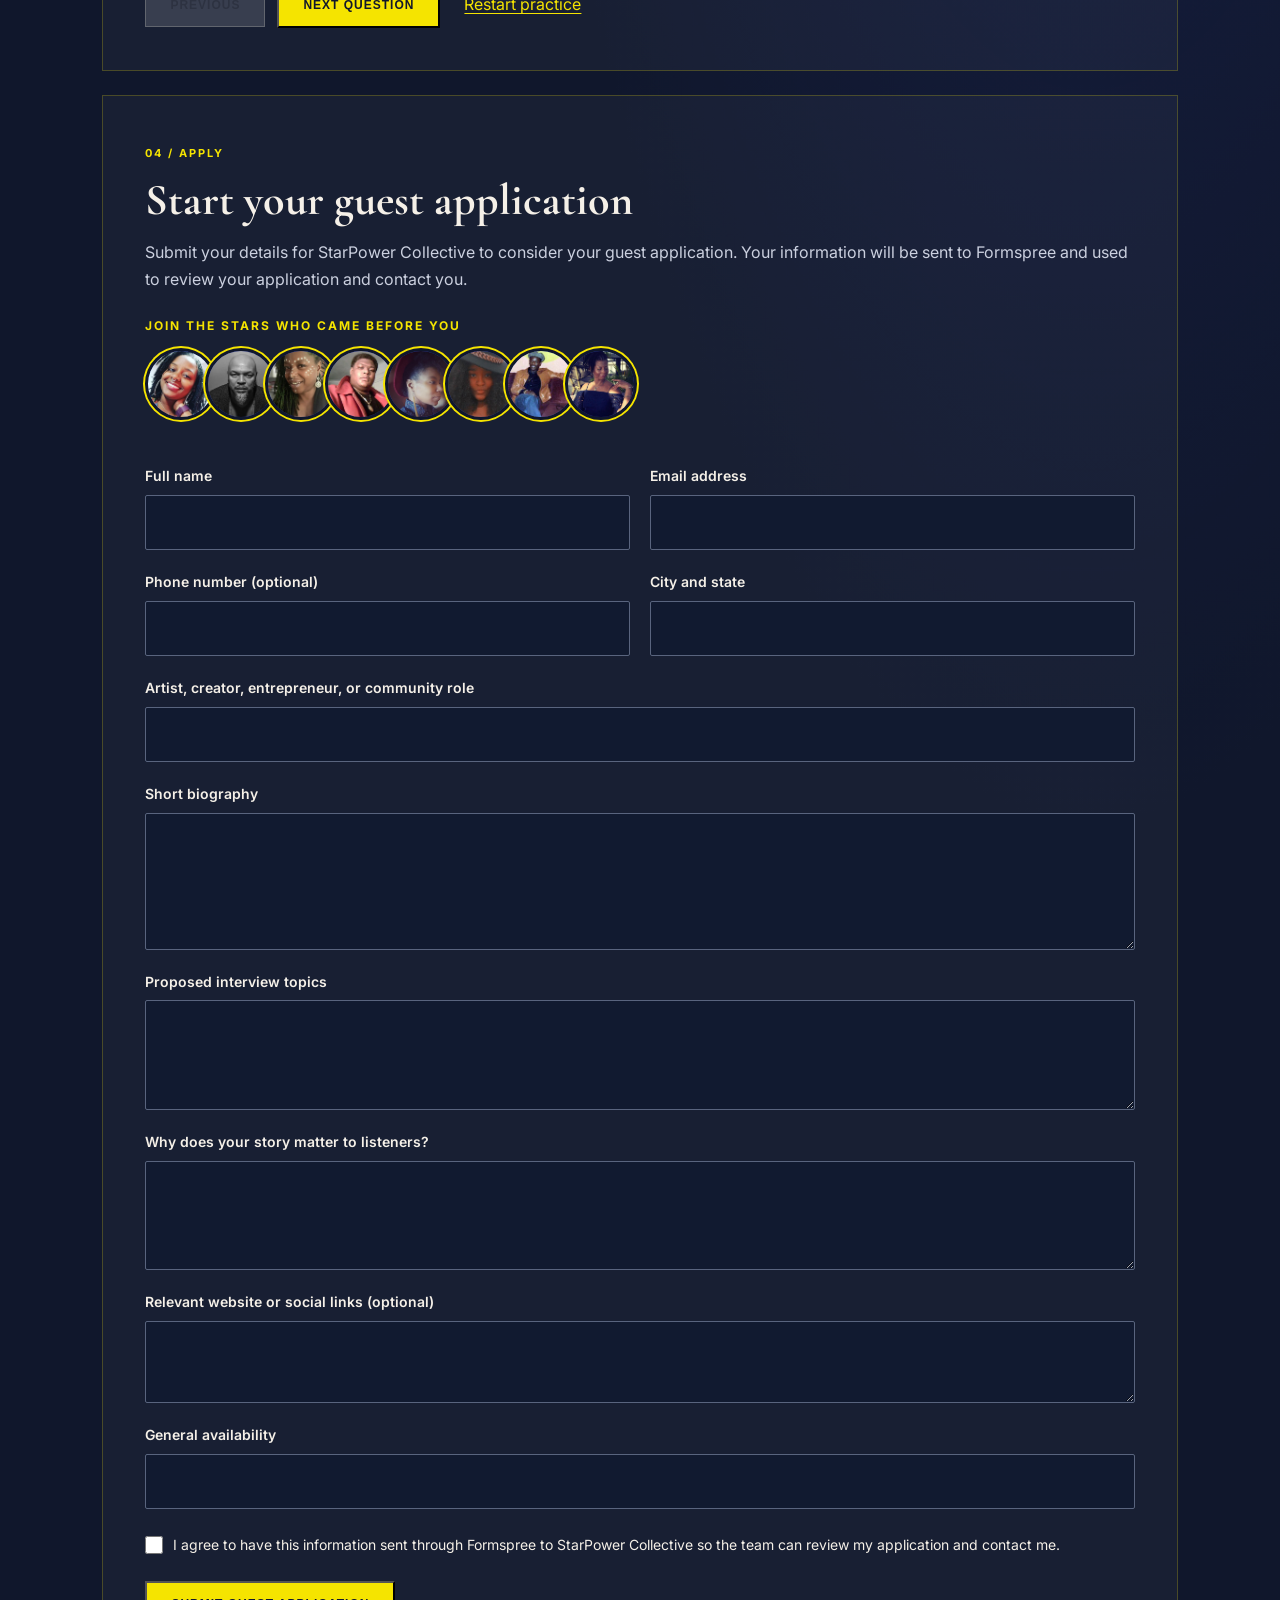
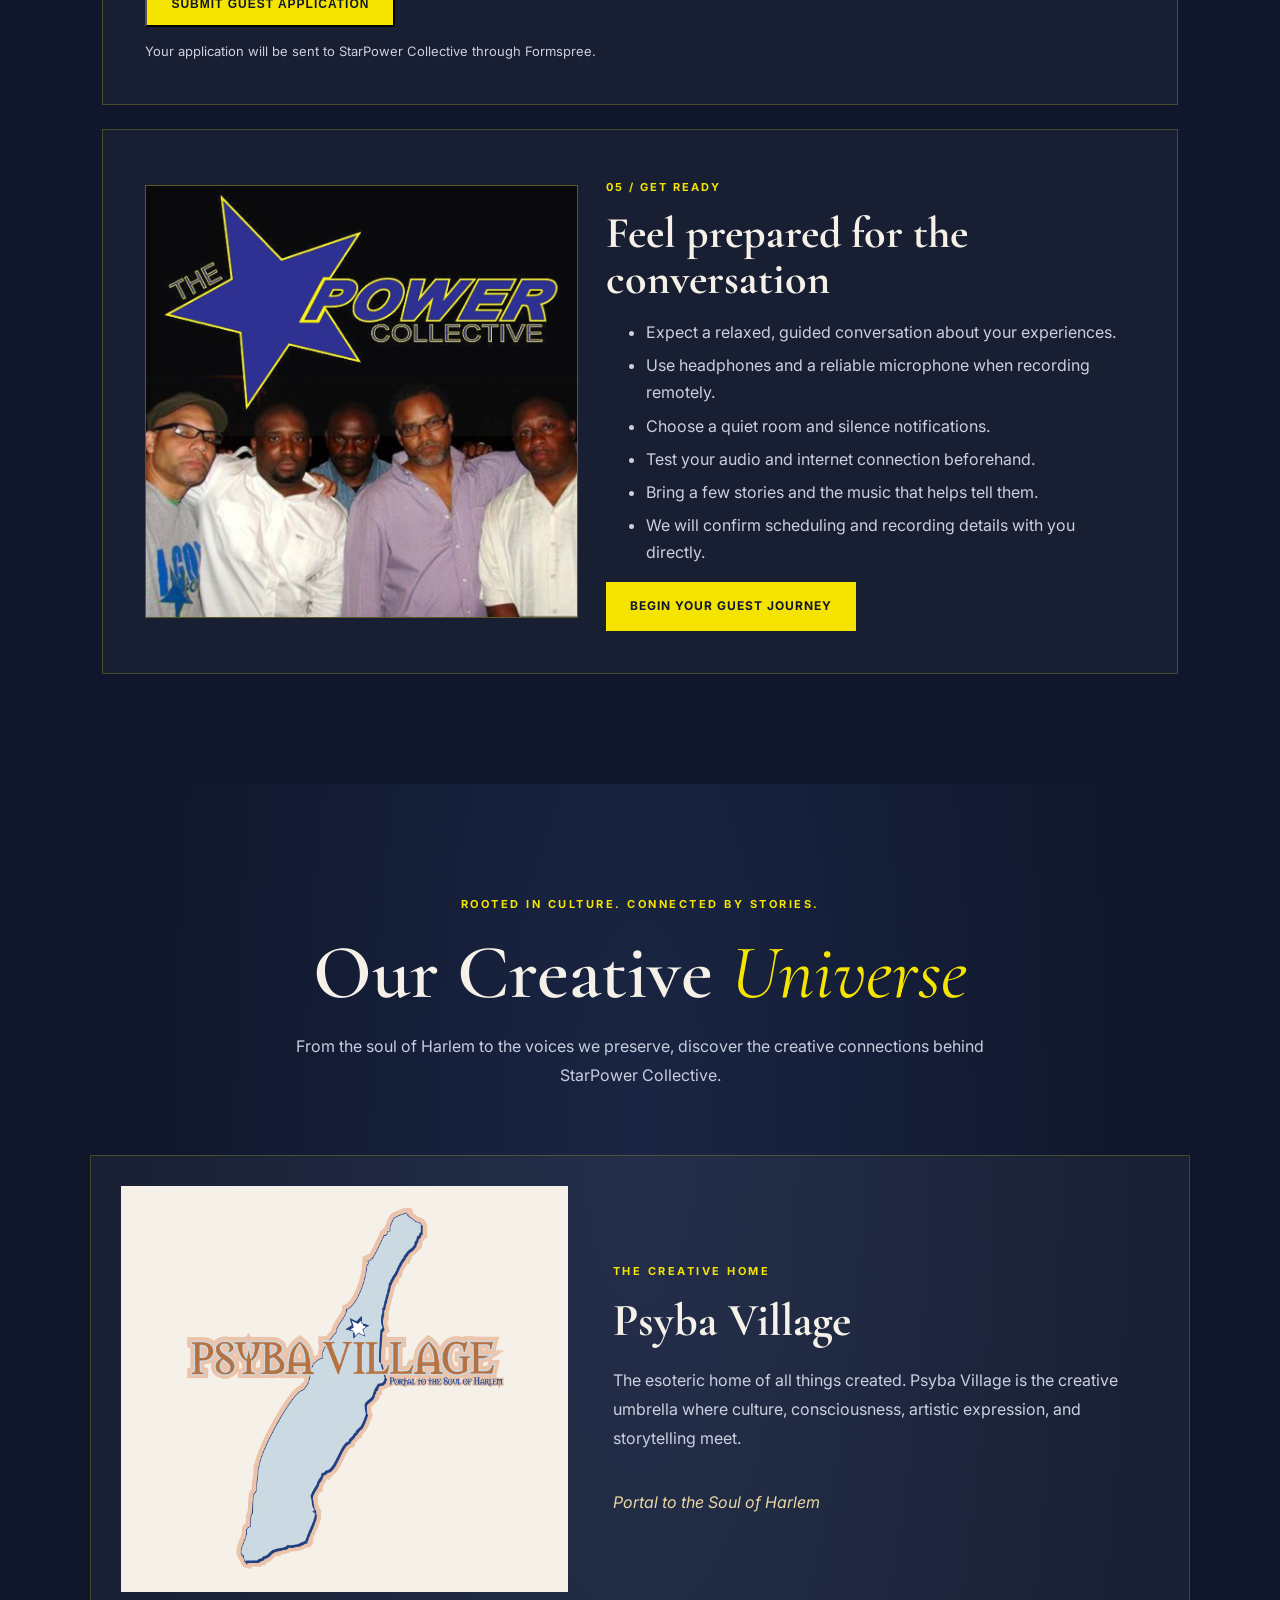
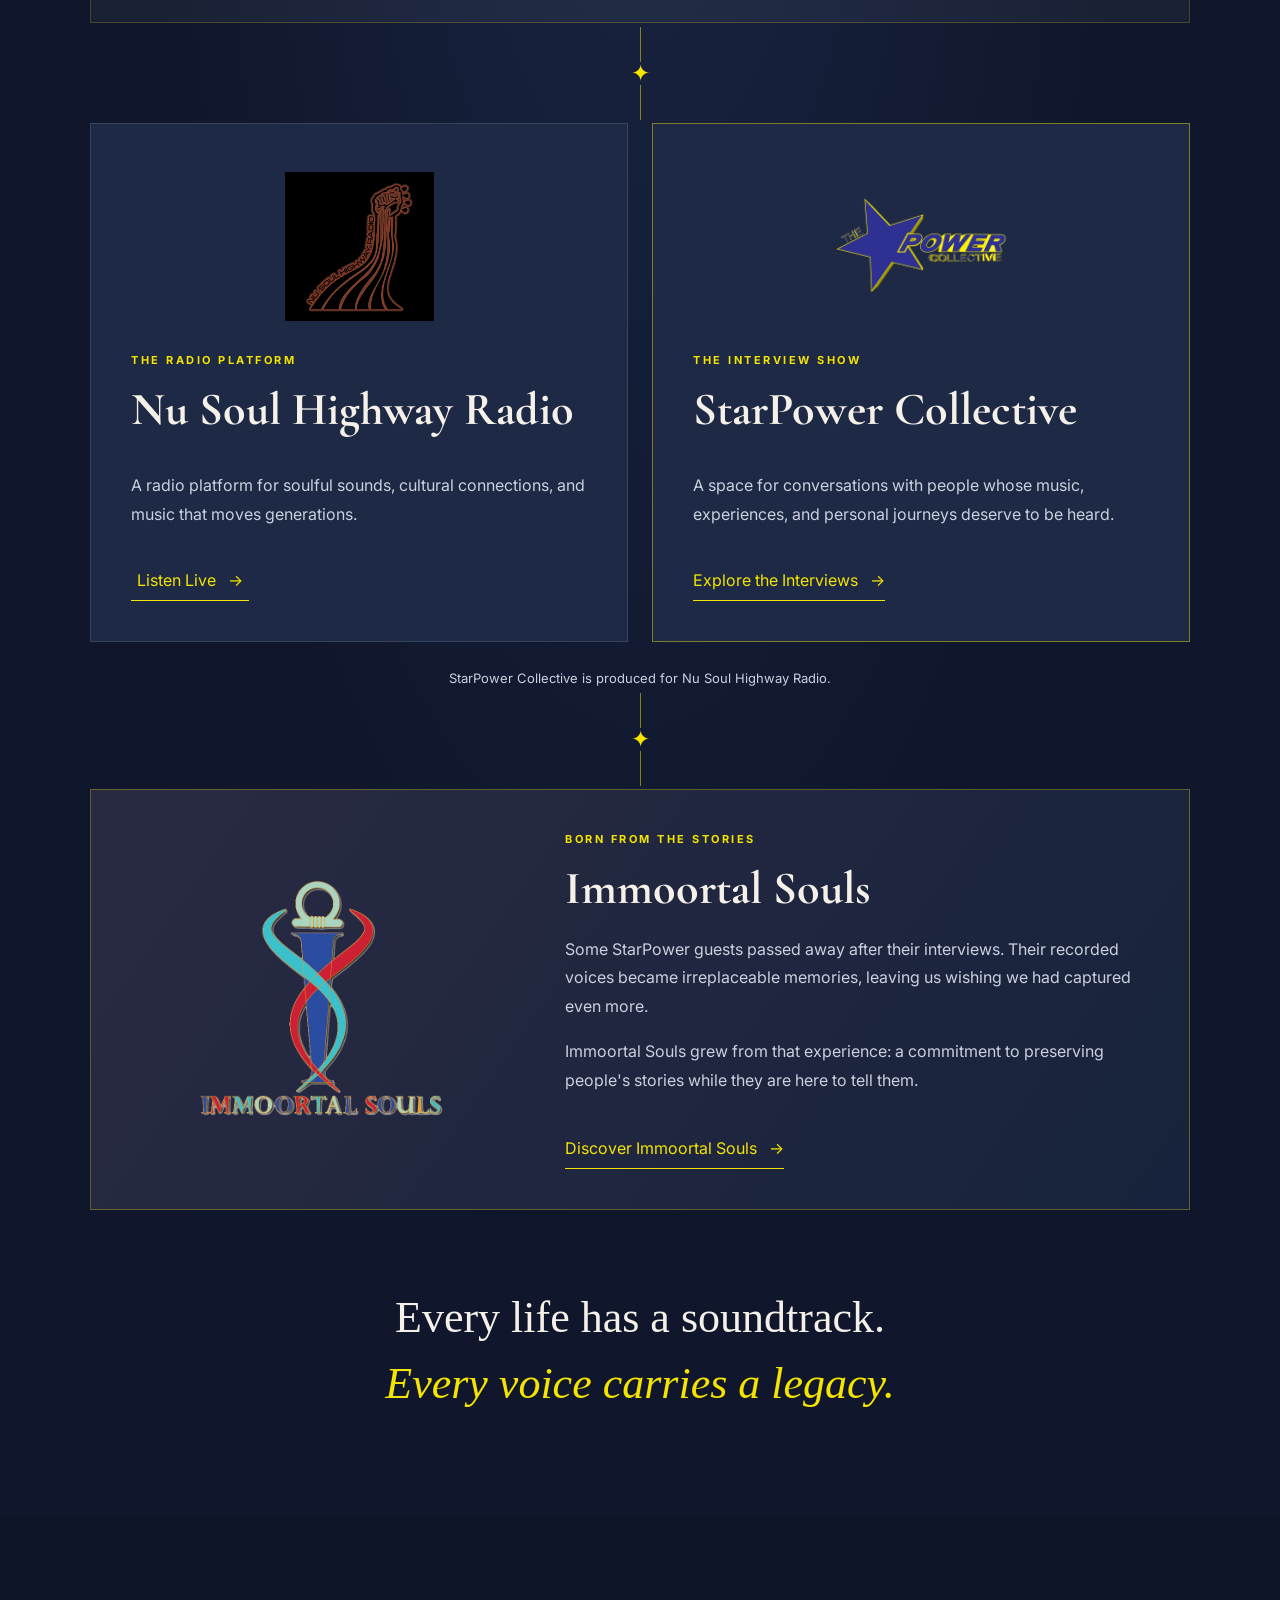
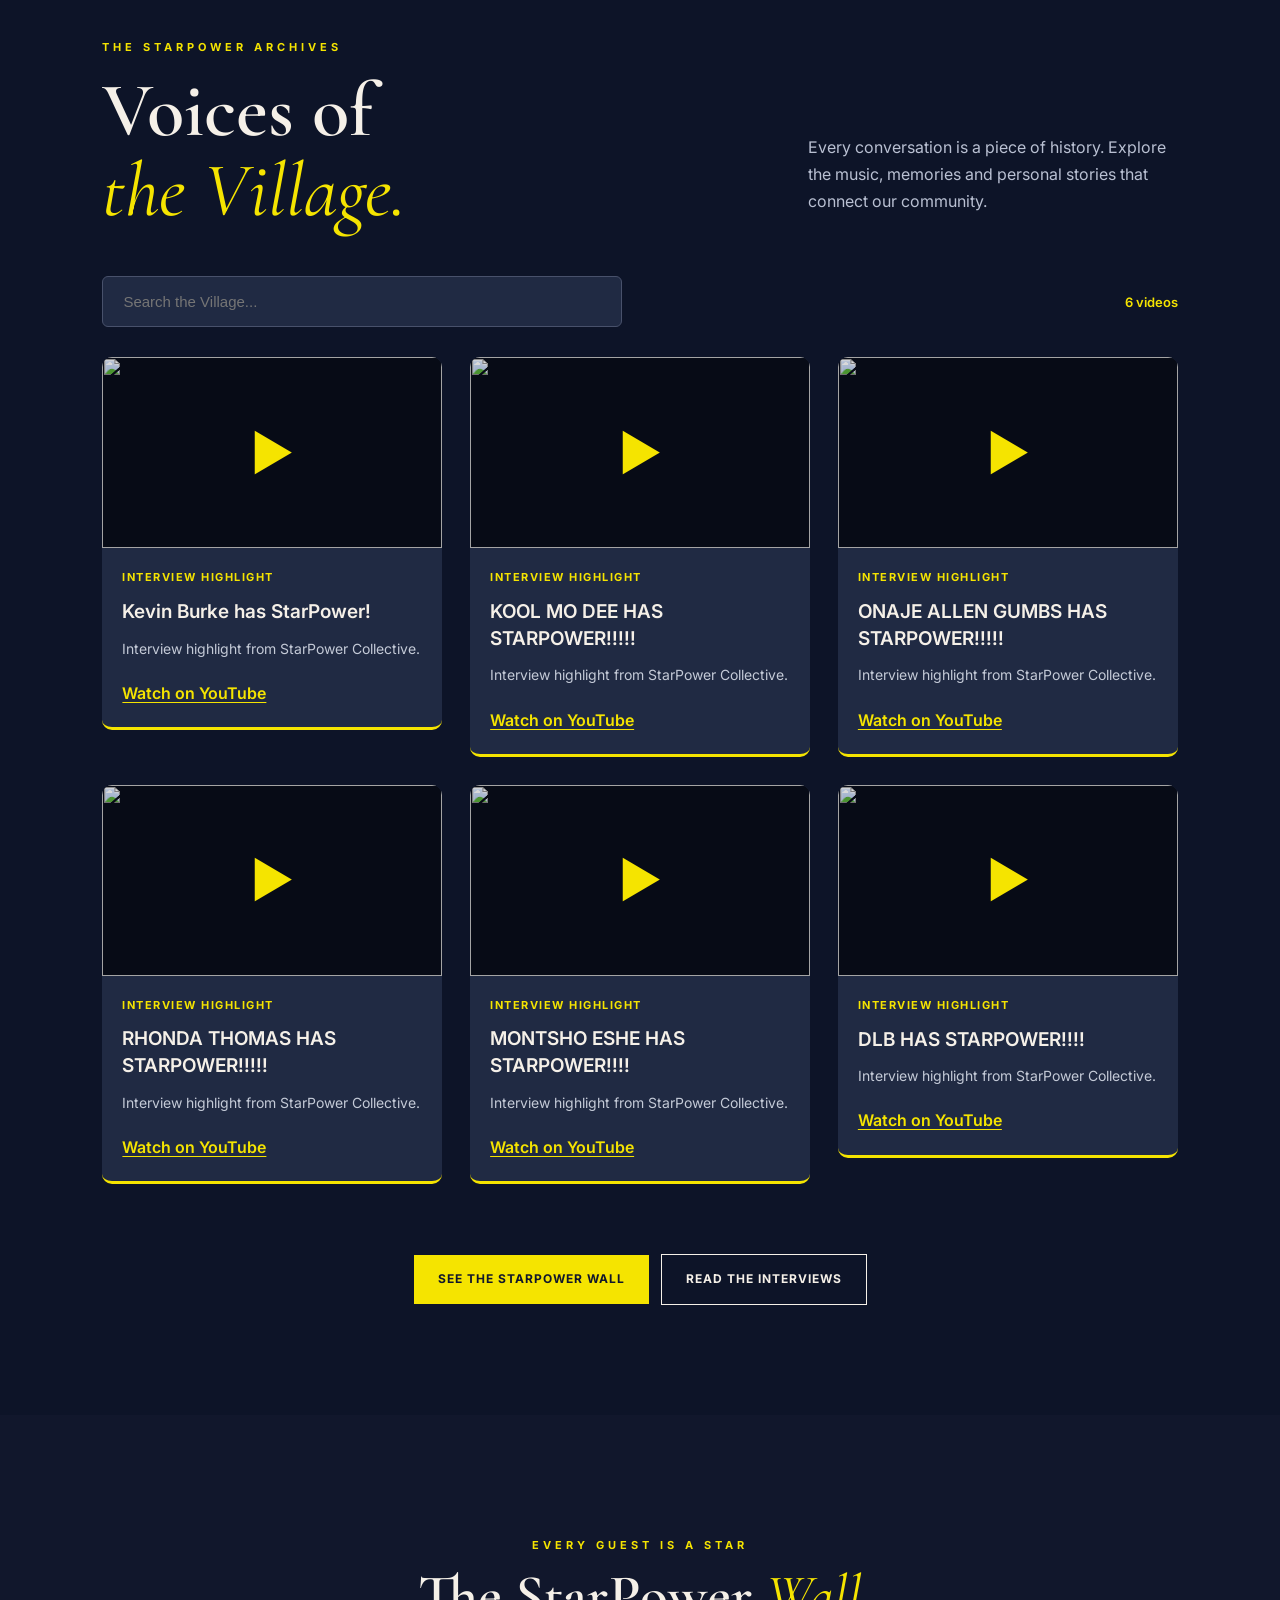
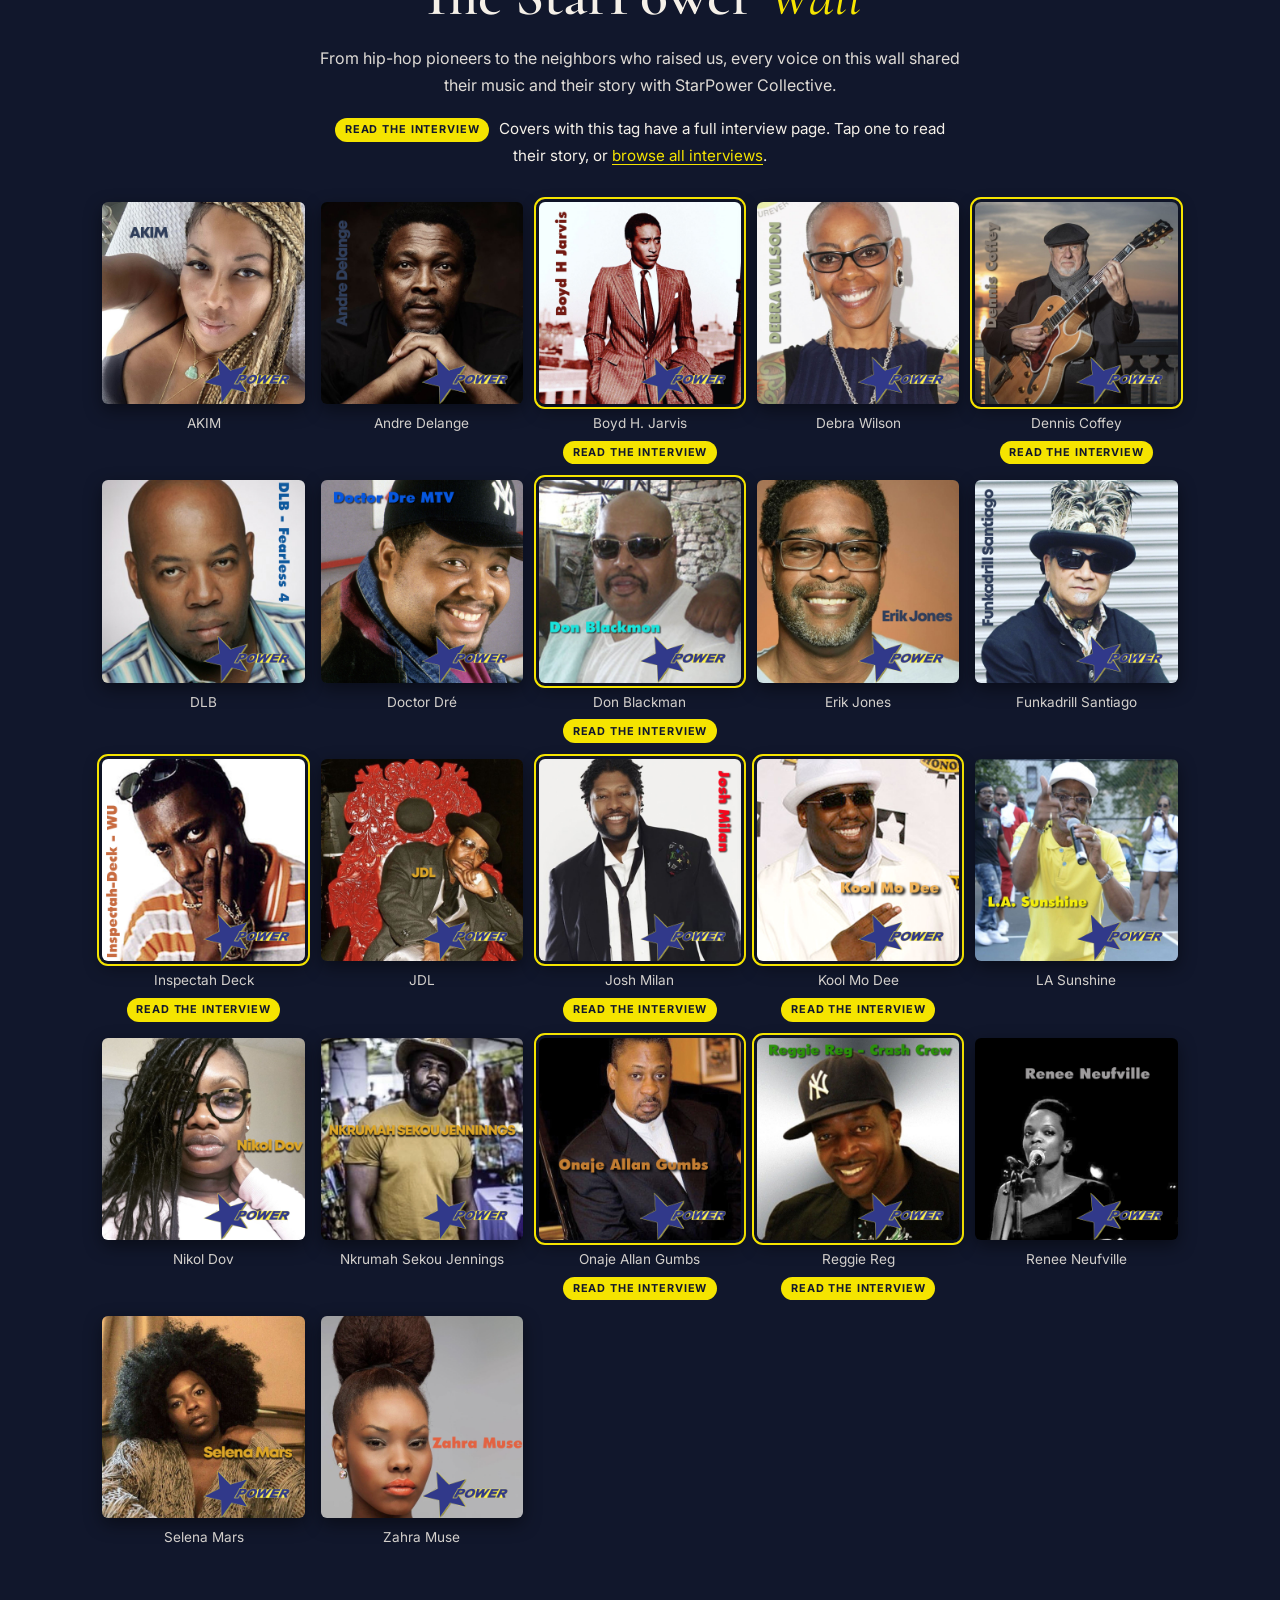
==== commit 10306e6c: "commit all" ====
--- a/index.html
+++ b/index.html
@@ -1384,7 +1384,7 @@
       const move = () => {
         const r = (sec.querySelector(".imsouls-inner") || sec).getBoundingClientRect();
         const k = Math.max(-1.2, Math.min(1.2, (r.top + r.height / 2 - innerHeight / 2) / (innerHeight / 2 + r.height / 2)));
-        const show = Math.max(0, Math.min(1, 1.35 - Math.abs(k) * 1.6));
+        const show = Math.max(0, Math.min(1, 1.35 - Math.abs(k) * 1.6)) * (innerWidth >= 1200 ? 1 : .16);
         logo.style.opacity = show.toFixed(3);
         if (!still) logo.style.transform = `translate3d(${((1 - show) * -40).toFixed(1)}px, ${(k * 120).toFixed(1)}px, 0) rotate(${(k * -4).toFixed(2)}deg)`;
         ticking = false;
--- a/css/style.css
+++ b/css/style.css
@@ -2503,5 +2503,22 @@
   display: flex; align-items: center; z-index: -1; pointer-events: none; }
 .imsouls-float img { width: 100%; height: auto; opacity: 0; will-change: transform, opacity;
   filter: drop-shadow(0 18px 36px rgba(0, 0, 0, .35)); transition: opacity .2s linear; }
-@media (max-width: 1199px) { .imsouls-float { display: none; } }
+@media (max-width: 1199px) { .imsouls-float { left: -12%; width: min(560px, 80vw); } }
 @media (prefers-reduced-motion: reduce) { .imsouls-float img { transform: none !important; } }
+
+/* ===== Founders cards: gentle float + soft shadow ===== */
+@keyframes founder-float {
+  0%, 100% { transform: translateY(0); }
+  50% { transform: translateY(-8px); }
+}
+.founders-grid > .founders-card {
+  box-shadow: 0 14px 30px rgba(0, 0, 0, .35), 0 2px 6px rgba(0, 0, 0, .25);
+  animation: founder-float 6s ease-in-out infinite;
+  transition: box-shadow .3s ease;
+}
+.founders-grid > .founders-card:nth-child(2) { animation-delay: -1.2s; }
+.founders-grid > .founders-card:nth-child(3) { animation-delay: -2.4s; }
+.founders-grid > .founders-card:nth-child(4) { animation-delay: -3.6s; }
+.founders-grid > .founders-card:nth-child(5) { animation-delay: -4.8s; }
+.founders-grid > .founders-card:hover { animation-play-state: paused; box-shadow: 0 20px 40px rgba(0, 0, 0, .45), 0 0 0 1px rgba(245, 228, 0, .45); }
+@media (prefers-reduced-motion: reduce) { .founders-grid > .founders-card { animation: none; } }
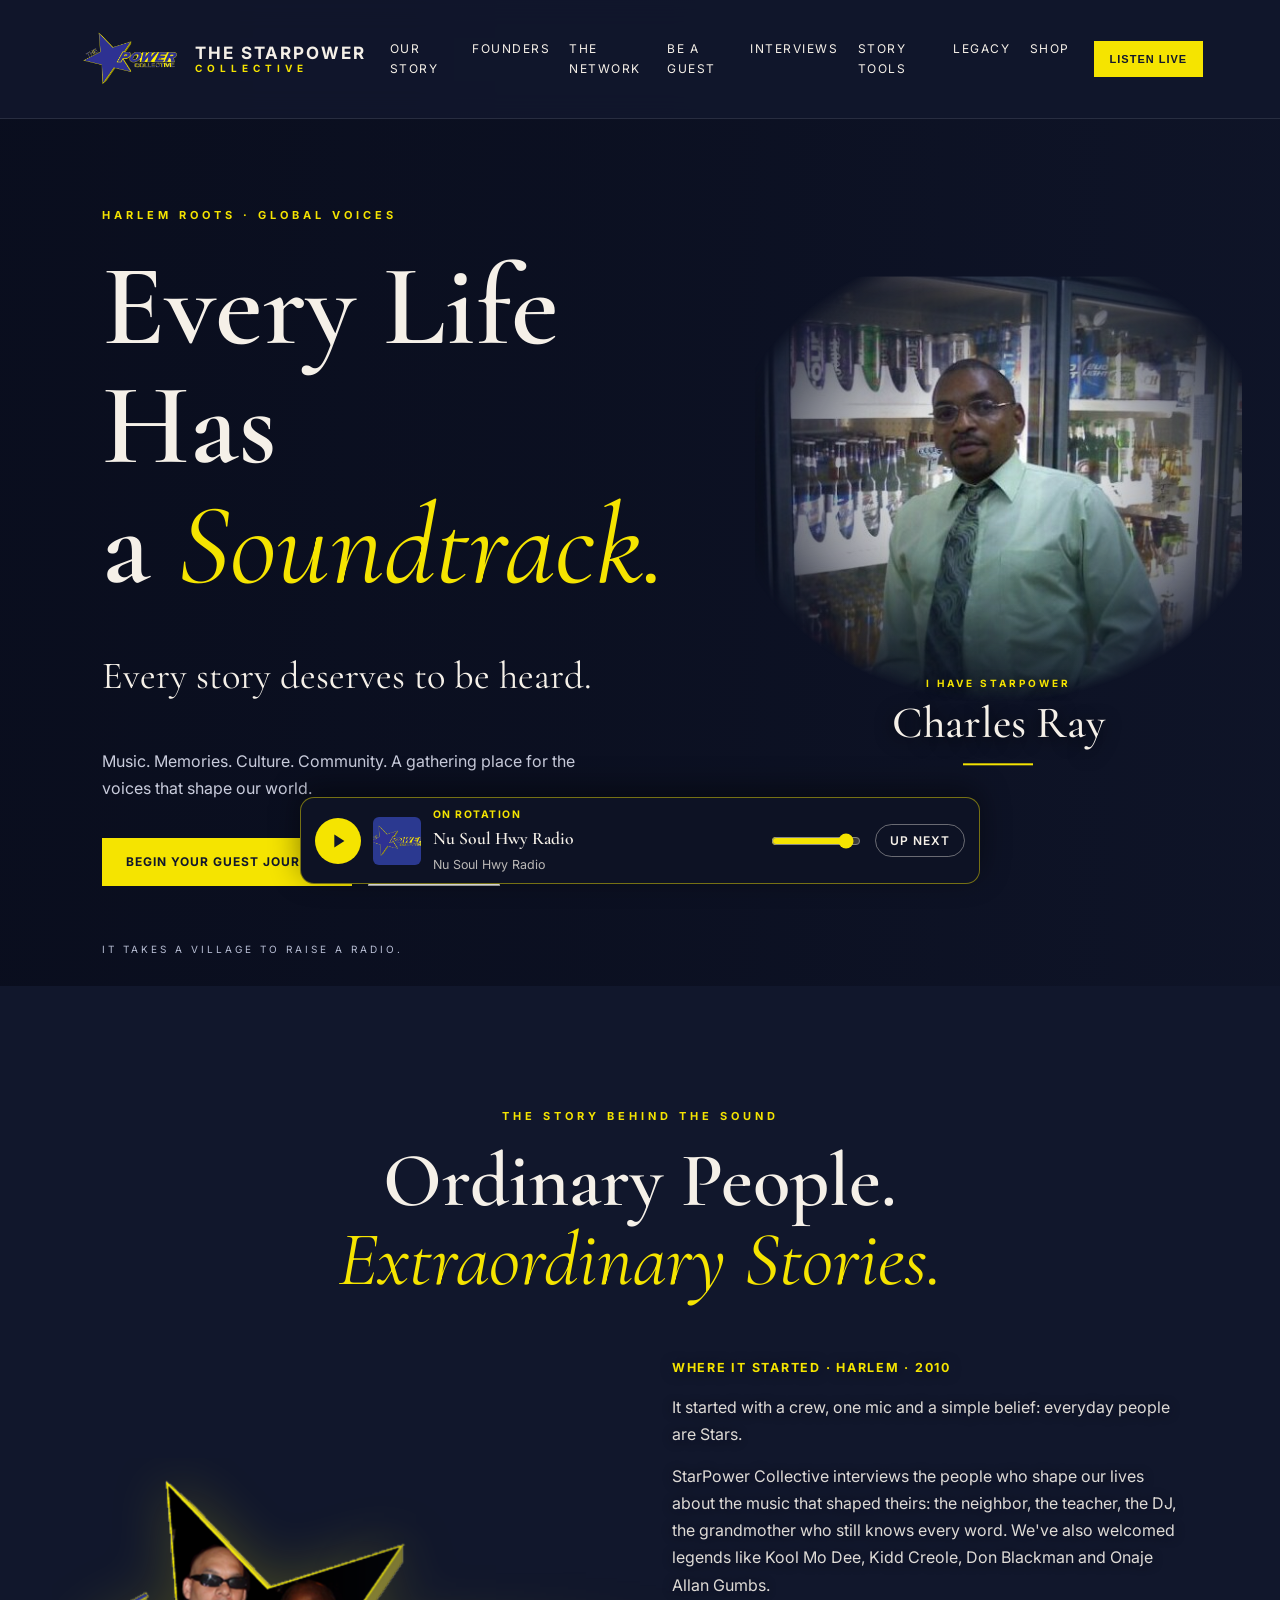
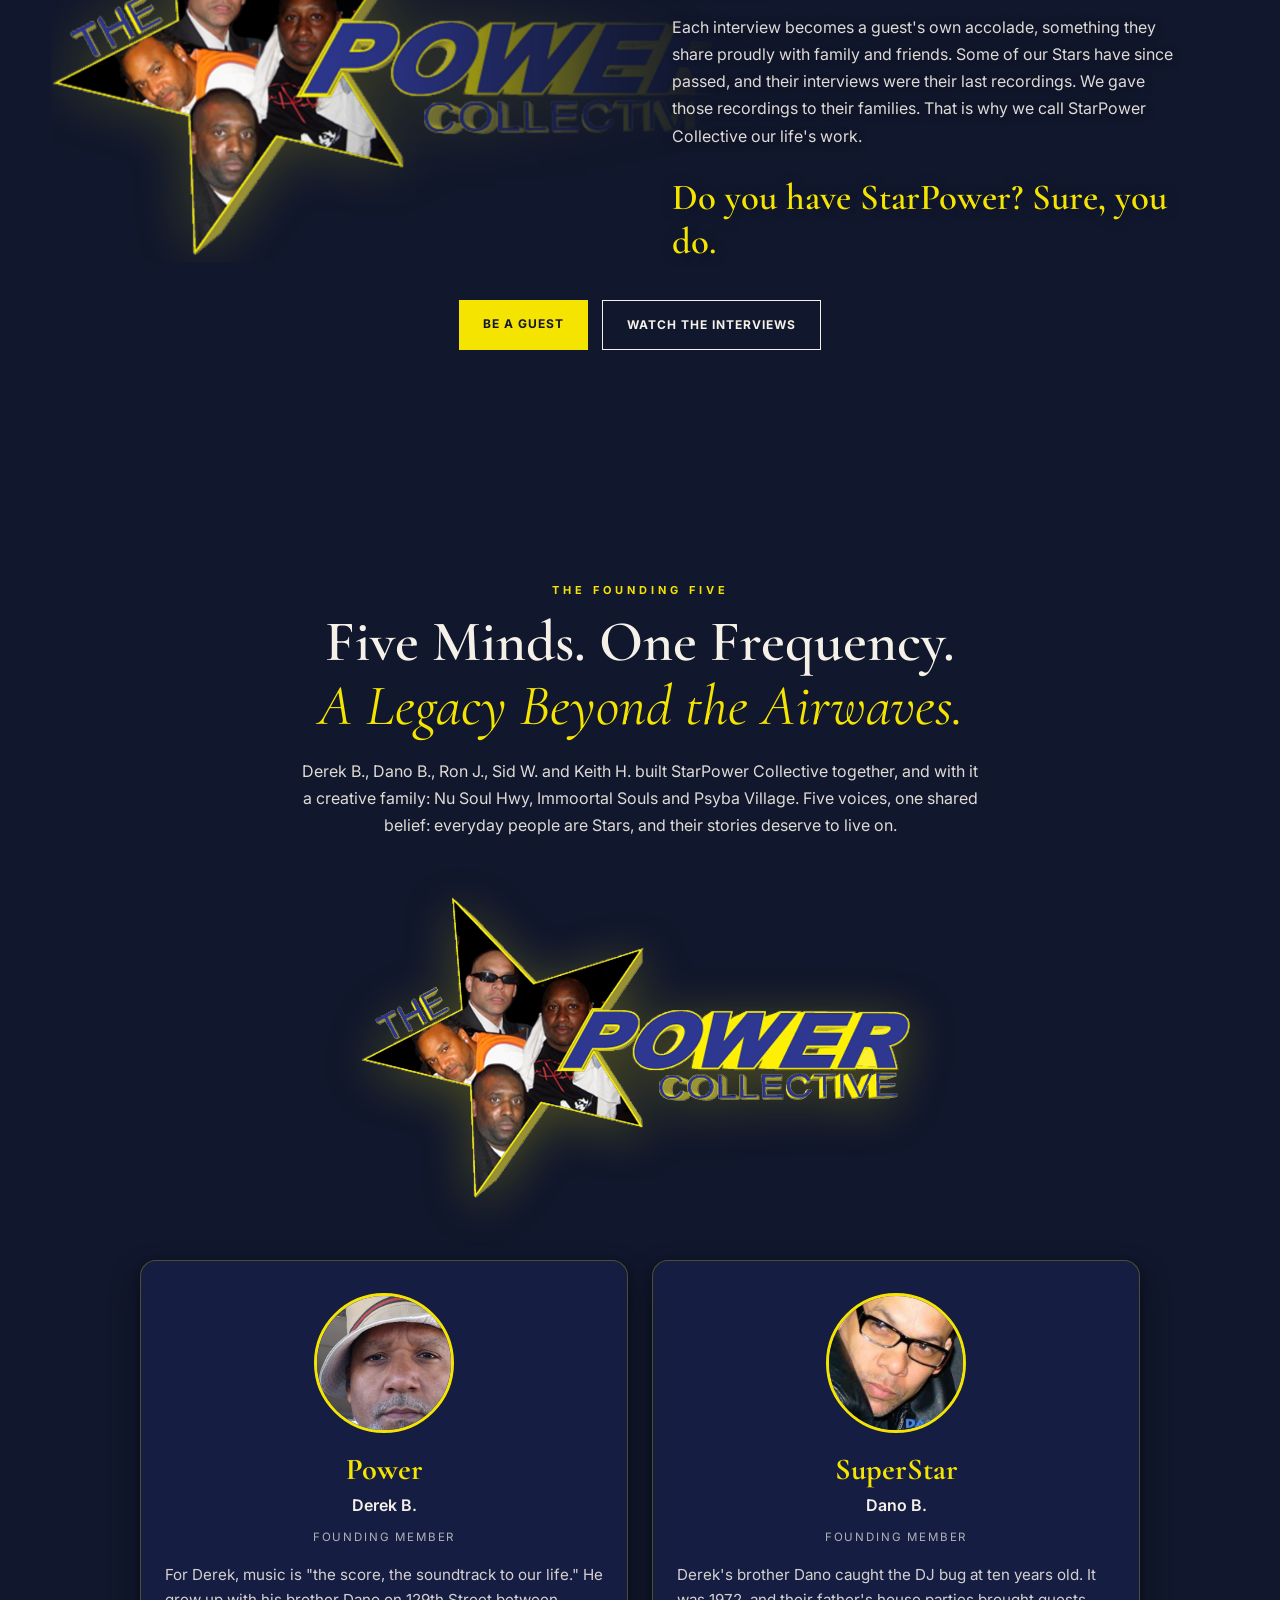
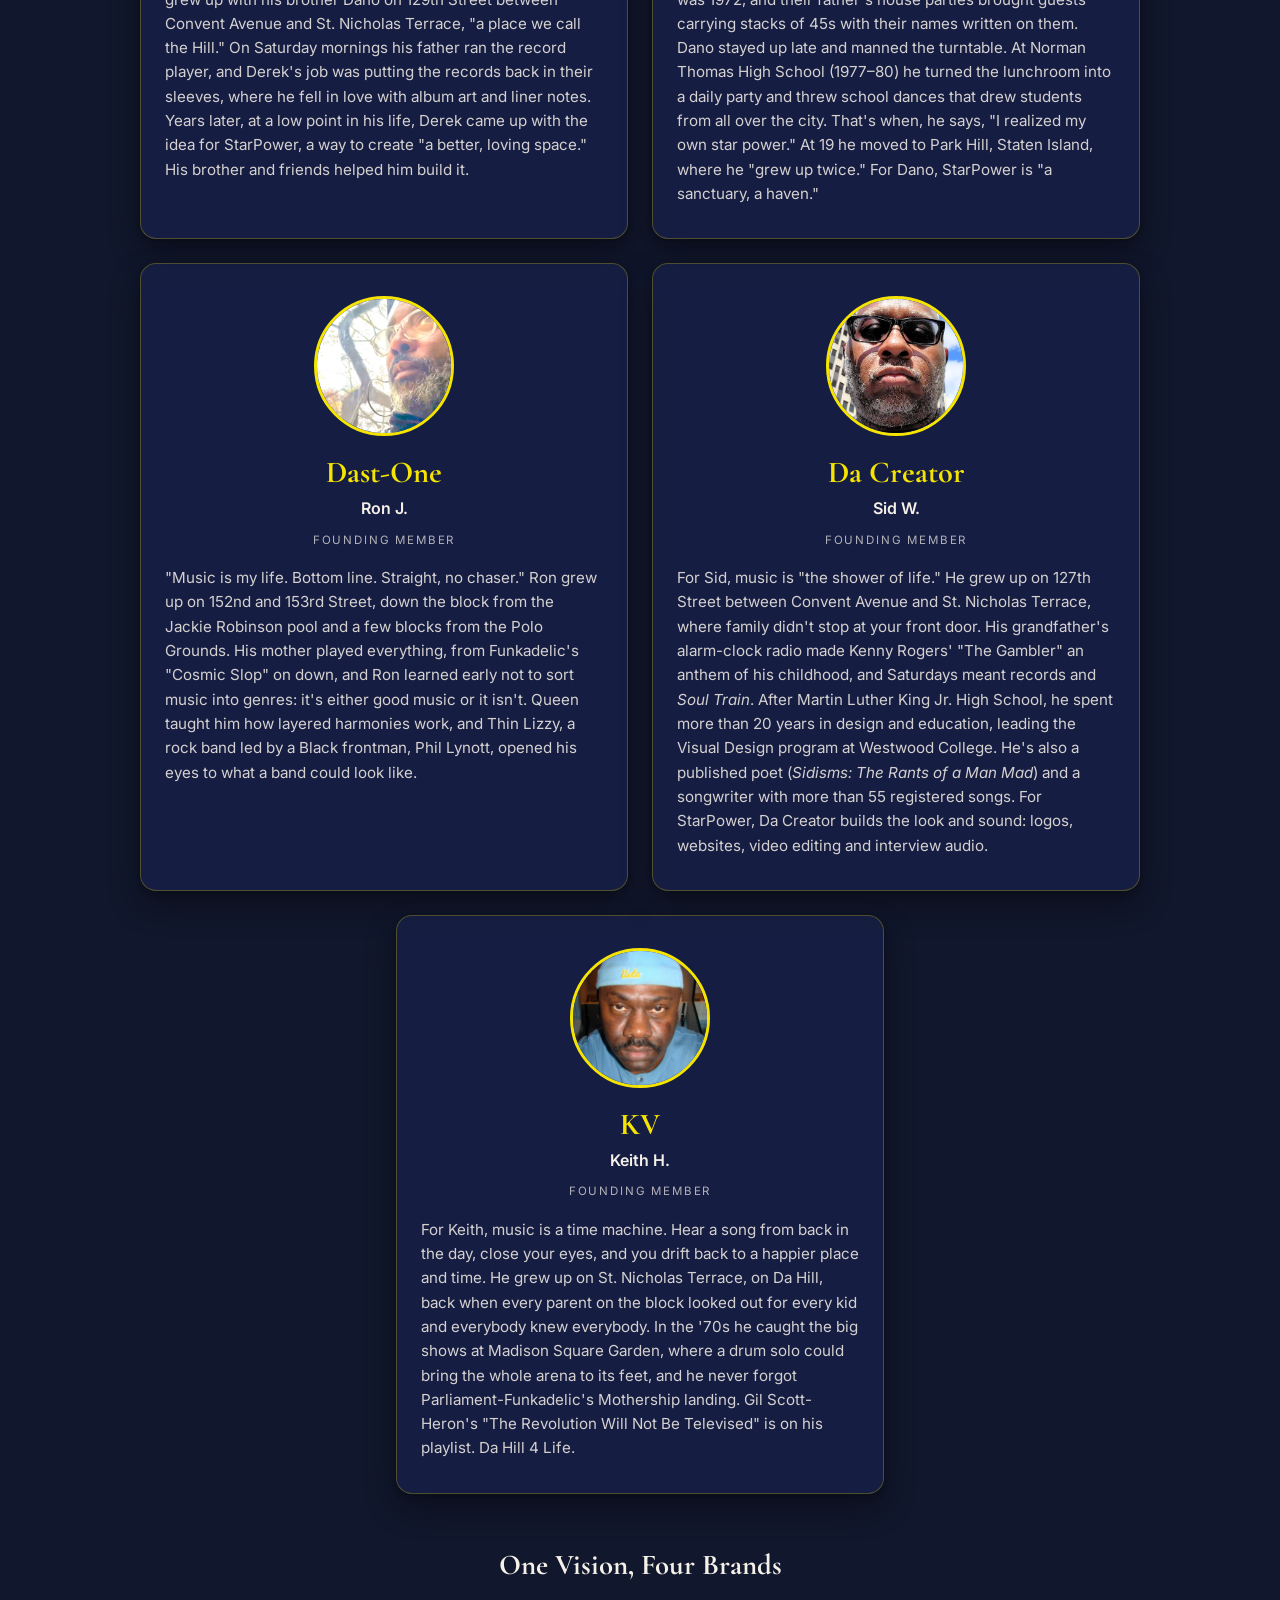
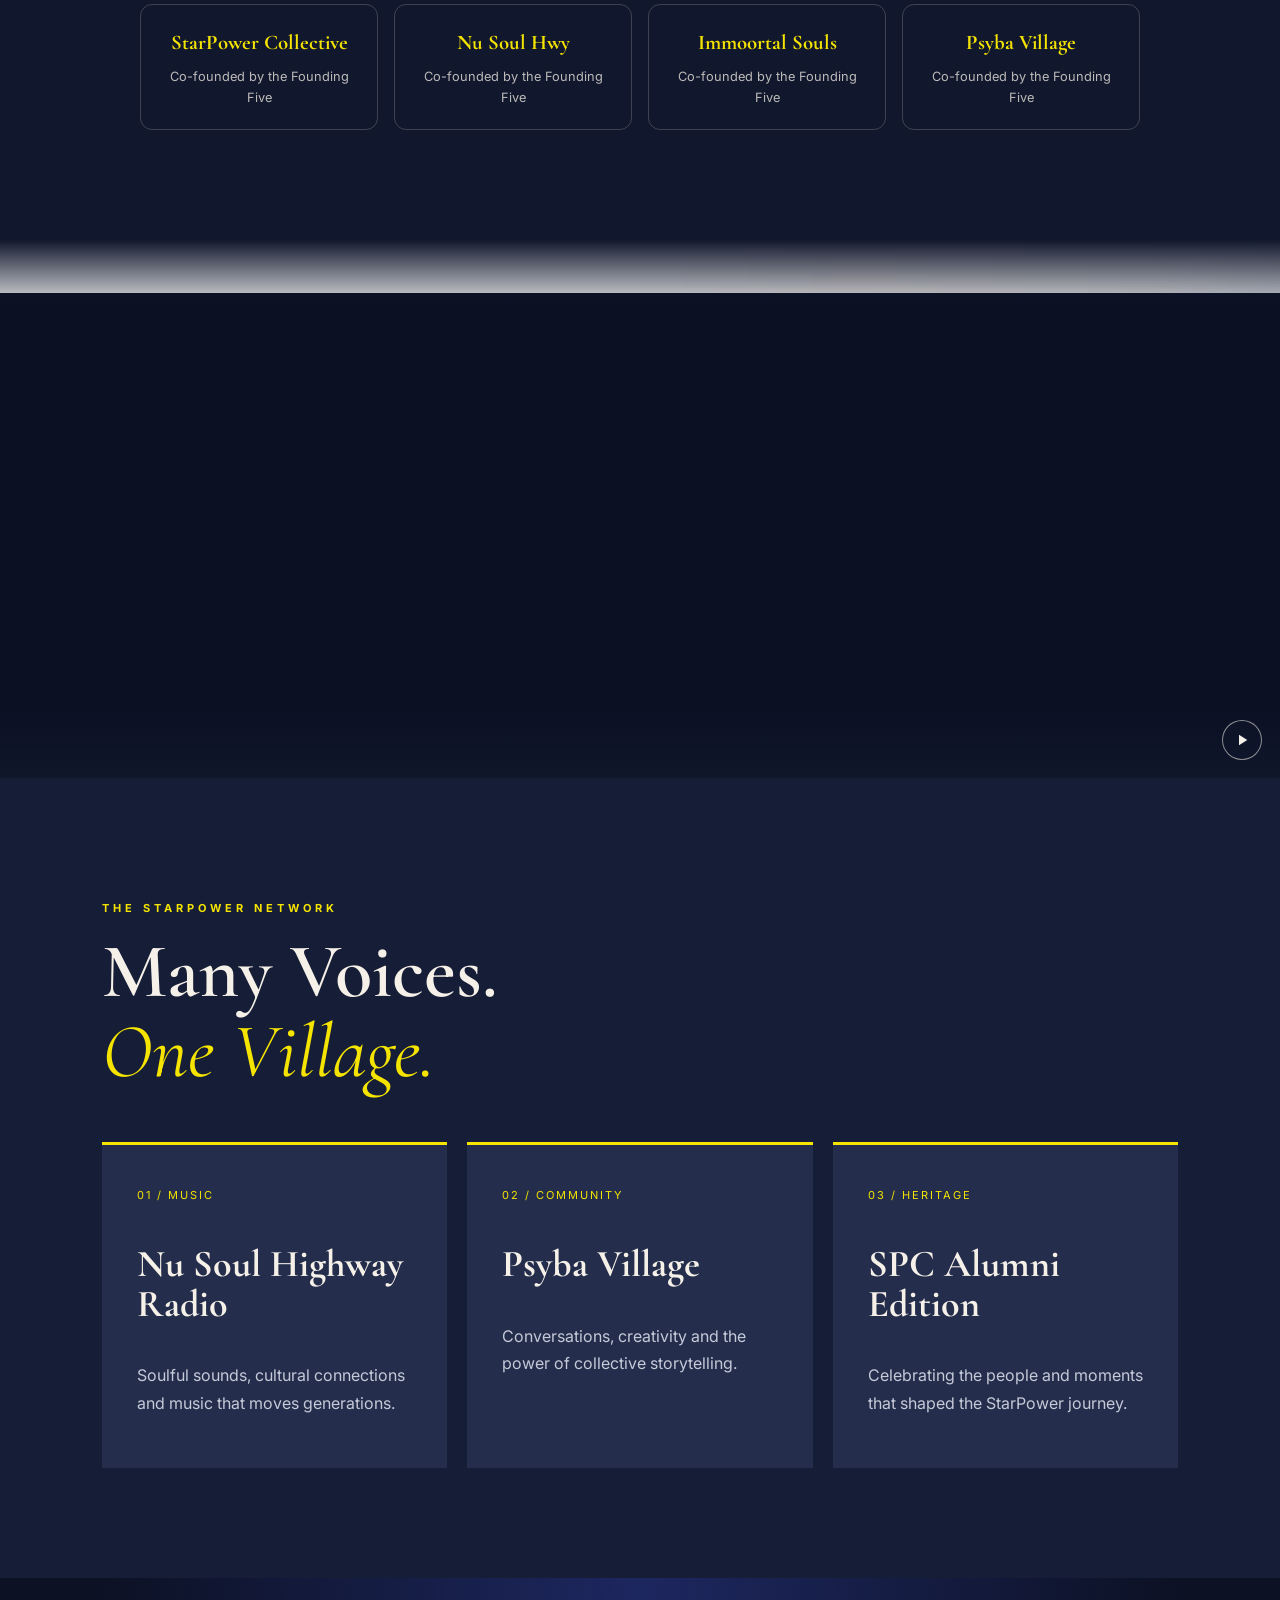
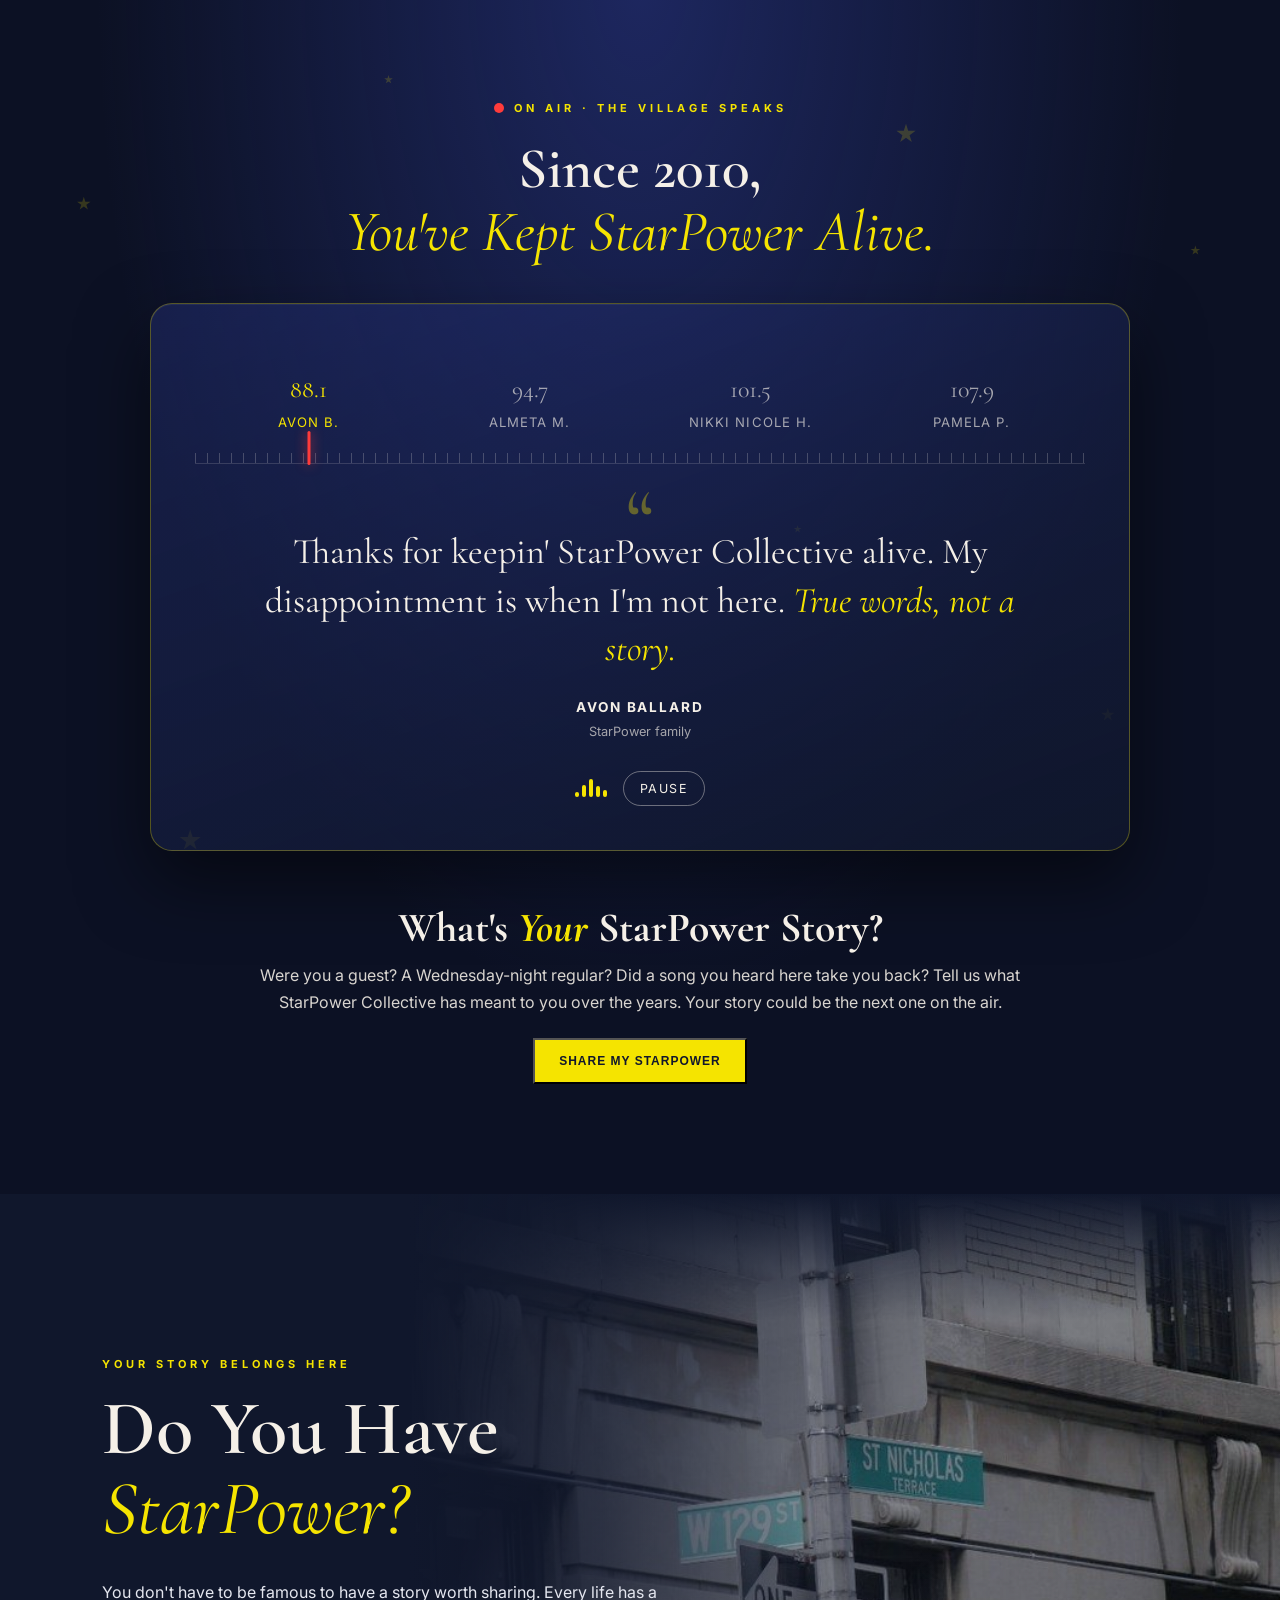
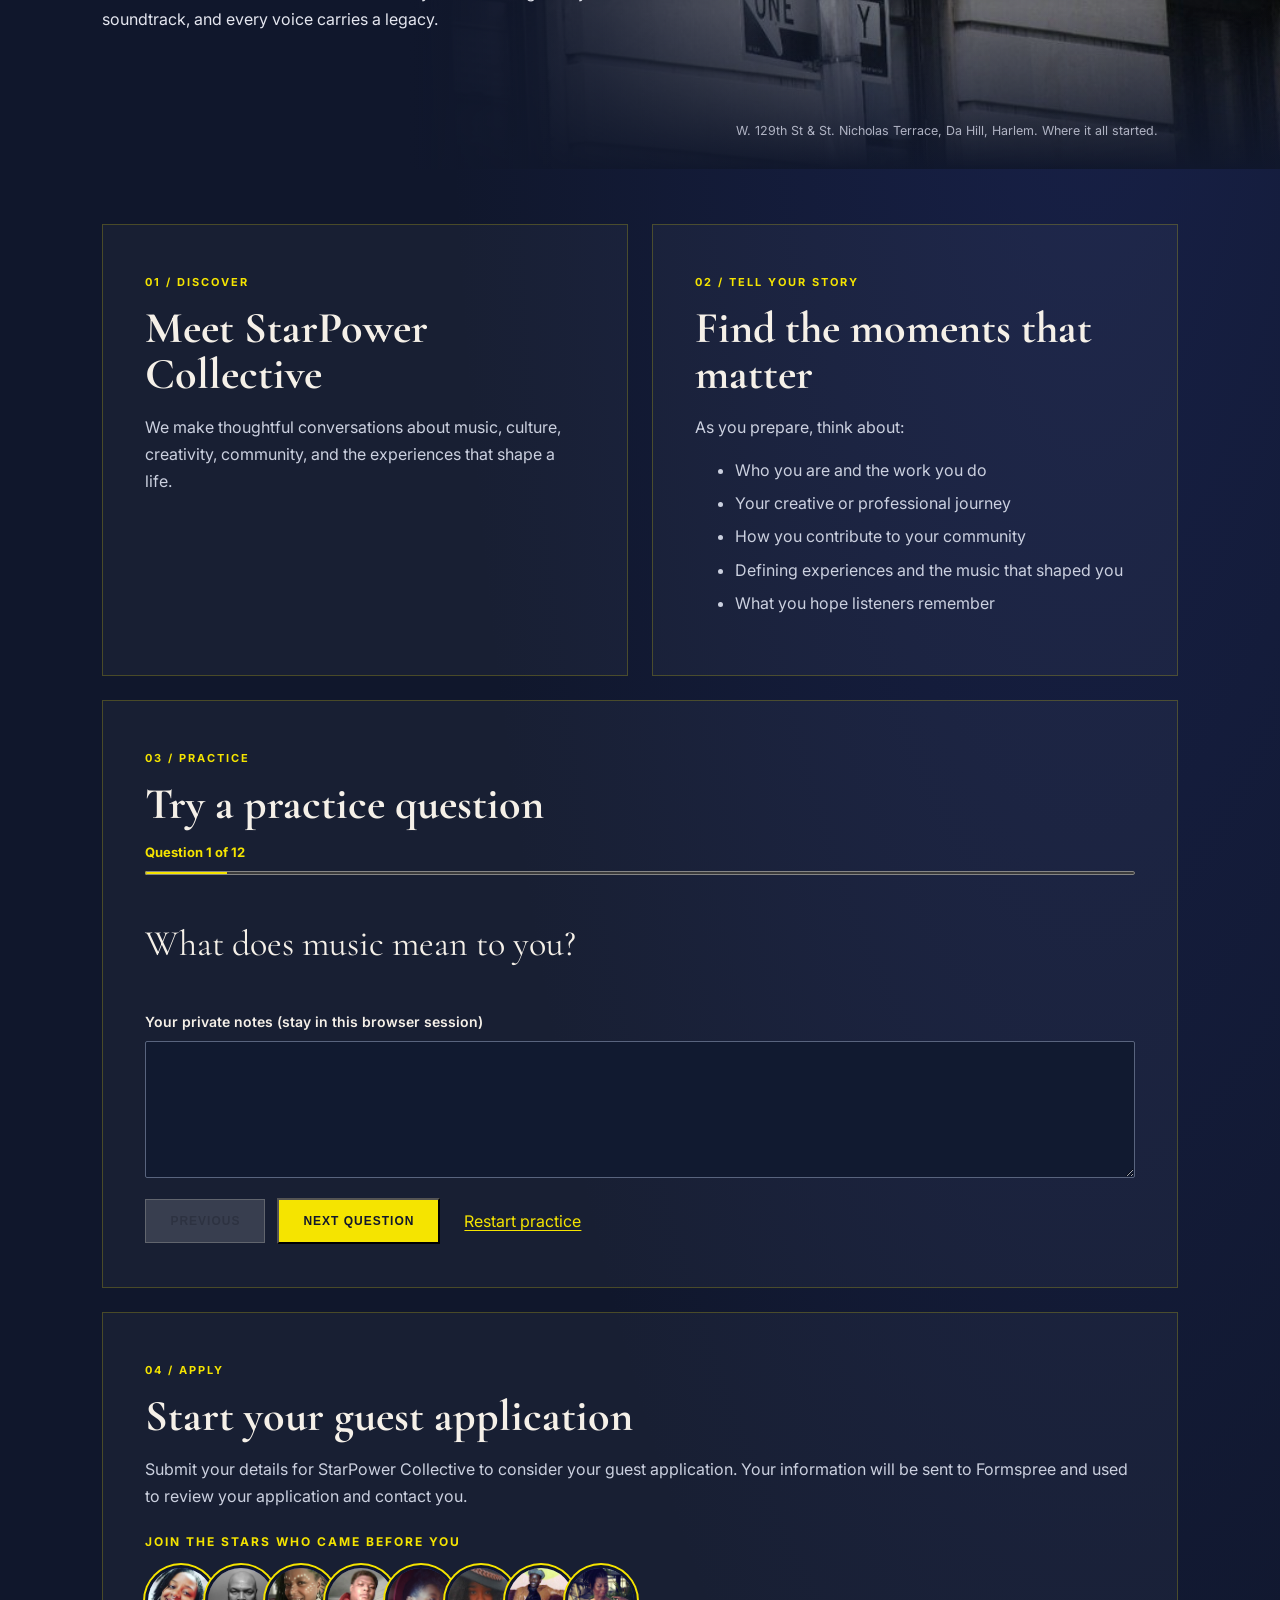
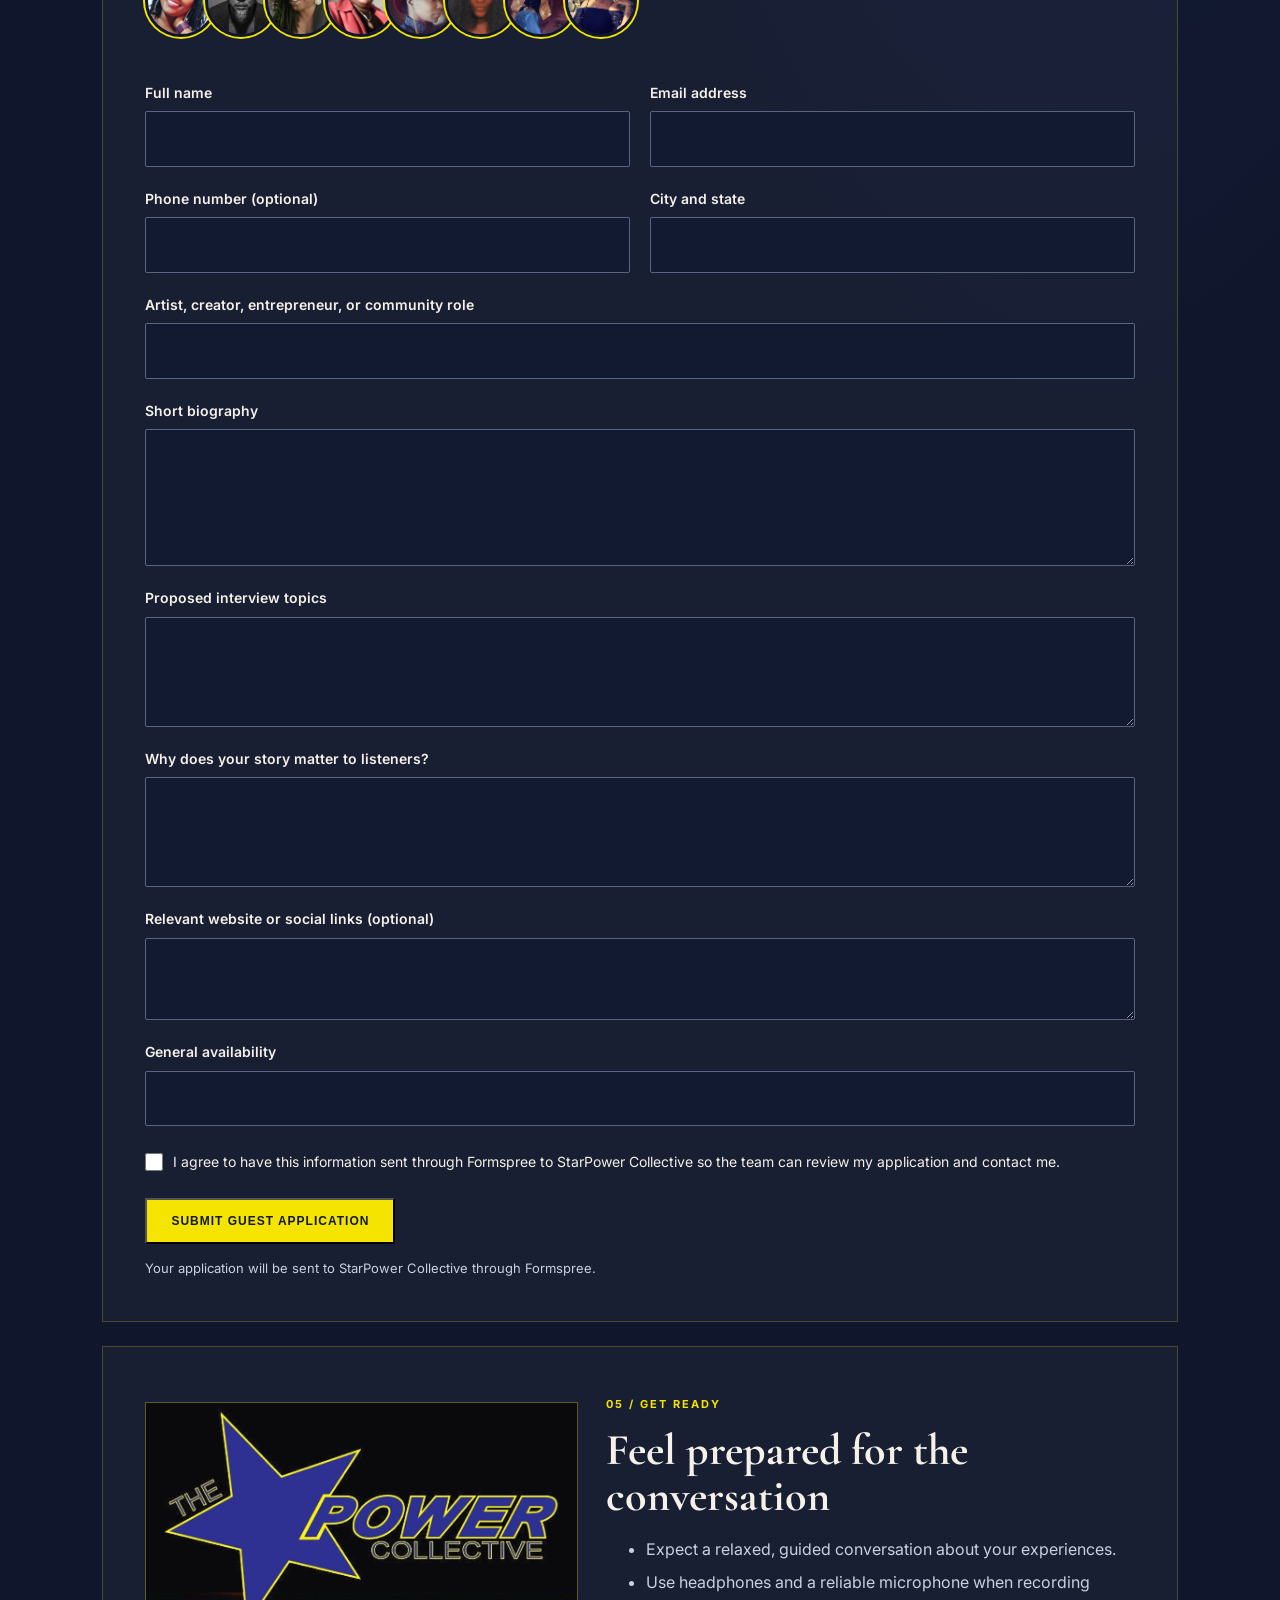
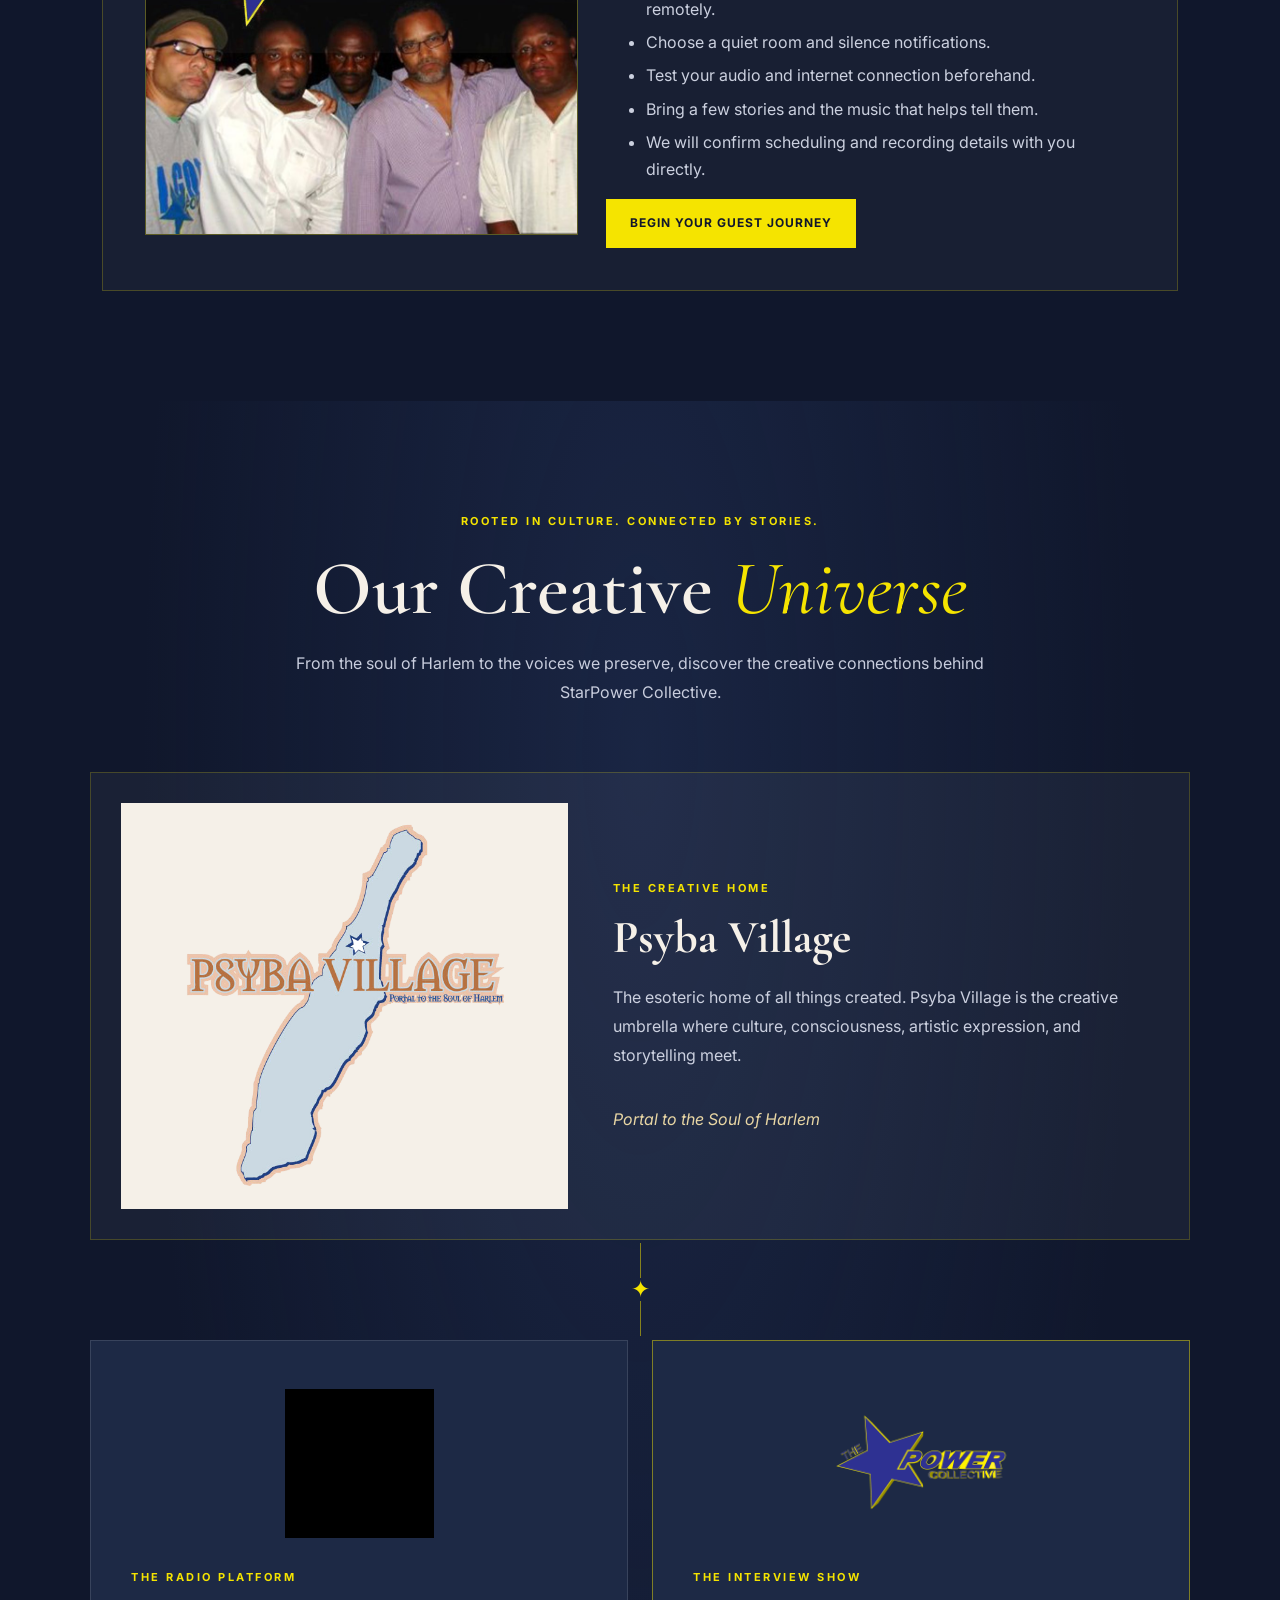
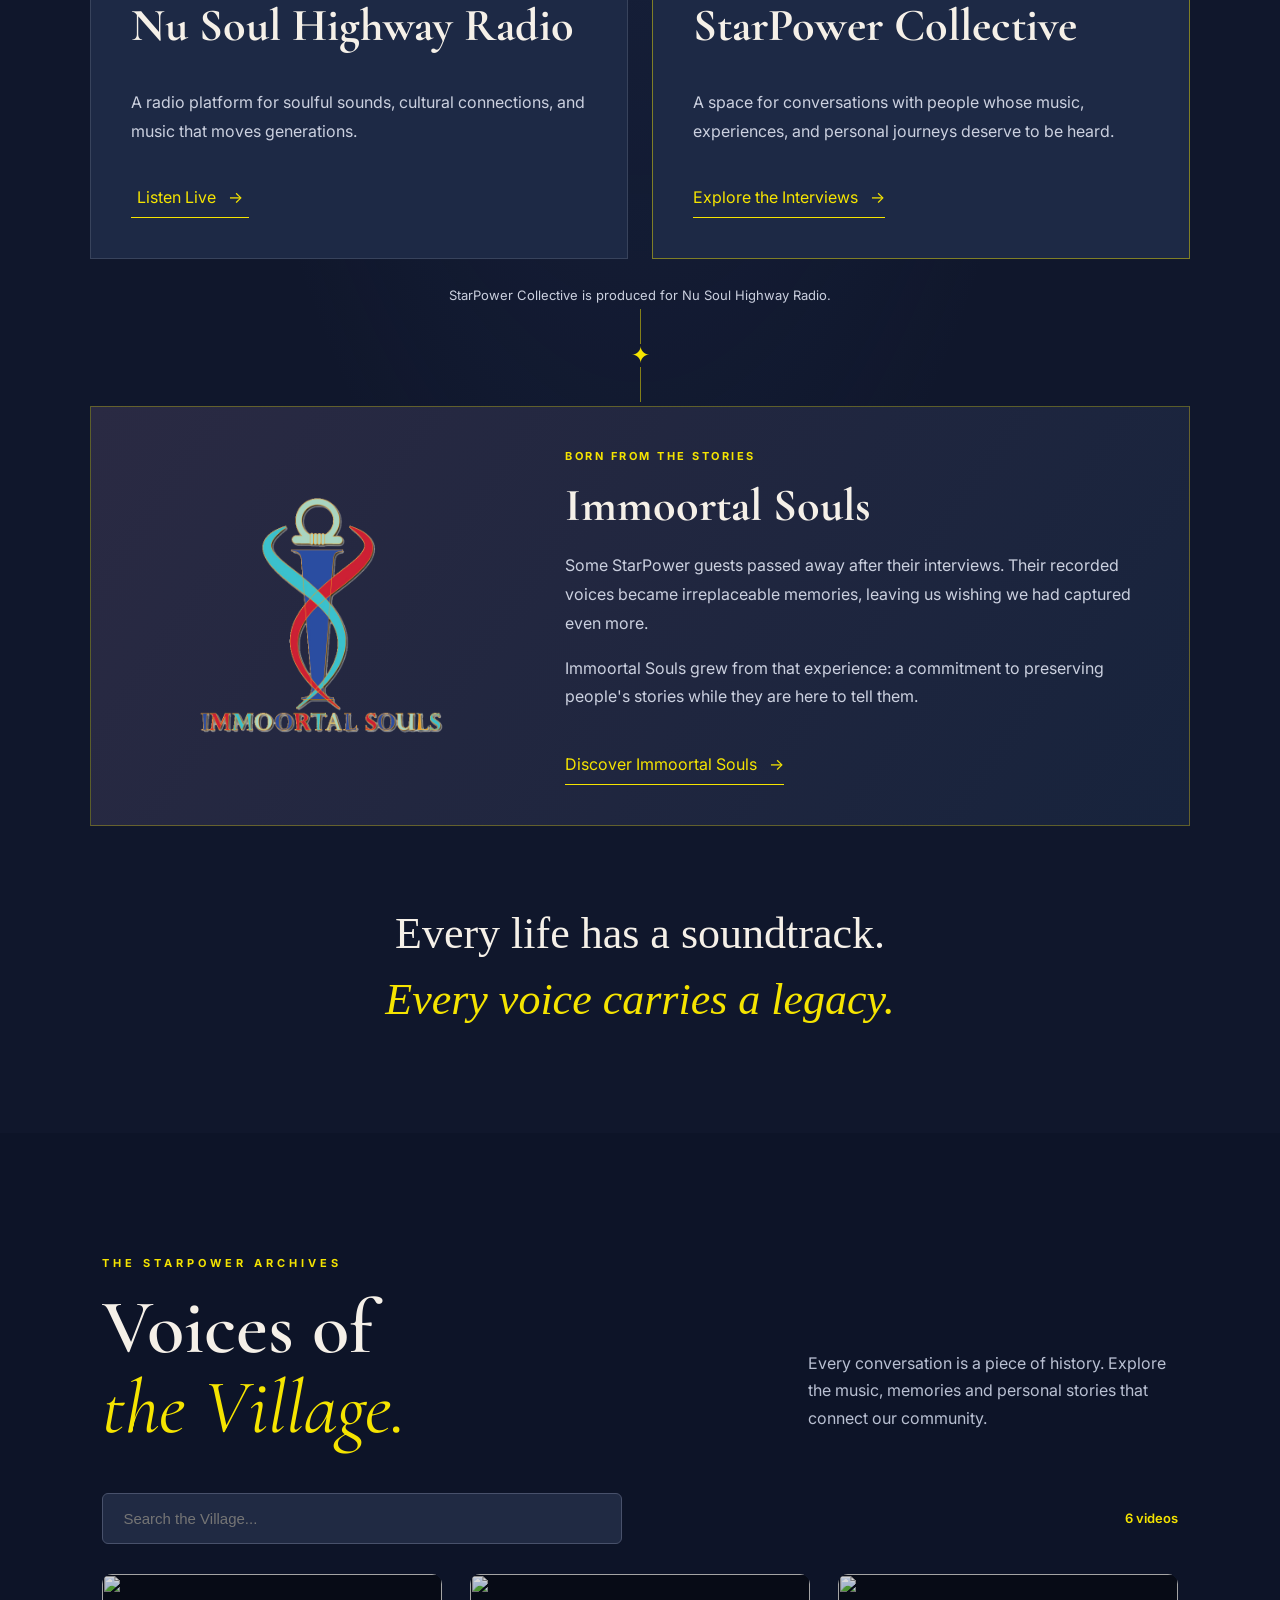
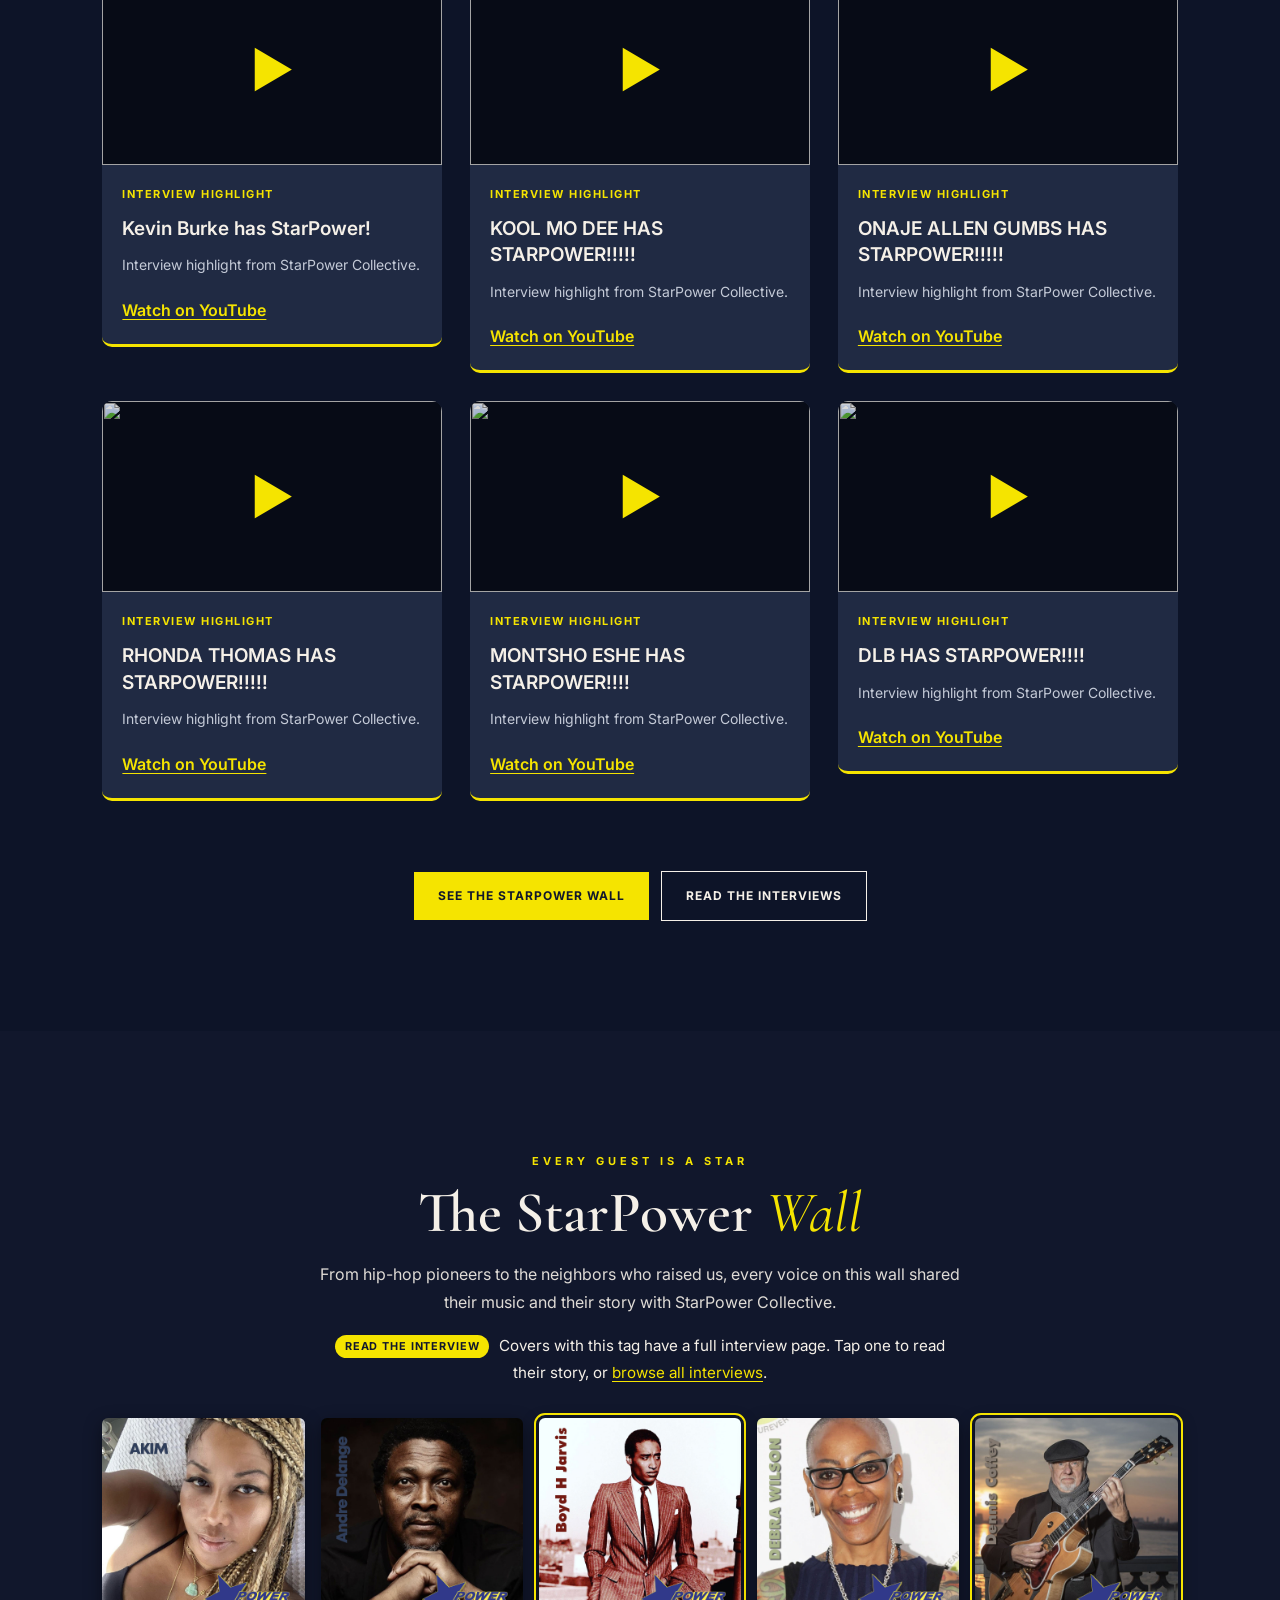
==== commit 032601b7: "commit all" ====
--- a/index.html
+++ b/index.html
@@ -546,6 +546,139 @@
         </article>
       </div>
     </section>
+
+    <!-- ===== VOICES OF THE VILLAGE: listener testimonials + "share your StarPower story" ===== -->
+    <section class="voices section" id="voices" aria-labelledby="voices-title">
+      <div class="voices-stars" aria-hidden="true"><i></i><i></i><i></i><i></i><i></i><i></i><i></i><i></i></div>
+      <div class="voices-head">
+        <p class="eyebrow"><span class="voices-onair" aria-hidden="true"></span> ON AIR · THE VILLAGE SPEAKS</p>
+        <h2 id="voices-title">Since 2010, <em>You've Kept StarPower Alive.</em></h2>
+      </div>
+
+      <div class="voices-stage" data-voices>
+        <div class="voices-dial" role="tablist" aria-label="Choose a listener quote">
+          <button type="button" role="tab" class="voices-tab" aria-selected="true" aria-controls="voice-1" id="voice-tab-1"><span class="voices-freq">88.1</span> Avon B.</button>
+          <button type="button" role="tab" class="voices-tab" aria-selected="false" aria-controls="voice-2" id="voice-tab-2" tabindex="-1"><span class="voices-freq">94.7</span> Almeta M.</button>
+          <button type="button" role="tab" class="voices-tab" aria-selected="false" aria-controls="voice-3" id="voice-tab-3" tabindex="-1"><span class="voices-freq">101.5</span> Nikki Nicole H.</button>
+          <button type="button" role="tab" class="voices-tab" aria-selected="false" aria-controls="voice-4" id="voice-tab-4" tabindex="-1"><span class="voices-freq">107.9</span> Pamela P.</button>
+          <span class="voices-needle" aria-hidden="true"></span>
+        </div>
+
+        <div class="voices-panels">
+          <figure class="voices-quote is-active" role="tabpanel" id="voice-1" aria-labelledby="voice-tab-1">
+            <blockquote><p>Thanks for keepin' StarPower Collective alive. My disappointment is when I'm not here. <strong>True words, not a story.</strong></p></blockquote>
+            <figcaption><span class="voices-name">Avon Ballard</span><span class="voices-src">StarPower family</span></figcaption>
+          </figure>
+          <figure class="voices-quote" role="tabpanel" id="voice-2" aria-labelledby="voice-tab-2" hidden>
+            <blockquote><p>I say this each and every week… <strong>truly love what you gentlemen are doing!</strong> Big ups to the entire StarPower family!</p></blockquote>
+            <figcaption><span class="voices-name">Almeta Miller</span><span class="voices-src">Weekly listener</span></figcaption>
+          </figure>
+          <figure class="voices-quote" role="tabpanel" id="voice-3" aria-labelledby="voice-tab-3" hidden>
+            <blockquote><p>May the Peace, Love and Positive Energy that was intended when my "Brothers" created this space <strong>continue to shine with Force!</strong> Love you guys!</p></blockquote>
+            <figcaption><span class="voices-name">Nikki Nicole Howard</span><span class="voices-src">#iAMmybrotherskeeper</span></figcaption>
+          </figure>
+          <figure class="voices-quote" role="tabpanel" id="voice-4" aria-labelledby="voice-tab-4" hidden>
+            <blockquote><p>Ordinary folks sharing their life through music shows <strong>the ultimate human connection</strong> through music, lyrics and song! No other place like it on any of my lists!</p></blockquote>
+            <figcaption><span class="voices-name">Pamela Phillips</span><span class="voices-src">StarPower family</span></figcaption>
+          </figure>
+        </div>
+
+        <div class="voices-controls">
+          <span class="voices-signal" aria-hidden="true"><i></i><i></i><i></i><i></i><i></i></span>
+          <button type="button" class="voices-pause" aria-pressed="false">Pause</button>
+        </div>
+      </div>
+
+      <div class="voices-ask">
+        <h3>What's <em>Your</em> StarPower Story?</h3>
+        <p>Were you a guest? A Wednesday-night regular? Did a song you heard here take you back? Tell us what StarPower Collective has meant to you over the years. Your story could be the next one on the air.</p>
+        <button type="button" class="btn btn-gold voices-open" aria-expanded="false" aria-controls="voices-form">Share My StarPower</button>
+
+        <form id="voices-form" class="voices-form" action="https://formspree.io/f/xjyynkyo" method="POST" hidden novalidate>
+          <input type="hidden" name="source" value="StarPower Story">
+          <input type="hidden" name="_subject" value="New StarPower Story (testimonial)">
+          <div class="signup-hp" aria-hidden="true"><label>Leave empty <input type="text" name="_gotcha" tabindex="-1" autocomplete="off"></label></div>
+          <div class="voices-grid">
+            <div><label for="vs-name">Your name</label><input id="vs-name" name="name" autocomplete="name" required></div>
+            <div><label for="vs-email">Email <span>(never shown)</span></label><input id="vs-email" type="email" name="email" autocomplete="email" required></div>
+            <div><label for="vs-since">Rocking with us since <span>(optional)</span></label><input id="vs-since" name="since" inputmode="numeric" maxlength="4" placeholder="e.g. 2011"></div>
+            <div><label for="vs-role">I'm a… <span>(optional)</span></label>
+              <select id="vs-role" name="role"><option value="">Choose one</option><option>Listener</option><option>Past guest</option><option>Family of a guest</option><option>Artist / DJ</option><option>Friend of the show</option></select></div>
+            <div class="voices-wide"><label for="vs-story">Your StarPower story</label><textarea id="vs-story" name="story" rows="5" maxlength="1200" required></textarea></div>
+          </div>
+          <label class="voices-check"><input type="checkbox" name="ok_to_share" value="Yes"> StarPower Collective may share my words and first name on the website and social media.</label>
+          <button class="btn btn-gold" type="submit">Send My Story</button>
+          <p class="voices-status" role="status" aria-live="polite"></p>
+          <p class="voices-privacy">We only publish stories you give us permission to share. <a href="privacy/">Privacy policy</a></p>
+        </form>
+      </div>
+    </section>
+    <script>
+    (() => {
+      const stage = document.querySelector("[data-voices]");
+      if (!stage) return;
+      const tabs = [...stage.querySelectorAll(".voices-tab")];
+      const panels = [...stage.querySelectorAll(".voices-quote")];
+      const needle = stage.querySelector(".voices-needle");
+      const pauseBtn = stage.querySelector(".voices-pause");
+      const still = matchMedia("(prefers-reduced-motion: reduce)").matches;
+      let i = 0, timer = null, paused = still, visible = false;
+
+      const placeNeedle = () => {
+        const t = tabs[i], d = t.parentElement.getBoundingClientRect(), r = t.getBoundingClientRect();
+        needle.style.transform = `translateX(${(r.left - d.left + r.width / 2).toFixed(1)}px)`;
+      };
+      const show = (n, focus) => {
+        i = (n + tabs.length) % tabs.length;
+        tabs.forEach((t, k) => { const on = k === i; t.setAttribute("aria-selected", on); t.tabIndex = on ? 0 : -1; });
+        panels.forEach((p, k) => { const on = k === i; p.hidden = !on; p.classList.toggle("is-active", on); });
+        placeNeedle();
+        if (focus) tabs[i].focus();
+      };
+      const tick = () => { if (!paused && visible) show(i + 1); };
+      const start = () => { clearInterval(timer); timer = setInterval(tick, 7000); };
+
+      tabs.forEach((t, k) => t.addEventListener("click", () => { show(k); start(); }));
+      stage.querySelector(".voices-dial").addEventListener("keydown", e => {
+        if (e.key === "ArrowRight") { e.preventDefault(); show(i + 1, true); start(); }
+        if (e.key === "ArrowLeft") { e.preventDefault(); show(i - 1, true); start(); }
+      });
+      const setPause = p => { paused = p; pauseBtn.setAttribute("aria-pressed", p); pauseBtn.textContent = p ? "Play" : "Pause"; stage.classList.toggle("is-paused", p); };
+      pauseBtn.addEventListener("click", () => setPause(!paused));
+      stage.addEventListener("mouseenter", () => stage.classList.add("is-hover"));
+      stage.addEventListener("mouseleave", () => stage.classList.remove("is-hover"));
+      stage.addEventListener("focusin", () => { if (!paused) setPause(true); });
+      new IntersectionObserver(([e]) => { visible = e.isIntersecting; }).observe(stage);
+      addEventListener("resize", placeNeedle);
+      setPause(paused); show(0); start();
+
+      // "Share My StarPower" form
+      const openBtn = document.querySelector(".voices-open");
+      const form = document.getElementById("voices-form");
+      const status = form.querySelector(".voices-status");
+      openBtn.addEventListener("click", () => {
+        const open = form.hidden;
+        form.hidden = !open; openBtn.setAttribute("aria-expanded", open);
+        if (open) form.querySelector("input:not([type=hidden]):not([tabindex='-1'])").focus();
+      });
+      form.addEventListener("submit", async e => {
+        e.preventDefault();
+        if (!form.reportValidity()) return;
+        const btn = form.querySelector("button[type=submit]");
+        btn.disabled = true; status.textContent = "Sending your story…";
+        try {
+          const res = await fetch(form.action, { method: "POST", body: new FormData(form), headers: { Accept: "application/json" } });
+          if (!res.ok) throw new Error(res.status);
+          form.querySelector(".voices-grid").hidden = true;
+          form.querySelector(".voices-check").hidden = true; btn.hidden = true;
+          status.textContent = "Thank you! Your StarPower story is in. Sure, you do have StarPower.";
+        } catch (err) {
+          btn.disabled = false;
+          status.textContent = "Something went wrong. Please try again, or email starpower.collective@gmail.com.";
+        }
+      });
+    })();
+    </script>
 
     <section class="guest-hub section" id="be-a-guest" aria-labelledby="guest-hub-title">
       <div class="guest-hub-intro-row">
--- a/css/style.css
+++ b/css/style.css
@@ -2508,17 +2508,109 @@
 
 /* ===== Founders cards: gentle float + soft shadow ===== */
 @keyframes founder-float {
-  0%, 100% { transform: translateY(0); }
-  50% { transform: translateY(-8px); }
+  0%, 100% { transform: translateY(0) rotate(0deg); }
+  25% { transform: translateY(-10px) rotate(-.4deg); }
+  50% { transform: translateY(-16px) rotate(0deg); }
+  75% { transform: translateY(-8px) rotate(.4deg); }
 }
 .founders-grid > .founders-card {
   box-shadow: 0 14px 30px rgba(0, 0, 0, .35), 0 2px 6px rgba(0, 0, 0, .25);
-  animation: founder-float 6s ease-in-out infinite;
-  transition: box-shadow .3s ease;
+  animation: founder-float 5s ease-in-out infinite;
+  transition: box-shadow .3s ease, translate .3s ease;
 }
 .founders-grid > .founders-card:nth-child(2) { animation-delay: -1.2s; }
 .founders-grid > .founders-card:nth-child(3) { animation-delay: -2.4s; }
 .founders-grid > .founders-card:nth-child(4) { animation-delay: -3.6s; }
 .founders-grid > .founders-card:nth-child(5) { animation-delay: -4.8s; }
-.founders-grid > .founders-card:hover { animation-play-state: paused; box-shadow: 0 20px 40px rgba(0, 0, 0, .45), 0 0 0 1px rgba(245, 228, 0, .45); }
+.founders-grid > .founders-card:hover { animation-play-state: paused; translate: 0 -6px; box-shadow: 0 20px 40px rgba(0, 0, 0, .45), 0 0 0 1px rgba(245, 228, 0, .45); }
 @media (prefers-reduced-motion: reduce) { .founders-grid > .founders-card { animation: none; } }
+
+/* Immoortal Souls: tighter top, smaller floating logo */
+#legacy.imsouls { padding-top: 28px; }
+#legacy .imsouls-eyebrow { margin-top: 0; }
+.imsouls-float { width: min(260px, calc(50% - 440px)); left: max(3%, calc(50% - 380px - 330px)); }
+@media (max-width: 1199px) { .imsouls-float { left: -6%; width: min(360px, 55vw); } }
+
+/* ===== Voices of the Village (testimonials) ===== */
+.voices { position: relative; overflow: hidden; isolation: isolate; text-align: center;
+  background: radial-gradient(ellipse at 50% 0%, rgba(43, 57, 144, .55), transparent 60%), #0c1124; color: var(--ivory); }
+.voices-stars { position: absolute; inset: 0; z-index: -1; pointer-events: none; }
+.voices-stars i { position: absolute; width: 14px; height: 14px; background: var(--gold); opacity: .18;
+  clip-path: polygon(50% 0, 61% 35%, 98% 35%, 68% 57%, 79% 91%, 50% 70%, 21% 91%, 32% 57%, 2% 35%, 39% 35%);
+  animation: voices-twinkle 6s ease-in-out infinite; }
+.voices-stars i:nth-child(1) { left: 6%; top: 18%; } .voices-stars i:nth-child(2) { left: 14%; top: 70%; width: 22px; height: 22px; animation-delay: -1s; }
+.voices-stars i:nth-child(3) { left: 30%; top: 8%; width: 9px; height: 9px; animation-delay: -2s; } .voices-stars i:nth-child(4) { left: 48%; top: 88%; animation-delay: -3s; }
+.voices-stars i:nth-child(5) { left: 70%; top: 12%; width: 20px; height: 20px; animation-delay: -4s; } .voices-stars i:nth-child(6) { left: 86%; top: 60%; animation-delay: -.5s; }
+.voices-stars i:nth-child(7) { left: 93%; top: 22%; width: 10px; height: 10px; animation-delay: -2.5s; } .voices-stars i:nth-child(8) { left: 62%; top: 45%; width: 8px; height: 8px; animation-delay: -3.5s; }
+@keyframes voices-twinkle { 0%, 100% { opacity: .1; transform: scale(.8) rotate(0deg); } 50% { opacity: .45; transform: scale(1.15) rotate(20deg); } }
+
+.voices-head { max-width: 820px; margin: 0 auto 40px; }
+.voices-head .eyebrow { color: var(--gold); display: inline-flex; align-items: center; gap: 10px; }
+.voices-onair { width: 10px; height: 10px; border-radius: 50%; background: #ff3b3b; box-shadow: 0 0 0 0 rgba(255, 59, 59, .7); animation: voices-pulse 1.8s ease-out infinite; }
+@keyframes voices-pulse { 0% { box-shadow: 0 0 0 0 rgba(255, 59, 59, .7); } 100% { box-shadow: 0 0 0 14px rgba(255, 59, 59, 0); } }
+.voices-head h2 { margin: 10px 0 0; font-size: clamp(2.2rem, 5vw, 3.6rem); line-height: 1.08; }
+.voices-head h2 em { color: var(--gold); display: block; }
+
+.voices-stage { max-width: 980px; margin: 0 auto; padding: clamp(22px, 4vw, 44px); border-radius: 22px;
+  background: linear-gradient(160deg, rgba(43, 57, 144, .35), rgba(16, 23, 44, .9)); border: 1px solid rgba(245, 228, 0, .3);
+  box-shadow: 0 30px 70px rgba(0, 0, 0, .5), inset 0 1px 0 rgba(255, 255, 255, .06); }
+.voices-dial { position: relative; display: grid; grid-template-columns: repeat(4, 1fr); gap: 6px; padding: 14px 6px 22px;
+  border-bottom: 1px solid rgba(245, 240, 232, .15);
+  background: repeating-linear-gradient(90deg, rgba(245, 240, 232, .22) 0 1px, transparent 1px 12px) bottom / 100% 10px no-repeat; }
+.voices-tab { background: none; border: 0; color: rgba(245, 240, 232, .65); font: inherit; font-size: .82rem; letter-spacing: .08em; text-transform: uppercase; cursor: pointer; padding: 8px 4px; border-radius: 8px; transition: color .2s; }
+.voices-freq { display: block; font-family: var(--heading); font-size: 1.5rem; letter-spacing: 0; color: inherit; }
+.voices-tab[aria-selected="true"], .voices-tab:hover { color: var(--gold); }
+.voices-tab:focus-visible { outline: 2px solid var(--gold); outline-offset: 2px; }
+.voices-needle { position: absolute; left: 0; bottom: -2px; width: 3px; height: 34px; margin-left: -1.5px; background: #ff3b3b; border-radius: 2px;
+  box-shadow: 0 0 12px rgba(255, 59, 59, .8); transition: transform .6s cubic-bezier(.6, -0.2, .3, 1.3); }
+
+.voices-panels { min-height: 250px; display: grid; align-items: center; padding: 64px 0 10px; }
+.voices-quote { margin: 0; }
+.voices-quote.is-active { animation: voices-in .7s ease both; }
+@keyframes voices-in { from { opacity: 0; transform: translateY(14px); filter: blur(4px); } to { opacity: 1; transform: none; filter: none; } }
+.voices-quote blockquote { margin: 0; position: relative; }
+.voices-quote blockquote::before { content: "\201C"; position: absolute; left: 50%; top: -52px; transform: translateX(-50%); font-family: var(--heading); font-size: 5.5rem; line-height: 1; color: var(--gold); opacity: .35; }
+.voices-quote p { font-family: var(--heading); font-size: clamp(1.45rem, 3vw, 2.25rem); line-height: 1.35; margin: 0 auto; max-width: 820px; color: var(--ivory); }
+.voices-quote strong { color: var(--gold); font-weight: inherit; font-style: italic; }
+.voices-quote figcaption { margin-top: 22px; display: flex; flex-direction: column; gap: 2px; }
+.voices-name { font-weight: 700; letter-spacing: .14em; text-transform: uppercase; font-size: .85rem; color: var(--ivory); }
+.voices-src { font-size: .8rem; opacity: .65; }
+
+.voices-controls { display: flex; justify-content: center; align-items: center; gap: 16px; margin-top: 18px; }
+.voices-signal { display: inline-flex; align-items: flex-end; gap: 3px; height: 18px; }
+.voices-signal i { width: 4px; background: var(--gold); border-radius: 2px; animation: voices-eq 1s ease-in-out infinite; }
+.voices-signal i:nth-child(1) { height: 30%; } .voices-signal i:nth-child(2) { height: 70%; animation-delay: -.2s; } .voices-signal i:nth-child(3) { height: 100%; animation-delay: -.4s; }
+.voices-signal i:nth-child(4) { height: 60%; animation-delay: -.6s; } .voices-signal i:nth-child(5) { height: 40%; animation-delay: -.8s; }
+@keyframes voices-eq { 0%, 100% { transform: scaleY(.4); } 50% { transform: scaleY(1); } }
+.voices-signal i { transform-origin: bottom; }
+.voices-stage.is-paused .voices-signal i { animation-play-state: paused; }
+.voices-pause { background: none; border: 1px solid rgba(245, 240, 232, .4); color: var(--ivory); border-radius: 999px; padding: 6px 16px; font: inherit; font-size: .78rem; letter-spacing: .12em; text-transform: uppercase; cursor: pointer; }
+.voices-pause:hover, .voices-pause:focus-visible { border-color: var(--gold); color: var(--gold); outline: none; }
+
+.voices-ask { max-width: 760px; margin: 56px auto 0; }
+.voices-ask h3 { font-size: clamp(1.9rem, 4vw, 2.6rem); margin: 0 0 12px; }
+.voices-ask h3 em { color: var(--gold); }
+.voices-ask > p { opacity: .88; line-height: 1.7; margin: 0 0 22px; }
+.voices-form { margin-top: 26px; text-align: left; padding: clamp(20px, 3vw, 32px); border: 1px solid rgba(245, 228, 0, .25); border-radius: 16px; background: rgba(255, 255, 255, .035); }
+.voices-grid { display: grid; grid-template-columns: 1fr 1fr; gap: 16px; }
+.voices-wide { grid-column: 1 / -1; }
+.voices-form label { display: block; font-size: .85rem; font-weight: 600; margin-bottom: 6px; }
+.voices-form label span { font-weight: 400; opacity: .7; }
+.voices-form input:not([type=checkbox]), .voices-form select, .voices-form textarea { width: 100%; box-sizing: border-box; padding: 12px; border-radius: 8px; border: 1px solid rgba(245, 240, 232, .3); background: #0f1530; color: var(--ivory); font: inherit; }
+.voices-form input:focus, .voices-form select:focus, .voices-form textarea:focus { outline: 2px solid var(--gold); outline-offset: 1px; }
+.voices-form .voices-check { display: flex; gap: 10px; align-items: flex-start; font-weight: 400; margin: 18px 0; line-height: 1.5; }
+.voices-check input { margin-top: 4px; accent-color: var(--gold); }
+.voices-status { margin: 14px 0 0; font-weight: 600; color: var(--gold); }
+.voices-privacy { font-size: .8rem; opacity: .7; margin: 8px 0 0; }
+.voices-privacy a { color: var(--gold); }
+@media (max-width: 640px) {
+  .voices-dial { grid-template-columns: repeat(2, 1fr); background-size: 100% 0; }
+  .voices-needle { display: none; }
+  .voices-tab[aria-selected="true"] { background: rgba(245, 228, 0, .12); }
+  .voices-grid { grid-template-columns: 1fr; }
+  .voices-panels { min-height: 300px; }
+}
+@media (prefers-reduced-motion: reduce) {
+  .voices-stars i, .voices-onair, .voices-signal i, .voices-quote.is-active { animation: none; }
+  .voices-needle { transition: none; }
+}
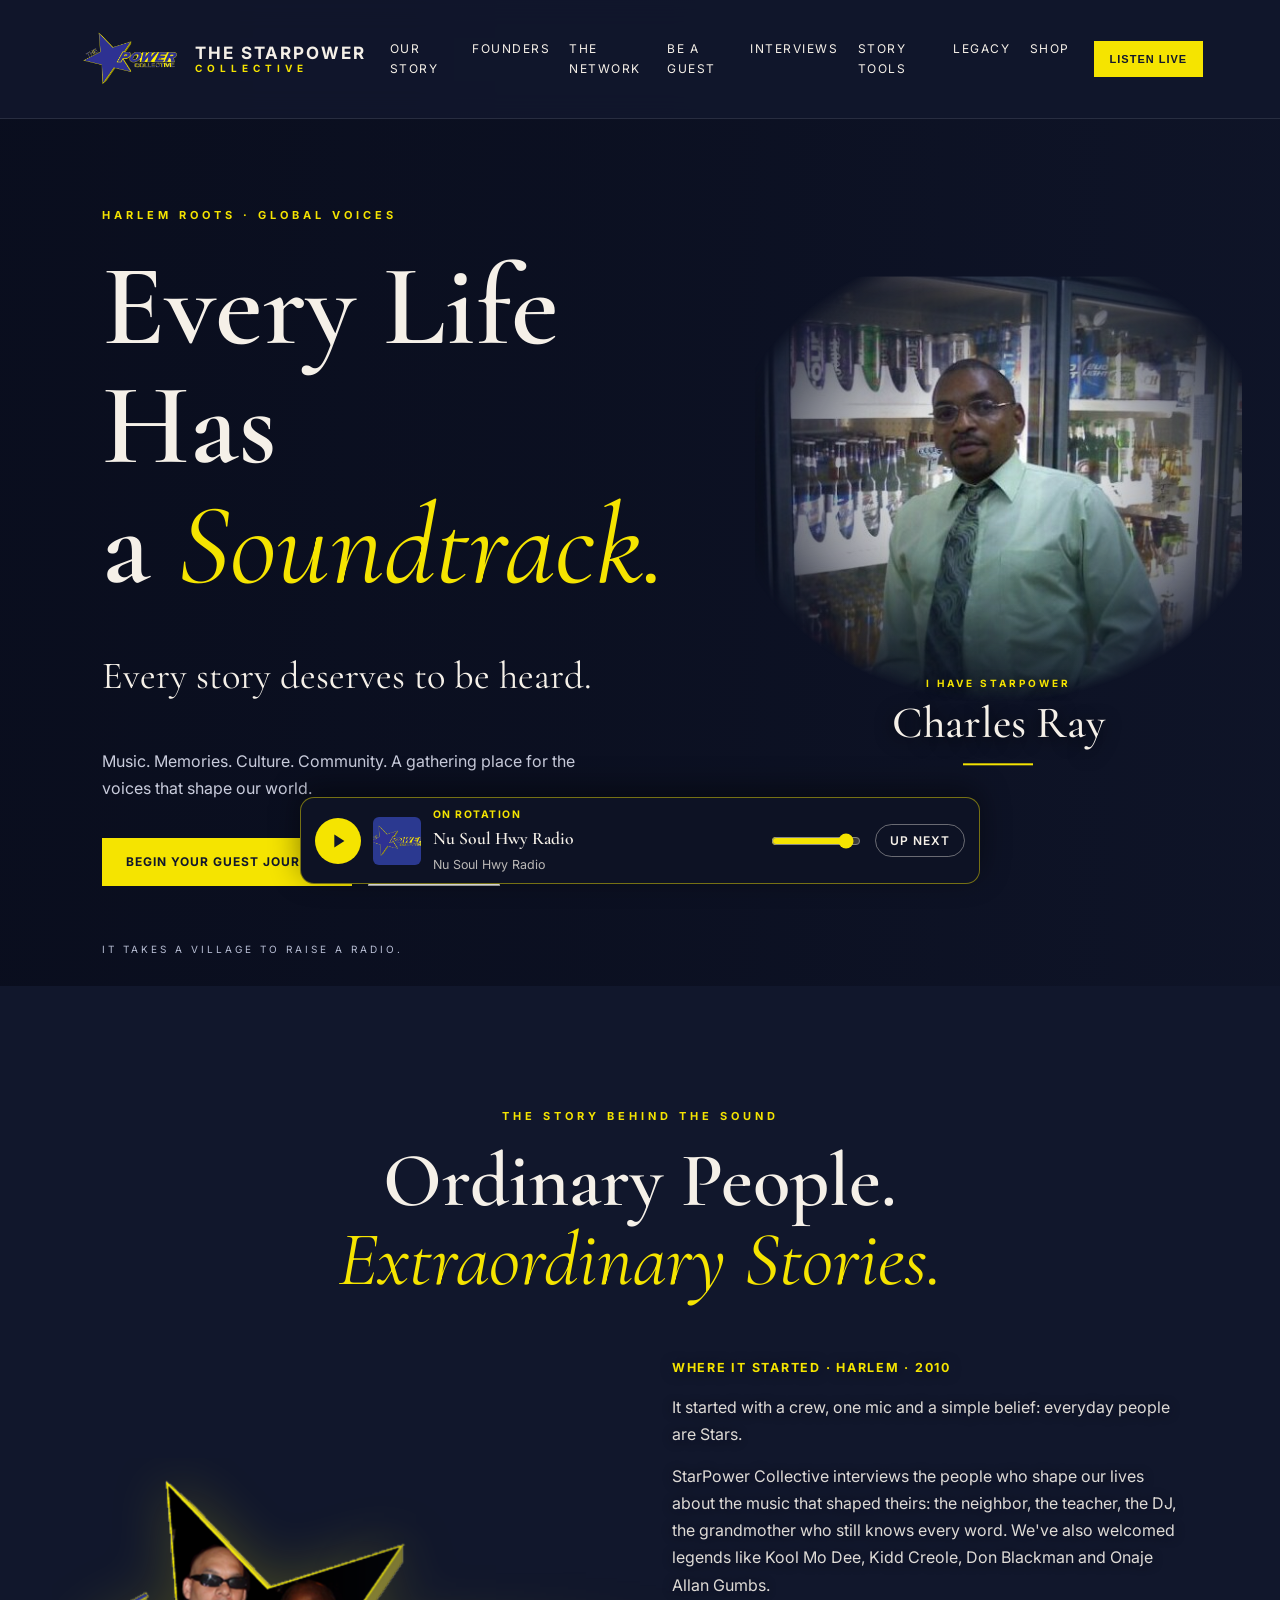
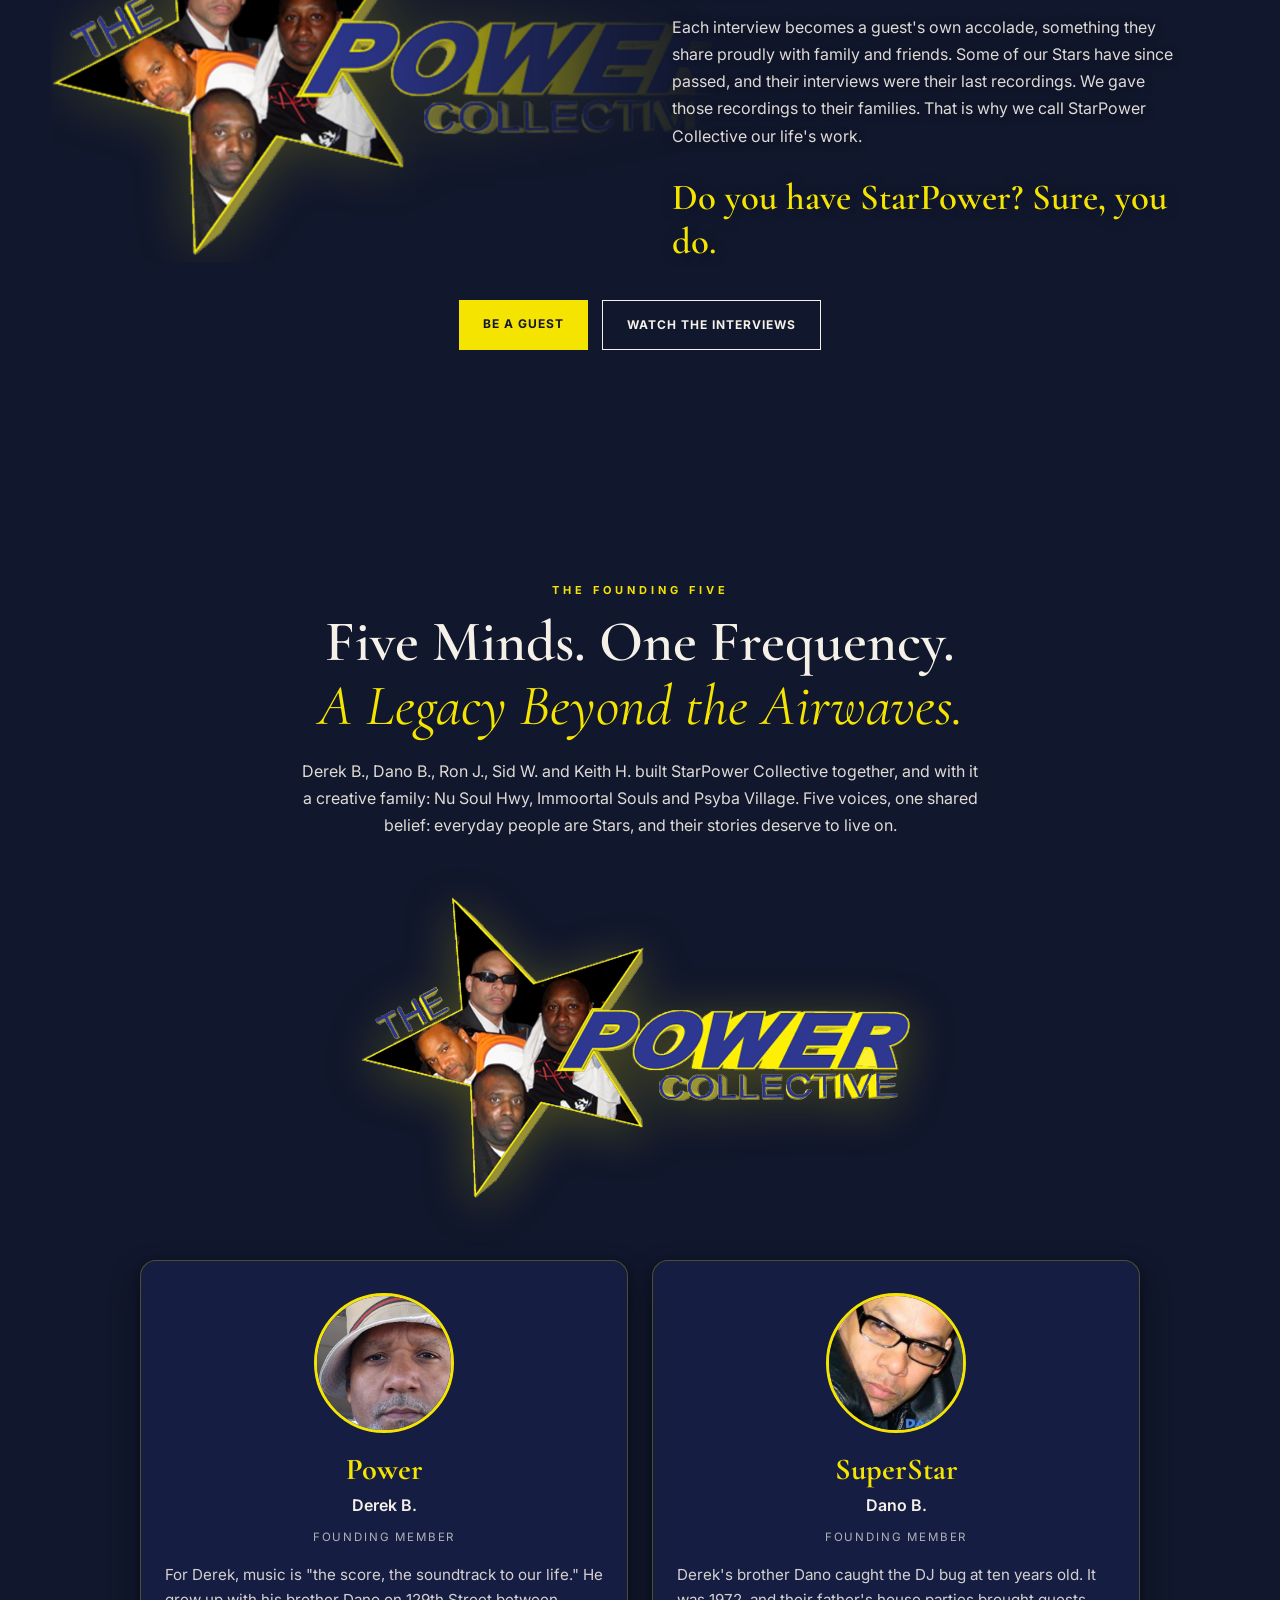
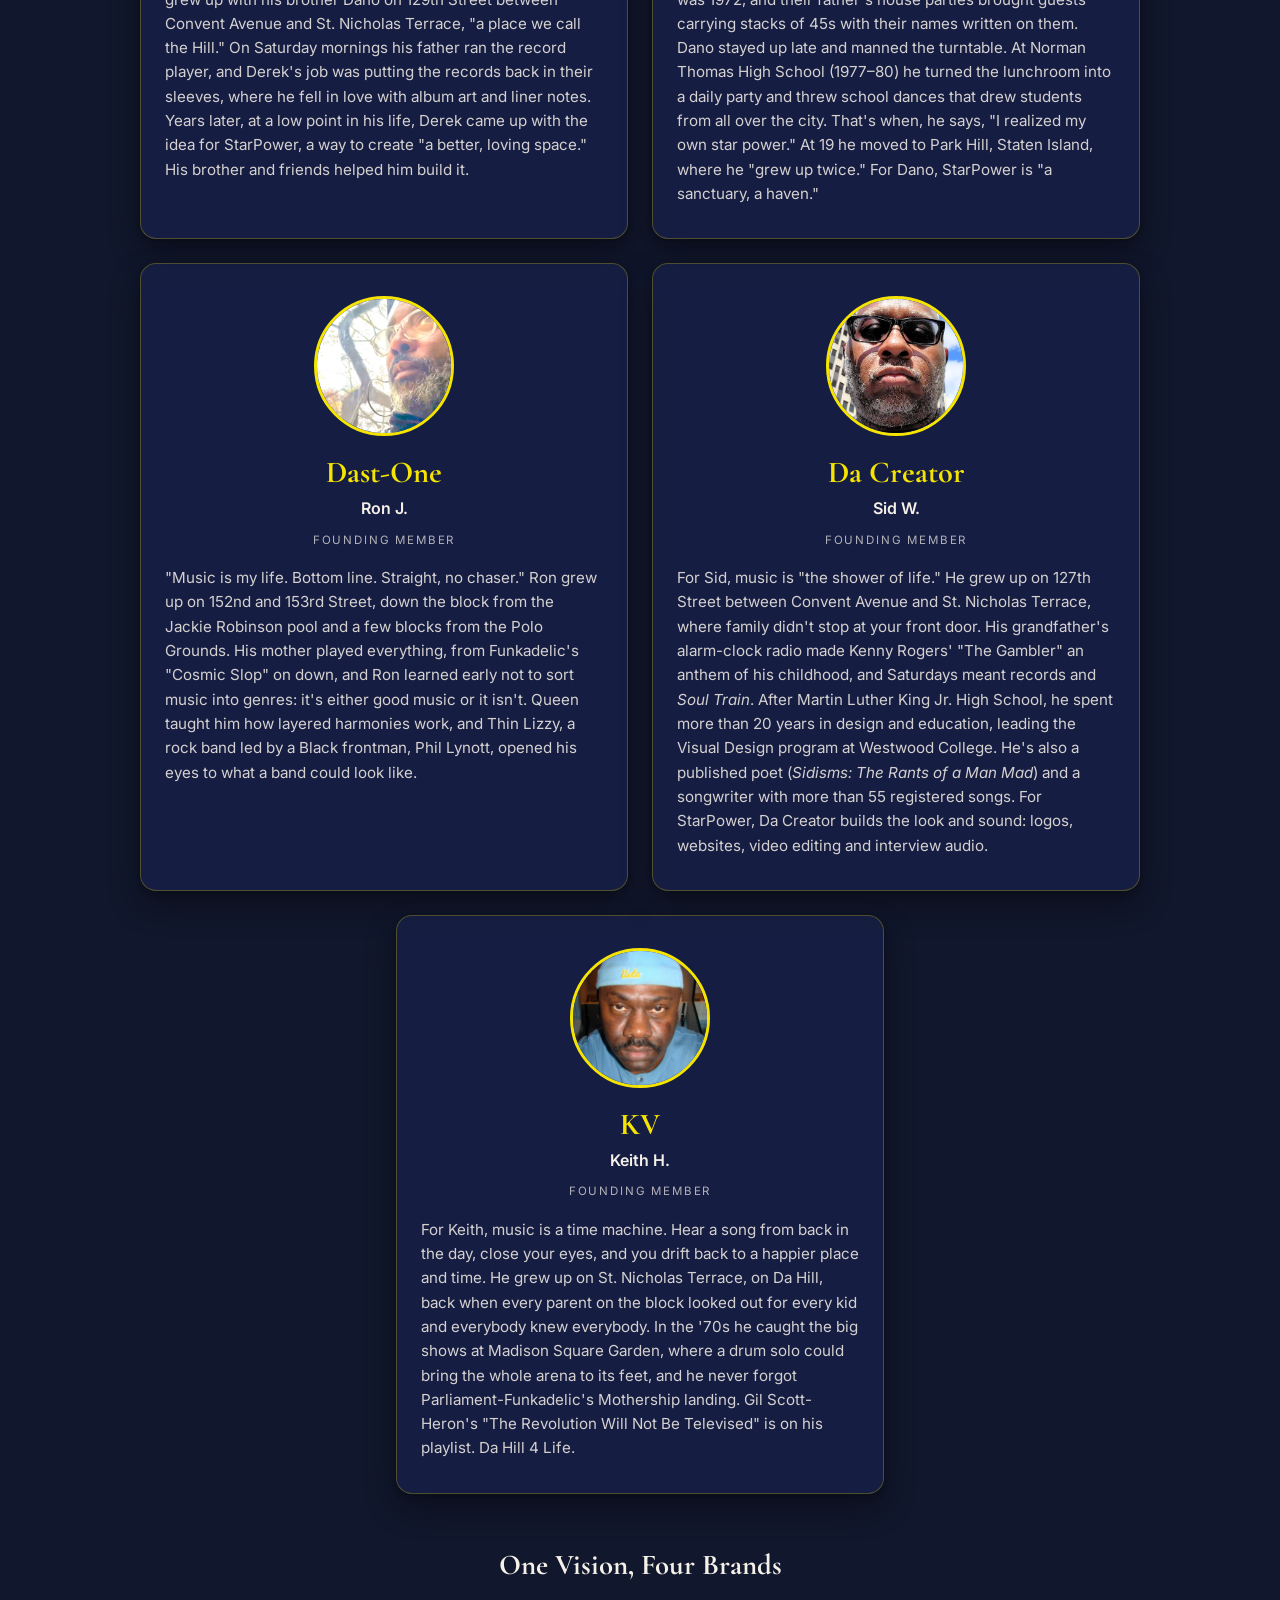
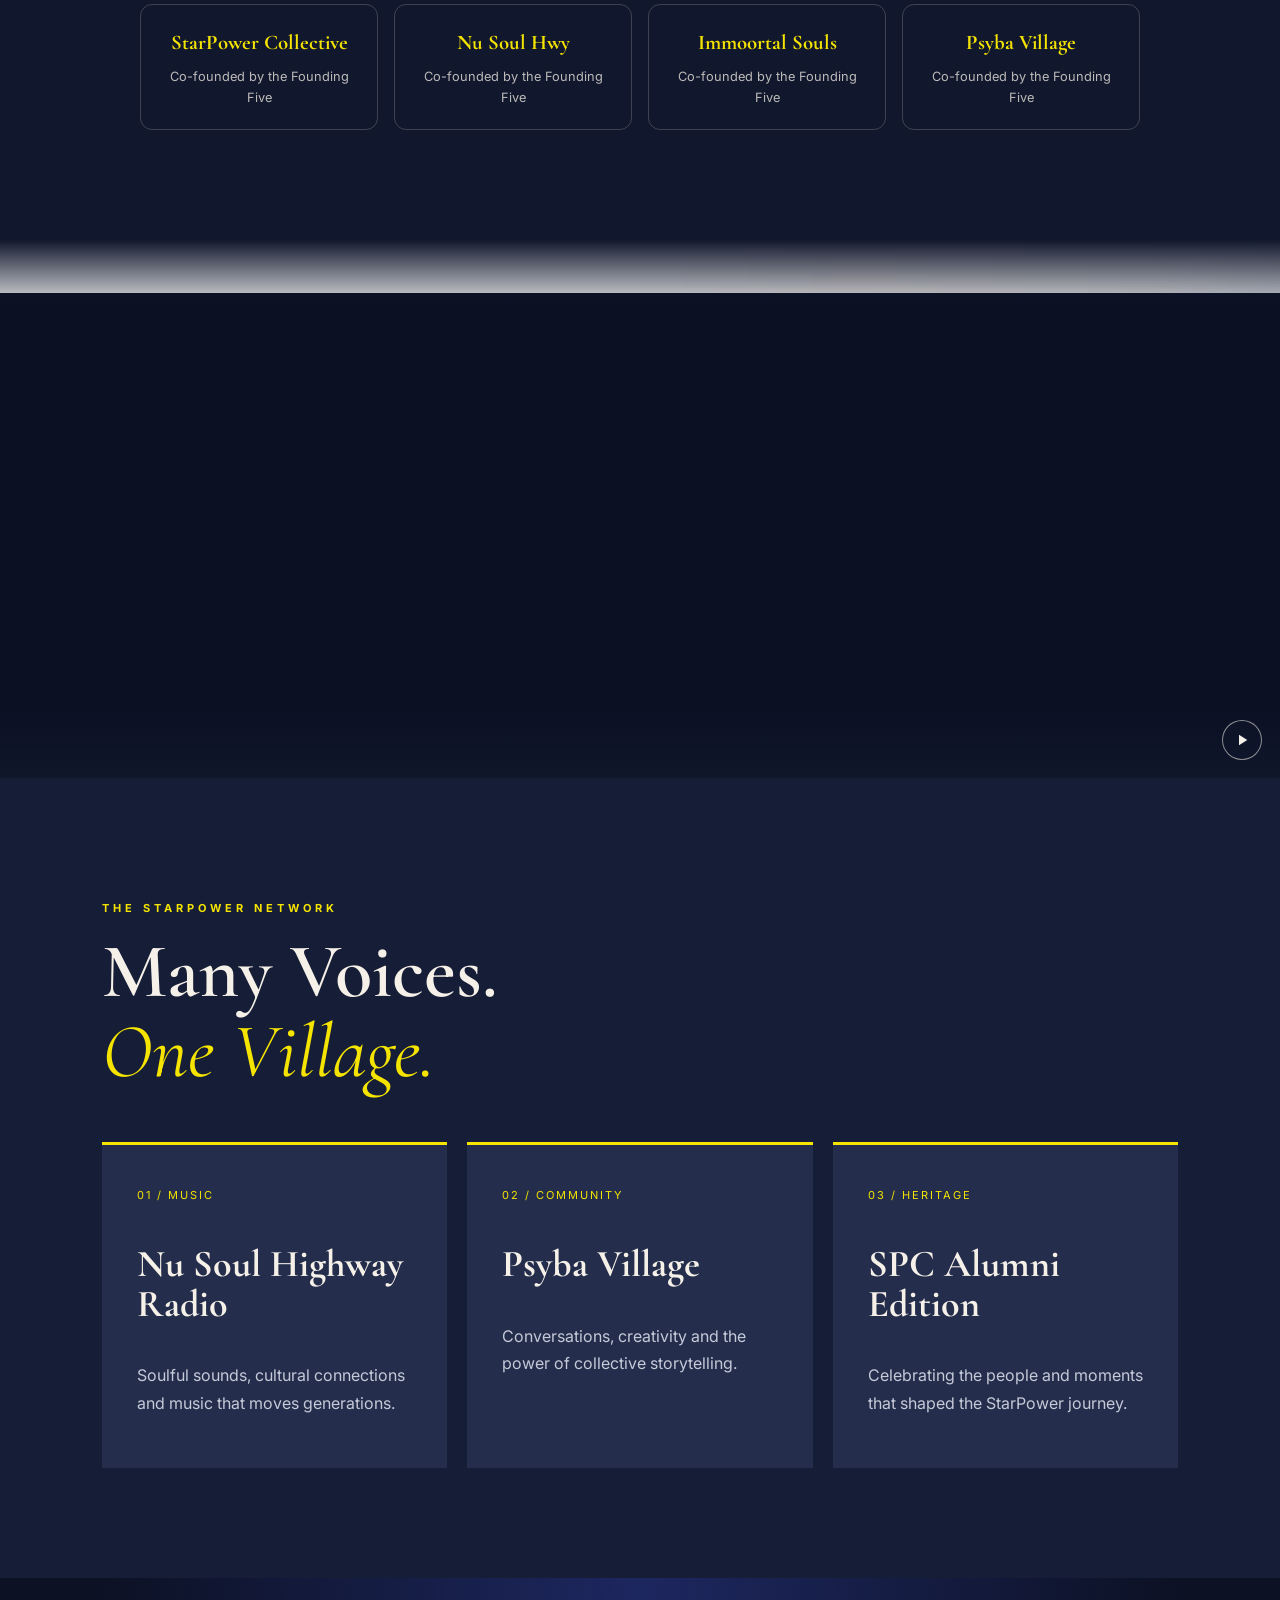
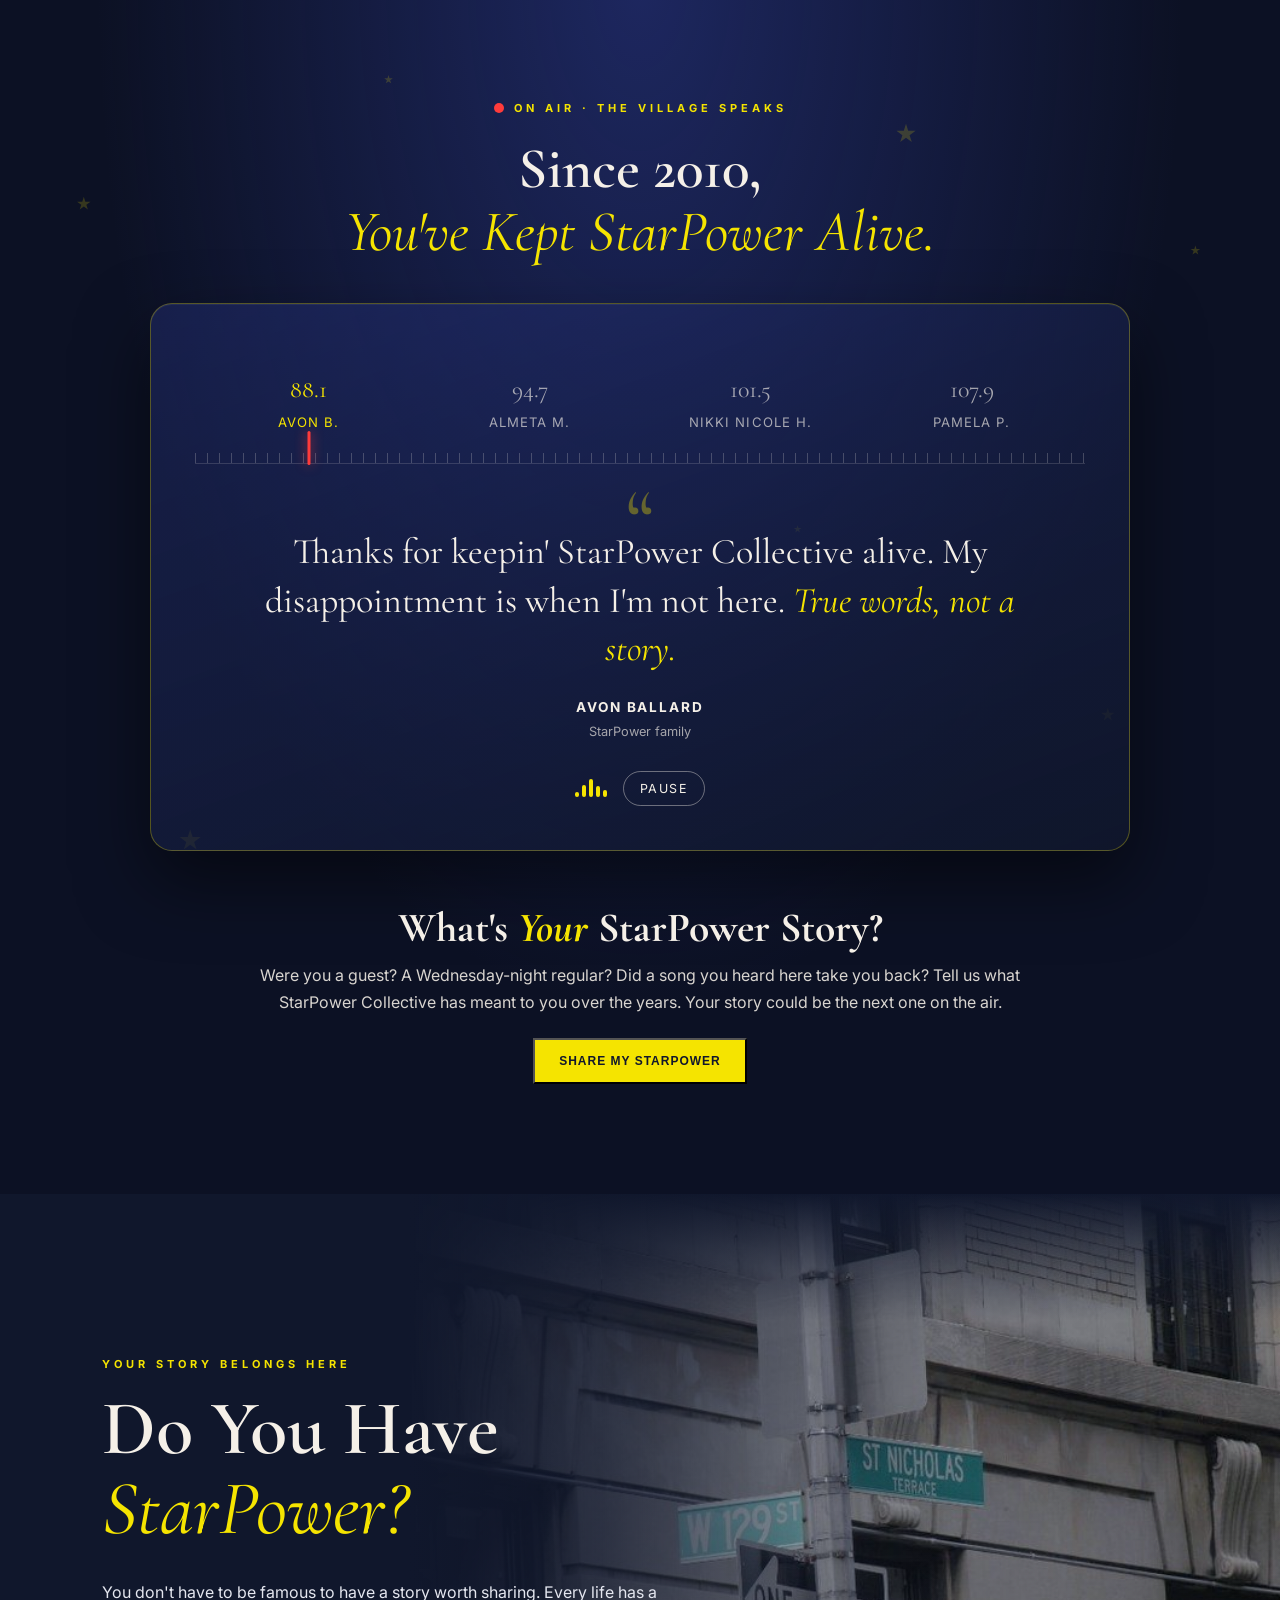
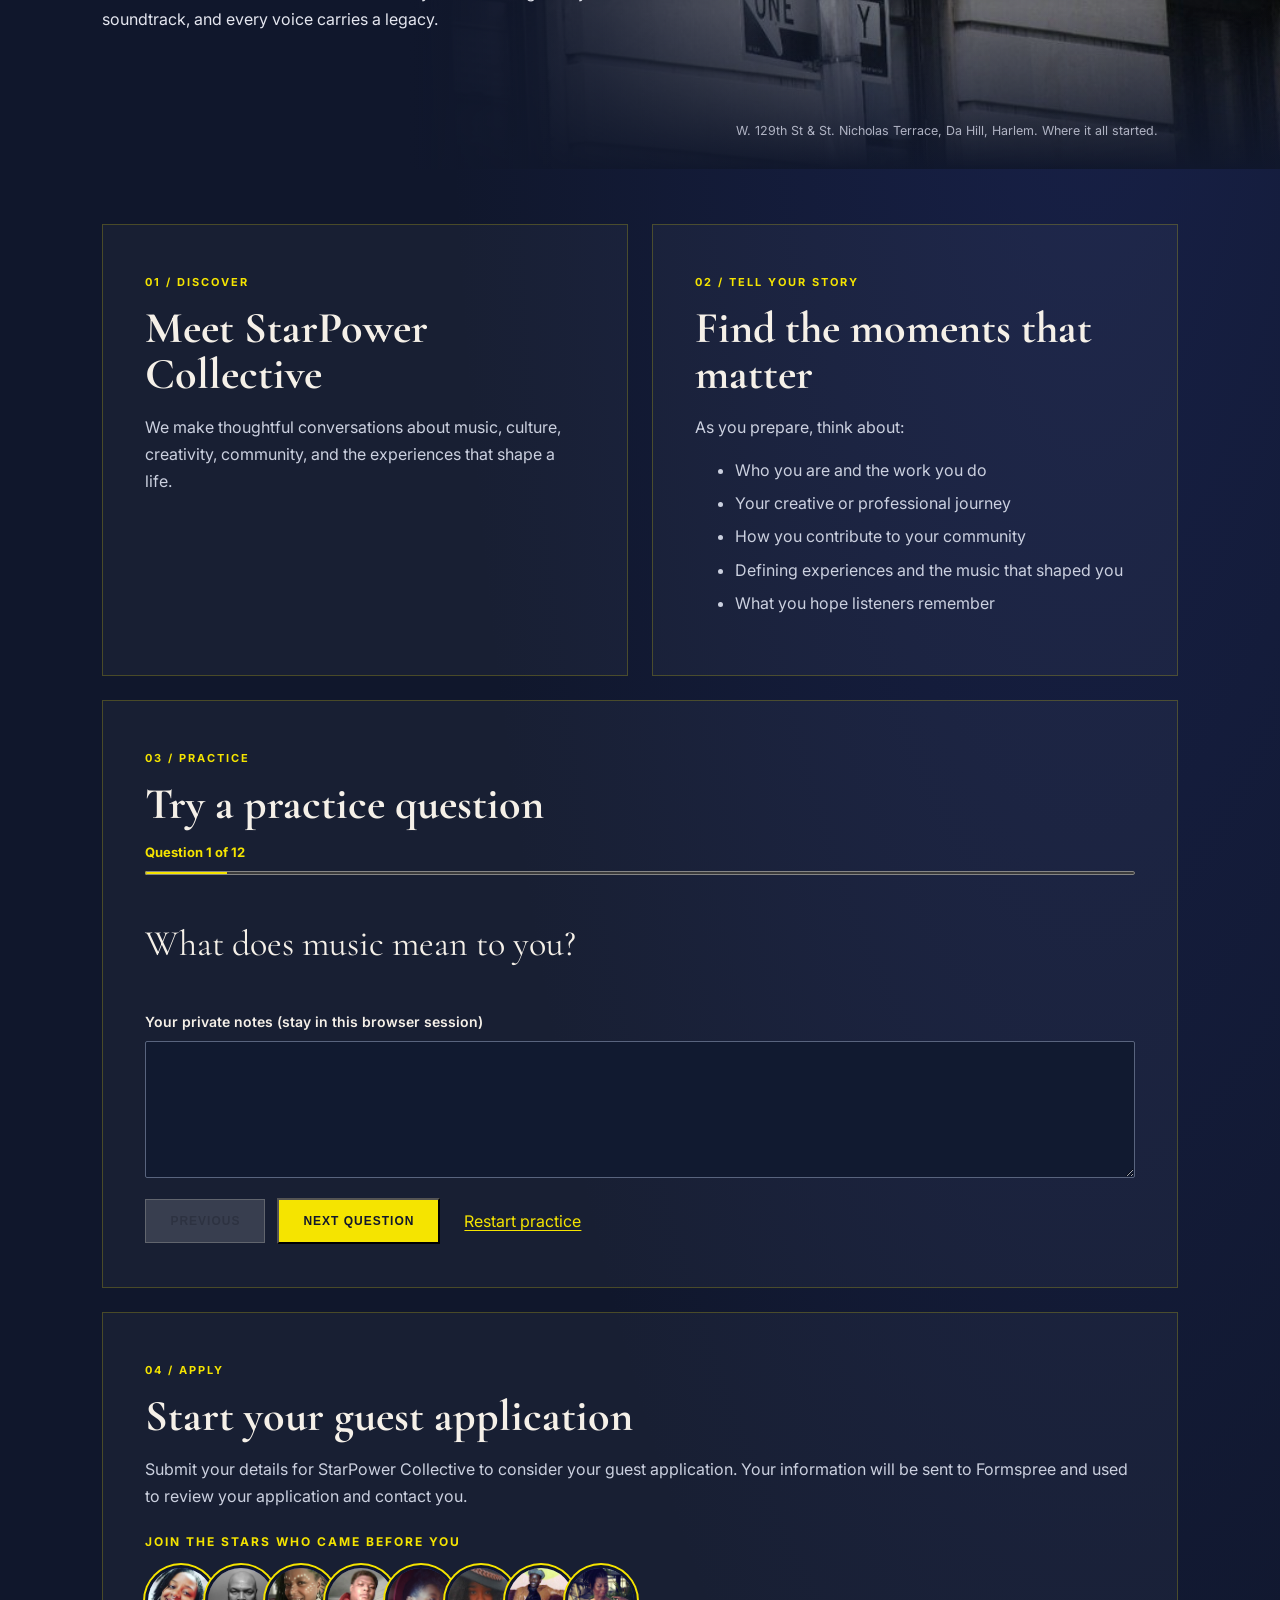
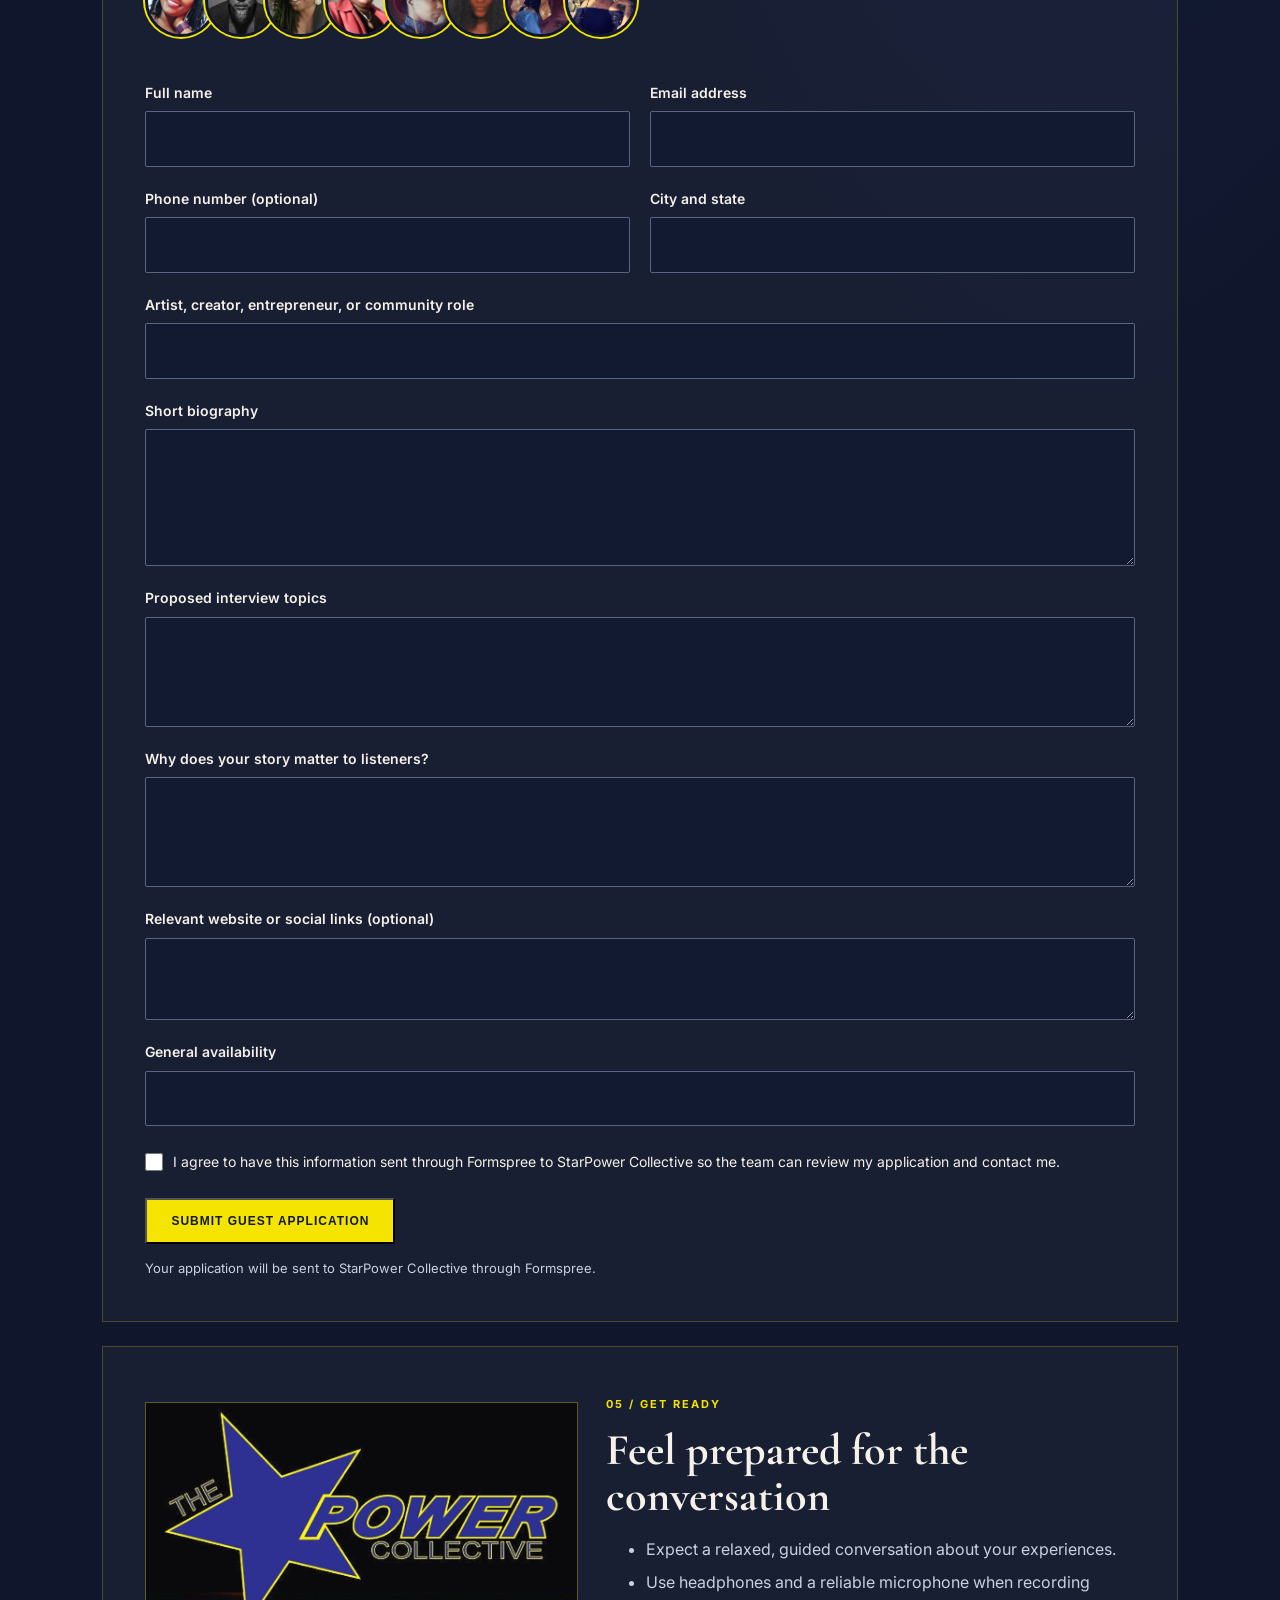
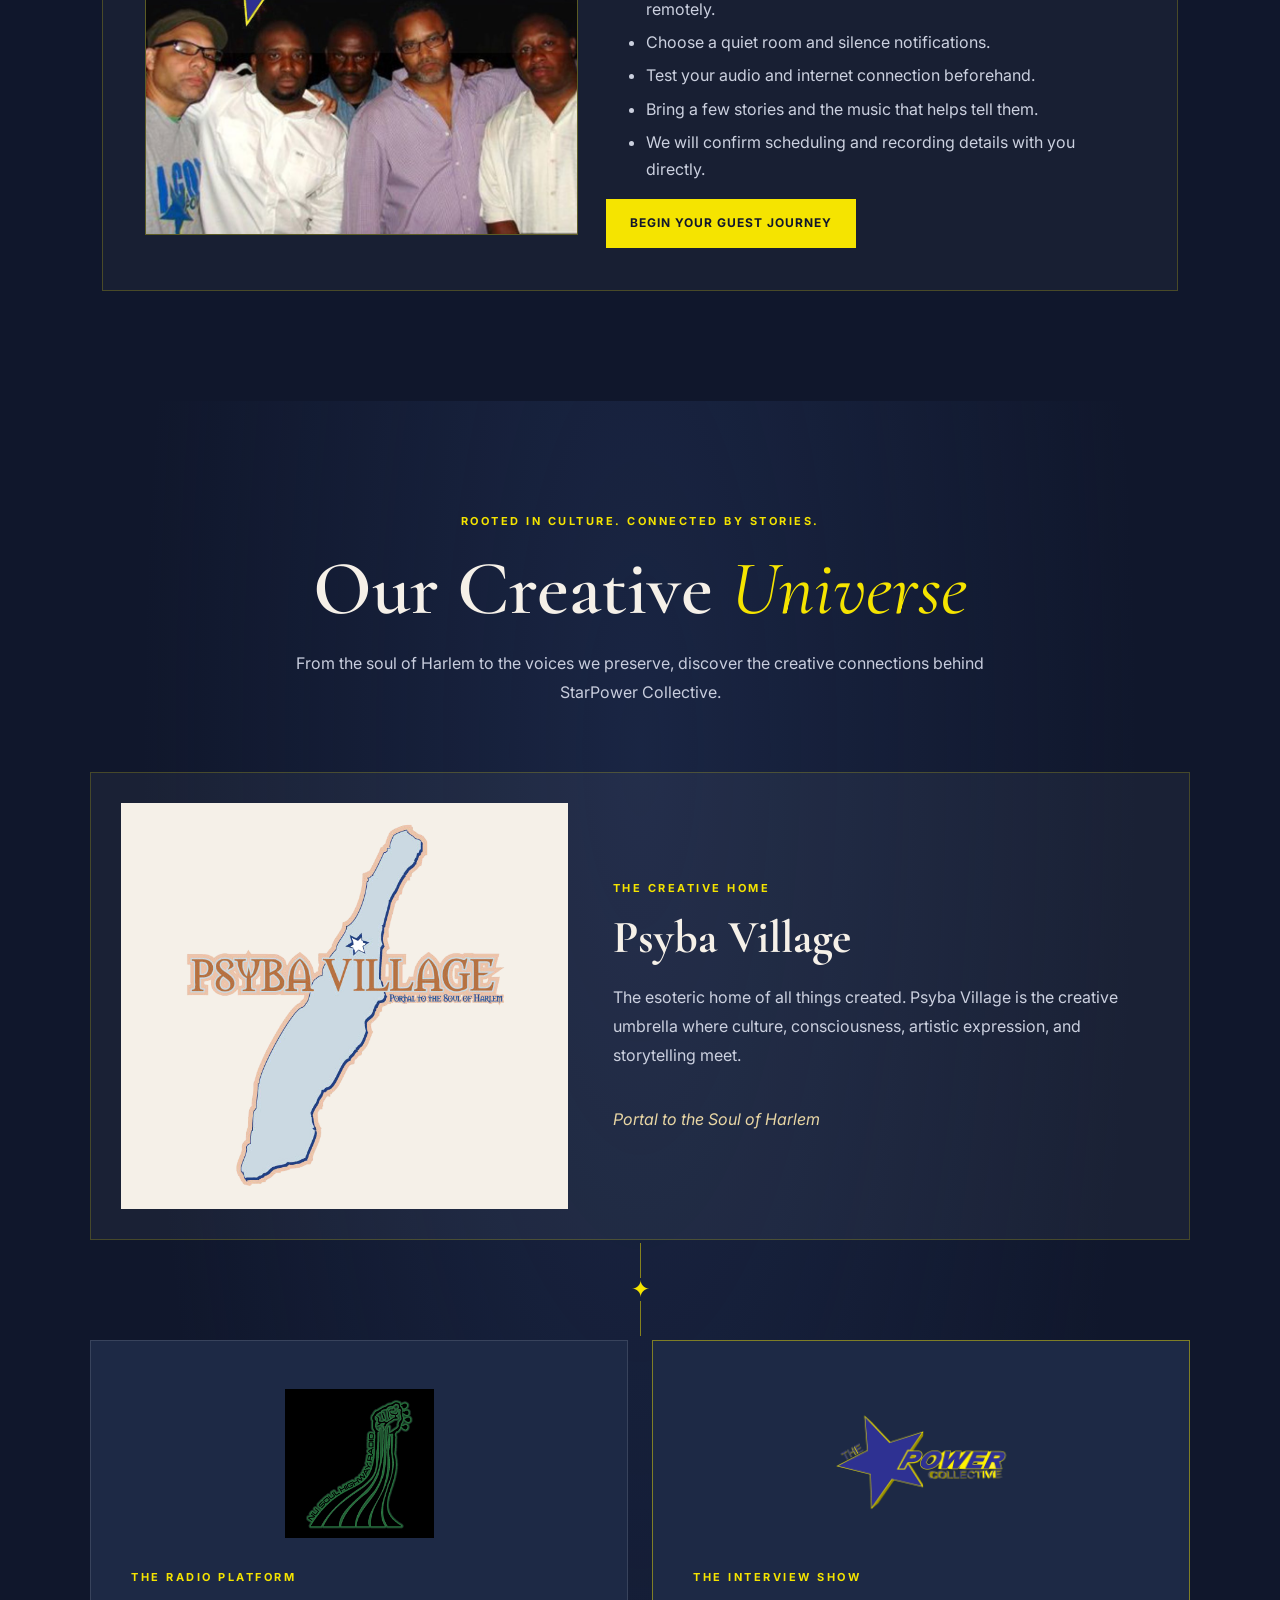
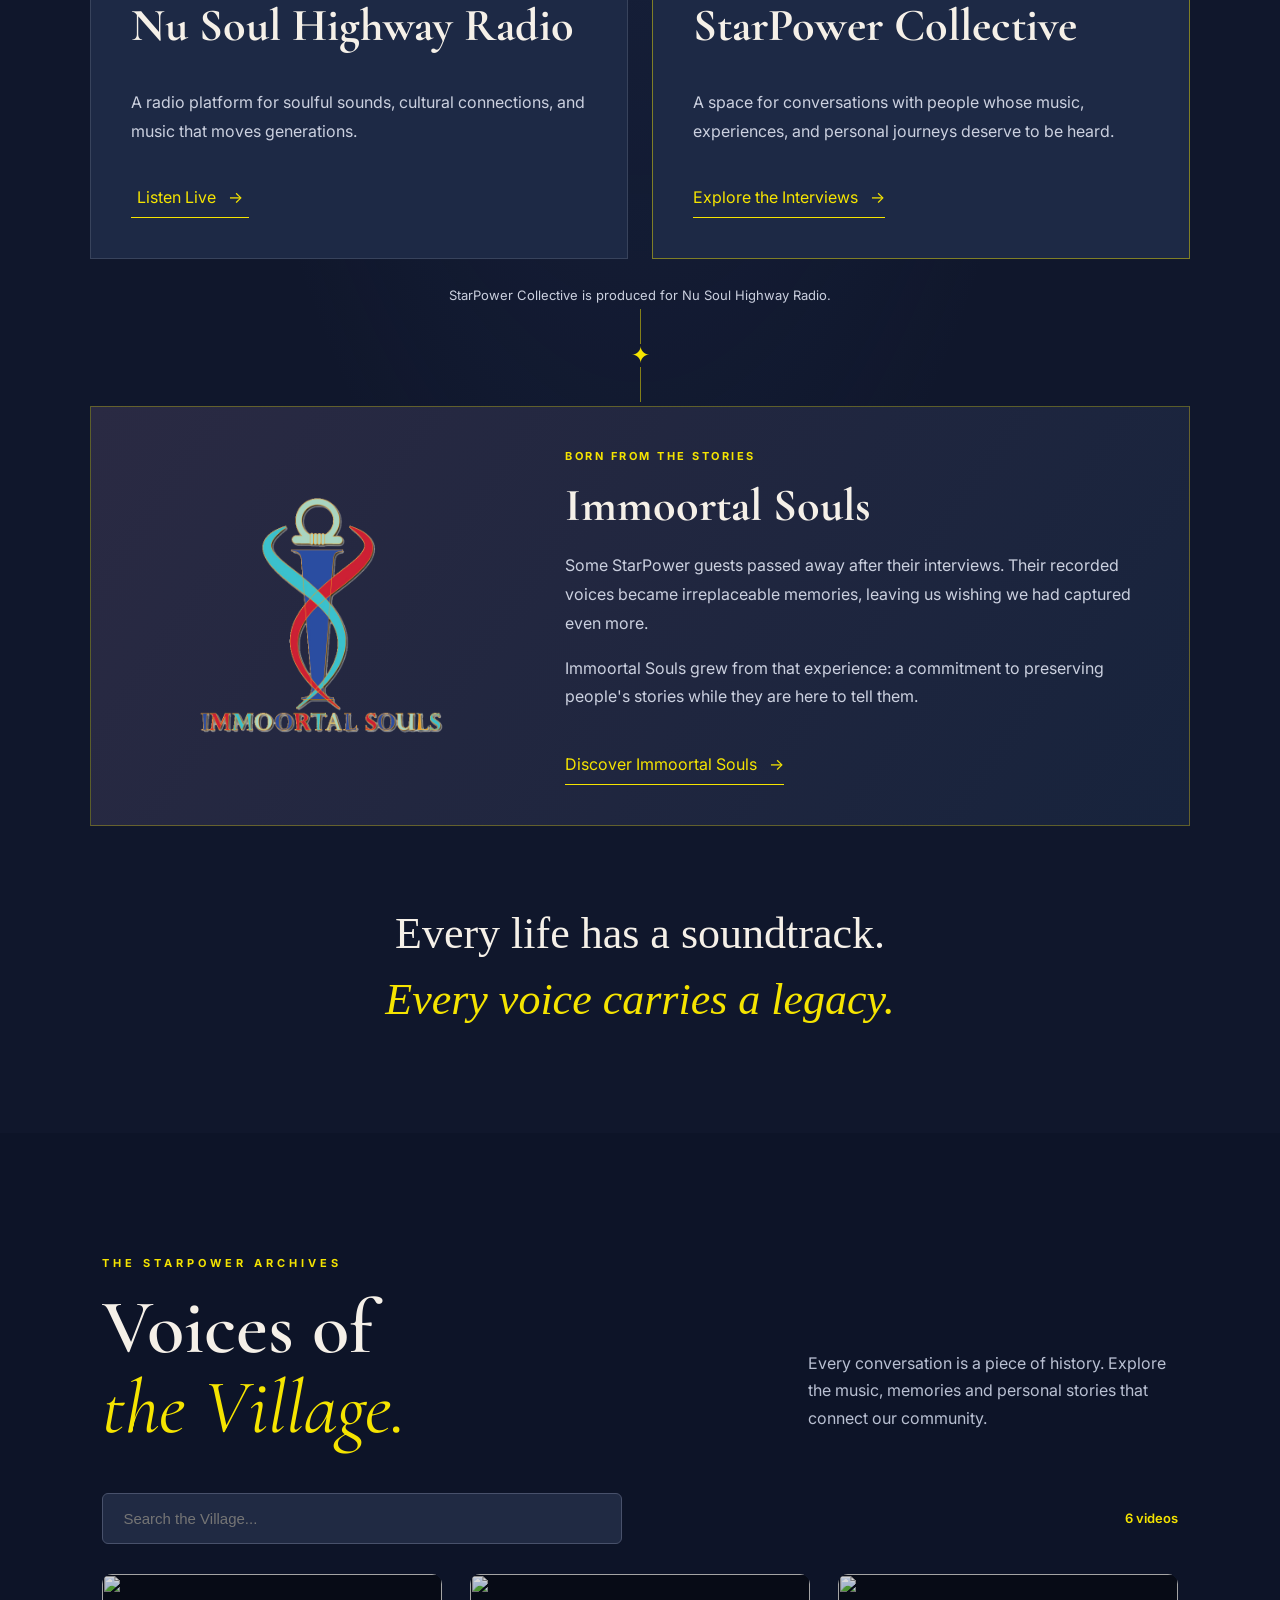
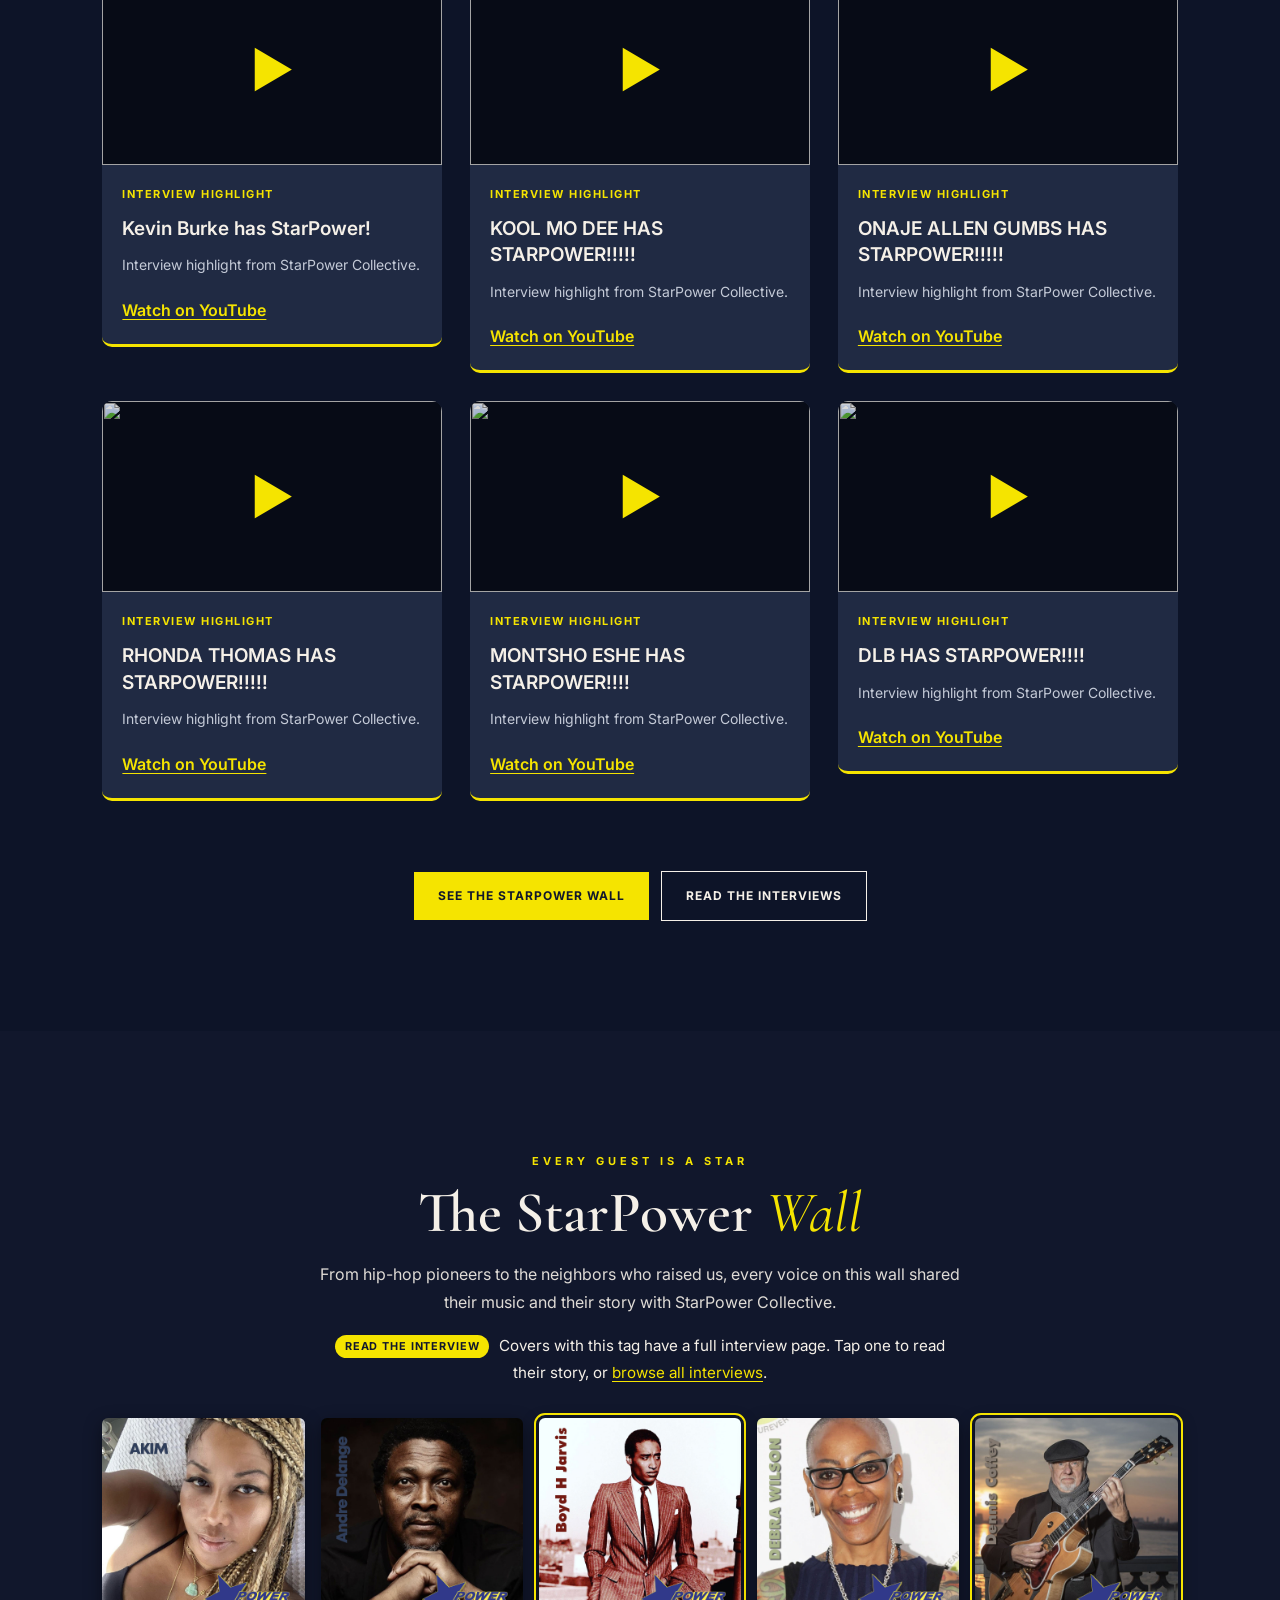
==== commit 2c8e5a02: "commit all" ====
--- a/index.html
+++ b/index.html
@@ -103,7 +103,29 @@
         "Hip hop",
         "Harlem music history",
         "Oral history",
-        "Music interviews"
+        "Music interviews",
+        "Family legacy preservation",
+        "Community radio"
+      ],
+      "makesOffer": [
+        {
+          "@type": "Offer",
+          "itemOffered": {
+            "@type": "Product",
+            "name": "StarPower Collective Tee",
+            "url": "https://starpowercollective.com/shop/starpower-tee/",
+            "image": "https://starpowercollective.com/images/shop/og-starpower-tee.jpg"
+          }
+        },
+        {
+          "@type": "Offer",
+          "itemOffered": {
+            "@type": "Product",
+            "name": "Every Life Has a Soundtrack Tee",
+            "url": "https://starpowercollective.com/shop/every-life-has-a-soundtrack-tee/",
+            "image": "https://starpowercollective.com/images/shop/og-soundtrack-tee.jpg"
+          }
+        }
       ]
     },
     {
@@ -121,6 +143,24 @@
           "@id": "https://starpowercollective.com/interviews/",
           "name": "StarPower Collective Interviews",
           "url": "https://starpowercollective.com/interviews/"
+        },
+        {
+          "@type": "ItemPage",
+          "@id": "https://starpowercollective.com/shop/starpower-tee/",
+          "name": "StarPower Collective Tee",
+          "url": "https://starpowercollective.com/shop/starpower-tee/"
+        },
+        {
+          "@type": "ItemPage",
+          "@id": "https://starpowercollective.com/shop/every-life-has-a-soundtrack-tee/",
+          "name": "Every Life Has a Soundtrack Tee",
+          "url": "https://starpowercollective.com/shop/every-life-has-a-soundtrack-tee/"
+        },
+        {
+          "@type": "ItemPage",
+          "@id": "https://starpowercollective.com/shop/music-is-the-shower-of-life-tee/",
+          "name": "Music Is the Shower of Life Tee",
+          "url": "https://starpowercollective.com/shop/music-is-the-shower-of-life-tee/"
         }
       ]
     },
@@ -250,6 +290,22 @@
           "acceptedAnswer": {
             "@type": "Answer",
             "text": "Email starpower.collective@gmail.com or call (678) 466-0560."
+          }
+        },
+        {
+          "@type": "Question",
+          "name": "Where can I buy StarPower Collective t-shirts?",
+          "acceptedAnswer": {
+            "@type": "Answer",
+            "text": "StarPower Collective tees are sold on starpowercollective.com: the StarPower Collective Tee (https://starpowercollective.com/shop/starpower-tee/) and the Every Life Has a Soundtrack Tee (https://starpowercollective.com/shop/every-life-has-a-soundtrack-tee/). The Music Is the Shower of Life Tee is coming soon. Orders are fulfilled by Amerukhan Basics."
+          }
+        },
+        {
+          "@type": "Question",
+          "name": "What do listeners say about StarPower Collective?",
+          "acceptedAnswer": {
+            "@type": "Answer",
+            "text": "Listeners have called it a space of \"peace, love and positive energy\" and \"the ultimate human connection through music, lyrics and song.\" One longtime listener wrote, \"Thanks for keepin' StarPower Collective alive.\" Anyone can share their own StarPower story on the website."
           }
         }
       ]
@@ -1561,7 +1617,8 @@
           <p class="shop-note">
             Fulfilled by Amerukhan Basics, our family apparel brand.
           </p>
-                  <div class="share" data-share-url="https://starpowercollective.com/#shop-starpower-tee" data-share-label="Share this tee" data-share-text="Do you have StarPower? Sure, you do. Get the StarPower Collective tee" data-share-image="/images/og-image.jpg"></div>
+                  <a class="shop-details" href="/shop/starpower-tee/">See photos &amp; details →</a>
+                  <div class="share" data-share-url="https://starpowercollective.com/shop/starpower-tee/" data-share-label="Share this tee" data-share-text="Do you have StarPower? Sure, you do. Get the StarPower Collective tee" data-share-image="/images/shop/og-starpower-tee.jpg"></div>
         </article>
 
         <article class="shop-card shop-card--feature" id="shop-soundtrack-tee">
@@ -1586,7 +1643,8 @@
           <p class="shop-note">
             Designed by Moor Graphix. Fulfilled by Amerukhan Basics, our family apparel brand.
           </p>
-                  <div class="share" data-share-url="https://starpowercollective.com/#shop-soundtrack-tee" data-share-label="Share this tee" data-share-text="Every Life Has a Soundtrack. New tee from StarPower Collective" data-share-image="/images/shop/every-life-has-a-soundtrack-tee.jpg"></div>
+                  <a class="shop-details" href="/shop/every-life-has-a-soundtrack-tee/">See photos &amp; details →</a>
+                  <div class="share" data-share-url="https://starpowercollective.com/shop/every-life-has-a-soundtrack-tee/" data-share-label="Share this tee" data-share-text="Every Life Has a Soundtrack. New tee from StarPower Collective" data-share-image="/images/shop/og-soundtrack-tee.jpg"></div>
         </article>
 
         <article class="shop-card shop-card--soon shop-card--feature" id="shop-shower-tee" aria-labelledby="shower-tee-title">
@@ -1597,7 +1655,8 @@
           <h3 id="shower-tee-title">Music Is the Shower of Life Tee</h3>
           <p>Our motto in gold, designed by Moor Graphix.</p>
           <p class="shop-price">Coming soon</p>
-                  <div class="share" data-share-url="https://starpowercollective.com/#shop-shower-tee" data-share-label="Tell a friend it's coming" data-share-text="Music Is the Shower of Life! New StarPower Collective tee coming soon" data-share-image="/images/shop/music-is-the-shower-of-life-tee.jpg"></div>
+                  <a class="shop-details" href="/shop/music-is-the-shower-of-life-tee/">See photos &amp; details →</a>
+                  <div class="share" data-share-url="https://starpowercollective.com/shop/music-is-the-shower-of-life-tee/" data-share-label="Tell a friend it's coming" data-share-text="Music Is the Shower of Life! New StarPower Collective tee coming soon" data-share-image="/images/shop/og-shower-tee.jpg"></div>
         </article>
       </div>
     </section>
@@ -1633,6 +1692,14 @@
         <details class="faq-item">
           <summary><h3>How do I contact StarPower Collective?</h3></summary>
           <p>Email starpower.collective@gmail.com or call (678) 466-0560.</p>
+        </details>
+        <details class="faq-item">
+          <summary><h3>Where can I buy StarPower Collective t-shirts?</h3></summary>
+          <p>Right here. Get the <a href="shop/starpower-tee/">StarPower Collective Tee</a> or the <a href="shop/every-life-has-a-soundtrack-tee/">Every Life Has a Soundtrack Tee</a>. The <a href="shop/music-is-the-shower-of-life-tee/">Music Is the Shower of Life Tee</a> is coming soon. Orders are fulfilled by Amerukhan Basics, our family apparel brand.</p>
+        </details>
+        <details class="faq-item">
+          <summary><h3>What do listeners say about StarPower Collective?</h3></summary>
+          <p>Listeners have called it a space of "peace, love and positive energy" and "the ultimate human connection through music, lyrics and song." One longtime listener wrote, "Thanks for keepin' StarPower Collective alive." <a href="#voices">Read their words and share your own StarPower story.</a></p>
         </details>
       </div>
     </section>
--- a/css/style.css
+++ b/css/style.css
@@ -2614,3 +2614,5 @@
   .voices-stars i, .voices-onair, .voices-signal i, .voices-quote.is-active { animation: none; }
   .voices-needle { transition: none; }
 }
+
+.shop-details { display: inline-block; margin: .25rem 0 .75rem; color: var(--gold); font-weight: 600; font-size: .9rem; text-decoration: underline; text-underline-offset: 3px; }
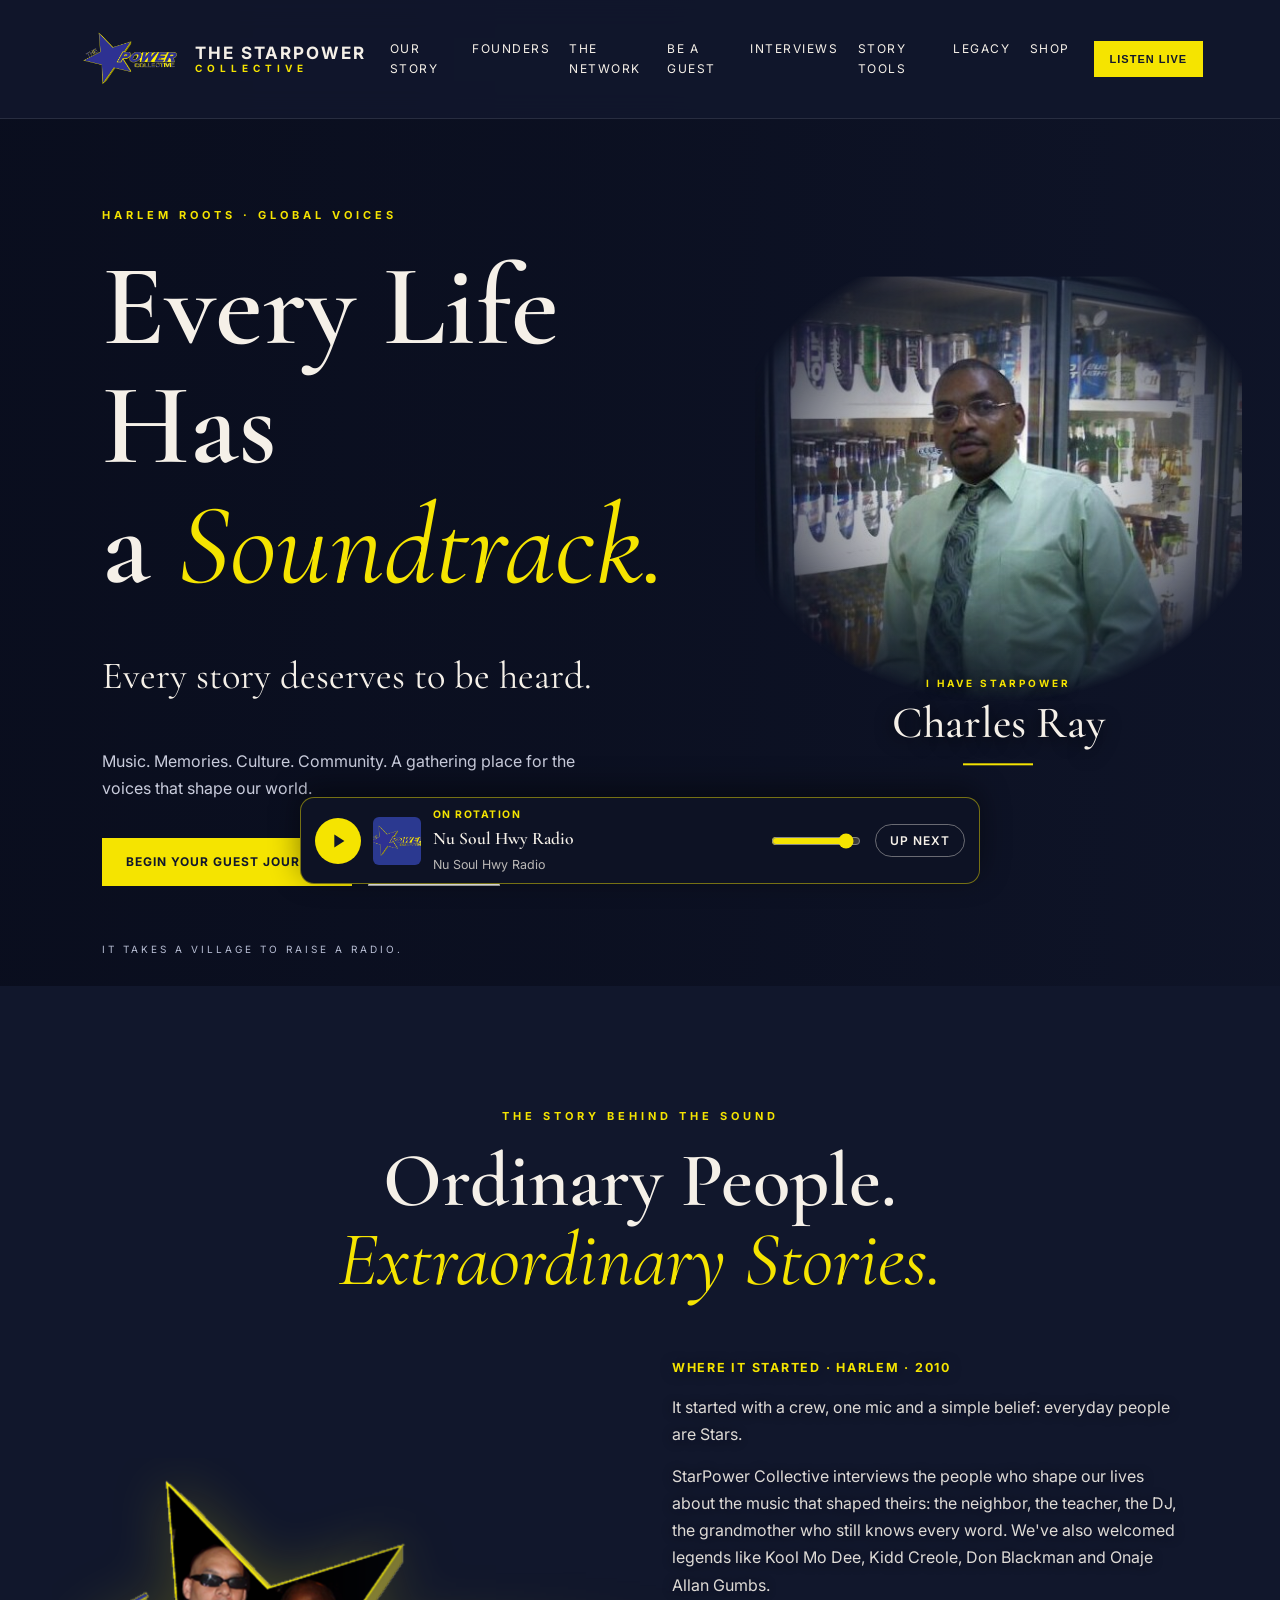
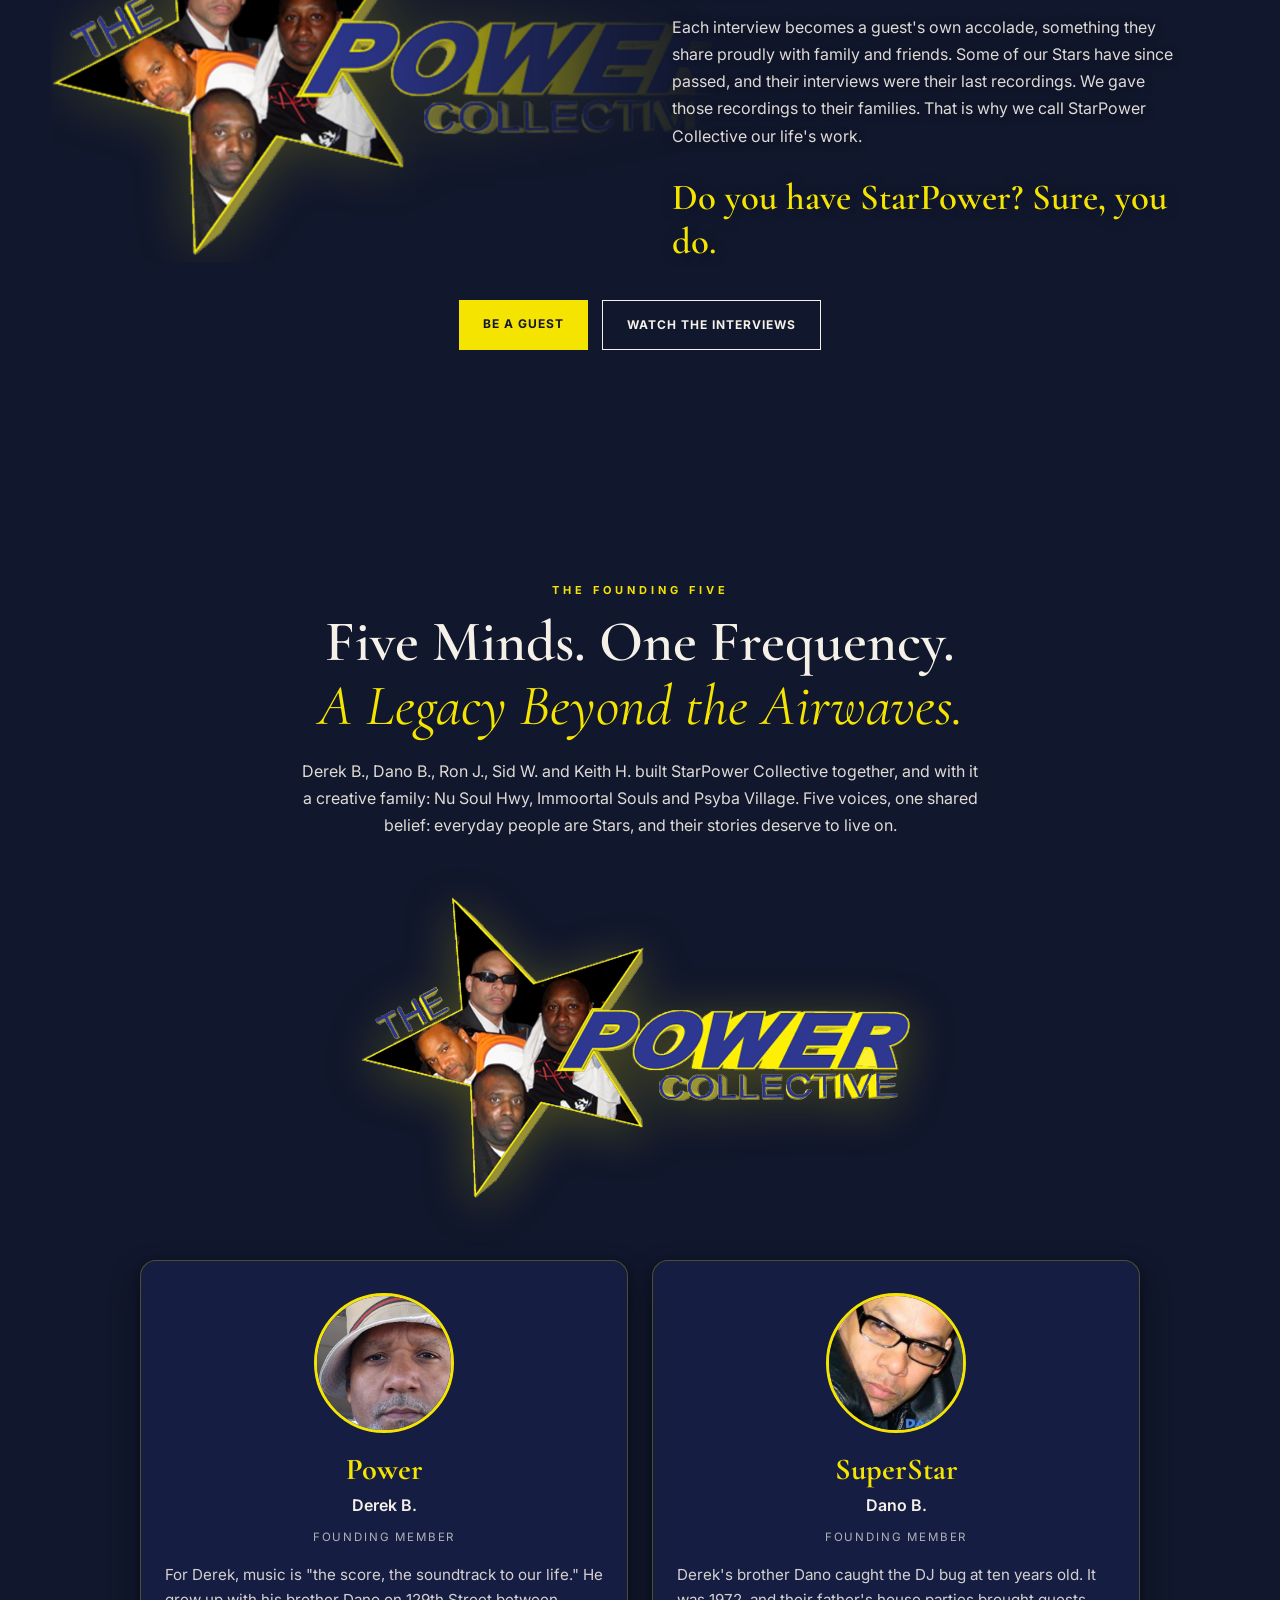
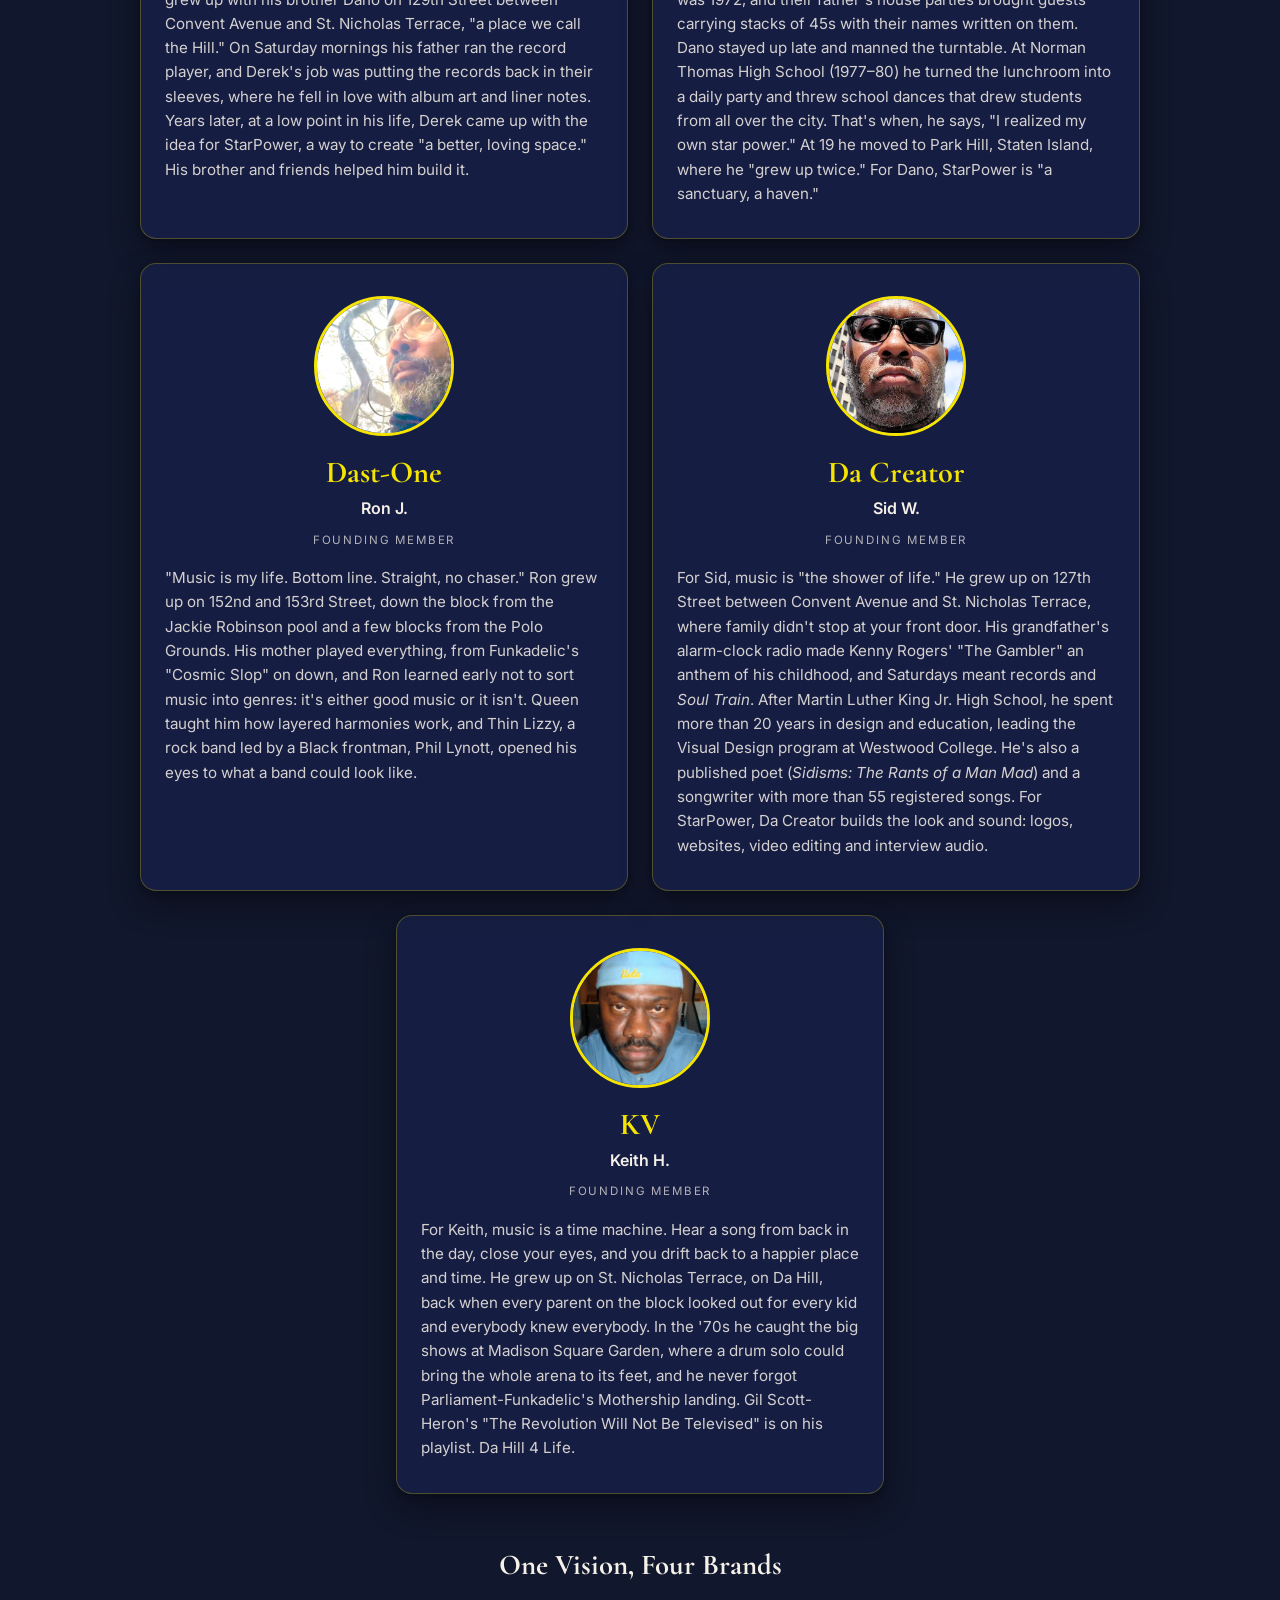
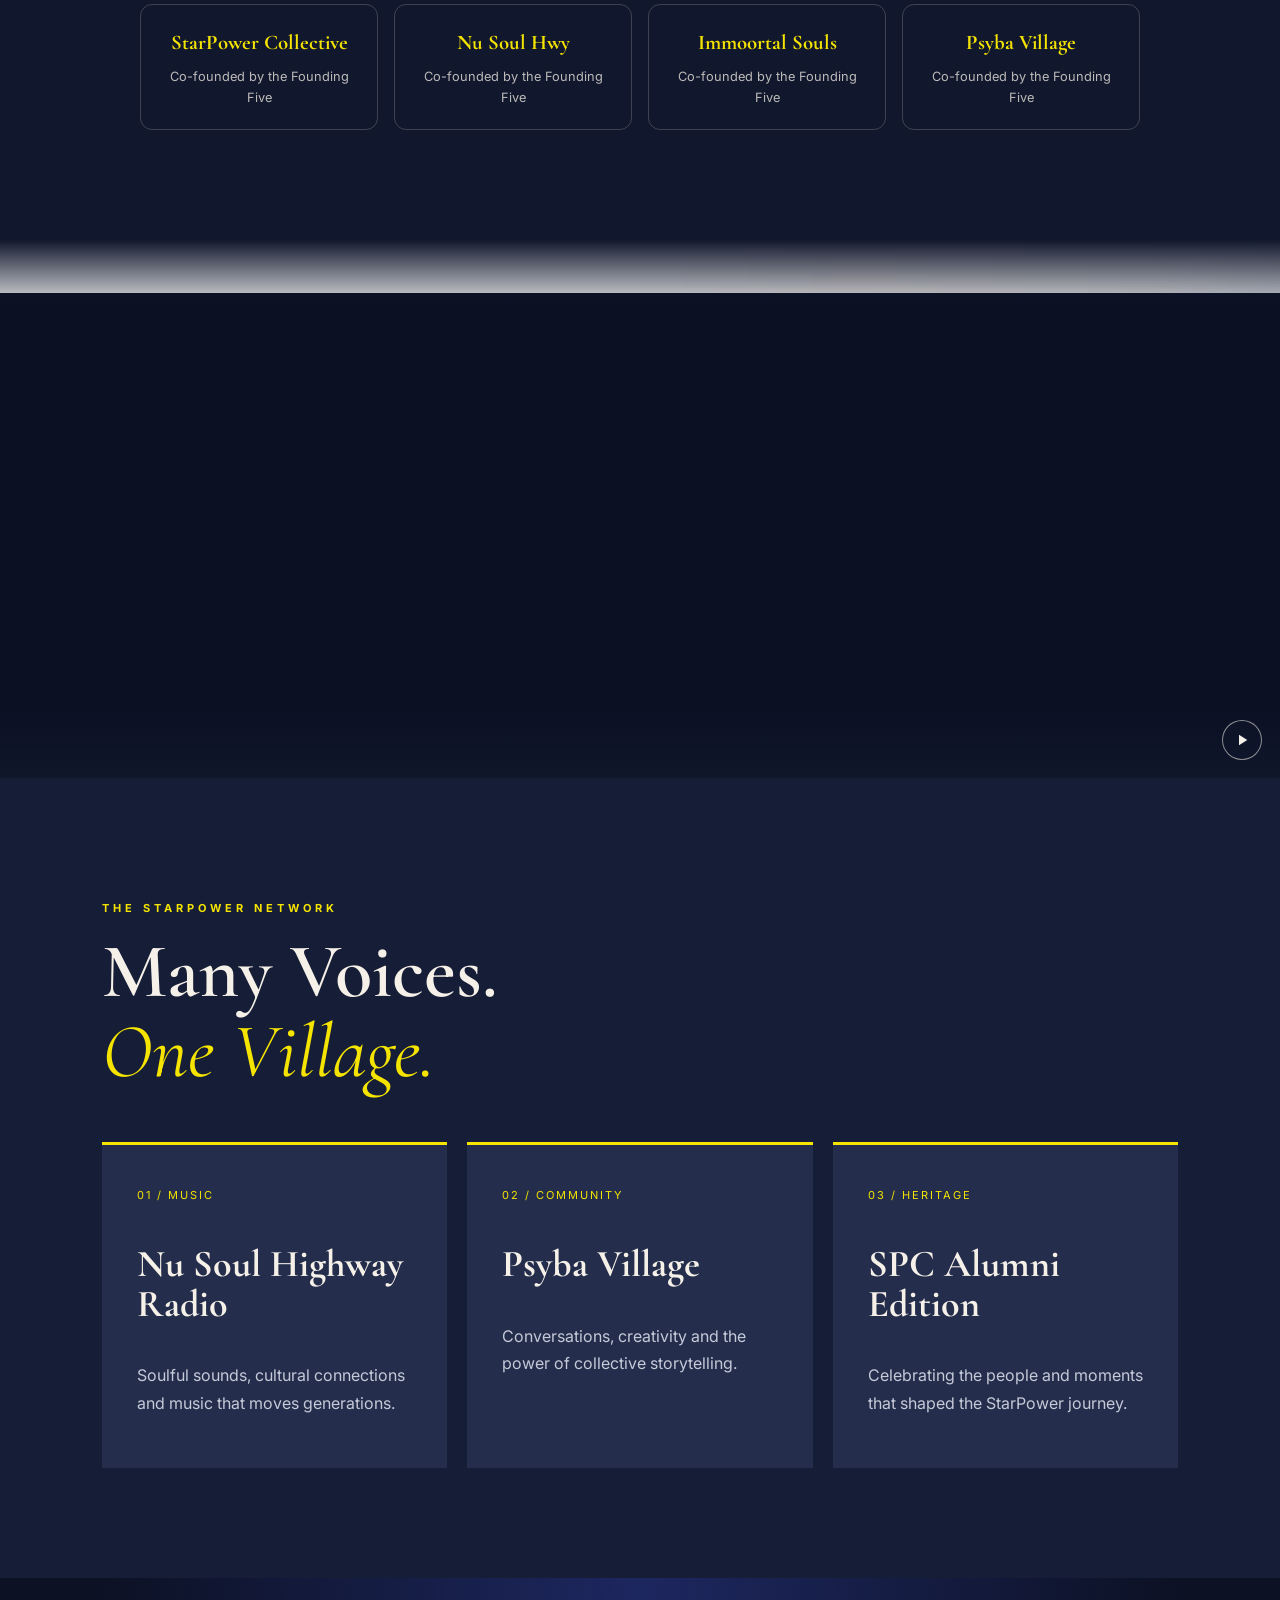
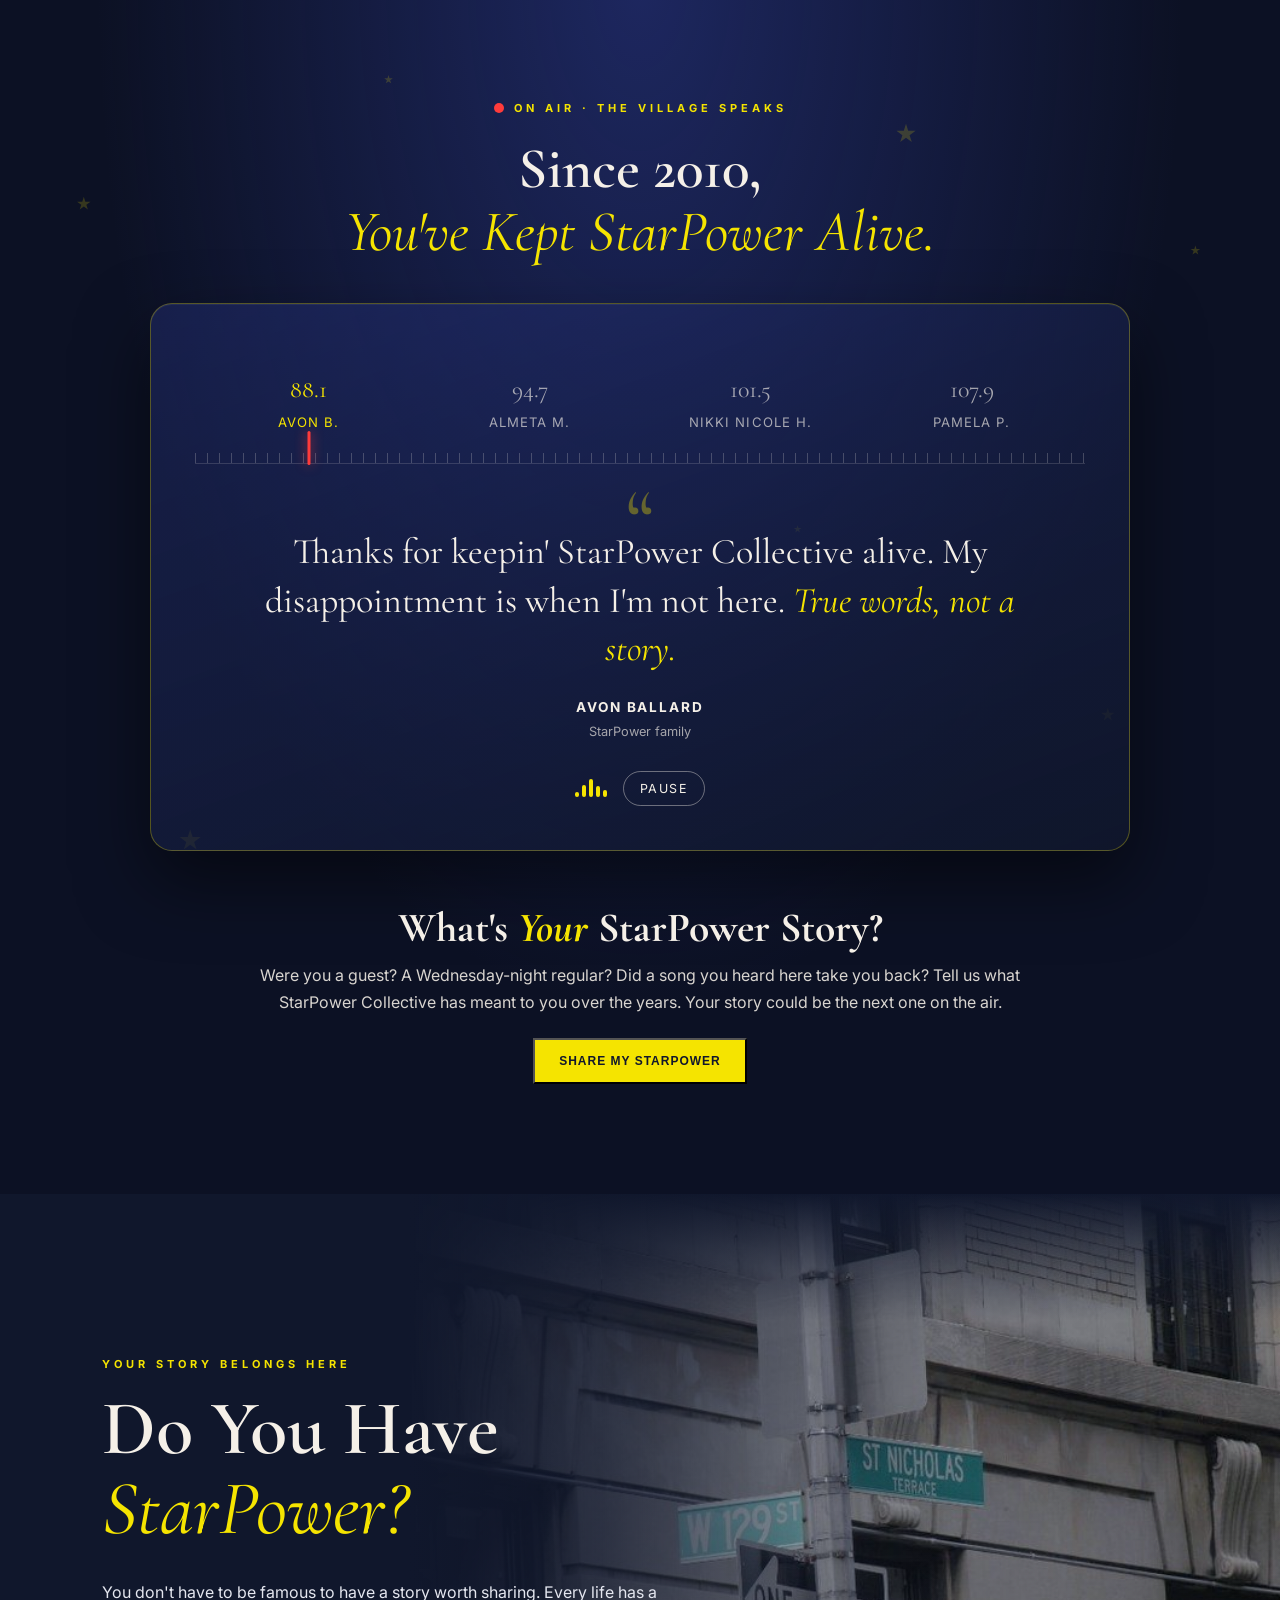
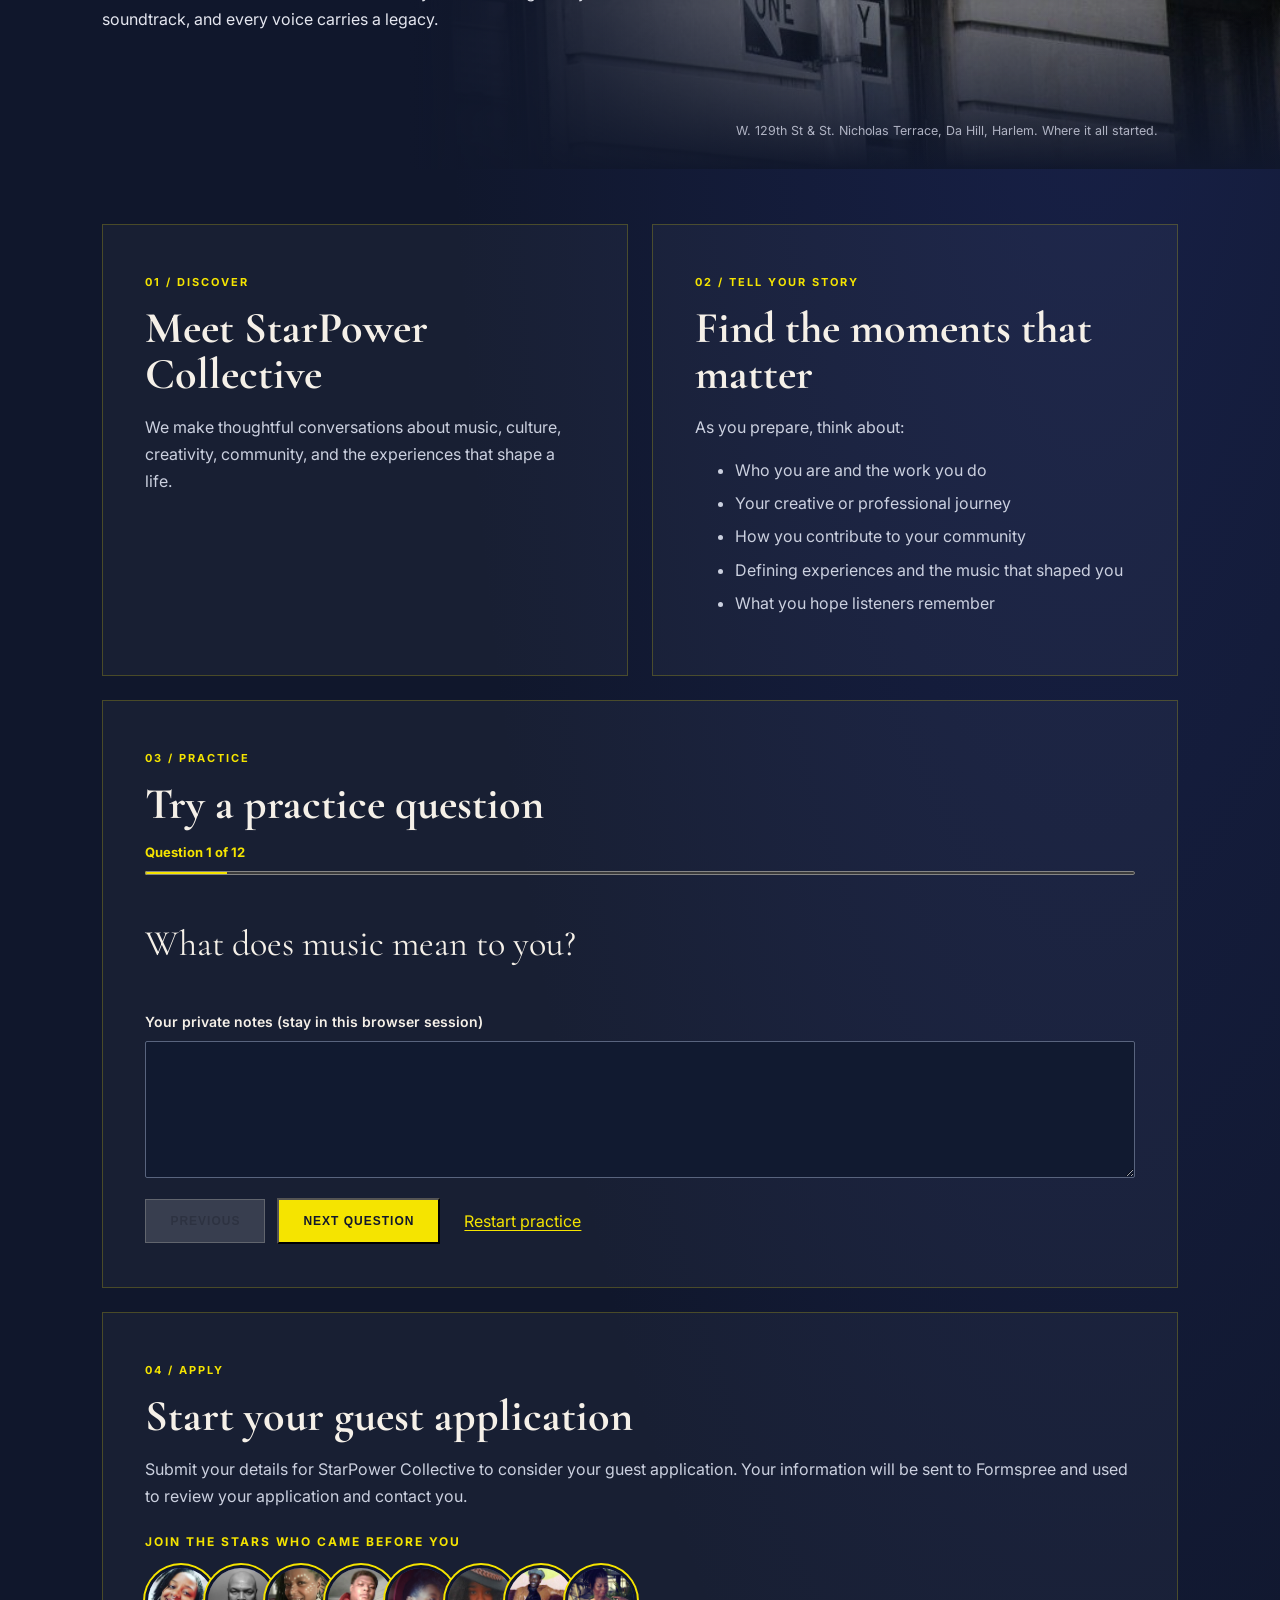
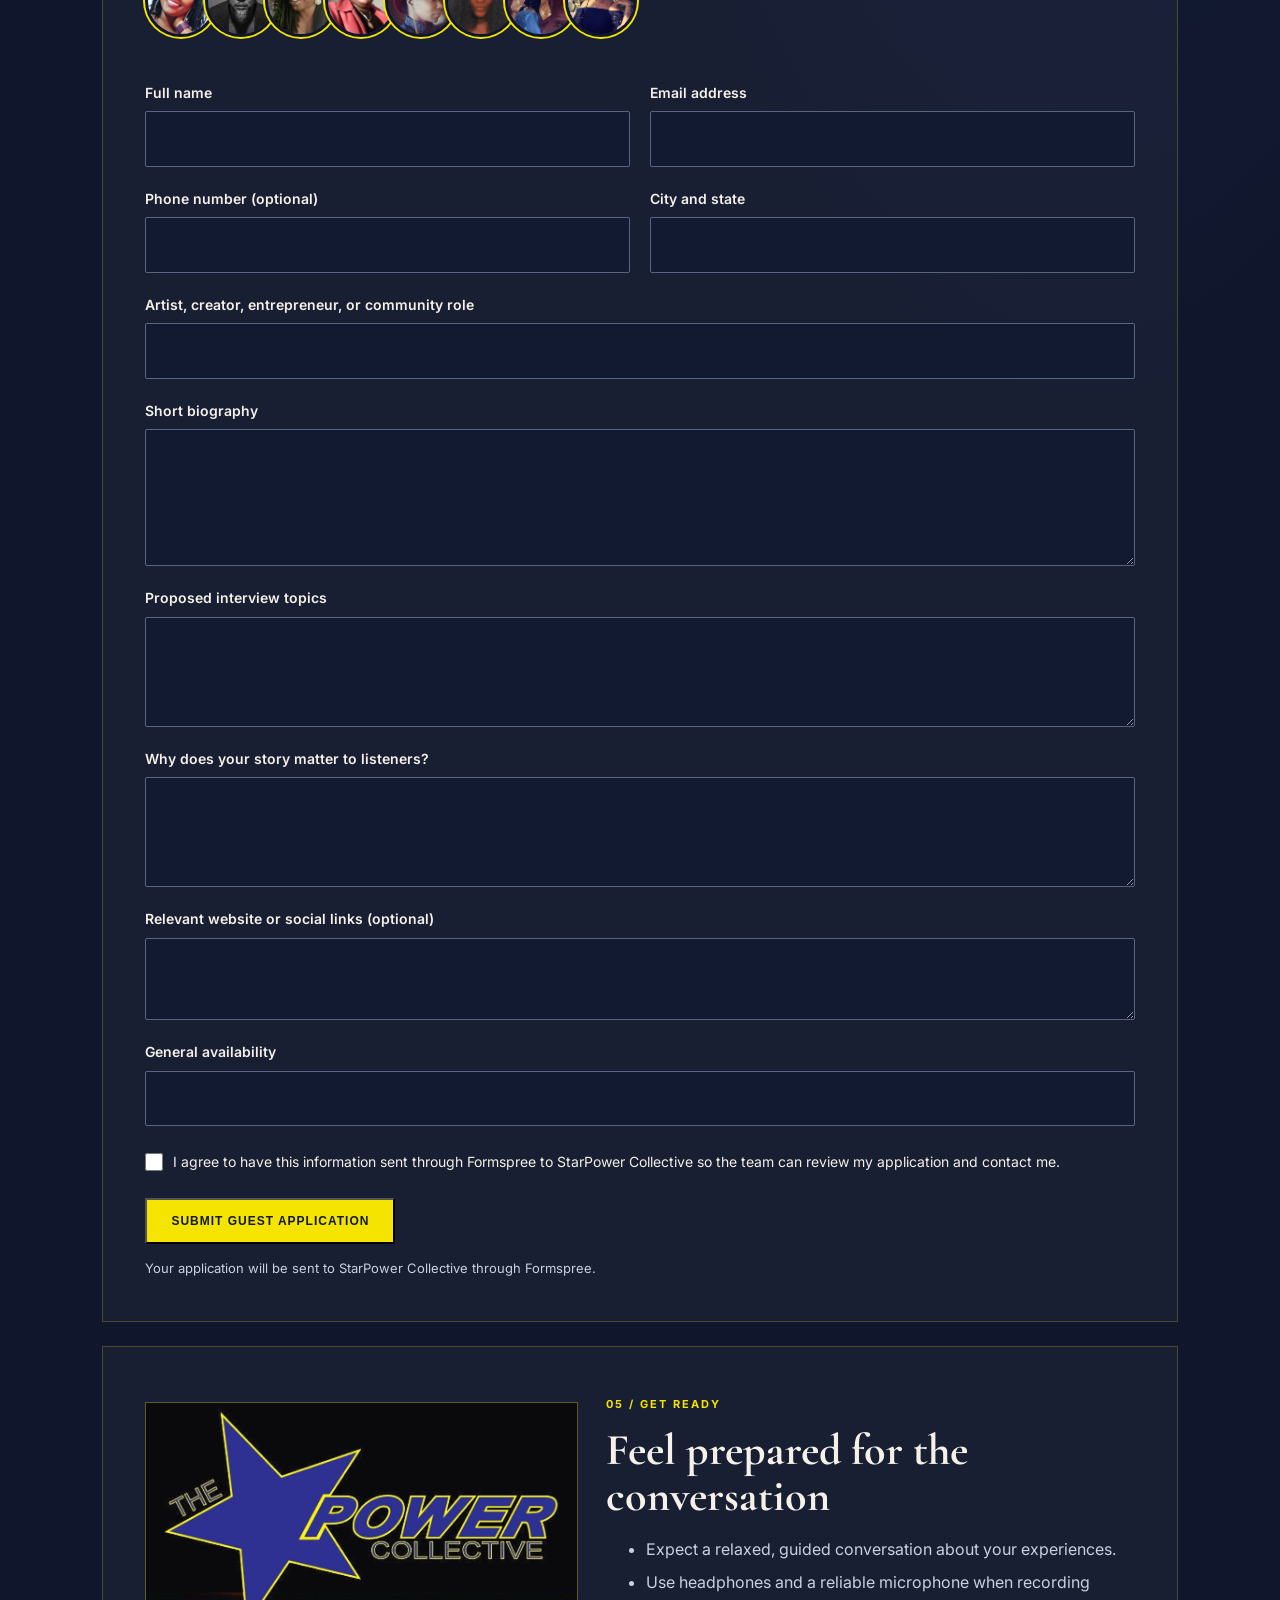
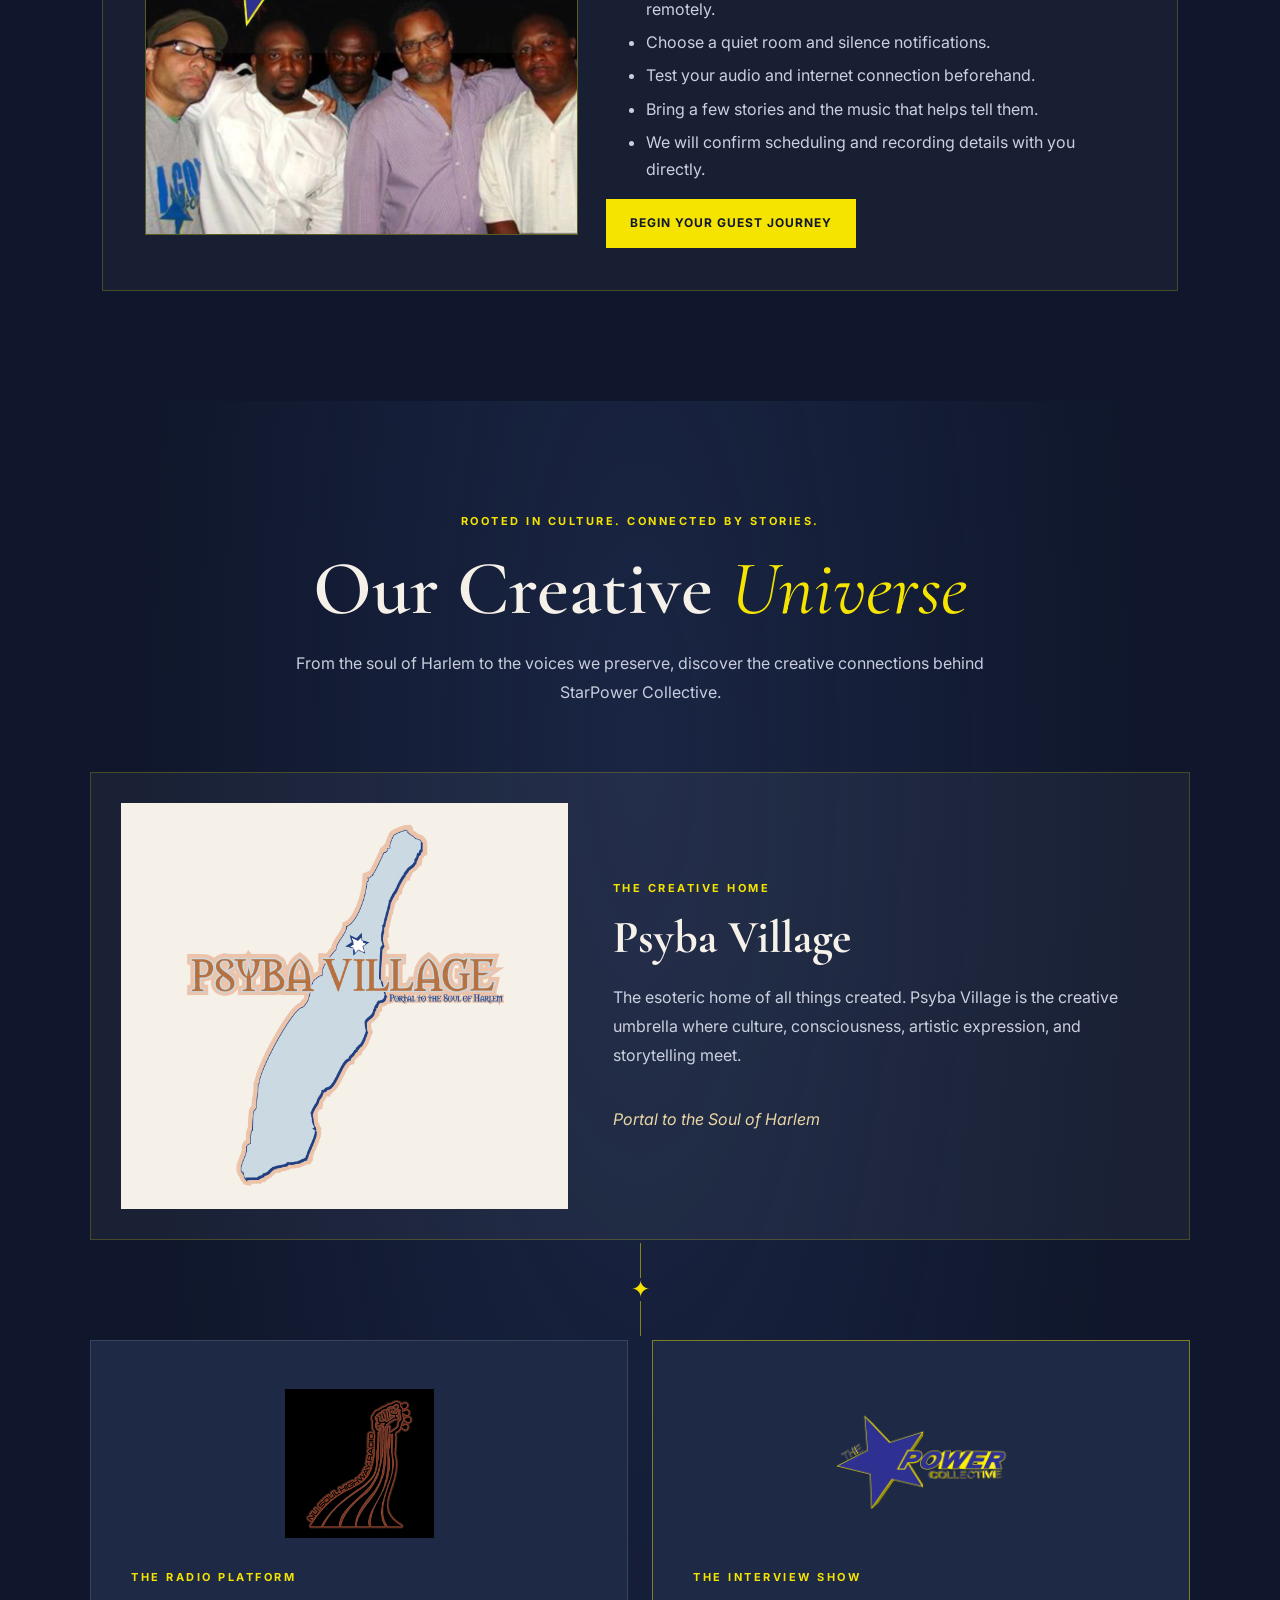
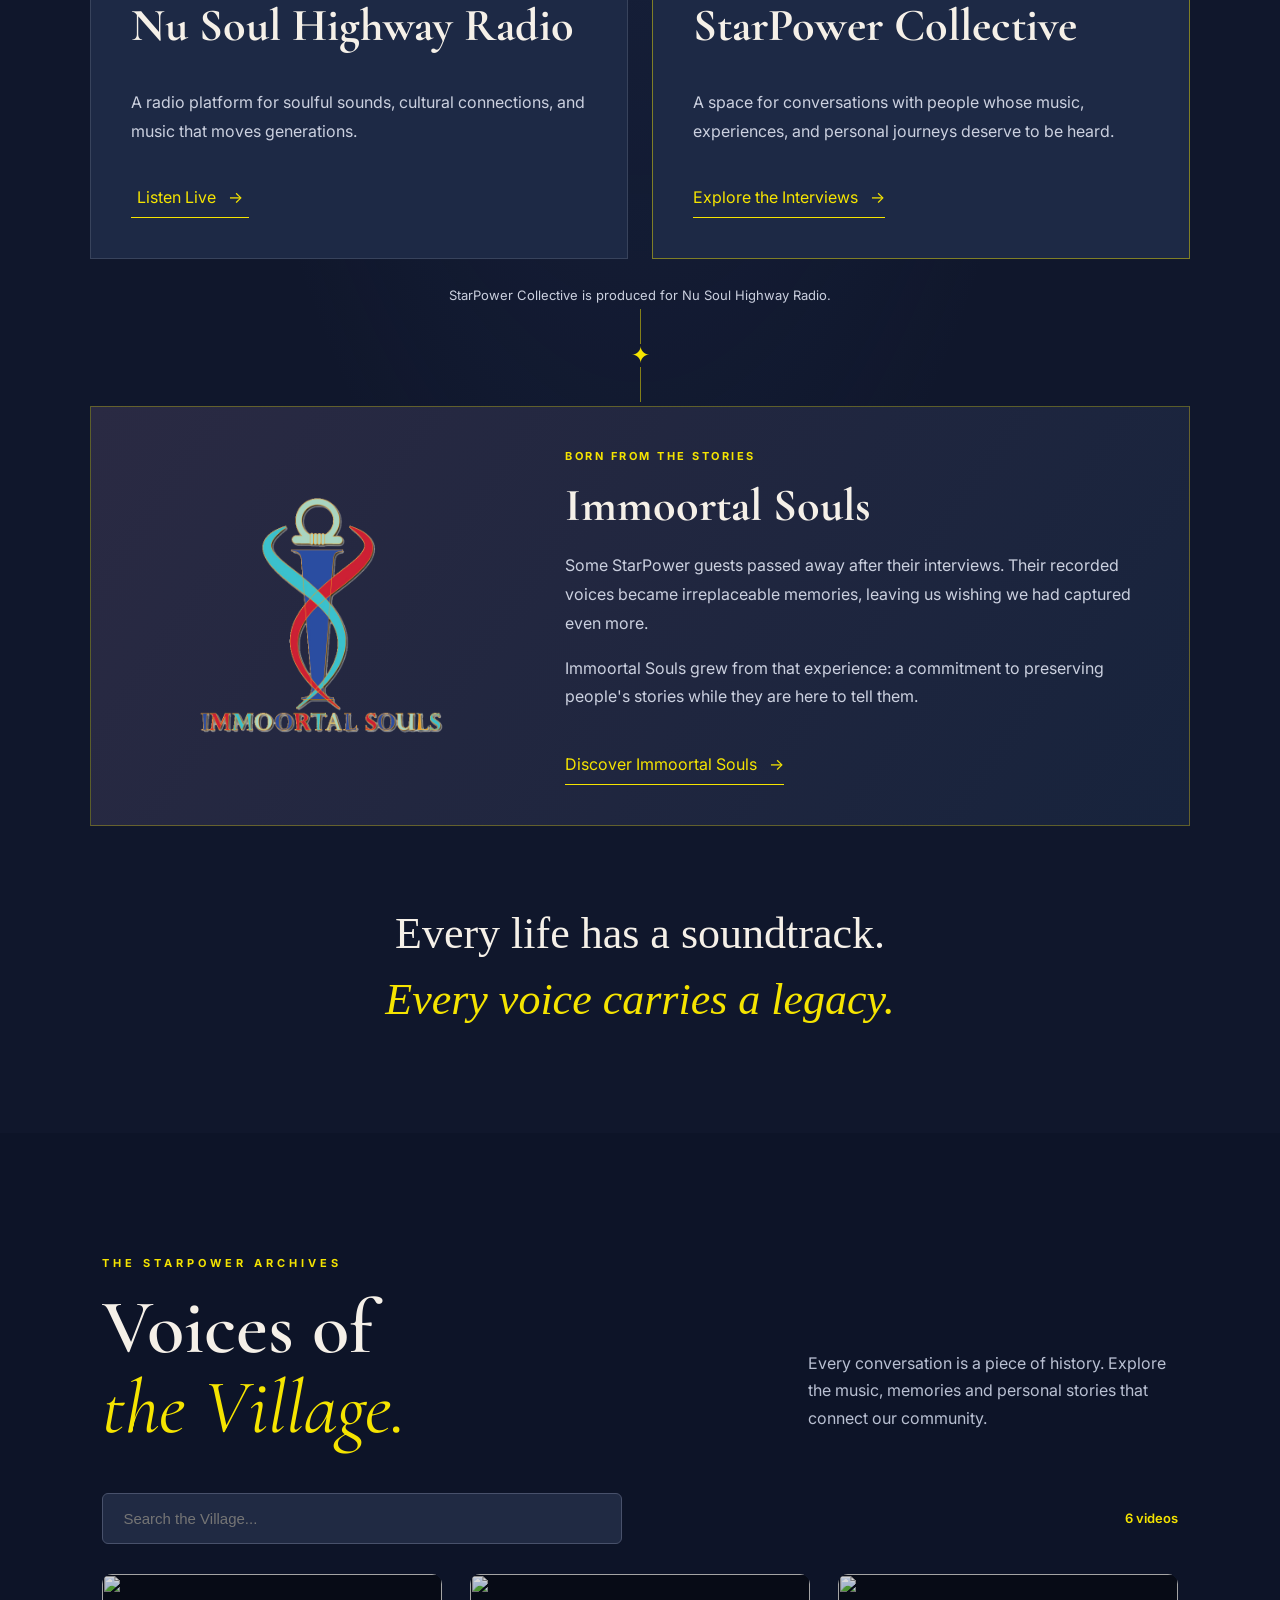
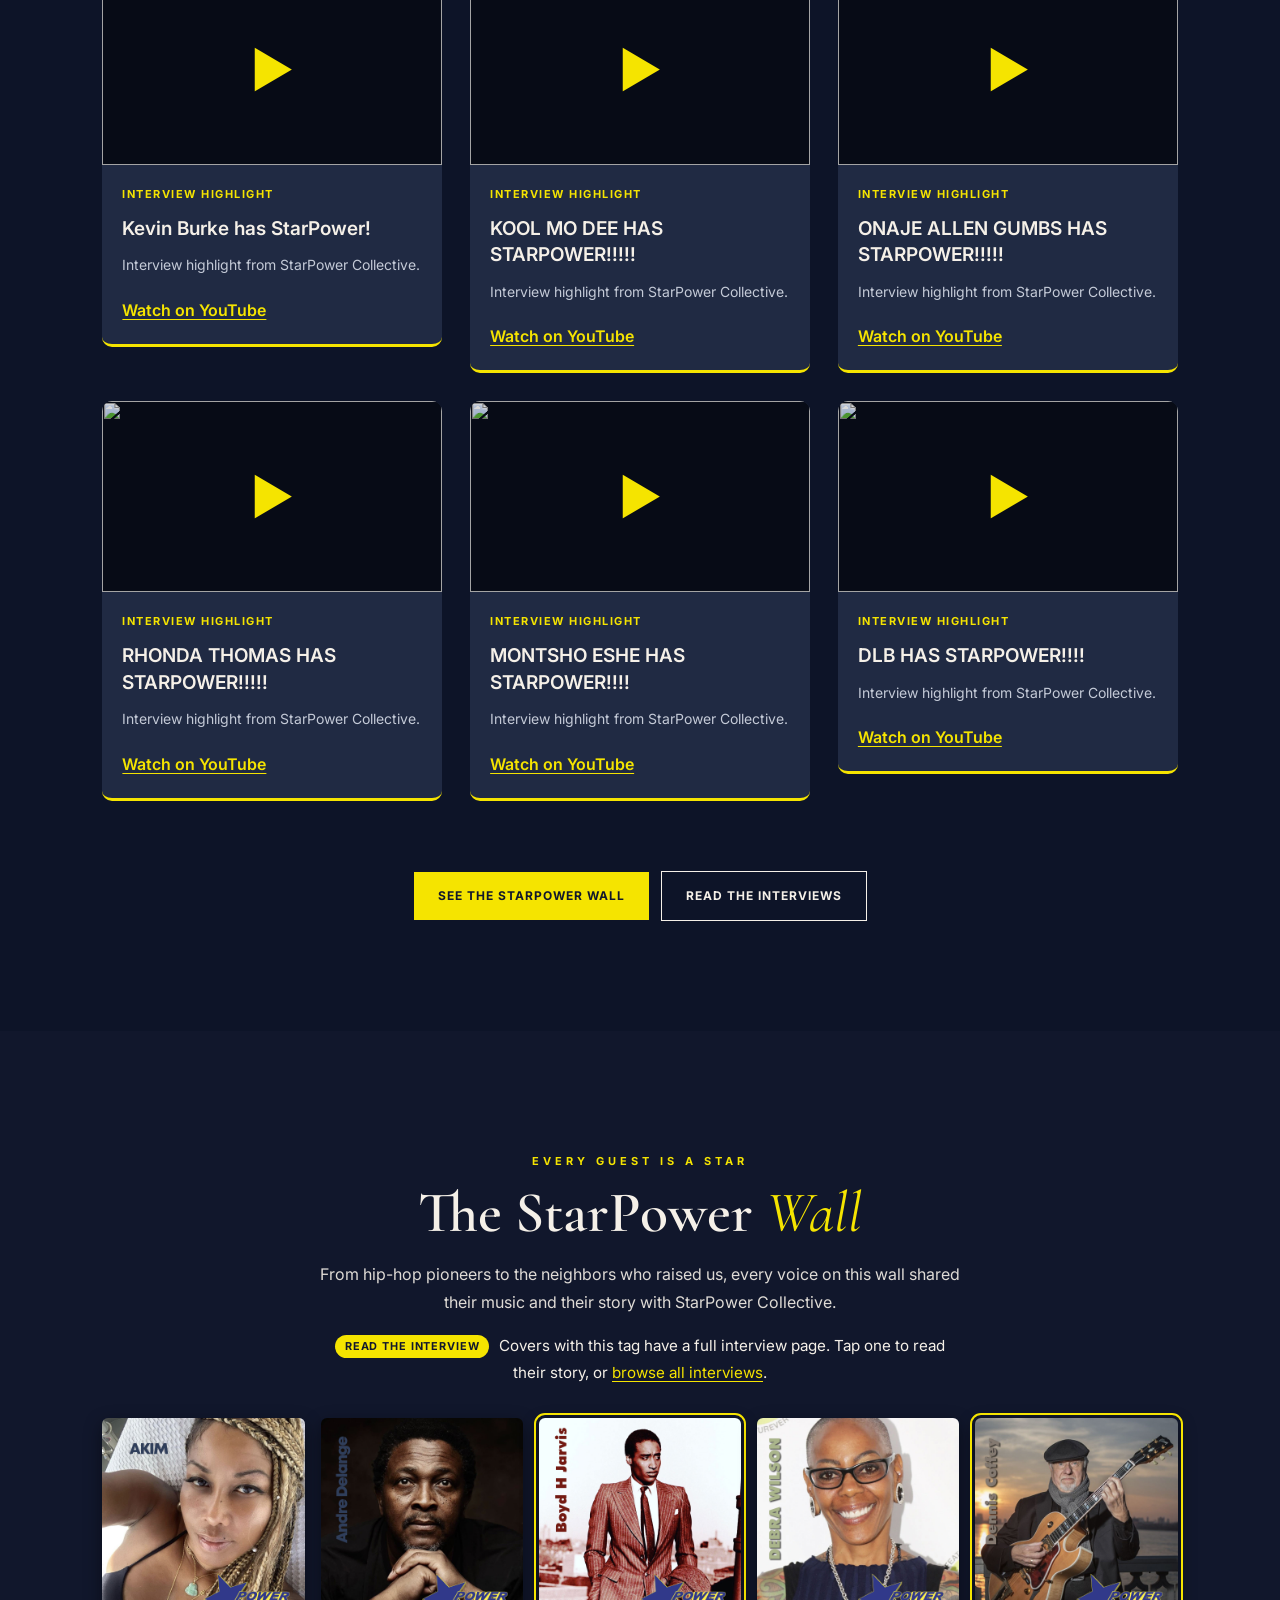
==== commit 7c895f7b: "commit all" ====
--- a/index.html
+++ b/index.html
@@ -1278,7 +1278,7 @@
 
     <!-- FAMILY LEGACY PATH -->
     <article class="village-card">
-      <div class="village-card-art family-art">
+      <div class="village-card-art family-art" role="img" aria-label="An elder in a saffron robe standing in quiet light inside an ancient stone temple, looking upward">
         <span>01 / FAMILY LEGACY</span>
         <span class="village-art-symbol">✦</span>
       </div>
@@ -1302,7 +1302,7 @@
 
     <!-- MUSIC PATH -->
     <article class="village-card">
-      <div class="village-card-art music-art">
+      <div class="village-card-art music-art" role="img" aria-label="A person on a mountaintop shining a beam of light up into the Milky Way">
         <span>02 / YOUR SOUNDTRACK</span>
         <span class="village-art-symbol">♫</span>
       </div>
--- a/css/style.css
+++ b/css/style.css
@@ -2616,3 +2616,16 @@
 }
 
 .shop-details { display: inline-block; margin: .25rem 0 .75rem; color: var(--gold); font-weight: 600; font-size: .9rem; text-decoration: underline; text-underline-offset: 3px; }
+
+/* ===== Village cards: photo headers ===== */
+.village-card { overflow: hidden; }
+.village-card-art { position: relative; isolation: isolate; min-height: clamp(260px, 26vw, 360px); overflow: hidden; }
+.village-card-art::before { content: ""; position: absolute; inset: 0; z-index: -2; background-size: cover; transition: transform 1.2s ease; }
+.village-card-art::after { content: ""; position: absolute; inset: 0; z-index: -1;
+  background: linear-gradient(180deg, rgba(16, 24, 44, .55) 0%, rgba(16, 24, 44, 0) 30%, rgba(32, 42, 68, 0) 62%, #202a44 100%); }
+.family-art::before { background-image: url("../images/village/stories-we-carry.jpg"); background-position: 62% 0%; }
+.music-art::before { background-image: url("../images/village/reach-for-the-stars.jpg"); background-position: 60% 74%; }
+.village-card-art .village-art-symbol { font-size: 44px; align-self: flex-end; opacity: .9; text-shadow: 0 2px 12px rgba(0, 0, 0, .6); }
+.village-card-art > span:first-child { text-shadow: 0 1px 8px rgba(0, 0, 0, .8); }
+.village-card:hover .village-card-art::before { transform: scale(1.06); }
+@media (prefers-reduced-motion: reduce) { .village-card-art::before { transition: none; } .village-card:hover .village-card-art::before { transform: none; } }
